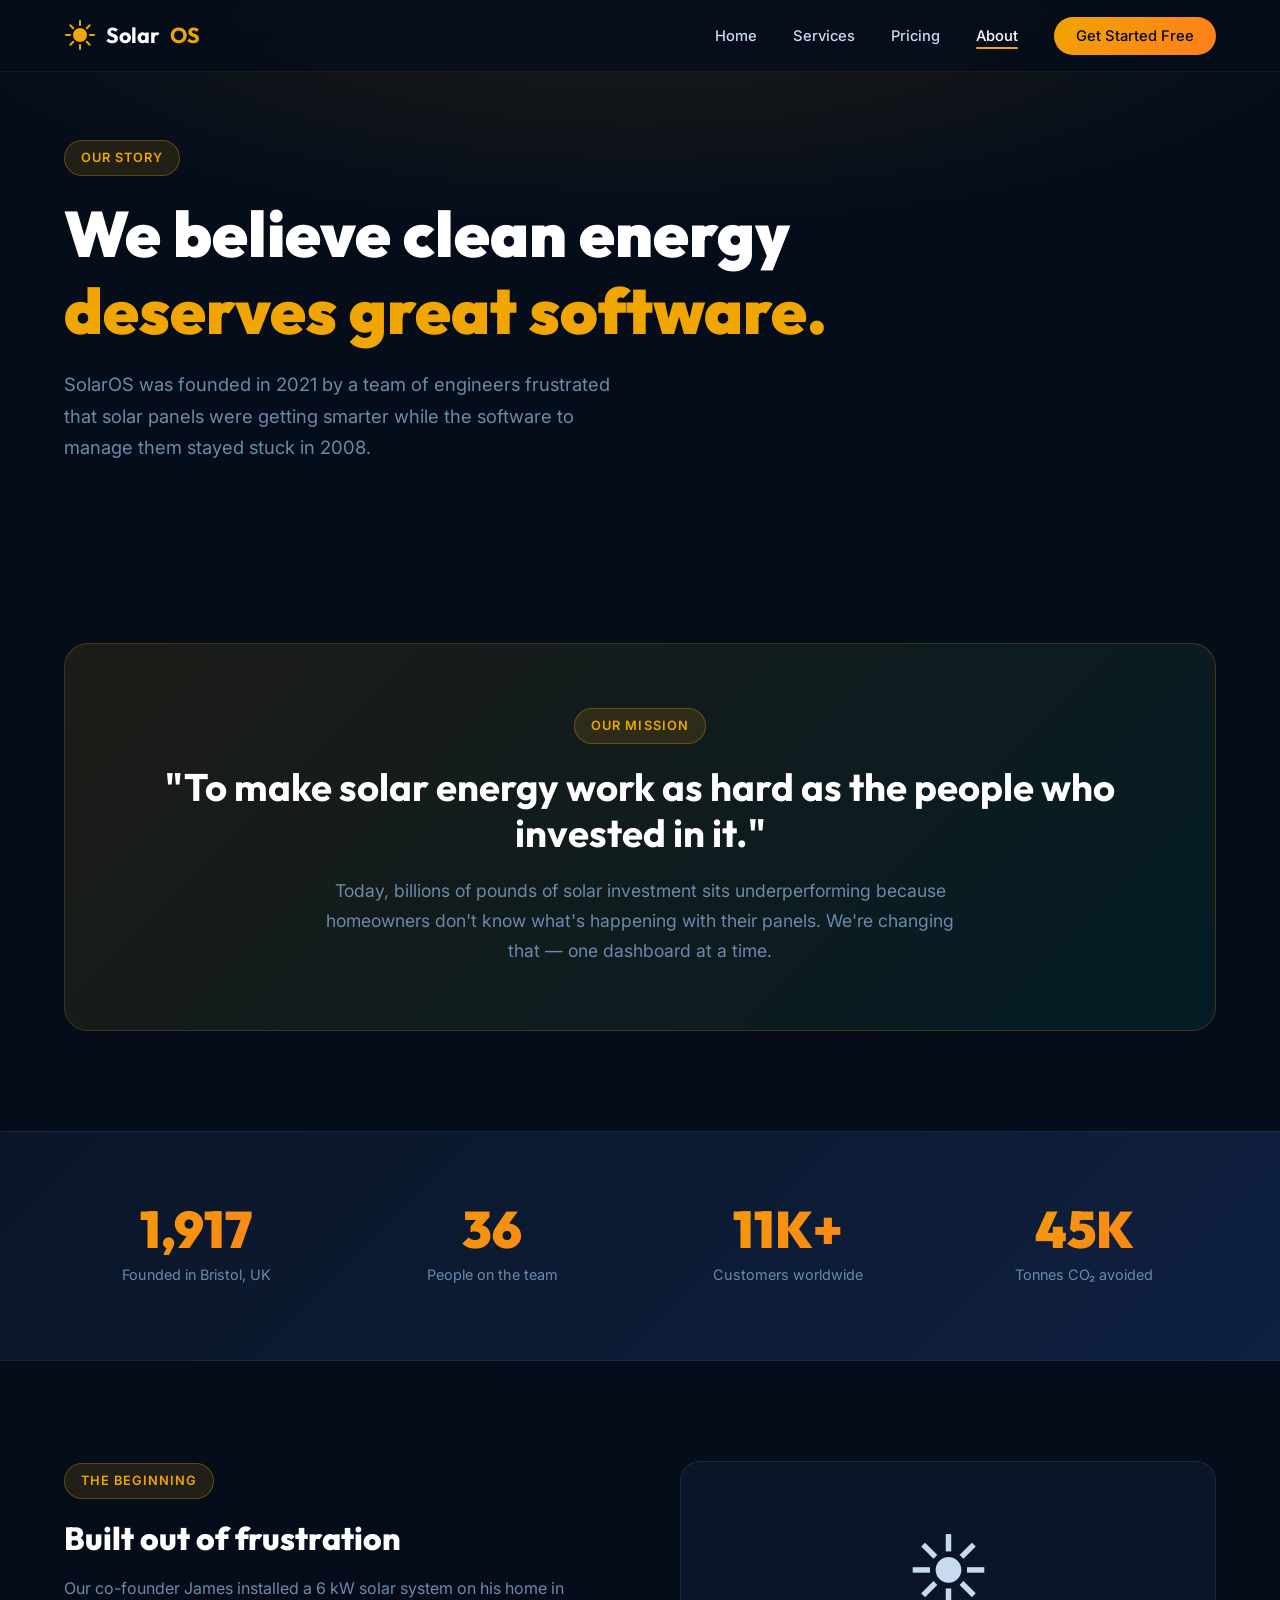
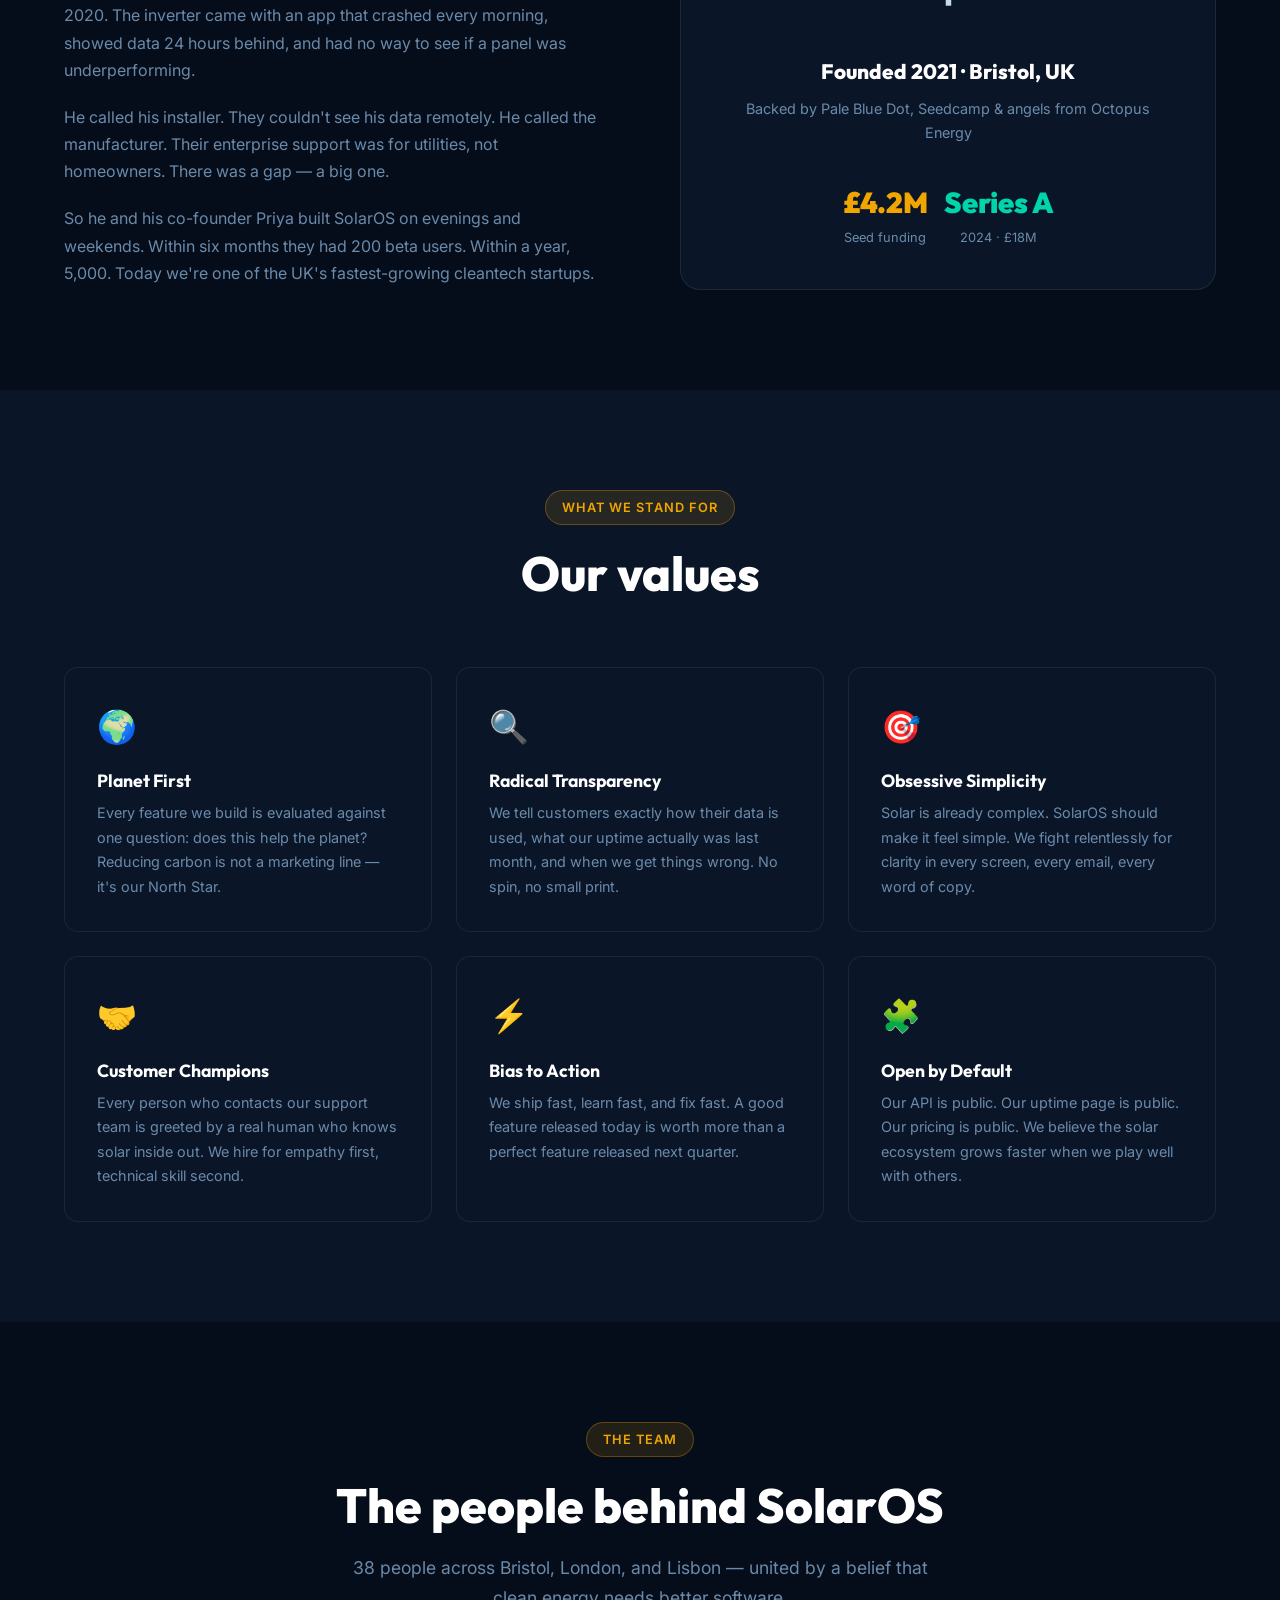
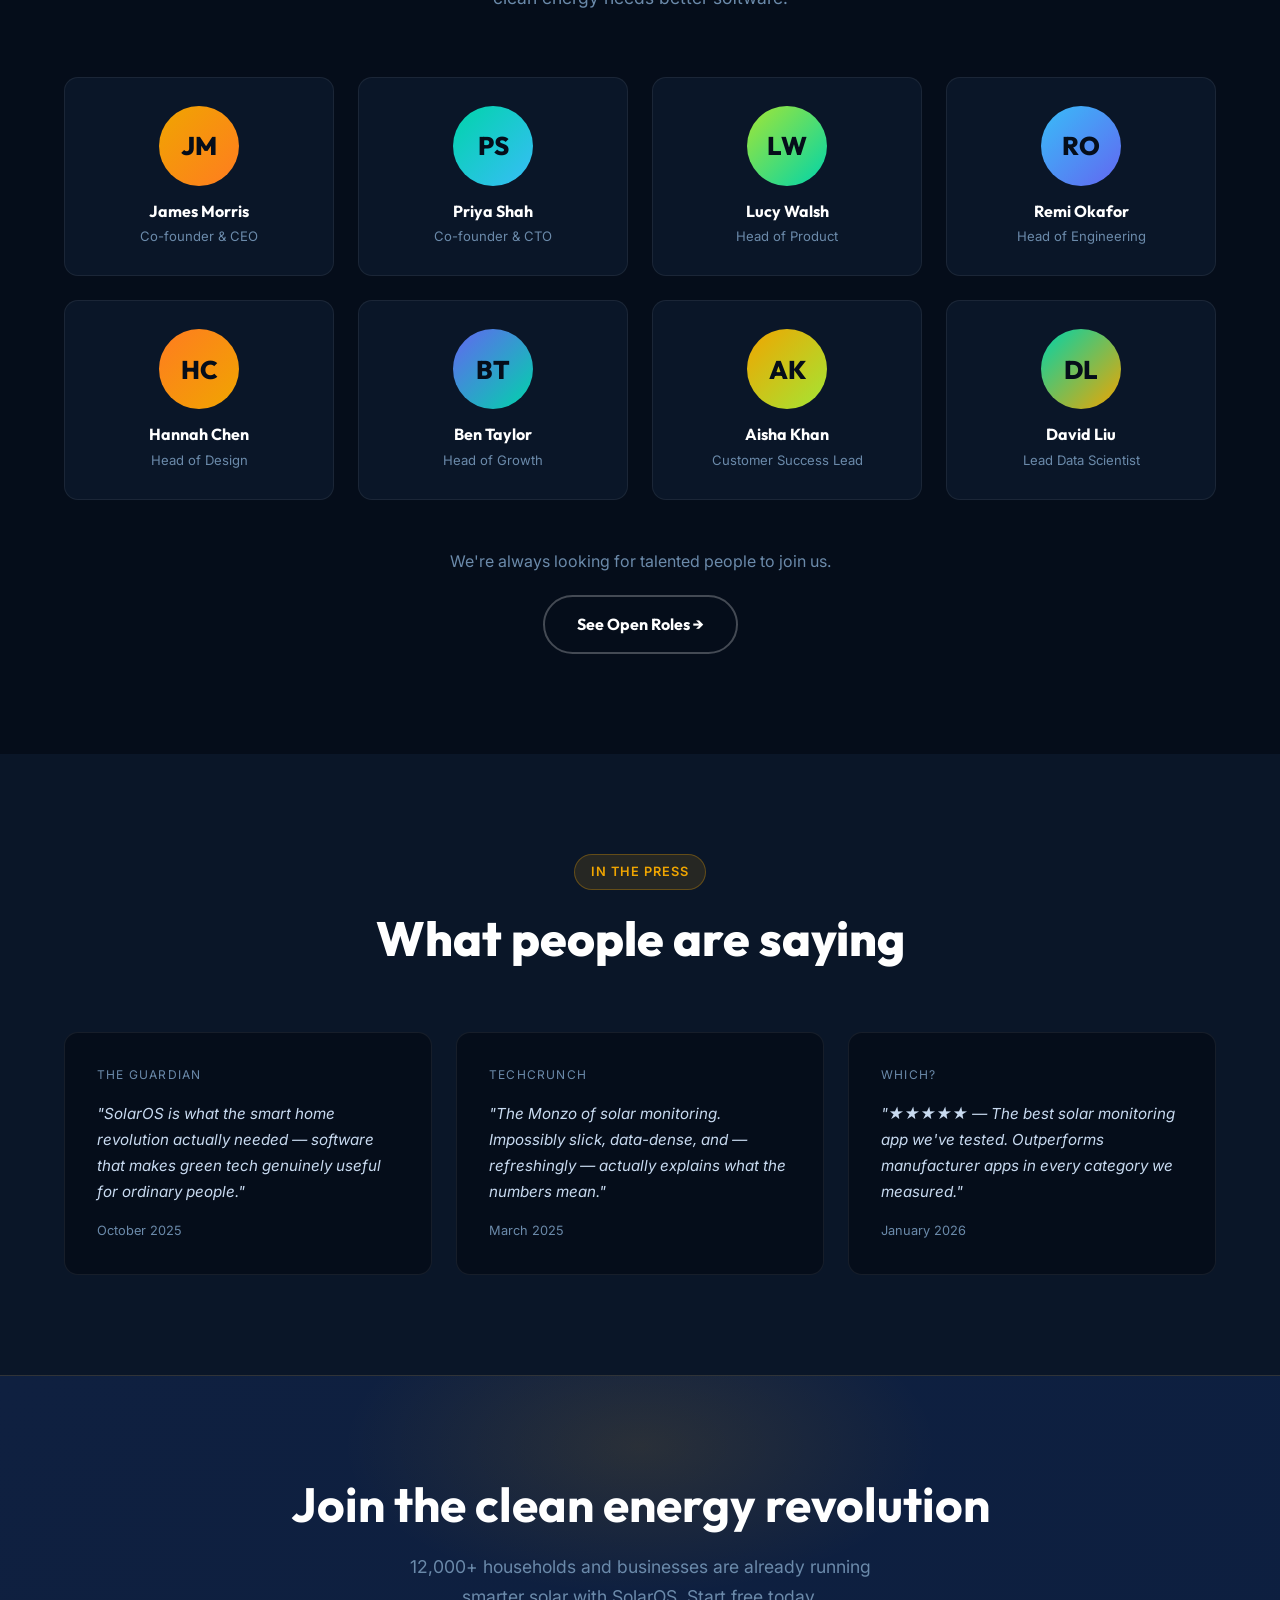
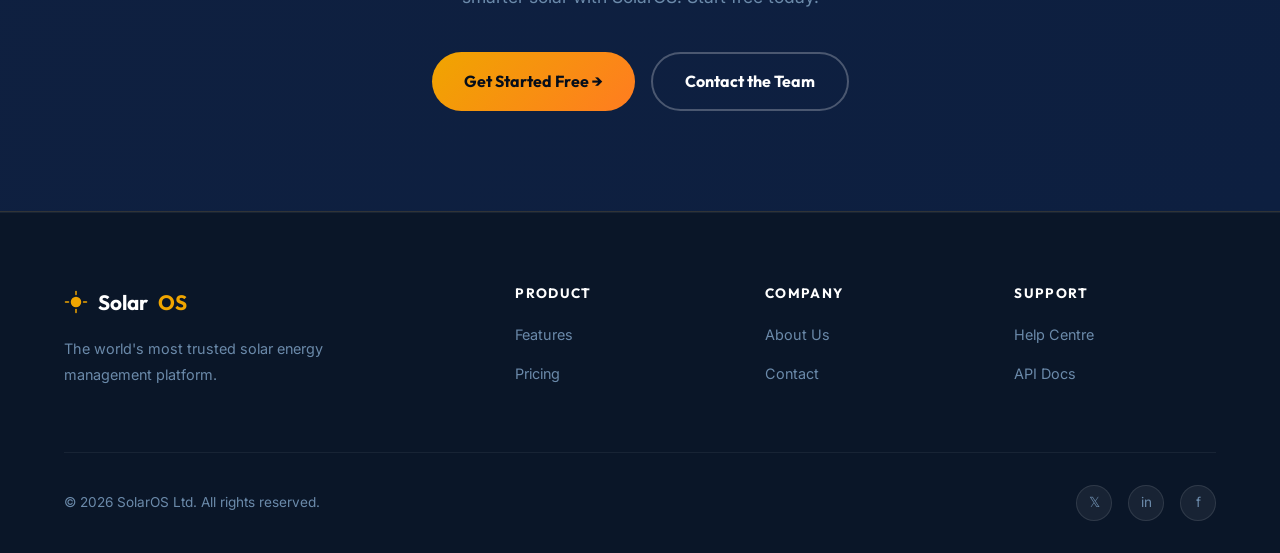
==== about.html @ 386e533a "Add files via upload" ====
<!DOCTYPE html>
<html lang="en">
<head>
  <meta charset="UTF-8">
  <meta name="viewport" content="width=device-width, initial-scale=1.0">
  <title>About Us — SolarOS</title>
  <meta name="description" content="We're on a mission to make solar energy work harder for every household and business. Meet the team behind SolarOS.">
  <link rel="stylesheet" href="css/style.css">
</head>
<body>

<!-- NAV -->
<nav class="nav">
  <a href="/" class="nav-logo">
    <svg viewBox="0 0 32 32" fill="none"><circle cx="16" cy="16" r="7" fill="#f0a500"/><g stroke="#f0a500" stroke-width="2" stroke-linecap="round"><line x1="16" y1="2" x2="16" y2="6"/><line x1="16" y1="26" x2="16" y2="30"/><line x1="2" y1="16" x2="6" y2="16"/><line x1="26" y1="16" x2="30" y2="16"/><line x1="6.3" y1="6.3" x2="9.2" y2="9.2"/><line x1="22.8" y1="22.8" x2="25.7" y2="25.7"/><line x1="25.7" y1="6.3" x2="22.8" y2="9.2"/><line x1="9.2" y1="22.8" x2="6.3" y2="25.7"/></g></svg>
    Solar<span>OS</span>
  </a>
  <ul class="nav-links">
    <li><a href="/">Home</a></li>
    <li><a href="/services">Services</a></li>
    <li><a href="/pricing">Pricing</a></li>
    <li><a href="/about">About</a></li>
    <li><a href="/contact" class="nav-cta">Get Started Free</a></li>
  </ul>
  <button class="nav-burger">☰</button>
</nav>
<nav class="nav-mobile">
  <a href="/">Home</a><a href="/services">Services</a><a href="/pricing">Pricing</a><a href="/about">About</a>
  <a href="/contact" class="nav-cta">Get Started Free</a>
</nav>

<!-- PAGE HERO -->
<div class="page-hero">
  <div class="page-hero-inner">
    <div class="section-tag reveal">Our Story</div>
    <h1 class="reveal">We believe clean energy<br><span style="color:var(--gold)">deserves great software.</span></h1>
    <p class="reveal">SolarOS was founded in 2021 by a team of engineers frustrated that solar panels were getting smarter while the software to manage them stayed stuck in 2008.</p>
  </div>
</div>

<!-- MISSION -->
<section class="section">
  <div class="container">
    <div class="mission-band reveal">
      <div class="section-tag" style="justify-content:center">Our Mission</div>
      <h2>"To make solar energy work as hard as the people who invested in it."</h2>
      <p>Today, billions of pounds of solar investment sits underperforming because homeowners don't know what's happening with their panels. We're changing that — one dashboard at a time.</p>
    </div>
  </div>
</section>

<!-- STATS -->
<div class="stats-band">
  <div class="stats-inner">
    <div class="stat-item reveal">
      <div class="stat-num" data-count="2021" data-suffix="">0</div>
      <div class="stat-lbl">Founded in Bristol, UK</div>
    </div>
    <div class="stat-item reveal">
      <div class="stat-num" data-count="38" data-suffix="">0</div>
      <div class="stat-lbl">People on the team</div>
    </div>
    <div class="stat-item reveal">
      <div class="stat-num" data-count="12" data-suffix="K+">0</div>
      <div class="stat-lbl">Customers worldwide</div>
    </div>
    <div class="stat-item reveal">
      <div class="stat-num" data-count="47" data-suffix="K">0</div>
      <div class="stat-lbl">Tonnes CO₂ avoided</div>
    </div>
  </div>
</div>

<!-- STORY -->
<section class="section">
  <div class="container">
    <div style="display:grid;grid-template-columns:1fr 1fr;gap:80px;align-items:center" class="reveal">
      <div>
        <div class="section-tag">The Beginning</div>
        <h2 class="section-title" style="font-size:2rem">Built out of frustration</h2>
        <p style="color:var(--muted);margin-bottom:20px">Our co-founder James installed a 6 kW solar system on his home in 2020. The inverter came with an app that crashed every morning, showed data 24 hours behind, and had no way to see if a panel was underperforming.</p>
        <p style="color:var(--muted);margin-bottom:20px">He called his installer. They couldn't see his data remotely. He called the manufacturer. Their enterprise support was for utilities, not homeowners. There was a gap — a big one.</p>
        <p style="color:var(--muted)">So he and his co-founder Priya built SolarOS on evenings and weekends. Within six months they had 200 beta users. Within a year, 5,000. Today we're one of the UK's fastest-growing cleantech startups.</p>
      </div>
      <div style="background:var(--navy-800);border:1px solid rgba(255,255,255,.08);border-radius:20px;padding:40px;text-align:center">
        <div style="font-size:5rem;margin-bottom:16px">☀️</div>
        <div style="font-family:'Outfit',sans-serif;font-size:1.3rem;font-weight:800;color:var(--white);margin-bottom:8px">Founded 2021 · Bristol, UK</div>
        <div style="font-size:.9rem;color:var(--muted);margin-bottom:32px">Backed by Pale Blue Dot, Seedcamp & angels from Octopus Energy</div>
        <div style="display:flex;gap:16px;justify-content:center;flex-wrap:wrap">
          <div style="text-align:center"><div style="font-family:'Outfit',sans-serif;font-size:1.8rem;font-weight:900;color:var(--gold)">£4.2M</div><div style="font-size:.8rem;color:var(--muted)">Seed funding</div></div>
          <div style="text-align:center"><div style="font-family:'Outfit',sans-serif;font-size:1.8rem;font-weight:900;color:var(--teal)">Series A</div><div style="font-size:.8rem;color:var(--muted)">2024 · £18M</div></div>
        </div>
      </div>
    </div>
  </div>
</section>

<!-- VALUES -->
<section class="section bg-alt">
  <div class="container">
    <div class="section-header center">
      <div class="section-tag reveal">What We Stand For</div>
      <h2 class="section-title reveal">Our values</h2>
    </div>
    <div class="values-grid">
      <div class="value-card reveal">
        <div class="icon">🌍</div>
        <h3>Planet First</h3>
        <p>Every feature we build is evaluated against one question: does this help the planet? Reducing carbon is not a marketing line — it's our North Star.</p>
      </div>
      <div class="value-card reveal">
        <div class="icon">🔍</div>
        <h3>Radical Transparency</h3>
        <p>We tell customers exactly how their data is used, what our uptime actually was last month, and when we get things wrong. No spin, no small print.</p>
      </div>
      <div class="value-card reveal">
        <div class="icon">🎯</div>
        <h3>Obsessive Simplicity</h3>
        <p>Solar is already complex. SolarOS should make it feel simple. We fight relentlessly for clarity in every screen, every email, every word of copy.</p>
      </div>
      <div class="value-card reveal">
        <div class="icon">🤝</div>
        <h3>Customer Champions</h3>
        <p>Every person who contacts our support team is greeted by a real human who knows solar inside out. We hire for empathy first, technical skill second.</p>
      </div>
      <div class="value-card reveal">
        <div class="icon">⚡</div>
        <h3>Bias to Action</h3>
        <p>We ship fast, learn fast, and fix fast. A good feature released today is worth more than a perfect feature released next quarter.</p>
      </div>
      <div class="value-card reveal">
        <div class="icon">🧩</div>
        <h3>Open by Default</h3>
        <p>Our API is public. Our uptime page is public. Our pricing is public. We believe the solar ecosystem grows faster when we play well with others.</p>
      </div>
    </div>
  </div>
</section>

<!-- TEAM -->
<section class="section">
  <div class="container">
    <div class="section-header center">
      <div class="section-tag reveal">The Team</div>
      <h2 class="section-title reveal">The people behind SolarOS</h2>
      <p class="section-sub reveal">38 people across Bristol, London, and Lisbon — united by a belief that clean energy needs better software.</p>
    </div>
    <div class="team-grid">
      <div class="team-card reveal">
        <div class="team-avatar" style="background:linear-gradient(135deg,#f0a500,#ff7c20)">JM</div>
        <h4>James Morris</h4>
        <div class="role">Co-founder & CEO</div>
      </div>
      <div class="team-card reveal">
        <div class="team-avatar" style="background:linear-gradient(135deg,#00d4aa,#38bdf8)">PS</div>
        <h4>Priya Shah</h4>
        <div class="role">Co-founder & CTO</div>
      </div>
      <div class="team-card reveal">
        <div class="team-avatar" style="background:linear-gradient(135deg,#a3e635,#00d4aa)">LW</div>
        <h4>Lucy Walsh</h4>
        <div class="role">Head of Product</div>
      </div>
      <div class="team-card reveal">
        <div class="team-avatar" style="background:linear-gradient(135deg,#38bdf8,#6366f1)">RO</div>
        <h4>Remi Okafor</h4>
        <div class="role">Head of Engineering</div>
      </div>
      <div class="team-card reveal">
        <div class="team-avatar" style="background:linear-gradient(135deg,#ff7c20,#f0a500)">HC</div>
        <h4>Hannah Chen</h4>
        <div class="role">Head of Design</div>
      </div>
      <div class="team-card reveal">
        <div class="team-avatar" style="background:linear-gradient(135deg,#6366f1,#00d4aa)">BT</div>
        <h4>Ben Taylor</h4>
        <div class="role">Head of Growth</div>
      </div>
      <div class="team-card reveal">
        <div class="team-avatar" style="background:linear-gradient(135deg,#f0a500,#a3e635)">AK</div>
        <h4>Aisha Khan</h4>
        <div class="role">Customer Success Lead</div>
      </div>
      <div class="team-card reveal">
        <div class="team-avatar" style="background:linear-gradient(135deg,#00d4aa,#f0a500)">DL</div>
        <h4>David Liu</h4>
        <div class="role">Lead Data Scientist</div>
      </div>
    </div>
    <div class="reveal" style="text-align:center;margin-top:48px">
      <p style="color:var(--muted);margin-bottom:20px">We're always looking for talented people to join us.</p>
      <a href="/contact" class="btn btn-outline">See Open Roles &rarr;</a>
    </div>
  </div>
</section>

<!-- PRESS -->
<section class="section bg-alt">
  <div class="container">
    <div class="section-header center">
      <div class="section-tag reveal">In the Press</div>
      <h2 class="section-title reveal">What people are saying</h2>
    </div>
    <div style="display:grid;grid-template-columns:repeat(3,1fr);gap:24px" class="reveal">
      <div style="background:var(--navy);border:1px solid rgba(255,255,255,.07);border-radius:var(--radius);padding:32px">
        <div style="font-size:.75rem;color:var(--muted);text-transform:uppercase;letter-spacing:.1em;margin-bottom:16px">The Guardian</div>
        <p style="font-size:.95rem;color:var(--light);font-style:italic;margin-bottom:16px">"SolarOS is what the smart home revolution actually needed — software that makes green tech genuinely useful for ordinary people."</p>
        <div style="font-size:.8rem;color:var(--muted)">October 2025</div>
      </div>
      <div style="background:var(--navy);border:1px solid rgba(255,255,255,.07);border-radius:var(--radius);padding:32px">
        <div style="font-size:.75rem;color:var(--muted);text-transform:uppercase;letter-spacing:.1em;margin-bottom:16px">TechCrunch</div>
        <p style="font-size:.95rem;color:var(--light);font-style:italic;margin-bottom:16px">"The Monzo of solar monitoring. Impossibly slick, data-dense, and — refreshingly — actually explains what the numbers mean."</p>
        <div style="font-size:.8rem;color:var(--muted)">March 2025</div>
      </div>
      <div style="background:var(--navy);border:1px solid rgba(255,255,255,.07);border-radius:var(--radius);padding:32px">
        <div style="font-size:.75rem;color:var(--muted);text-transform:uppercase;letter-spacing:.1em;margin-bottom:16px">Which?</div>
        <p style="font-size:.95rem;color:var(--light);font-style:italic;margin-bottom:16px">"★★★★★ — The best solar monitoring app we've tested. Outperforms manufacturer apps in every category we measured."</p>
        <div style="font-size:.8rem;color:var(--muted)">January 2026</div>
      </div>
    </div>
  </div>
</section>

<!-- CTA -->
<div class="cta-band">
  <div class="container">
    <h2>Join the clean energy revolution</h2>
    <p>12,000+ households and businesses are already running smarter solar with SolarOS. Start free today.</p>
    <div class="cta-btns">
      <a href="/contact" class="btn btn-primary">Get Started Free &rarr;</a>
      <a href="/contact" class="btn btn-outline">Contact the Team</a>
    </div>
  </div>
</div>

<!-- FOOTER -->
<footer class="footer">
  <div class="container">
    <div class="footer-top">
      <div class="footer-brand"><div class="logo"><svg width="24" height="24" viewBox="0 0 32 32" fill="none"><circle cx="16" cy="16" r="7" fill="#f0a500"/><g stroke="#f0a500" stroke-width="2" stroke-linecap="round"><line x1="16" y1="2" x2="16" y2="6"/><line x1="16" y1="26" x2="16" y2="30"/><line x1="2" y1="16" x2="6" y2="16"/><line x1="26" y1="16" x2="30" y2="16"/></g></svg>Solar<span>OS</span></div><p>The world's most trusted solar energy management platform.</p></div>
      <div class="footer-col"><h4>Product</h4><ul><li><a href="/services">Features</a></li><li><a href="/pricing">Pricing</a></li></ul></div>
      <div class="footer-col"><h4>Company</h4><ul><li><a href="/about">About Us</a></li><li><a href="/contact">Contact</a></li></ul></div>
      <div class="footer-col"><h4>Support</h4><ul><li><a href="/contact">Help Centre</a></li><li><a href="/contact">API Docs</a></li></ul></div>
    </div>
    <div class="footer-bottom"><p>© 2026 SolarOS Ltd. All rights reserved.</p><div class="footer-socials"><a href="#">𝕏</a><a href="#">in</a><a href="#">f</a></div></div>
  </div>
</footer>

<script src="js/main.js"></script>
</body>
</html>
---- css/style.css ----
/* ============================================================
   SolarOS — Public Website Design System
   ============================================================ */

@import url('https://fonts.googleapis.com/css2?family=Outfit:wght@300;400;500;600;700;800;900&family=Inter:wght@400;500;600&display=swap');

/* ---------- Tokens ---------- */
:root {
  --gold:      #f0a500;
  --amber:     #ff7c20;
  --teal:      #00d4aa;
  --blue:      #38bdf8;
  --navy:      #050d1a;
  --navy-800:  #0a1628;
  --navy-700:  #0f2040;
  --navy-600:  #1a3360;
  --mid:       #1e2d45;
  --muted:     #6b8aaa;
  --light:     #c8daf0;
  --white:     #ffffff;
  --grad-sun:  linear-gradient(135deg, #f0a500 0%, #ff7c20 100%);
  --grad-cool: linear-gradient(135deg, #38bdf8 0%, #00d4aa 100%);
  --radius:    14px;
  --shadow:    0 8px 40px rgba(0,0,0,0.35);
}

/* ---------- Reset ---------- */
*, *::before, *::after { box-sizing: border-box; margin: 0; padding: 0; }
html { scroll-behavior: smooth; font-size: 16px; }
body {
  font-family: 'Inter', sans-serif;
  background: var(--navy);
  color: var(--light);
  line-height: 1.7;
  overflow-x: hidden;
}
h1,h2,h3,h4,h5 { font-family: 'Outfit', sans-serif; line-height: 1.2; color: var(--white); }
a { color: inherit; text-decoration: none; }
img { max-width: 100%; display: block; }
ul { list-style: none; }
button { cursor: pointer; font-family: inherit; }

/* ---------- Nav ---------- */
.nav {
  position: fixed; top: 0; left: 0; right: 0; z-index: 1000;
  display: flex; align-items: center; justify-content: space-between;
  padding: 0 5%;
  height: 72px;
  background: rgba(5,13,26,0.85);
  backdrop-filter: blur(18px);
  border-bottom: 1px solid rgba(255,255,255,0.06);
  transition: background .3s;
}
.nav.scrolled { background: rgba(5,13,26,0.97); }
.nav-logo {
  display: flex; align-items: center; gap: 10px;
  font-family: 'Outfit', sans-serif; font-size: 1.35rem; font-weight: 700;
  color: var(--white);
}
.nav-logo span { color: var(--gold); }
.nav-logo svg { width: 32px; height: 32px; }
.nav-links { display: flex; align-items: center; gap: 36px; }
.nav-links a {
  font-size: .92rem; font-weight: 500; color: var(--light);
  transition: color .2s; position: relative;
}
.nav-links a::after {
  content: ''; position: absolute; bottom: -4px; left: 0; right: 0;
  height: 2px; background: var(--gold); border-radius: 2px;
  transform: scaleX(0); transition: transform .2s;
}
.nav-links a:hover, .nav-links a.active { color: var(--white); }
.nav-links a:hover::after, .nav-links a.active::after { transform: scaleX(1); }
.nav-cta {
  padding: 10px 22px; border-radius: 50px;
  background: var(--grad-sun); color: var(--navy) !important;
  font-weight: 700; font-size: .9rem; transition: opacity .2s, transform .2s;
  white-space: nowrap;
}
.nav-cta::after { display: none !important; }
.nav-cta:hover { opacity: .9; transform: translateY(-1px); }
.nav-burger { display: none; background: none; border: none; color: var(--white); font-size: 1.5rem; }
.nav-mobile {
  display: none; flex-direction: column; gap: 0;
  position: fixed; top: 72px; left: 0; right: 0; z-index: 999;
  background: var(--navy-800);
  border-bottom: 1px solid rgba(255,255,255,.08);
  padding: 16px 5%;
}
.nav-mobile.open { display: flex; }
.nav-mobile a { padding: 12px 0; border-bottom: 1px solid rgba(255,255,255,.06); font-size: 1rem; }
.nav-mobile a:last-child { border-bottom: none; margin-top: 8px; text-align: center; }

/* ---------- Buttons ---------- */
.btn {
  display: inline-flex; align-items: center; gap: 8px;
  padding: 14px 32px; border-radius: 50px;
  font-family: 'Outfit', sans-serif; font-weight: 700; font-size: 1rem;
  border: none; transition: all .2s; white-space: nowrap;
}
.btn-primary { background: var(--grad-sun); color: var(--navy); }
.btn-primary:hover { transform: translateY(-2px); box-shadow: 0 8px 30px rgba(240,165,0,.4); }
.btn-outline {
  background: transparent; color: var(--white);
  border: 2px solid rgba(255,255,255,.25);
}
.btn-outline:hover { border-color: var(--gold); color: var(--gold); transform: translateY(-2px); }
.btn-teal { background: var(--grad-cool); color: var(--navy); }
.btn-teal:hover { transform: translateY(-2px); box-shadow: 0 8px 30px rgba(0,212,170,.35); }
.btn-sm { padding: 10px 22px; font-size: .9rem; }

/* ---------- Section Layout ---------- */
.section { padding: 100px 5%; }
.section-sm { padding: 60px 5%; }
.container { max-width: 1200px; margin: 0 auto; }
.section-tag {
  display: inline-flex; align-items: center; gap: 8px;
  padding: 6px 16px; border-radius: 50px;
  background: rgba(240,165,0,.12); border: 1px solid rgba(240,165,0,.3);
  font-size: .8rem; font-weight: 600; color: var(--gold);
  letter-spacing: .08em; text-transform: uppercase; margin-bottom: 20px;
}
.section-tag svg { width: 14px; height: 14px; }
.section-title { font-size: clamp(2rem, 4vw, 3rem); font-weight: 800; margin-bottom: 18px; }
.section-sub { font-size: 1.1rem; color: var(--muted); max-width: 580px; }
.section-header { margin-bottom: 64px; }
.section-header.center { text-align: center; }
.section-header.center .section-sub { margin: 0 auto; }

/* ---------- Hero ---------- */
.hero {
  position: relative; min-height: 100vh;
  display: flex; align-items: center;
  padding: 120px 5% 80px;
  overflow: hidden;
}
.hero-canvas {
  position: absolute; inset: 0; width: 100%; height: 100%;
  opacity: .9; pointer-events: none;
}
.hero-inner {
  position: relative; z-index: 2;
  max-width: 1200px; margin: 0 auto; width: 100%;
  display: grid; grid-template-columns: 1fr 1fr; gap: 60px; align-items: center;
}
.hero-badge {
  display: inline-flex; align-items: center; gap: 8px;
  padding: 7px 16px; border-radius: 50px;
  background: rgba(240,165,0,.15); border: 1px solid rgba(240,165,0,.4);
  font-size: .8rem; font-weight: 600; color: var(--gold);
  margin-bottom: 24px;
}
.hero-badge .dot {
  width: 8px; height: 8px; border-radius: 50%;
  background: var(--gold); animation: pulse-dot 2s infinite;
}
.hero h1 {
  font-size: clamp(2.4rem, 5vw, 3.8rem);
  font-weight: 900; margin-bottom: 22px; letter-spacing: -.02em;
}
.hero h1 .highlight {
  background: var(--grad-sun); -webkit-background-clip: text;
  -webkit-text-fill-color: transparent; background-clip: text;
}
.hero-desc { font-size: 1.15rem; color: var(--light); margin-bottom: 36px; max-width: 480px; }
.hero-btns { display: flex; gap: 16px; flex-wrap: wrap; margin-bottom: 48px; }
.hero-stats { display: flex; gap: 36px; flex-wrap: wrap; }
.hero-stat { }
.hero-stat .num { font-family: 'Outfit', sans-serif; font-size: 1.8rem; font-weight: 800; color: var(--white); }
.hero-stat .lbl { font-size: .8rem; color: var(--muted); margin-top: 2px; }
.hero-visual { display: flex; justify-content: center; align-items: center; }
.hero-card {
  background: rgba(10,22,40,.75); backdrop-filter: blur(20px);
  border: 1px solid rgba(255,255,255,.1); border-radius: 24px;
  padding: 32px; width: 100%; max-width: 380px;
}
.hero-card-title { font-size: .8rem; color: var(--muted); text-transform: uppercase; letter-spacing: .1em; margin-bottom: 20px; }
.hero-card-kpi { font-family: 'Outfit', sans-serif; font-size: 3rem; font-weight: 900; color: var(--gold); margin-bottom: 4px; }
.hero-card-sub { font-size: .9rem; color: var(--muted); margin-bottom: 28px; }
.hero-bars { display: flex; flex-direction: column; gap: 12px; }
.hero-bar-row { display: flex; align-items: center; gap: 12px; font-size: .82rem; }
.hero-bar-row .bar-lbl { width: 60px; color: var(--muted); }
.hero-bar-row .bar-track {
  flex: 1; height: 6px; background: rgba(255,255,255,.08); border-radius: 4px; overflow: hidden;
}
.hero-bar-row .bar-fill { height: 100%; border-radius: 4px; transition: width 1s ease; }
.hero-bar-row .bar-val { width: 36px; text-align: right; color: var(--light); }

/* ---------- Trusted by ---------- */
.trusted { padding: 40px 5%; border-top: 1px solid rgba(255,255,255,.06); border-bottom: 1px solid rgba(255,255,255,.06); }
.trusted-inner { max-width: 1200px; margin: 0 auto; display: flex; align-items: center; gap: 48px; flex-wrap: wrap; }
.trusted-label { font-size: .8rem; color: var(--muted); text-transform: uppercase; letter-spacing: .1em; white-space: nowrap; }
.trusted-logos { display: flex; align-items: center; gap: 40px; flex-wrap: wrap; }
.trusted-logos span {
  font-family: 'Outfit', sans-serif; font-size: 1.1rem; font-weight: 700;
  color: rgba(255,255,255,.25); letter-spacing: .05em;
  transition: color .3s;
}
.trusted-logos span:hover { color: rgba(255,255,255,.6); }

/* ---------- Feature Cards ---------- */
.features-grid { display: grid; grid-template-columns: repeat(3, 1fr); gap: 24px; }
.feat-card {
  background: var(--navy-800); border: 1px solid rgba(255,255,255,.07);
  border-radius: var(--radius); padding: 36px 28px;
  transition: transform .3s, border-color .3s, box-shadow .3s;
}
.feat-card:hover { transform: translateY(-6px); border-color: rgba(240,165,0,.3); box-shadow: 0 20px 50px rgba(0,0,0,.4); }
.feat-icon {
  width: 52px; height: 52px; border-radius: 14px;
  display: flex; align-items: center; justify-content: center;
  margin-bottom: 22px; font-size: 1.4rem;
}
.feat-icon.gold { background: rgba(240,165,0,.15); }
.feat-icon.teal { background: rgba(0,212,170,.15); }
.feat-icon.blue { background: rgba(56,189,248,.15); }
.feat-icon.amber { background: rgba(255,124,32,.15); }
.feat-card h3 { font-size: 1.15rem; font-weight: 700; margin-bottom: 12px; }
.feat-card p { font-size: .92rem; color: var(--muted); line-height: 1.7; }

/* ---------- How it works ---------- */
.how-grid { display: grid; grid-template-columns: repeat(4, 1fr); gap: 24px; position: relative; }
.how-grid::before {
  content: ''; position: absolute; top: 36px; left: 10%; right: 10%;
  height: 2px; background: linear-gradient(90deg, var(--gold), var(--teal));
  opacity: .3; z-index: 0;
}
.how-step { position: relative; z-index: 1; text-align: center; padding: 0 12px; }
.how-num {
  width: 72px; height: 72px; border-radius: 50%;
  display: flex; align-items: center; justify-content: center;
  margin: 0 auto 24px;
  font-family: 'Outfit', sans-serif; font-size: 1.5rem; font-weight: 800; color: var(--navy);
  background: var(--grad-sun); box-shadow: 0 8px 30px rgba(240,165,0,.35);
}
.how-step h3 { font-size: 1.05rem; font-weight: 700; margin-bottom: 10px; }
.how-step p { font-size: .88rem; color: var(--muted); }

/* ---------- Stats Band ---------- */
.stats-band {
  background: linear-gradient(135deg, var(--navy-800) 0%, var(--navy-700) 100%);
  border-top: 1px solid rgba(255,255,255,.06);
  border-bottom: 1px solid rgba(255,255,255,.06);
  padding: 72px 5%;
}
.stats-inner { max-width: 1200px; margin: 0 auto; display: grid; grid-template-columns: repeat(4, 1fr); gap: 32px; }
.stat-item { text-align: center; }
.stat-num {
  font-family: 'Outfit', sans-serif; font-size: clamp(2.4rem, 4vw, 3.2rem);
  font-weight: 900; color: var(--white); line-height: 1;
  background: var(--grad-sun); -webkit-background-clip: text;
  -webkit-text-fill-color: transparent; background-clip: text;
}
.stat-lbl { font-size: .9rem; color: var(--muted); margin-top: 8px; }

/* ---------- Testimonials ---------- */
.testi-grid { display: grid; grid-template-columns: repeat(3, 1fr); gap: 24px; }
.testi-card {
  background: var(--navy-800); border: 1px solid rgba(255,255,255,.07);
  border-radius: var(--radius); padding: 32px;
}
.testi-stars { color: var(--gold); font-size: .9rem; margin-bottom: 16px; }
.testi-text { font-size: .95rem; color: var(--light); line-height: 1.8; margin-bottom: 24px; font-style: italic; }
.testi-author { display: flex; align-items: center; gap: 12px; }
.testi-avatar {
  width: 44px; height: 44px; border-radius: 50%;
  background: var(--grad-sun); display: flex; align-items: center; justify-content: center;
  font-family: 'Outfit', sans-serif; font-weight: 800; color: var(--navy); font-size: .95rem;
  flex-shrink: 0;
}
.testi-name { font-weight: 600; font-size: .9rem; color: var(--white); }
.testi-role { font-size: .8rem; color: var(--muted); }

/* ---------- Pricing ---------- */
.pricing-grid { display: grid; grid-template-columns: repeat(3, 1fr); gap: 24px; align-items: stretch; }
.pricing-card {
  background: var(--navy-800); border: 1px solid rgba(255,255,255,.07);
  border-radius: 20px; padding: 40px 32px; position: relative;
  display: flex; flex-direction: column;
  transition: transform .3s, box-shadow .3s;
}
.pricing-card:hover { transform: translateY(-8px); box-shadow: 0 24px 60px rgba(0,0,0,.4); }
.pricing-card.featured {
  background: linear-gradient(160deg, var(--navy-700) 0%, #0a2040 100%);
  border-color: var(--gold);
  box-shadow: 0 0 0 1px var(--gold), 0 20px 60px rgba(240,165,0,.2);
}
.pricing-badge {
  position: absolute; top: -14px; left: 50%; transform: translateX(-50%);
  padding: 5px 18px; border-radius: 50px;
  background: var(--grad-sun); color: var(--navy);
  font-family: 'Outfit', sans-serif; font-size: .78rem; font-weight: 800;
  text-transform: uppercase; letter-spacing: .08em; white-space: nowrap;
}
.pricing-name { font-size: 1rem; font-weight: 700; color: var(--muted); text-transform: uppercase; letter-spacing: .1em; margin-bottom: 20px; }
.pricing-price { display: flex; align-items: flex-end; gap: 4px; margin-bottom: 8px; }
.pricing-price .currency { font-family: 'Outfit', sans-serif; font-size: 1.5rem; font-weight: 700; color: var(--white); padding-bottom: 10px; }
.pricing-price .amount { font-family: 'Outfit', sans-serif; font-size: 3.5rem; font-weight: 900; color: var(--white); line-height: 1; }
.pricing-price .period { font-size: .9rem; color: var(--muted); padding-bottom: 8px; }
.pricing-desc { font-size: .88rem; color: var(--muted); margin-bottom: 32px; }
.pricing-features { display: flex; flex-direction: column; gap: 14px; margin-bottom: 36px; flex: 1; }
.pricing-feature { display: flex; align-items: center; gap: 10px; font-size: .9rem; }
.pricing-feature .check { color: var(--teal); font-size: .8rem; flex-shrink: 0; }
.pricing-feature .cross { color: var(--muted); font-size: .8rem; flex-shrink: 0; opacity: .5; }
.pricing-feature.dim { color: var(--muted); }

/* ---------- About page ---------- */
.about-hero {
  min-height: 60vh; display: flex; align-items: center;
  padding: 140px 5% 80px; position: relative; overflow: hidden;
}
.page-hero {
  min-height: 55vh; display: flex; align-items: center;
  padding: 140px 5% 80px; position: relative; overflow: hidden;
  background: radial-gradient(ellipse 80% 60% at 50% 0%, rgba(240,165,0,.1) 0%, transparent 70%);
}
.page-hero::after {
  content: ''; position: absolute; inset: 0;
  background: linear-gradient(to bottom, transparent 60%, var(--navy) 100%);
}
.page-hero-inner { position: relative; z-index: 2; max-width: 1200px; margin: 0 auto; width: 100%; }
.page-hero h1 { font-size: clamp(2.4rem, 5vw, 4rem); font-weight: 900; margin-bottom: 20px; }
.page-hero p { font-size: 1.15rem; color: var(--muted); max-width: 580px; }

/* Team grid */
.team-grid { display: grid; grid-template-columns: repeat(4, 1fr); gap: 24px; }
.team-card {
  background: var(--navy-800); border: 1px solid rgba(255,255,255,.07);
  border-radius: var(--radius); padding: 28px; text-align: center;
  transition: transform .3s, border-color .3s;
}
.team-card:hover { transform: translateY(-4px); border-color: rgba(240,165,0,.25); }
.team-avatar {
  width: 80px; height: 80px; border-radius: 50%; margin: 0 auto 16px;
  display: flex; align-items: center; justify-content: center;
  font-family: 'Outfit', sans-serif; font-size: 1.6rem; font-weight: 800;
  color: var(--navy);
}
.team-card h4 { font-size: 1rem; font-weight: 700; margin-bottom: 4px; }
.team-card .role { font-size: .82rem; color: var(--muted); }

/* Values grid */
.values-grid { display: grid; grid-template-columns: repeat(3, 1fr); gap: 24px; }
.value-card {
  background: var(--navy-800); border: 1px solid rgba(255,255,255,.07);
  border-radius: var(--radius); padding: 32px;
}
.value-card .icon { font-size: 2rem; margin-bottom: 16px; }
.value-card h3 { font-size: 1.1rem; font-weight: 700; margin-bottom: 10px; }
.value-card p { font-size: .9rem; color: var(--muted); }

/* Mission band */
.mission-band {
  background: linear-gradient(135deg, rgba(240,165,0,.1), rgba(0,212,170,.08));
  border: 1px solid rgba(240,165,0,.2); border-radius: 24px; padding: 64px;
  text-align: center;
}
.mission-band h2 { font-size: clamp(1.8rem, 3vw, 2.6rem); margin-bottom: 20px; }
.mission-band p { font-size: 1.1rem; color: var(--muted); max-width: 640px; margin: 0 auto; }

/* ---------- Services page ---------- */
.service-row {
  display: grid; grid-template-columns: 1fr 1fr; gap: 80px; align-items: center;
  padding: 72px 0; border-bottom: 1px solid rgba(255,255,255,.06);
}
.service-row:last-child { border-bottom: none; }
.service-row.reverse { }
.service-icon-big {
  width: 64px; height: 64px; border-radius: 18px;
  display: flex; align-items: center; justify-content: center;
  font-size: 1.8rem; margin-bottom: 24px;
  background: rgba(240,165,0,.12); border: 1px solid rgba(240,165,0,.2);
}
.service-content h2 { font-size: clamp(1.6rem, 2.5vw, 2.2rem); font-weight: 800; margin-bottom: 16px; }
.service-content p { color: var(--muted); margin-bottom: 24px; }
.service-list { display: flex; flex-direction: column; gap: 10px; }
.service-list li { display: flex; align-items: center; gap: 10px; font-size: .92rem; }
.service-list li::before { content: '✓'; color: var(--teal); font-weight: 700; flex-shrink: 0; }
.service-visual {
  background: var(--navy-800); border: 1px solid rgba(255,255,255,.08);
  border-radius: 20px; padding: 32px; aspect-ratio: 4/3;
  display: flex; align-items: center; justify-content: center;
  position: relative; overflow: hidden;
}
.service-visual::before {
  content: ''; position: absolute; inset: 0;
  background: radial-gradient(circle at 50% 50%, rgba(240,165,0,.08) 0%, transparent 70%);
}
.service-visual .big-icon { font-size: 5rem; opacity: .3; }

/* ---------- Contact page ---------- */
.contact-grid { display: grid; grid-template-columns: 1fr 1.6fr; gap: 60px; align-items: start; }
.contact-info { display: flex; flex-direction: column; gap: 32px; }
.contact-item { display: flex; gap: 18px; }
.contact-item-icon {
  width: 48px; height: 48px; border-radius: 14px; flex-shrink: 0;
  background: rgba(240,165,0,.1); border: 1px solid rgba(240,165,0,.2);
  display: flex; align-items: center; justify-content: center; font-size: 1.2rem;
}
.contact-item h4 { font-size: .85rem; color: var(--muted); margin-bottom: 4px; }
.contact-item p { font-size: .95rem; color: var(--white); }
.contact-form {
  background: var(--navy-800); border: 1px solid rgba(255,255,255,.08);
  border-radius: 20px; padding: 48px;
}
.form-row { display: grid; grid-template-columns: 1fr 1fr; gap: 20px; }
.form-group { display: flex; flex-direction: column; gap: 8px; margin-bottom: 20px; }
.form-group label { font-size: .85rem; font-weight: 600; color: var(--light); }
.form-group input, .form-group select, .form-group textarea {
  background: rgba(255,255,255,.05); border: 1px solid rgba(255,255,255,.1);
  border-radius: 10px; padding: 14px 16px; color: var(--white);
  font-family: 'Inter', sans-serif; font-size: .95rem;
  outline: none; transition: border-color .2s;
  width: 100%;
}
.form-group textarea { resize: vertical; min-height: 120px; }
.form-group input:focus, .form-group select:focus, .form-group textarea:focus {
  border-color: var(--gold);
}
.form-group input::placeholder, .form-group textarea::placeholder { color: var(--muted); }
.form-group select option { background: var(--navy-800); }
.form-submit { width: 100%; padding: 16px; font-size: 1.05rem; }

/* ---------- CTA Band ---------- */
.cta-band {
  text-align: center;
  background: linear-gradient(135deg, var(--navy-700) 0%, #0d1f40 100%);
  border-top: 1px solid rgba(240,165,0,.15);
  border-bottom: 1px solid rgba(240,165,0,.15);
  padding: 100px 5%;
  position: relative; overflow: hidden;
}
.cta-band::before {
  content: ''; position: absolute; top: -80px; left: 50%; transform: translateX(-50%);
  width: 600px; height: 300px;
  background: radial-gradient(ellipse, rgba(240,165,0,.12) 0%, transparent 70%);
  pointer-events: none;
}
.cta-band h2 { font-size: clamp(2rem, 4vw, 3rem); margin-bottom: 18px; position: relative; }
.cta-band p { font-size: 1.1rem; color: var(--muted); max-width: 520px; margin: 0 auto 40px; position: relative; }
.cta-btns { display: flex; gap: 16px; justify-content: center; flex-wrap: wrap; position: relative; }

/* ---------- Footer ---------- */
.footer {
  background: var(--navy-800);
  border-top: 1px solid rgba(255,255,255,.06);
  padding: 72px 5% 32px;
}
.footer-top { display: grid; grid-template-columns: 2fr 1fr 1fr 1fr; gap: 48px; margin-bottom: 64px; }
.footer-brand .logo { display: flex; align-items: center; gap: 10px; font-family: 'Outfit', sans-serif; font-size: 1.3rem; font-weight: 700; color: var(--white); margin-bottom: 16px; }
.footer-brand .logo span { color: var(--gold); }
.footer-brand p { font-size: .9rem; color: var(--muted); max-width: 280px; line-height: 1.8; }
.footer-col h4 { font-size: .85rem; font-weight: 700; color: var(--white); text-transform: uppercase; letter-spacing: .1em; margin-bottom: 20px; }
.footer-col ul { display: flex; flex-direction: column; gap: 12px; }
.footer-col ul li a { font-size: .9rem; color: var(--muted); transition: color .2s; }
.footer-col ul li a:hover { color: var(--gold); }
.footer-bottom { border-top: 1px solid rgba(255,255,255,.06); padding-top: 32px; display: flex; justify-content: space-between; align-items: center; flex-wrap: wrap; gap: 16px; }
.footer-bottom p { font-size: .85rem; color: var(--muted); }
.footer-socials { display: flex; gap: 16px; }
.footer-socials a {
  width: 36px; height: 36px; border-radius: 50%;
  background: rgba(255,255,255,.06); border: 1px solid rgba(255,255,255,.1);
  display: flex; align-items: center; justify-content: center;
  font-size: .85rem; color: var(--muted); transition: all .2s;
}
.footer-socials a:hover { background: rgba(240,165,0,.15); border-color: var(--gold); color: var(--gold); }

/* ---------- Utility ---------- */
.text-gold { color: var(--gold); }
.text-teal { color: var(--teal); }
.text-muted { color: var(--muted); }
.divider { border: none; border-top: 1px solid rgba(255,255,255,.06); }
.bg-alt { background: var(--navy-800); }
.reveal { opacity: 0; transform: translateY(28px); transition: opacity .7s ease, transform .7s ease; }
.reveal.visible { opacity: 1; transform: none; }

/* ---------- Animations ---------- */
@keyframes pulse-dot {
  0%, 100% { opacity: 1; transform: scale(1); }
  50% { opacity: .5; transform: scale(1.4); }
}
@keyframes float {
  0%, 100% { transform: translateY(0); }
  50% { transform: translateY(-12px); }
}
@keyframes fadeInUp {
  from { opacity: 0; transform: translateY(30px); }
  to   { opacity: 1; transform: translateY(0); }
}
.fade-in { animation: fadeInUp .8s ease both; }
.delay-1 { animation-delay: .15s; }
.delay-2 { animation-delay: .3s; }
.delay-3 { animation-delay: .45s; }

/* ---------- Responsive ---------- */
@media (max-width: 1024px) {
  .hero-inner { grid-template-columns: 1fr; }
  .hero-visual { display: none; }
  .features-grid { grid-template-columns: repeat(2, 1fr); }
  .how-grid { grid-template-columns: repeat(2, 1fr); }
  .how-grid::before { display: none; }
  .testi-grid { grid-template-columns: repeat(2, 1fr); }
  .pricing-grid { grid-template-columns: 1fr; max-width: 480px; margin: 0 auto; }
  .team-grid { grid-template-columns: repeat(2, 1fr); }
  .service-row { grid-template-columns: 1fr; gap: 40px; }
  .contact-grid { grid-template-columns: 1fr; }
  .footer-top { grid-template-columns: 1fr 1fr; }
  .stats-inner { grid-template-columns: repeat(2, 1fr); }
}
@media (max-width: 768px) {
  .nav-links { display: none; }
  .nav-burger { display: block; }
  .features-grid { grid-template-columns: 1fr; }
  .testi-grid { grid-template-columns: 1fr; }
  .values-grid { grid-template-columns: 1fr; }
  .team-grid { grid-template-columns: repeat(2, 1fr); }
  .form-row { grid-template-columns: 1fr; }
  .mission-band { padding: 40px 24px; }
  .contact-form { padding: 28px; }
  .footer-top { grid-template-columns: 1fr; }
  .hero-stats { gap: 24px; }
  .section { padding: 72px 5%; }
}
@media (max-width: 480px) {
  .team-grid { grid-template-columns: 1fr; }
  .stats-inner { grid-template-columns: 1fr 1fr; }
  .hero-btns { flex-direction: column; }
  .btn { width: 100%; justify-content: center; }
}
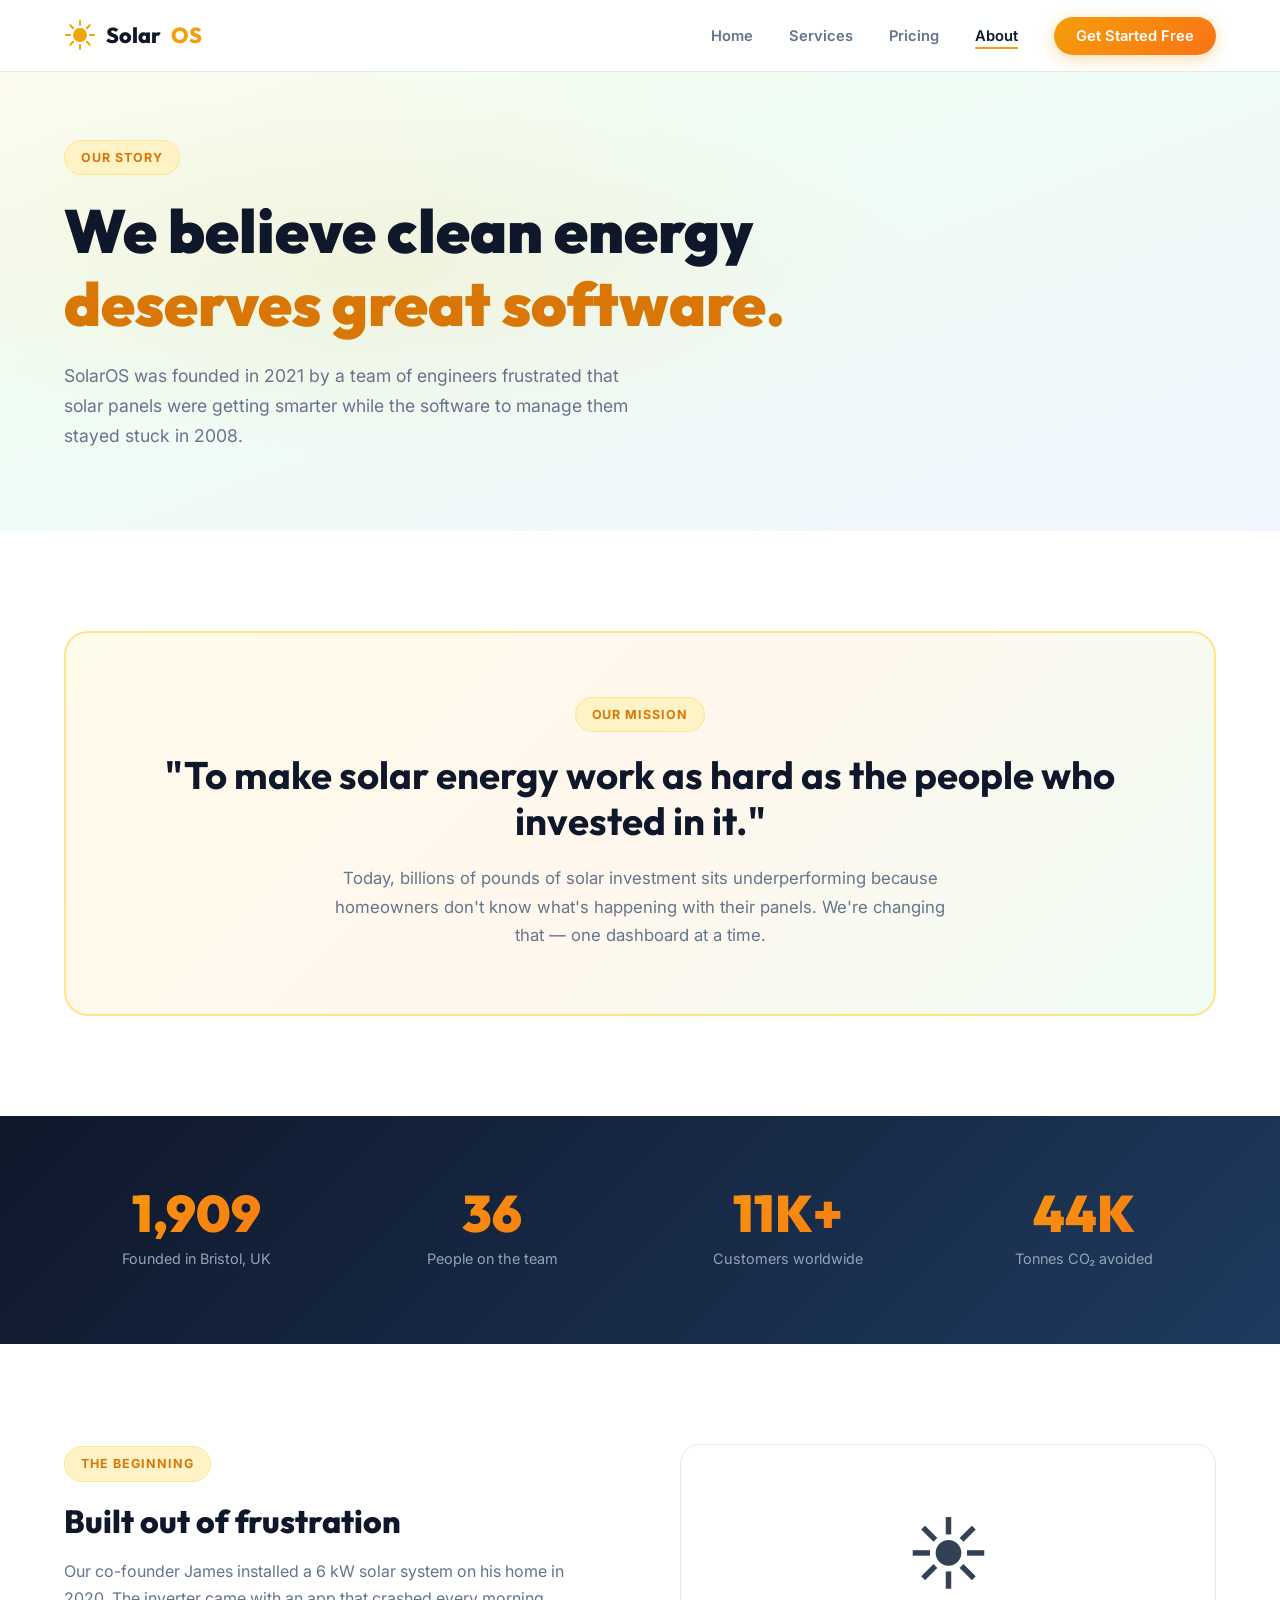
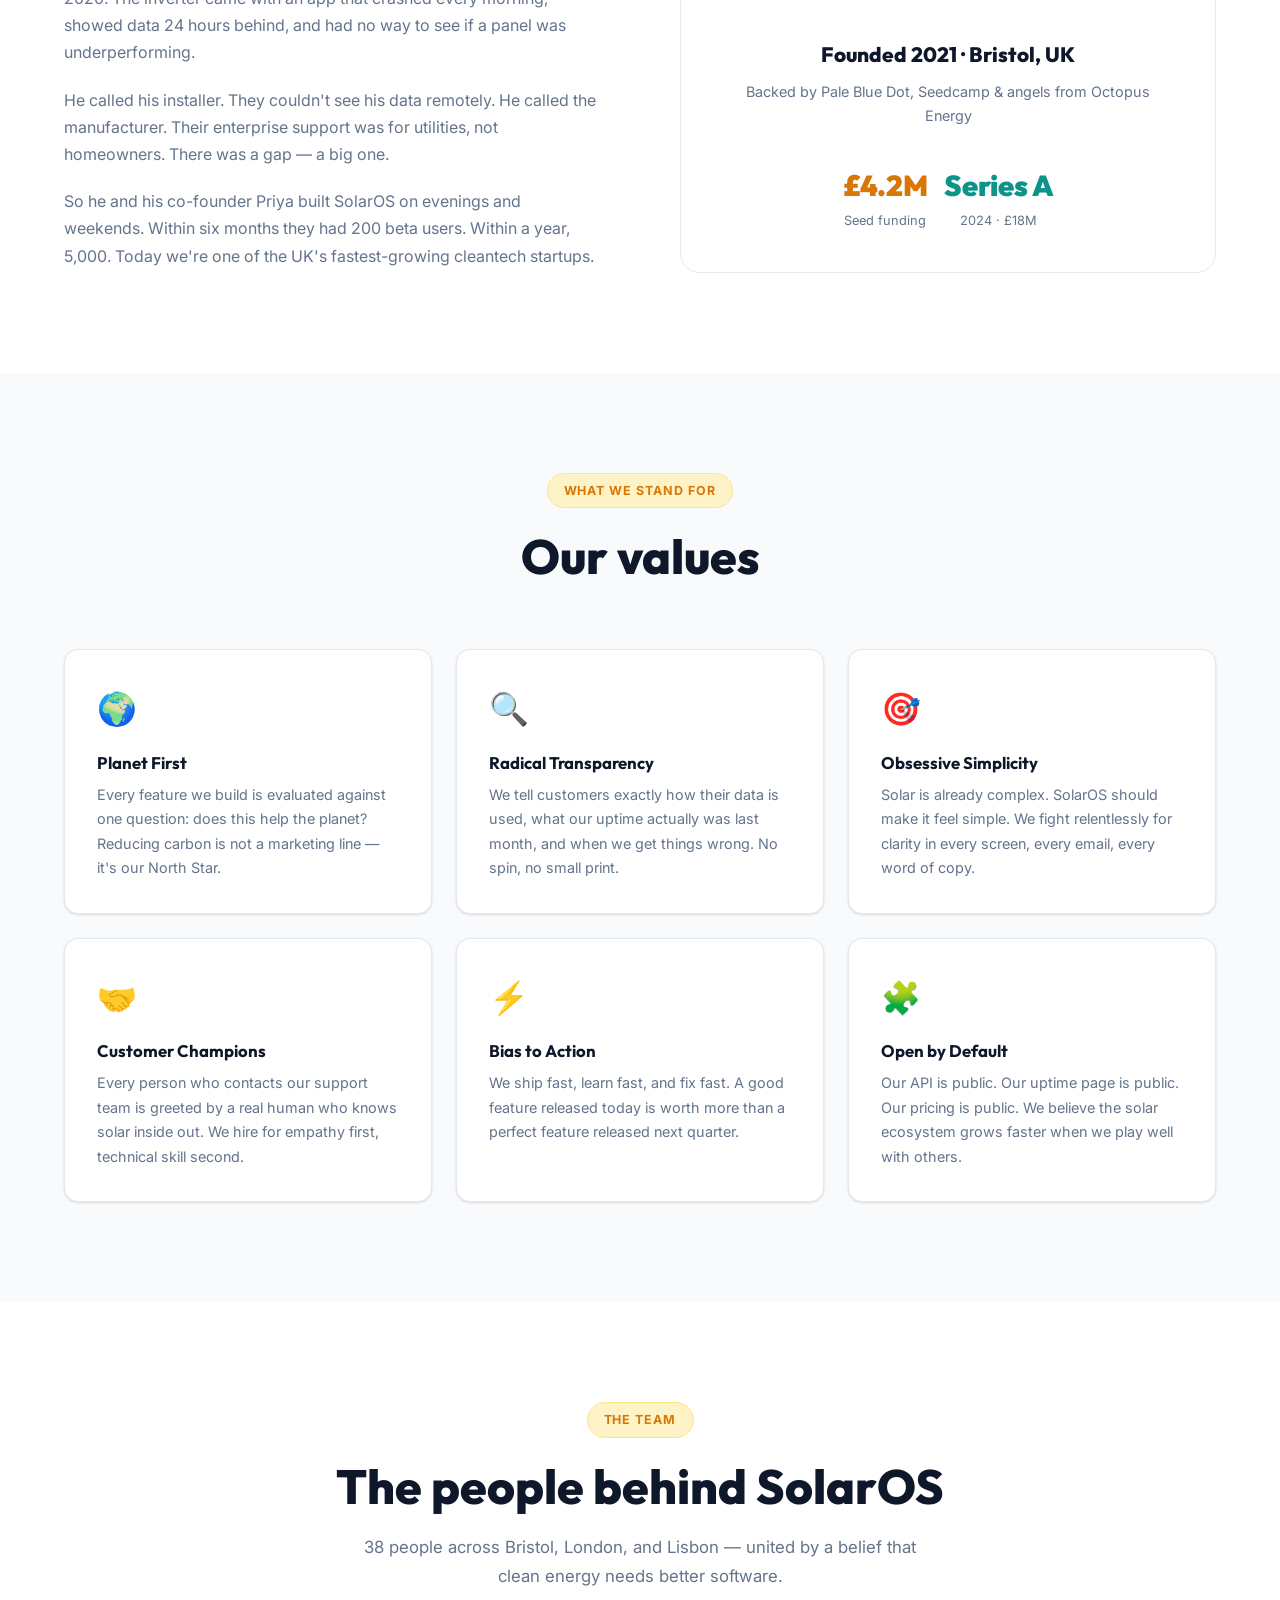
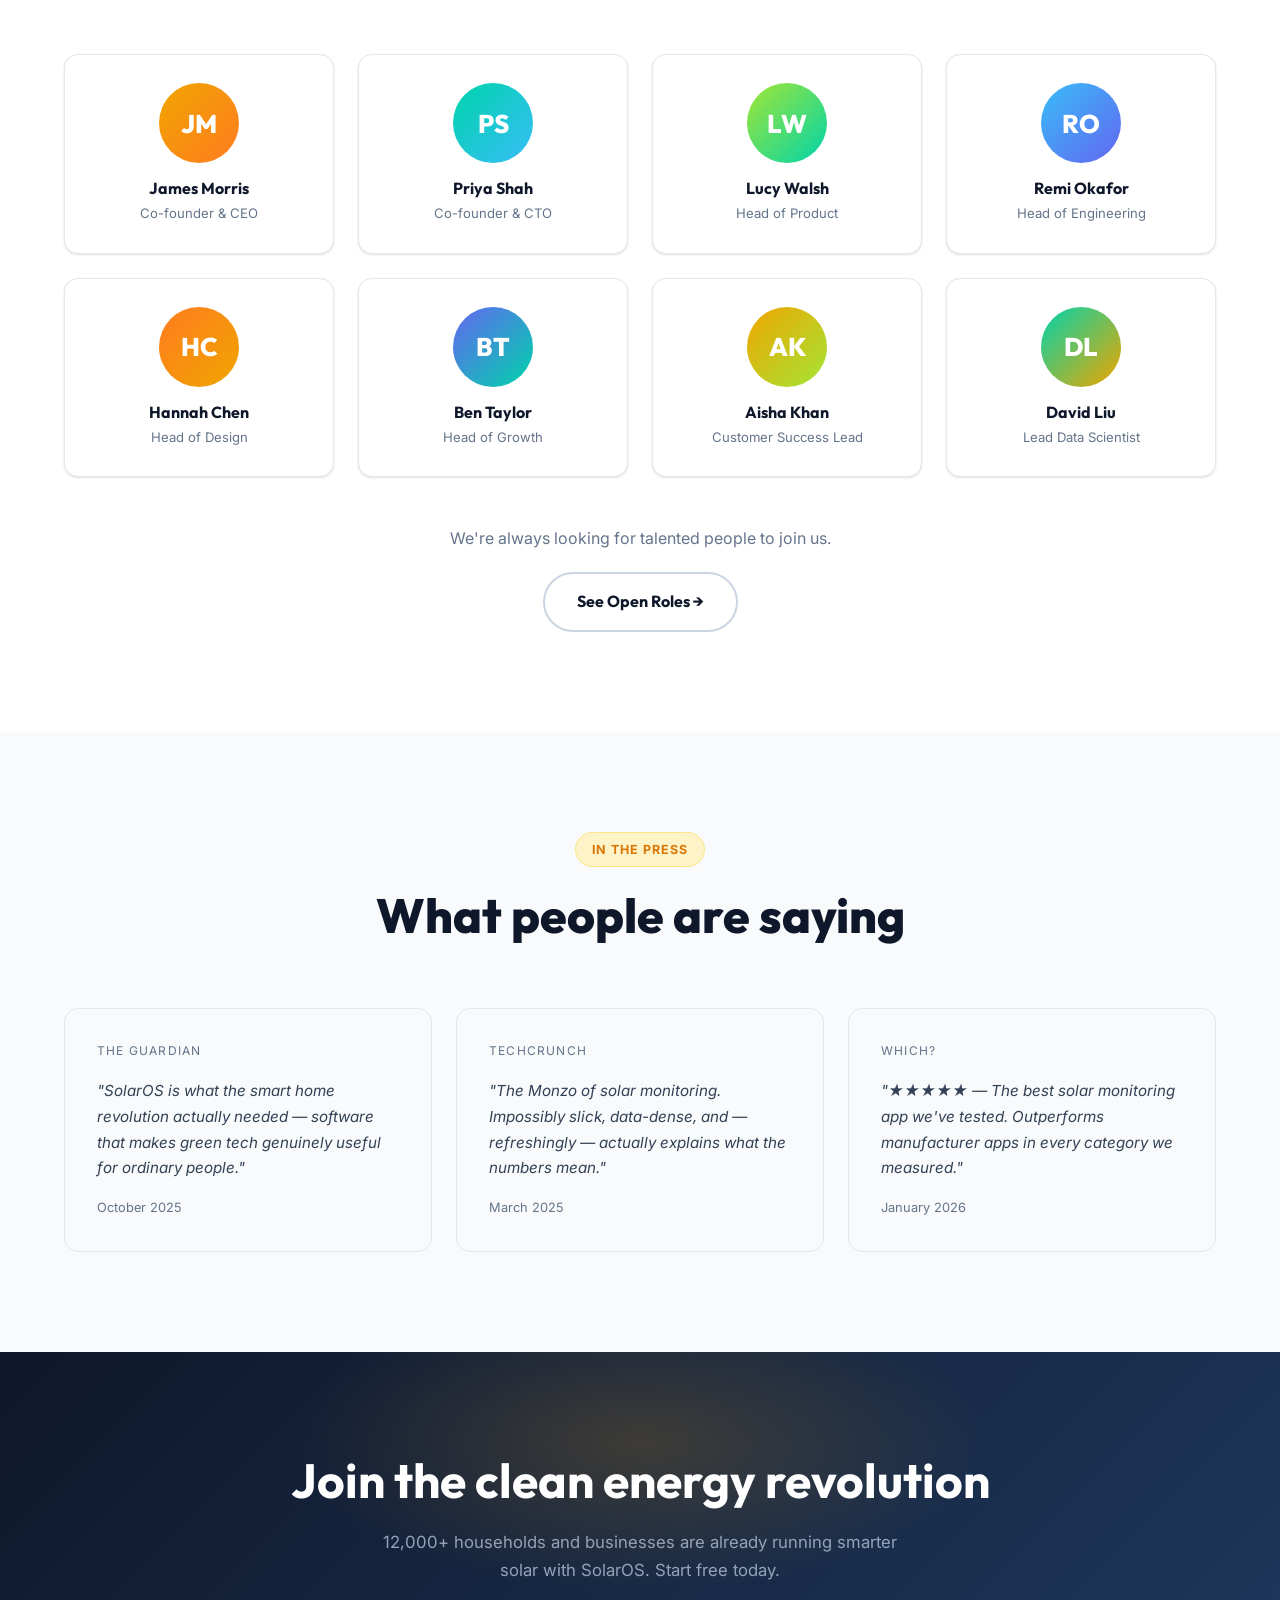
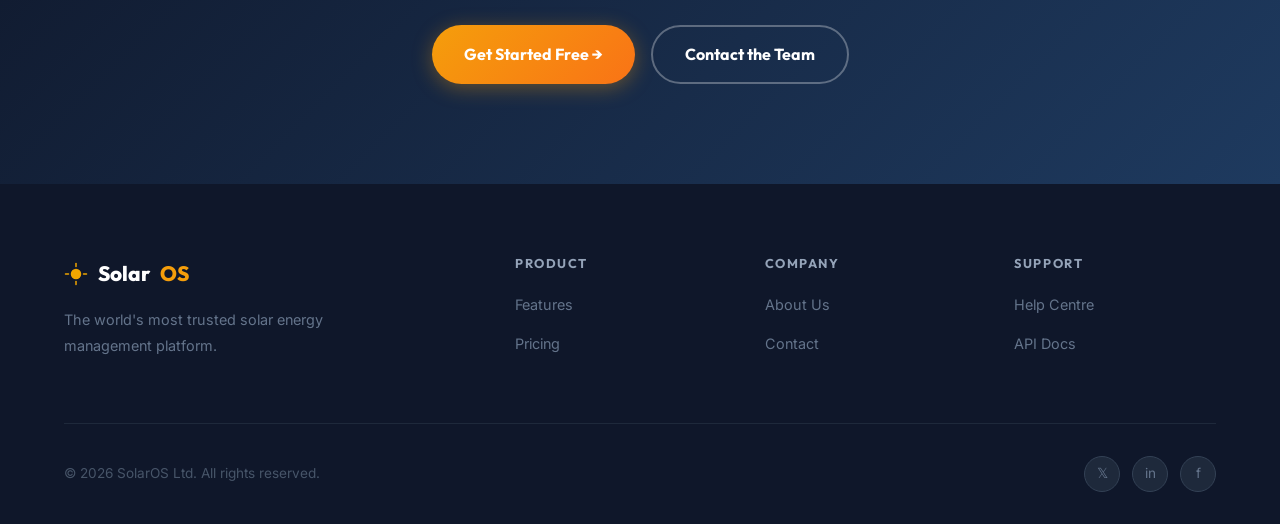
==== commit 2e11f6d5: "Add files via upload" ====
--- a/about.html
+++ b/about.html
@@ -33,7 +33,7 @@
 <div class="page-hero">
   <div class="page-hero-inner">
     <div class="section-tag reveal">Our Story</div>
-    <h1 class="reveal">We believe clean energy<br><span style="color:var(--gold)">deserves great software.</span></h1>
+    <h1 class="reveal">We believe clean energy<br><span style="color:#d97706">deserves great software.</span></h1>
     <p class="reveal">SolarOS was founded in 2021 by a team of engineers frustrated that solar panels were getting smarter while the software to manage them stayed stuck in 2008.</p>
   </div>
 </div>
@@ -78,17 +78,17 @@
       <div>
         <div class="section-tag">The Beginning</div>
         <h2 class="section-title" style="font-size:2rem">Built out of frustration</h2>
-        <p style="color:var(--muted);margin-bottom:20px">Our co-founder James installed a 6 kW solar system on his home in 2020. The inverter came with an app that crashed every morning, showed data 24 hours behind, and had no way to see if a panel was underperforming.</p>
-        <p style="color:var(--muted);margin-bottom:20px">He called his installer. They couldn't see his data remotely. He called the manufacturer. Their enterprise support was for utilities, not homeowners. There was a gap — a big one.</p>
-        <p style="color:var(--muted)">So he and his co-founder Priya built SolarOS on evenings and weekends. Within six months they had 200 beta users. Within a year, 5,000. Today we're one of the UK's fastest-growing cleantech startups.</p>
-      </div>
-      <div style="background:var(--navy-800);border:1px solid rgba(255,255,255,.08);border-radius:20px;padding:40px;text-align:center">
+        <p style="color:var(--text-muted);margin-bottom:20px">Our co-founder James installed a 6 kW solar system on his home in 2020. The inverter came with an app that crashed every morning, showed data 24 hours behind, and had no way to see if a panel was underperforming.</p>
+        <p style="color:var(--text-muted);margin-bottom:20px">He called his installer. They couldn't see his data remotely. He called the manufacturer. Their enterprise support was for utilities, not homeowners. There was a gap — a big one.</p>
+        <p style="color:var(--text-muted)">So he and his co-founder Priya built SolarOS on evenings and weekends. Within six months they had 200 beta users. Within a year, 5,000. Today we're one of the UK's fastest-growing cleantech startups.</p>
+      </div>
+      <div style="background:var(--bg-card);border:1px solid var(--border);border-radius:20px;padding:40px;text-align:center">
         <div style="font-size:5rem;margin-bottom:16px">☀️</div>
-        <div style="font-family:'Outfit',sans-serif;font-size:1.3rem;font-weight:800;color:var(--white);margin-bottom:8px">Founded 2021 · Bristol, UK</div>
-        <div style="font-size:.9rem;color:var(--muted);margin-bottom:32px">Backed by Pale Blue Dot, Seedcamp & angels from Octopus Energy</div>
+        <div style="font-family:'Outfit',sans-serif;font-size:1.3rem;font-weight:800;color:var(--text);margin-bottom:8px">Founded 2021 · Bristol, UK</div>
+        <div style="font-size:.9rem;color:var(--text-muted);margin-bottom:32px">Backed by Pale Blue Dot, Seedcamp & angels from Octopus Energy</div>
         <div style="display:flex;gap:16px;justify-content:center;flex-wrap:wrap">
-          <div style="text-align:center"><div style="font-family:'Outfit',sans-serif;font-size:1.8rem;font-weight:900;color:var(--gold)">£4.2M</div><div style="font-size:.8rem;color:var(--muted)">Seed funding</div></div>
-          <div style="text-align:center"><div style="font-family:'Outfit',sans-serif;font-size:1.8rem;font-weight:900;color:var(--teal)">Series A</div><div style="font-size:.8rem;color:var(--muted)">2024 · £18M</div></div>
+          <div style="text-align:center"><div style="font-family:'Outfit',sans-serif;font-size:1.8rem;font-weight:900;color:#d97706">£4.2M</div><div style="font-size:.8rem;color:var(--text-muted)">Seed funding</div></div>
+          <div style="text-align:center"><div style="font-family:'Outfit',sans-serif;font-size:1.8rem;font-weight:900;color:#0d9488">Series A</div><div style="font-size:.8rem;color:var(--text-muted)">2024 · £18M</div></div>
         </div>
       </div>
     </div>
@@ -188,7 +188,7 @@
       </div>
     </div>
     <div class="reveal" style="text-align:center;margin-top:48px">
-      <p style="color:var(--muted);margin-bottom:20px">We're always looking for talented people to join us.</p>
+      <p style="color:var(--text-muted);margin-bottom:20px">We're always looking for talented people to join us.</p>
       <a href="/contact" class="btn btn-outline">See Open Roles &rarr;</a>
     </div>
   </div>
@@ -202,20 +202,20 @@
       <h2 class="section-title reveal">What people are saying</h2>
     </div>
     <div style="display:grid;grid-template-columns:repeat(3,1fr);gap:24px" class="reveal">
-      <div style="background:var(--navy);border:1px solid rgba(255,255,255,.07);border-radius:var(--radius);padding:32px">
-        <div style="font-size:.75rem;color:var(--muted);text-transform:uppercase;letter-spacing:.1em;margin-bottom:16px">The Guardian</div>
-        <p style="font-size:.95rem;color:var(--light);font-style:italic;margin-bottom:16px">"SolarOS is what the smart home revolution actually needed — software that makes green tech genuinely useful for ordinary people."</p>
-        <div style="font-size:.8rem;color:var(--muted)">October 2025</div>
-      </div>
-      <div style="background:var(--navy);border:1px solid rgba(255,255,255,.07);border-radius:var(--radius);padding:32px">
-        <div style="font-size:.75rem;color:var(--muted);text-transform:uppercase;letter-spacing:.1em;margin-bottom:16px">TechCrunch</div>
-        <p style="font-size:.95rem;color:var(--light);font-style:italic;margin-bottom:16px">"The Monzo of solar monitoring. Impossibly slick, data-dense, and — refreshingly — actually explains what the numbers mean."</p>
-        <div style="font-size:.8rem;color:var(--muted)">March 2025</div>
-      </div>
-      <div style="background:var(--navy);border:1px solid rgba(255,255,255,.07);border-radius:var(--radius);padding:32px">
-        <div style="font-size:.75rem;color:var(--muted);text-transform:uppercase;letter-spacing:.1em;margin-bottom:16px">Which?</div>
-        <p style="font-size:.95rem;color:var(--light);font-style:italic;margin-bottom:16px">"★★★★★ — The best solar monitoring app we've tested. Outperforms manufacturer apps in every category we measured."</p>
-        <div style="font-size:.8rem;color:var(--muted)">January 2026</div>
+      <div style="background:var(--bg-soft);border:1px solid var(--border);border-radius:var(--radius);padding:32px">
+        <div style="font-size:.75rem;color:var(--text-muted);text-transform:uppercase;letter-spacing:.1em;margin-bottom:16px">The Guardian</div>
+        <p style="font-size:.95rem;color:var(--text-mid);font-style:italic;margin-bottom:16px">"SolarOS is what the smart home revolution actually needed — software that makes green tech genuinely useful for ordinary people."</p>
+        <div style="font-size:.8rem;color:var(--text-muted)">October 2025</div>
+      </div>
+      <div style="background:var(--bg-soft);border:1px solid var(--border);border-radius:var(--radius);padding:32px">
+        <div style="font-size:.75rem;color:var(--text-muted);text-transform:uppercase;letter-spacing:.1em;margin-bottom:16px">TechCrunch</div>
+        <p style="font-size:.95rem;color:var(--text-mid);font-style:italic;margin-bottom:16px">"The Monzo of solar monitoring. Impossibly slick, data-dense, and — refreshingly — actually explains what the numbers mean."</p>
+        <div style="font-size:.8rem;color:var(--text-muted)">March 2025</div>
+      </div>
+      <div style="background:var(--bg-soft);border:1px solid var(--border);border-radius:var(--radius);padding:32px">
+        <div style="font-size:.75rem;color:var(--text-muted);text-transform:uppercase;letter-spacing:.1em;margin-bottom:16px">Which?</div>
+        <p style="font-size:.95rem;color:var(--text-mid);font-style:italic;margin-bottom:16px">"★★★★★ — The best solar monitoring app we've tested. Outperforms manufacturer apps in every category we measured."</p>
+        <div style="font-size:.8rem;color:var(--text-muted)">January 2026</div>
       </div>
     </div>
   </div>
--- a/css/style.css
+++ b/css/style.css
@@ -1,27 +1,44 @@
 /* ============================================================
-   SolarOS — Public Website Design System
+   SolarOS — Bright Light Theme
    ============================================================ */
 
 @import url('https://fonts.googleapis.com/css2?family=Outfit:wght@300;400;500;600;700;800;900&family=Inter:wght@400;500;600&display=swap');
 
 /* ---------- Tokens ---------- */
 :root {
-  --gold:      #f0a500;
-  --amber:     #ff7c20;
-  --teal:      #00d4aa;
-  --blue:      #38bdf8;
-  --navy:      #050d1a;
-  --navy-800:  #0a1628;
-  --navy-700:  #0f2040;
-  --navy-600:  #1a3360;
-  --mid:       #1e2d45;
-  --muted:     #6b8aaa;
-  --light:     #c8daf0;
-  --white:     #ffffff;
-  --grad-sun:  linear-gradient(135deg, #f0a500 0%, #ff7c20 100%);
-  --grad-cool: linear-gradient(135deg, #38bdf8 0%, #00d4aa 100%);
-  --radius:    14px;
-  --shadow:    0 8px 40px rgba(0,0,0,0.35);
+  --gold:       #f59e0b;
+  --gold-dark:  #d97706;
+  --amber:      #f97316;
+  --teal:       #0d9488;
+  --teal-light: #14b8a6;
+  --blue:       #0ea5e9;
+  --blue-dark:  #0284c7;
+  --purple:     #8b5cf6;
+  --green:      #22c55e;
+
+  /* Light theme backgrounds */
+  --bg:         #ffffff;
+  --bg-soft:    #f8fafc;
+  --bg-card:    #ffffff;
+  --bg-alt:     #f1f5f9;
+  --border:     #e2e8f0;
+  --border-mid: #cbd5e1;
+
+  /* Text */
+  --text:       #0f172a;
+  --text-mid:   #334155;
+  --text-muted: #64748b;
+  --text-light: #94a3b8;
+
+  /* Gradients */
+  --grad-sun:   linear-gradient(135deg, #f59e0b 0%, #f97316 100%);
+  --grad-teal:  linear-gradient(135deg, #0d9488 0%, #0ea5e9 100%);
+  --grad-hero:  linear-gradient(160deg, #fffbeb 0%, #f0fdf4 40%, #eff6ff 100%);
+
+  --radius:     14px;
+  --shadow-sm:  0 1px 3px rgba(0,0,0,.08), 0 1px 2px rgba(0,0,0,.05);
+  --shadow:     0 4px 24px rgba(0,0,0,.08), 0 2px 8px rgba(0,0,0,.05);
+  --shadow-lg:  0 20px 60px rgba(0,0,0,.1), 0 8px 24px rgba(0,0,0,.06);
 }
 
 /* ---------- Reset ---------- */
@@ -29,12 +46,16 @@
 html { scroll-behavior: smooth; font-size: 16px; }
 body {
   font-family: 'Inter', sans-serif;
-  background: var(--navy);
-  color: var(--light);
+  background: var(--bg);
+  color: var(--text-mid);
   line-height: 1.7;
   overflow-x: hidden;
 }
-h1,h2,h3,h4,h5 { font-family: 'Outfit', sans-serif; line-height: 1.2; color: var(--white); }
+h1,h2,h3,h4,h5 {
+  font-family: 'Outfit', sans-serif;
+  line-height: 1.2;
+  color: var(--text);
+}
 a { color: inherit; text-decoration: none; }
 img { max-width: 100%; display: block; }
 ul { list-style: none; }
@@ -46,22 +67,22 @@
   display: flex; align-items: center; justify-content: space-between;
   padding: 0 5%;
   height: 72px;
-  background: rgba(5,13,26,0.85);
+  background: rgba(255,255,255,0.92);
   backdrop-filter: blur(18px);
-  border-bottom: 1px solid rgba(255,255,255,0.06);
-  transition: background .3s;
-}
-.nav.scrolled { background: rgba(5,13,26,0.97); }
+  border-bottom: 1px solid var(--border);
+  transition: box-shadow .3s;
+}
+.nav.scrolled { box-shadow: 0 4px 24px rgba(0,0,0,.08); }
 .nav-logo {
   display: flex; align-items: center; gap: 10px;
-  font-family: 'Outfit', sans-serif; font-size: 1.35rem; font-weight: 700;
-  color: var(--white);
+  font-family: 'Outfit', sans-serif; font-size: 1.35rem; font-weight: 800;
+  color: var(--text);
 }
 .nav-logo span { color: var(--gold); }
 .nav-logo svg { width: 32px; height: 32px; }
 .nav-links { display: flex; align-items: center; gap: 36px; }
 .nav-links a {
-  font-size: .92rem; font-weight: 500; color: var(--light);
+  font-size: .92rem; font-weight: 600; color: var(--text-muted);
   transition: color .2s; position: relative;
 }
 .nav-links a::after {
@@ -69,26 +90,29 @@
   height: 2px; background: var(--gold); border-radius: 2px;
   transform: scaleX(0); transition: transform .2s;
 }
-.nav-links a:hover, .nav-links a.active { color: var(--white); }
+.nav-links a:hover, .nav-links a.active { color: var(--text); }
 .nav-links a:hover::after, .nav-links a.active::after { transform: scaleX(1); }
 .nav-cta {
   padding: 10px 22px; border-radius: 50px;
-  background: var(--grad-sun); color: var(--navy) !important;
-  font-weight: 700; font-size: .9rem; transition: opacity .2s, transform .2s;
+  background: var(--grad-sun); color: #fff !important;
+  font-weight: 700; font-size: .9rem;
+  box-shadow: 0 4px 16px rgba(245,158,11,.35);
+  transition: transform .2s, box-shadow .2s;
   white-space: nowrap;
 }
 .nav-cta::after { display: none !important; }
-.nav-cta:hover { opacity: .9; transform: translateY(-1px); }
-.nav-burger { display: none; background: none; border: none; color: var(--white); font-size: 1.5rem; }
+.nav-cta:hover { transform: translateY(-2px); box-shadow: 0 8px 24px rgba(245,158,11,.45); }
+.nav-burger { display: none; background: none; border: 2px solid var(--border); border-radius: 8px; color: var(--text); font-size: 1.2rem; padding: 4px 10px; }
 .nav-mobile {
   display: none; flex-direction: column; gap: 0;
   position: fixed; top: 72px; left: 0; right: 0; z-index: 999;
-  background: var(--navy-800);
-  border-bottom: 1px solid rgba(255,255,255,.08);
+  background: var(--bg);
+  border-bottom: 1px solid var(--border);
+  box-shadow: 0 8px 24px rgba(0,0,0,.1);
   padding: 16px 5%;
 }
 .nav-mobile.open { display: flex; }
-.nav-mobile a { padding: 12px 0; border-bottom: 1px solid rgba(255,255,255,.06); font-size: 1rem; }
+.nav-mobile a { padding: 12px 0; border-bottom: 1px solid var(--border); font-size: 1rem; color: var(--text-mid); font-weight: 500; }
 .nav-mobile a:last-child { border-bottom: none; margin-top: 8px; text-align: center; }
 
 /* ---------- Buttons ---------- */
@@ -96,17 +120,23 @@
   display: inline-flex; align-items: center; gap: 8px;
   padding: 14px 32px; border-radius: 50px;
   font-family: 'Outfit', sans-serif; font-weight: 700; font-size: 1rem;
-  border: none; transition: all .2s; white-space: nowrap;
-}
-.btn-primary { background: var(--grad-sun); color: var(--navy); }
-.btn-primary:hover { transform: translateY(-2px); box-shadow: 0 8px 30px rgba(240,165,0,.4); }
+  border: none; transition: all .2s; white-space: nowrap; cursor: pointer;
+}
+.btn-primary {
+  background: var(--grad-sun); color: #fff;
+  box-shadow: 0 4px 20px rgba(245,158,11,.35);
+}
+.btn-primary:hover { transform: translateY(-2px); box-shadow: 0 8px 32px rgba(245,158,11,.5); }
 .btn-outline {
-  background: transparent; color: var(--white);
-  border: 2px solid rgba(255,255,255,.25);
-}
-.btn-outline:hover { border-color: var(--gold); color: var(--gold); transform: translateY(-2px); }
-.btn-teal { background: var(--grad-cool); color: var(--navy); }
-.btn-teal:hover { transform: translateY(-2px); box-shadow: 0 8px 30px rgba(0,212,170,.35); }
+  background: transparent; color: var(--text);
+  border: 2px solid var(--border-mid);
+}
+.btn-outline:hover { border-color: var(--gold); color: var(--gold-dark); transform: translateY(-2px); }
+.btn-teal {
+  background: var(--grad-teal); color: #fff;
+  box-shadow: 0 4px 20px rgba(13,148,136,.3);
+}
+.btn-teal:hover { transform: translateY(-2px); box-shadow: 0 8px 32px rgba(13,148,136,.45); }
 .btn-sm { padding: 10px 22px; font-size: .9rem; }
 
 /* ---------- Section Layout ---------- */
@@ -116,13 +146,12 @@
 .section-tag {
   display: inline-flex; align-items: center; gap: 8px;
   padding: 6px 16px; border-radius: 50px;
-  background: rgba(240,165,0,.12); border: 1px solid rgba(240,165,0,.3);
-  font-size: .8rem; font-weight: 600; color: var(--gold);
+  background: #fef3c7; border: 1px solid #fde68a;
+  font-size: .78rem; font-weight: 700; color: var(--gold-dark);
   letter-spacing: .08em; text-transform: uppercase; margin-bottom: 20px;
 }
-.section-tag svg { width: 14px; height: 14px; }
-.section-title { font-size: clamp(2rem, 4vw, 3rem); font-weight: 800; margin-bottom: 18px; }
-.section-sub { font-size: 1.1rem; color: var(--muted); max-width: 580px; }
+.section-title { font-size: clamp(2rem, 4vw, 3rem); font-weight: 800; margin-bottom: 18px; color: var(--text); }
+.section-sub { font-size: 1.05rem; color: var(--text-muted); max-width: 580px; }
 .section-header { margin-bottom: 64px; }
 .section-header.center { text-align: center; }
 .section-header.center .section-sub { margin: 0 auto; }
@@ -132,11 +161,19 @@
   position: relative; min-height: 100vh;
   display: flex; align-items: center;
   padding: 120px 5% 80px;
+  background: var(--grad-hero);
   overflow: hidden;
+}
+.hero::before {
+  content: ''; position: absolute; inset: 0;
+  background:
+    radial-gradient(ellipse 60% 50% at 70% 40%, rgba(245,158,11,.12) 0%, transparent 60%),
+    radial-gradient(ellipse 40% 40% at 20% 60%, rgba(14,165,233,.1) 0%, transparent 60%);
+  pointer-events: none;
 }
 .hero-canvas {
   position: absolute; inset: 0; width: 100%; height: 100%;
-  opacity: .9; pointer-events: none;
+  opacity: 1; pointer-events: none;
 }
 .hero-inner {
   position: relative; z-index: 2;
@@ -146,348 +183,357 @@
 .hero-badge {
   display: inline-flex; align-items: center; gap: 8px;
   padding: 7px 16px; border-radius: 50px;
-  background: rgba(240,165,0,.15); border: 1px solid rgba(240,165,0,.4);
-  font-size: .8rem; font-weight: 600; color: var(--gold);
+  background: #fef3c7; border: 1px solid #fde68a;
+  font-size: .8rem; font-weight: 700; color: var(--gold-dark);
   margin-bottom: 24px;
 }
 .hero-badge .dot {
   width: 8px; height: 8px; border-radius: 50%;
-  background: var(--gold); animation: pulse-dot 2s infinite;
+  background: var(--green); animation: pulse-dot 2s infinite;
 }
 .hero h1 {
   font-size: clamp(2.4rem, 5vw, 3.8rem);
-  font-weight: 900; margin-bottom: 22px; letter-spacing: -.02em;
+  font-weight: 900; margin-bottom: 22px; letter-spacing: -.02em; color: var(--text);
 }
 .hero h1 .highlight {
   background: var(--grad-sun); -webkit-background-clip: text;
   -webkit-text-fill-color: transparent; background-clip: text;
 }
-.hero-desc { font-size: 1.15rem; color: var(--light); margin-bottom: 36px; max-width: 480px; }
+.hero-desc { font-size: 1.1rem; color: var(--text-muted); margin-bottom: 36px; max-width: 480px; }
 .hero-btns { display: flex; gap: 16px; flex-wrap: wrap; margin-bottom: 48px; }
 .hero-stats { display: flex; gap: 36px; flex-wrap: wrap; }
-.hero-stat { }
-.hero-stat .num { font-family: 'Outfit', sans-serif; font-size: 1.8rem; font-weight: 800; color: var(--white); }
-.hero-stat .lbl { font-size: .8rem; color: var(--muted); margin-top: 2px; }
+.hero-stat .num { font-family: 'Outfit', sans-serif; font-size: 1.8rem; font-weight: 800; color: var(--text); }
+.hero-stat .lbl { font-size: .8rem; color: var(--text-muted); margin-top: 2px; }
 .hero-visual { display: flex; justify-content: center; align-items: center; }
 .hero-card {
-  background: rgba(10,22,40,.75); backdrop-filter: blur(20px);
-  border: 1px solid rgba(255,255,255,.1); border-radius: 24px;
+  background: rgba(255,255,255,.85); backdrop-filter: blur(20px);
+  border: 1px solid var(--border); border-radius: 24px;
   padding: 32px; width: 100%; max-width: 380px;
-}
-.hero-card-title { font-size: .8rem; color: var(--muted); text-transform: uppercase; letter-spacing: .1em; margin-bottom: 20px; }
-.hero-card-kpi { font-family: 'Outfit', sans-serif; font-size: 3rem; font-weight: 900; color: var(--gold); margin-bottom: 4px; }
-.hero-card-sub { font-size: .9rem; color: var(--muted); margin-bottom: 28px; }
+  box-shadow: var(--shadow-lg);
+}
+.hero-card-title { font-size: .78rem; color: var(--text-muted); text-transform: uppercase; letter-spacing: .1em; font-weight: 600; margin-bottom: 20px; }
+.hero-card-kpi { font-family: 'Outfit', sans-serif; font-size: 3rem; font-weight: 900; color: var(--gold-dark); margin-bottom: 4px; }
+.hero-card-sub { font-size: .88rem; color: var(--green); font-weight: 600; margin-bottom: 28px; }
 .hero-bars { display: flex; flex-direction: column; gap: 12px; }
 .hero-bar-row { display: flex; align-items: center; gap: 12px; font-size: .82rem; }
-.hero-bar-row .bar-lbl { width: 60px; color: var(--muted); }
+.hero-bar-row .bar-lbl { width: 60px; color: var(--text-muted); font-weight: 500; }
 .hero-bar-row .bar-track {
-  flex: 1; height: 6px; background: rgba(255,255,255,.08); border-radius: 4px; overflow: hidden;
-}
-.hero-bar-row .bar-fill { height: 100%; border-radius: 4px; transition: width 1s ease; }
-.hero-bar-row .bar-val { width: 36px; text-align: right; color: var(--light); }
+  flex: 1; height: 8px; background: var(--bg-alt); border-radius: 4px; overflow: hidden;
+}
+.hero-bar-row .bar-fill { height: 100%; border-radius: 4px; transition: width 1.2s cubic-bezier(.4,0,.2,1); }
+.hero-bar-row .bar-val { width: 36px; text-align: right; color: var(--text-mid); font-weight: 600; }
 
 /* ---------- Trusted by ---------- */
-.trusted { padding: 40px 5%; border-top: 1px solid rgba(255,255,255,.06); border-bottom: 1px solid rgba(255,255,255,.06); }
+.trusted {
+  padding: 36px 5%;
+  background: var(--bg-soft);
+  border-top: 1px solid var(--border); border-bottom: 1px solid var(--border);
+}
 .trusted-inner { max-width: 1200px; margin: 0 auto; display: flex; align-items: center; gap: 48px; flex-wrap: wrap; }
-.trusted-label { font-size: .8rem; color: var(--muted); text-transform: uppercase; letter-spacing: .1em; white-space: nowrap; }
+.trusted-label { font-size: .78rem; color: var(--text-light); text-transform: uppercase; letter-spacing: .12em; font-weight: 600; white-space: nowrap; }
 .trusted-logos { display: flex; align-items: center; gap: 40px; flex-wrap: wrap; }
 .trusted-logos span {
-  font-family: 'Outfit', sans-serif; font-size: 1.1rem; font-weight: 700;
-  color: rgba(255,255,255,.25); letter-spacing: .05em;
-  transition: color .3s;
-}
-.trusted-logos span:hover { color: rgba(255,255,255,.6); }
+  font-family: 'Outfit', sans-serif; font-size: 1.05rem; font-weight: 800;
+  color: var(--border-mid); letter-spacing: .05em; transition: color .3s;
+}
+.trusted-logos span:hover { color: var(--text-muted); }
 
 /* ---------- Feature Cards ---------- */
 .features-grid { display: grid; grid-template-columns: repeat(3, 1fr); gap: 24px; }
 .feat-card {
-  background: var(--navy-800); border: 1px solid rgba(255,255,255,.07);
+  background: var(--bg-card); border: 1px solid var(--border);
   border-radius: var(--radius); padding: 36px 28px;
-  transition: transform .3s, border-color .3s, box-shadow .3s;
-}
-.feat-card:hover { transform: translateY(-6px); border-color: rgba(240,165,0,.3); box-shadow: 0 20px 50px rgba(0,0,0,.4); }
+  transition: transform .3s, box-shadow .3s, border-color .3s;
+  box-shadow: var(--shadow-sm);
+}
+.feat-card:hover {
+  transform: translateY(-6px);
+  box-shadow: var(--shadow-lg);
+  border-color: var(--gold);
+}
 .feat-icon {
   width: 52px; height: 52px; border-radius: 14px;
   display: flex; align-items: center; justify-content: center;
   margin-bottom: 22px; font-size: 1.4rem;
 }
-.feat-icon.gold { background: rgba(240,165,0,.15); }
-.feat-icon.teal { background: rgba(0,212,170,.15); }
-.feat-icon.blue { background: rgba(56,189,248,.15); }
-.feat-icon.amber { background: rgba(255,124,32,.15); }
-.feat-card h3 { font-size: 1.15rem; font-weight: 700; margin-bottom: 12px; }
-.feat-card p { font-size: .92rem; color: var(--muted); line-height: 1.7; }
+.feat-icon.gold { background: #fef3c7; }
+.feat-icon.teal { background: #ccfbf1; }
+.feat-icon.blue { background: #e0f2fe; }
+.feat-icon.amber { background: #ffedd5; }
+.feat-icon.purple { background: #ede9fe; }
+.feat-icon.green { background: #dcfce7; }
+.feat-card h3 { font-size: 1.1rem; font-weight: 700; margin-bottom: 10px; color: var(--text); }
+.feat-card p { font-size: .9rem; color: var(--text-muted); line-height: 1.75; }
 
 /* ---------- How it works ---------- */
 .how-grid { display: grid; grid-template-columns: repeat(4, 1fr); gap: 24px; position: relative; }
 .how-grid::before {
   content: ''; position: absolute; top: 36px; left: 10%; right: 10%;
-  height: 2px; background: linear-gradient(90deg, var(--gold), var(--teal));
-  opacity: .3; z-index: 0;
+  height: 2px;
+  background: linear-gradient(90deg, var(--gold), var(--teal-light));
+  opacity: .25; z-index: 0;
 }
 .how-step { position: relative; z-index: 1; text-align: center; padding: 0 12px; }
 .how-num {
   width: 72px; height: 72px; border-radius: 50%;
   display: flex; align-items: center; justify-content: center;
   margin: 0 auto 24px;
-  font-family: 'Outfit', sans-serif; font-size: 1.5rem; font-weight: 800; color: var(--navy);
-  background: var(--grad-sun); box-shadow: 0 8px 30px rgba(240,165,0,.35);
-}
-.how-step h3 { font-size: 1.05rem; font-weight: 700; margin-bottom: 10px; }
-.how-step p { font-size: .88rem; color: var(--muted); }
+  font-family: 'Outfit', sans-serif; font-size: 1.5rem; font-weight: 800; color: #fff;
+  background: var(--grad-sun); box-shadow: 0 8px 24px rgba(245,158,11,.35);
+}
+.how-step h3 { font-size: 1rem; font-weight: 700; margin-bottom: 10px; color: var(--text); }
+.how-step p { font-size: .88rem; color: var(--text-muted); }
 
 /* ---------- Stats Band ---------- */
 .stats-band {
-  background: linear-gradient(135deg, var(--navy-800) 0%, var(--navy-700) 100%);
-  border-top: 1px solid rgba(255,255,255,.06);
-  border-bottom: 1px solid rgba(255,255,255,.06);
+  background: linear-gradient(135deg, #0f172a 0%, #1e3a5f 100%);
   padding: 72px 5%;
 }
 .stats-inner { max-width: 1200px; margin: 0 auto; display: grid; grid-template-columns: repeat(4, 1fr); gap: 32px; }
 .stat-item { text-align: center; }
 .stat-num {
   font-family: 'Outfit', sans-serif; font-size: clamp(2.4rem, 4vw, 3.2rem);
-  font-weight: 900; color: var(--white); line-height: 1;
+  font-weight: 900; line-height: 1;
   background: var(--grad-sun); -webkit-background-clip: text;
   -webkit-text-fill-color: transparent; background-clip: text;
 }
-.stat-lbl { font-size: .9rem; color: var(--muted); margin-top: 8px; }
+.stat-lbl { font-size: .9rem; color: #94a3b8; margin-top: 8px; }
 
 /* ---------- Testimonials ---------- */
 .testi-grid { display: grid; grid-template-columns: repeat(3, 1fr); gap: 24px; }
 .testi-card {
-  background: var(--navy-800); border: 1px solid rgba(255,255,255,.07);
+  background: var(--bg-card); border: 1px solid var(--border);
   border-radius: var(--radius); padding: 32px;
-}
-.testi-stars { color: var(--gold); font-size: .9rem; margin-bottom: 16px; }
-.testi-text { font-size: .95rem; color: var(--light); line-height: 1.8; margin-bottom: 24px; font-style: italic; }
+  box-shadow: var(--shadow-sm);
+  transition: box-shadow .3s, transform .3s;
+}
+.testi-card:hover { box-shadow: var(--shadow-lg); transform: translateY(-4px); }
+.testi-stars { color: var(--gold); font-size: 1rem; margin-bottom: 16px; letter-spacing: 2px; }
+.testi-text { font-size: .95rem; color: var(--text-mid); line-height: 1.8; margin-bottom: 24px; }
 .testi-author { display: flex; align-items: center; gap: 12px; }
 .testi-avatar {
   width: 44px; height: 44px; border-radius: 50%;
-  background: var(--grad-sun); display: flex; align-items: center; justify-content: center;
-  font-family: 'Outfit', sans-serif; font-weight: 800; color: var(--navy); font-size: .95rem;
+  display: flex; align-items: center; justify-content: center;
+  font-family: 'Outfit', sans-serif; font-weight: 800; color: #fff; font-size: .95rem;
   flex-shrink: 0;
 }
-.testi-name { font-weight: 600; font-size: .9rem; color: var(--white); }
-.testi-role { font-size: .8rem; color: var(--muted); }
+.testi-name { font-weight: 700; font-size: .9rem; color: var(--text); }
+.testi-role { font-size: .8rem; color: var(--text-muted); }
 
 /* ---------- Pricing ---------- */
 .pricing-grid { display: grid; grid-template-columns: repeat(3, 1fr); gap: 24px; align-items: stretch; }
 .pricing-card {
-  background: var(--navy-800); border: 1px solid rgba(255,255,255,.07);
+  background: var(--bg-card); border: 2px solid var(--border);
   border-radius: 20px; padding: 40px 32px; position: relative;
   display: flex; flex-direction: column;
+  box-shadow: var(--shadow-sm);
   transition: transform .3s, box-shadow .3s;
 }
-.pricing-card:hover { transform: translateY(-8px); box-shadow: 0 24px 60px rgba(0,0,0,.4); }
+.pricing-card:hover { transform: translateY(-8px); box-shadow: var(--shadow-lg); }
 .pricing-card.featured {
-  background: linear-gradient(160deg, var(--navy-700) 0%, #0a2040 100%);
+  background: linear-gradient(160deg, #fffbeb 0%, #fff7ed 100%);
   border-color: var(--gold);
-  box-shadow: 0 0 0 1px var(--gold), 0 20px 60px rgba(240,165,0,.2);
+  box-shadow: 0 0 0 4px rgba(245,158,11,.12), var(--shadow-lg);
 }
 .pricing-badge {
-  position: absolute; top: -14px; left: 50%; transform: translateX(-50%);
+  position: absolute; top: -15px; left: 50%; transform: translateX(-50%);
   padding: 5px 18px; border-radius: 50px;
-  background: var(--grad-sun); color: var(--navy);
+  background: var(--grad-sun); color: #fff;
   font-family: 'Outfit', sans-serif; font-size: .78rem; font-weight: 800;
   text-transform: uppercase; letter-spacing: .08em; white-space: nowrap;
-}
-.pricing-name { font-size: 1rem; font-weight: 700; color: var(--muted); text-transform: uppercase; letter-spacing: .1em; margin-bottom: 20px; }
+  box-shadow: 0 4px 12px rgba(245,158,11,.4);
+}
+.pricing-name { font-size: .8rem; font-weight: 700; color: var(--text-muted); text-transform: uppercase; letter-spacing: .12em; margin-bottom: 20px; }
 .pricing-price { display: flex; align-items: flex-end; gap: 4px; margin-bottom: 8px; }
-.pricing-price .currency { font-family: 'Outfit', sans-serif; font-size: 1.5rem; font-weight: 700; color: var(--white); padding-bottom: 10px; }
-.pricing-price .amount { font-family: 'Outfit', sans-serif; font-size: 3.5rem; font-weight: 900; color: var(--white); line-height: 1; }
-.pricing-price .period { font-size: .9rem; color: var(--muted); padding-bottom: 8px; }
-.pricing-desc { font-size: .88rem; color: var(--muted); margin-bottom: 32px; }
+.pricing-price .currency { font-family: 'Outfit', sans-serif; font-size: 1.5rem; font-weight: 700; color: var(--text); padding-bottom: 10px; }
+.pricing-price .amount { font-family: 'Outfit', sans-serif; font-size: 3.5rem; font-weight: 900; color: var(--text); line-height: 1; }
+.pricing-price .period { font-size: .9rem; color: var(--text-muted); padding-bottom: 8px; }
+.pricing-desc { font-size: .88rem; color: var(--text-muted); margin-bottom: 32px; }
 .pricing-features { display: flex; flex-direction: column; gap: 14px; margin-bottom: 36px; flex: 1; }
-.pricing-feature { display: flex; align-items: center; gap: 10px; font-size: .9rem; }
-.pricing-feature .check { color: var(--teal); font-size: .8rem; flex-shrink: 0; }
-.pricing-feature .cross { color: var(--muted); font-size: .8rem; flex-shrink: 0; opacity: .5; }
-.pricing-feature.dim { color: var(--muted); }
-
-/* ---------- About page ---------- */
-.about-hero {
-  min-height: 60vh; display: flex; align-items: center;
-  padding: 140px 5% 80px; position: relative; overflow: hidden;
-}
-.page-hero {
-  min-height: 55vh; display: flex; align-items: center;
-  padding: 140px 5% 80px; position: relative; overflow: hidden;
-  background: radial-gradient(ellipse 80% 60% at 50% 0%, rgba(240,165,0,.1) 0%, transparent 70%);
-}
-.page-hero::after {
-  content: ''; position: absolute; inset: 0;
-  background: linear-gradient(to bottom, transparent 60%, var(--navy) 100%);
-}
-.page-hero-inner { position: relative; z-index: 2; max-width: 1200px; margin: 0 auto; width: 100%; }
-.page-hero h1 { font-size: clamp(2.4rem, 5vw, 4rem); font-weight: 900; margin-bottom: 20px; }
-.page-hero p { font-size: 1.15rem; color: var(--muted); max-width: 580px; }
-
-/* Team grid */
+.pricing-feature { display: flex; align-items: center; gap: 10px; font-size: .9rem; color: var(--text-mid); }
+.pricing-feature .check { color: var(--teal); font-size: .85rem; font-weight: 700; flex-shrink: 0; }
+.pricing-feature .cross { color: var(--text-light); font-size: .85rem; flex-shrink: 0; }
+.pricing-feature.dim { color: var(--text-light); }
+
+/* ---------- Service rows ---------- */
+.service-row {
+  display: grid; grid-template-columns: 1fr 1fr; gap: 80px; align-items: center;
+  padding: 72px 0; border-bottom: 1px solid var(--border);
+}
+.service-row:last-child { border-bottom: none; }
+.service-icon-big {
+  width: 64px; height: 64px; border-radius: 18px;
+  display: flex; align-items: center; justify-content: center;
+  font-size: 1.8rem; margin-bottom: 24px;
+  background: #fef3c7; border: 1px solid #fde68a;
+}
+.service-content h2 { font-size: clamp(1.6rem, 2.5vw, 2.2rem); font-weight: 800; margin-bottom: 16px; color: var(--text); }
+.service-content p { color: var(--text-muted); margin-bottom: 24px; }
+.service-list { display: flex; flex-direction: column; gap: 10px; }
+.service-list li { display: flex; align-items: center; gap: 10px; font-size: .92rem; color: var(--text-mid); }
+.service-list li::before { content: '✓'; color: var(--teal); font-weight: 700; flex-shrink: 0; }
+.service-visual {
+  background: linear-gradient(135deg, #f8fafc 0%, #f1f5f9 100%);
+  border: 1px solid var(--border); border-radius: 20px;
+  padding: 40px; aspect-ratio: 4/3;
+  display: flex; align-items: center; justify-content: center;
+  box-shadow: var(--shadow-sm);
+}
+
+/* ---------- Team ---------- */
 .team-grid { display: grid; grid-template-columns: repeat(4, 1fr); gap: 24px; }
 .team-card {
-  background: var(--navy-800); border: 1px solid rgba(255,255,255,.07);
+  background: var(--bg-card); border: 1px solid var(--border);
   border-radius: var(--radius); padding: 28px; text-align: center;
-  transition: transform .3s, border-color .3s;
-}
-.team-card:hover { transform: translateY(-4px); border-color: rgba(240,165,0,.25); }
+  box-shadow: var(--shadow-sm);
+  transition: transform .3s, box-shadow .3s, border-color .3s;
+}
+.team-card:hover { transform: translateY(-4px); box-shadow: var(--shadow-lg); border-color: var(--gold); }
 .team-avatar {
   width: 80px; height: 80px; border-radius: 50%; margin: 0 auto 16px;
   display: flex; align-items: center; justify-content: center;
   font-family: 'Outfit', sans-serif; font-size: 1.6rem; font-weight: 800;
-  color: var(--navy);
-}
-.team-card h4 { font-size: 1rem; font-weight: 700; margin-bottom: 4px; }
-.team-card .role { font-size: .82rem; color: var(--muted); }
-
-/* Values grid */
+  color: #fff;
+}
+.team-card h4 { font-size: 1rem; font-weight: 700; margin-bottom: 4px; color: var(--text); }
+.team-card .role { font-size: .82rem; color: var(--text-muted); }
+
+/* ---------- Values ---------- */
 .values-grid { display: grid; grid-template-columns: repeat(3, 1fr); gap: 24px; }
 .value-card {
-  background: var(--navy-800); border: 1px solid rgba(255,255,255,.07);
+  background: var(--bg-card); border: 1px solid var(--border);
   border-radius: var(--radius); padding: 32px;
+  box-shadow: var(--shadow-sm);
 }
 .value-card .icon { font-size: 2rem; margin-bottom: 16px; }
-.value-card h3 { font-size: 1.1rem; font-weight: 700; margin-bottom: 10px; }
-.value-card p { font-size: .9rem; color: var(--muted); }
-
-/* Mission band */
+.value-card h3 { font-size: 1.05rem; font-weight: 700; margin-bottom: 10px; color: var(--text); }
+.value-card p { font-size: .9rem; color: var(--text-muted); }
+
+/* ---------- Mission ---------- */
 .mission-band {
-  background: linear-gradient(135deg, rgba(240,165,0,.1), rgba(0,212,170,.08));
-  border: 1px solid rgba(240,165,0,.2); border-radius: 24px; padding: 64px;
+  background: linear-gradient(135deg, #fffbeb 0%, #fff7ed 50%, #f0fdf4 100%);
+  border: 2px solid #fde68a; border-radius: 24px; padding: 64px;
   text-align: center;
 }
-.mission-band h2 { font-size: clamp(1.8rem, 3vw, 2.6rem); margin-bottom: 20px; }
-.mission-band p { font-size: 1.1rem; color: var(--muted); max-width: 640px; margin: 0 auto; }
-
-/* ---------- Services page ---------- */
-.service-row {
-  display: grid; grid-template-columns: 1fr 1fr; gap: 80px; align-items: center;
-  padding: 72px 0; border-bottom: 1px solid rgba(255,255,255,.06);
-}
-.service-row:last-child { border-bottom: none; }
-.service-row.reverse { }
-.service-icon-big {
-  width: 64px; height: 64px; border-radius: 18px;
-  display: flex; align-items: center; justify-content: center;
-  font-size: 1.8rem; margin-bottom: 24px;
-  background: rgba(240,165,0,.12); border: 1px solid rgba(240,165,0,.2);
-}
-.service-content h2 { font-size: clamp(1.6rem, 2.5vw, 2.2rem); font-weight: 800; margin-bottom: 16px; }
-.service-content p { color: var(--muted); margin-bottom: 24px; }
-.service-list { display: flex; flex-direction: column; gap: 10px; }
-.service-list li { display: flex; align-items: center; gap: 10px; font-size: .92rem; }
-.service-list li::before { content: '✓'; color: var(--teal); font-weight: 700; flex-shrink: 0; }
-.service-visual {
-  background: var(--navy-800); border: 1px solid rgba(255,255,255,.08);
-  border-radius: 20px; padding: 32px; aspect-ratio: 4/3;
-  display: flex; align-items: center; justify-content: center;
+.mission-band h2 { font-size: clamp(1.8rem, 3vw, 2.4rem); margin-bottom: 20px; color: var(--text); }
+.mission-band p { font-size: 1.05rem; color: var(--text-muted); max-width: 640px; margin: 0 auto; }
+
+/* ---------- Page hero ---------- */
+.page-hero {
+  min-height: 52vh; display: flex; align-items: center;
+  padding: 140px 5% 80px;
+  background: var(--grad-hero);
   position: relative; overflow: hidden;
 }
-.service-visual::before {
+.page-hero::before {
   content: ''; position: absolute; inset: 0;
-  background: radial-gradient(circle at 50% 50%, rgba(240,165,0,.08) 0%, transparent 70%);
-}
-.service-visual .big-icon { font-size: 5rem; opacity: .3; }
-
-/* ---------- Contact page ---------- */
+  background: radial-gradient(ellipse 70% 60% at 30% 50%, rgba(245,158,11,.1) 0%, transparent 60%);
+  pointer-events: none;
+}
+.page-hero-inner { position: relative; z-index: 2; max-width: 1200px; margin: 0 auto; width: 100%; }
+.page-hero h1 { font-size: clamp(2.4rem, 5vw, 3.8rem); font-weight: 900; margin-bottom: 20px; color: var(--text); }
+.page-hero p { font-size: 1.1rem; color: var(--text-muted); max-width: 580px; }
+
+/* ---------- Contact ---------- */
 .contact-grid { display: grid; grid-template-columns: 1fr 1.6fr; gap: 60px; align-items: start; }
-.contact-info { display: flex; flex-direction: column; gap: 32px; }
+.contact-info { display: flex; flex-direction: column; gap: 28px; }
 .contact-item { display: flex; gap: 18px; }
 .contact-item-icon {
   width: 48px; height: 48px; border-radius: 14px; flex-shrink: 0;
-  background: rgba(240,165,0,.1); border: 1px solid rgba(240,165,0,.2);
+  background: #fef3c7; border: 1px solid #fde68a;
   display: flex; align-items: center; justify-content: center; font-size: 1.2rem;
 }
-.contact-item h4 { font-size: .85rem; color: var(--muted); margin-bottom: 4px; }
-.contact-item p { font-size: .95rem; color: var(--white); }
+.contact-item h4 { font-size: .82rem; color: var(--text-muted); font-weight: 700; text-transform: uppercase; letter-spacing: .08em; margin-bottom: 4px; }
+.contact-item p { font-size: .95rem; color: var(--text); font-weight: 500; }
 .contact-form {
-  background: var(--navy-800); border: 1px solid rgba(255,255,255,.08);
+  background: var(--bg-card); border: 1px solid var(--border);
   border-radius: 20px; padding: 48px;
+  box-shadow: var(--shadow-lg);
 }
 .form-row { display: grid; grid-template-columns: 1fr 1fr; gap: 20px; }
-.form-group { display: flex; flex-direction: column; gap: 8px; margin-bottom: 20px; }
-.form-group label { font-size: .85rem; font-weight: 600; color: var(--light); }
+.form-group { display: flex; flex-direction: column; gap: 6px; margin-bottom: 20px; }
+.form-group label { font-size: .85rem; font-weight: 600; color: var(--text-mid); }
 .form-group input, .form-group select, .form-group textarea {
-  background: rgba(255,255,255,.05); border: 1px solid rgba(255,255,255,.1);
-  border-radius: 10px; padding: 14px 16px; color: var(--white);
+  background: var(--bg-soft); border: 2px solid var(--border);
+  border-radius: 10px; padding: 13px 16px; color: var(--text);
   font-family: 'Inter', sans-serif; font-size: .95rem;
-  outline: none; transition: border-color .2s;
+  outline: none; transition: border-color .2s, box-shadow .2s;
   width: 100%;
 }
 .form-group textarea { resize: vertical; min-height: 120px; }
 .form-group input:focus, .form-group select:focus, .form-group textarea:focus {
-  border-color: var(--gold);
-}
-.form-group input::placeholder, .form-group textarea::placeholder { color: var(--muted); }
-.form-group select option { background: var(--navy-800); }
+  border-color: var(--gold); box-shadow: 0 0 0 3px rgba(245,158,11,.12);
+}
+.form-group input::placeholder, .form-group textarea::placeholder { color: var(--text-light); }
+.form-group select { color: var(--text-mid); }
 .form-submit { width: 100%; padding: 16px; font-size: 1.05rem; }
 
 /* ---------- CTA Band ---------- */
 .cta-band {
   text-align: center;
-  background: linear-gradient(135deg, var(--navy-700) 0%, #0d1f40 100%);
-  border-top: 1px solid rgba(240,165,0,.15);
-  border-bottom: 1px solid rgba(240,165,0,.15);
+  background: linear-gradient(135deg, #0f172a 0%, #1e3a5f 100%);
   padding: 100px 5%;
   position: relative; overflow: hidden;
 }
 .cta-band::before {
-  content: ''; position: absolute; top: -80px; left: 50%; transform: translateX(-50%);
-  width: 600px; height: 300px;
-  background: radial-gradient(ellipse, rgba(240,165,0,.12) 0%, transparent 70%);
+  content: ''; position: absolute; top: -60px; left: 50%; transform: translateX(-50%);
+  width: 700px; height: 300px;
+  background: radial-gradient(ellipse, rgba(245,158,11,.18) 0%, transparent 70%);
   pointer-events: none;
 }
-.cta-band h2 { font-size: clamp(2rem, 4vw, 3rem); margin-bottom: 18px; position: relative; }
-.cta-band p { font-size: 1.1rem; color: var(--muted); max-width: 520px; margin: 0 auto 40px; position: relative; }
+.cta-band h2 { font-size: clamp(2rem, 4vw, 3rem); margin-bottom: 18px; position: relative; color: #fff; }
+.cta-band p { font-size: 1.05rem; color: #94a3b8; max-width: 520px; margin: 0 auto 40px; position: relative; }
 .cta-btns { display: flex; gap: 16px; justify-content: center; flex-wrap: wrap; position: relative; }
+.cta-band .btn-outline { color: #fff; border-color: rgba(255,255,255,.3); }
+.cta-band .btn-outline:hover { border-color: var(--gold); color: var(--gold); }
 
 /* ---------- Footer ---------- */
 .footer {
-  background: var(--navy-800);
-  border-top: 1px solid rgba(255,255,255,.06);
+  background: #0f172a;
   padding: 72px 5% 32px;
 }
 .footer-top { display: grid; grid-template-columns: 2fr 1fr 1fr 1fr; gap: 48px; margin-bottom: 64px; }
-.footer-brand .logo { display: flex; align-items: center; gap: 10px; font-family: 'Outfit', sans-serif; font-size: 1.3rem; font-weight: 700; color: var(--white); margin-bottom: 16px; }
+.footer-brand .logo { display: flex; align-items: center; gap: 10px; font-family: 'Outfit', sans-serif; font-size: 1.3rem; font-weight: 800; color: #fff; margin-bottom: 16px; }
 .footer-brand .logo span { color: var(--gold); }
-.footer-brand p { font-size: .9rem; color: var(--muted); max-width: 280px; line-height: 1.8; }
-.footer-col h4 { font-size: .85rem; font-weight: 700; color: var(--white); text-transform: uppercase; letter-spacing: .1em; margin-bottom: 20px; }
+.footer-brand p { font-size: .9rem; color: #64748b; max-width: 280px; line-height: 1.8; }
+.footer-col h4 { font-size: .8rem; font-weight: 700; color: #94a3b8; text-transform: uppercase; letter-spacing: .12em; margin-bottom: 20px; }
 .footer-col ul { display: flex; flex-direction: column; gap: 12px; }
-.footer-col ul li a { font-size: .9rem; color: var(--muted); transition: color .2s; }
+.footer-col ul li a { font-size: .9rem; color: #64748b; transition: color .2s; }
 .footer-col ul li a:hover { color: var(--gold); }
-.footer-bottom { border-top: 1px solid rgba(255,255,255,.06); padding-top: 32px; display: flex; justify-content: space-between; align-items: center; flex-wrap: wrap; gap: 16px; }
-.footer-bottom p { font-size: .85rem; color: var(--muted); }
-.footer-socials { display: flex; gap: 16px; }
+.footer-bottom { border-top: 1px solid #1e293b; padding-top: 32px; display: flex; justify-content: space-between; align-items: center; flex-wrap: wrap; gap: 16px; }
+.footer-bottom p { font-size: .85rem; color: #475569; }
+.footer-socials { display: flex; gap: 12px; }
 .footer-socials a {
   width: 36px; height: 36px; border-radius: 50%;
-  background: rgba(255,255,255,.06); border: 1px solid rgba(255,255,255,.1);
-  display: flex; align-items: center; justify-content: center;
-  font-size: .85rem; color: var(--muted); transition: all .2s;
-}
-.footer-socials a:hover { background: rgba(240,165,0,.15); border-color: var(--gold); color: var(--gold); }
+  background: #1e293b; border: 1px solid #334155;
+  display: flex; align-items: center; justify-content: center;
+  font-size: .85rem; color: #64748b; transition: all .2s;
+}
+.footer-socials a:hover { background: var(--gold); border-color: var(--gold); color: #fff; }
+
+/* ---------- Alt section ---------- */
+.bg-alt { background: var(--bg-soft); }
+.bg-white { background: var(--bg); }
 
 /* ---------- Utility ---------- */
-.text-gold { color: var(--gold); }
-.text-teal { color: var(--teal); }
-.text-muted { color: var(--muted); }
-.divider { border: none; border-top: 1px solid rgba(255,255,255,.06); }
-.bg-alt { background: var(--navy-800); }
-.reveal { opacity: 0; transform: translateY(28px); transition: opacity .7s ease, transform .7s ease; }
+.divider { border: none; border-top: 1px solid var(--border); }
+.reveal { opacity: 0; transform: translateY(24px); transition: opacity .6s ease, transform .6s ease; }
 .reveal.visible { opacity: 1; transform: none; }
 
 /* ---------- Animations ---------- */
 @keyframes pulse-dot {
   0%, 100% { opacity: 1; transform: scale(1); }
-  50% { opacity: .5; transform: scale(1.4); }
+  50% { opacity: .5; transform: scale(1.5); }
 }
 @keyframes float {
   0%, 100% { transform: translateY(0); }
-  50% { transform: translateY(-12px); }
+  50% { transform: translateY(-10px); }
 }
 @keyframes fadeInUp {
-  from { opacity: 0; transform: translateY(30px); }
+  from { opacity: 0; transform: translateY(24px); }
   to   { opacity: 1; transform: translateY(0); }
 }
-.fade-in { animation: fadeInUp .8s ease both; }
+.fade-in { animation: fadeInUp .7s ease both; }
 .delay-1 { animation-delay: .15s; }
 .delay-2 { animation-delay: .3s; }
 .delay-3 { animation-delay: .45s; }
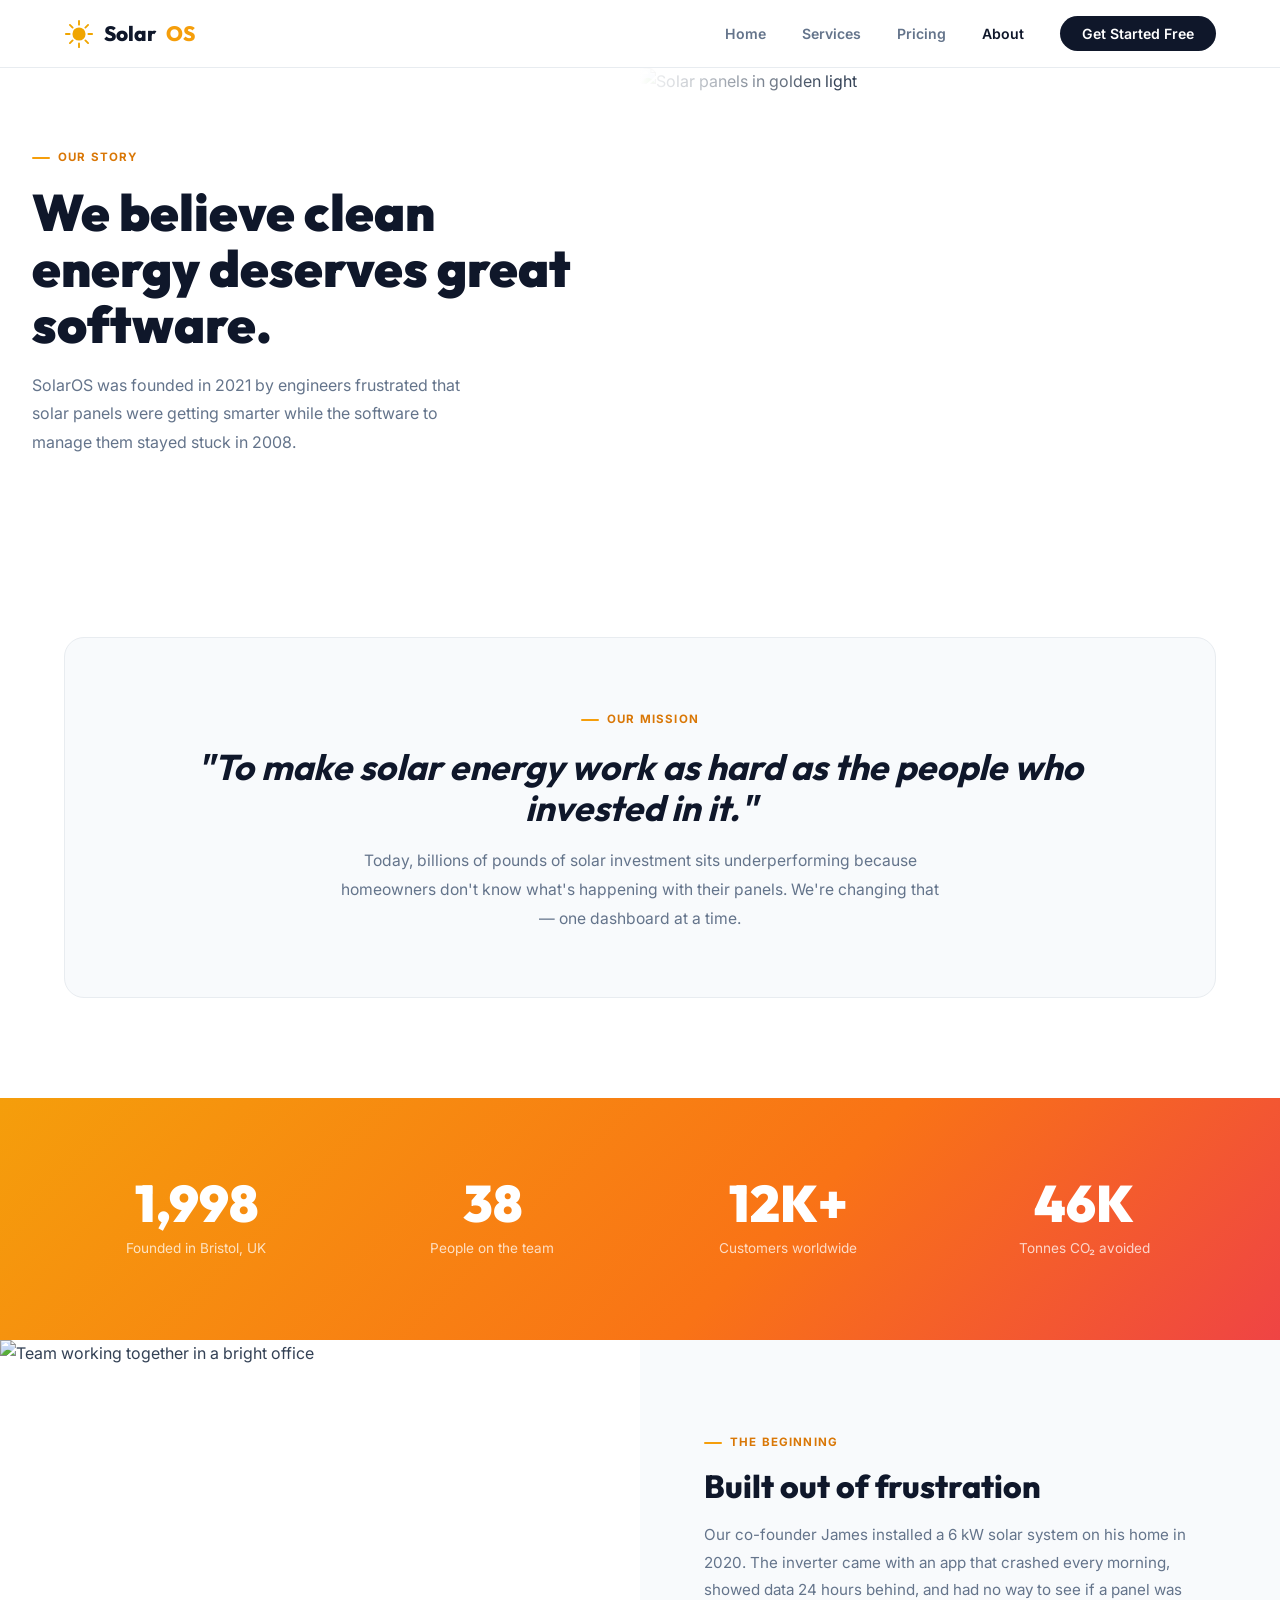
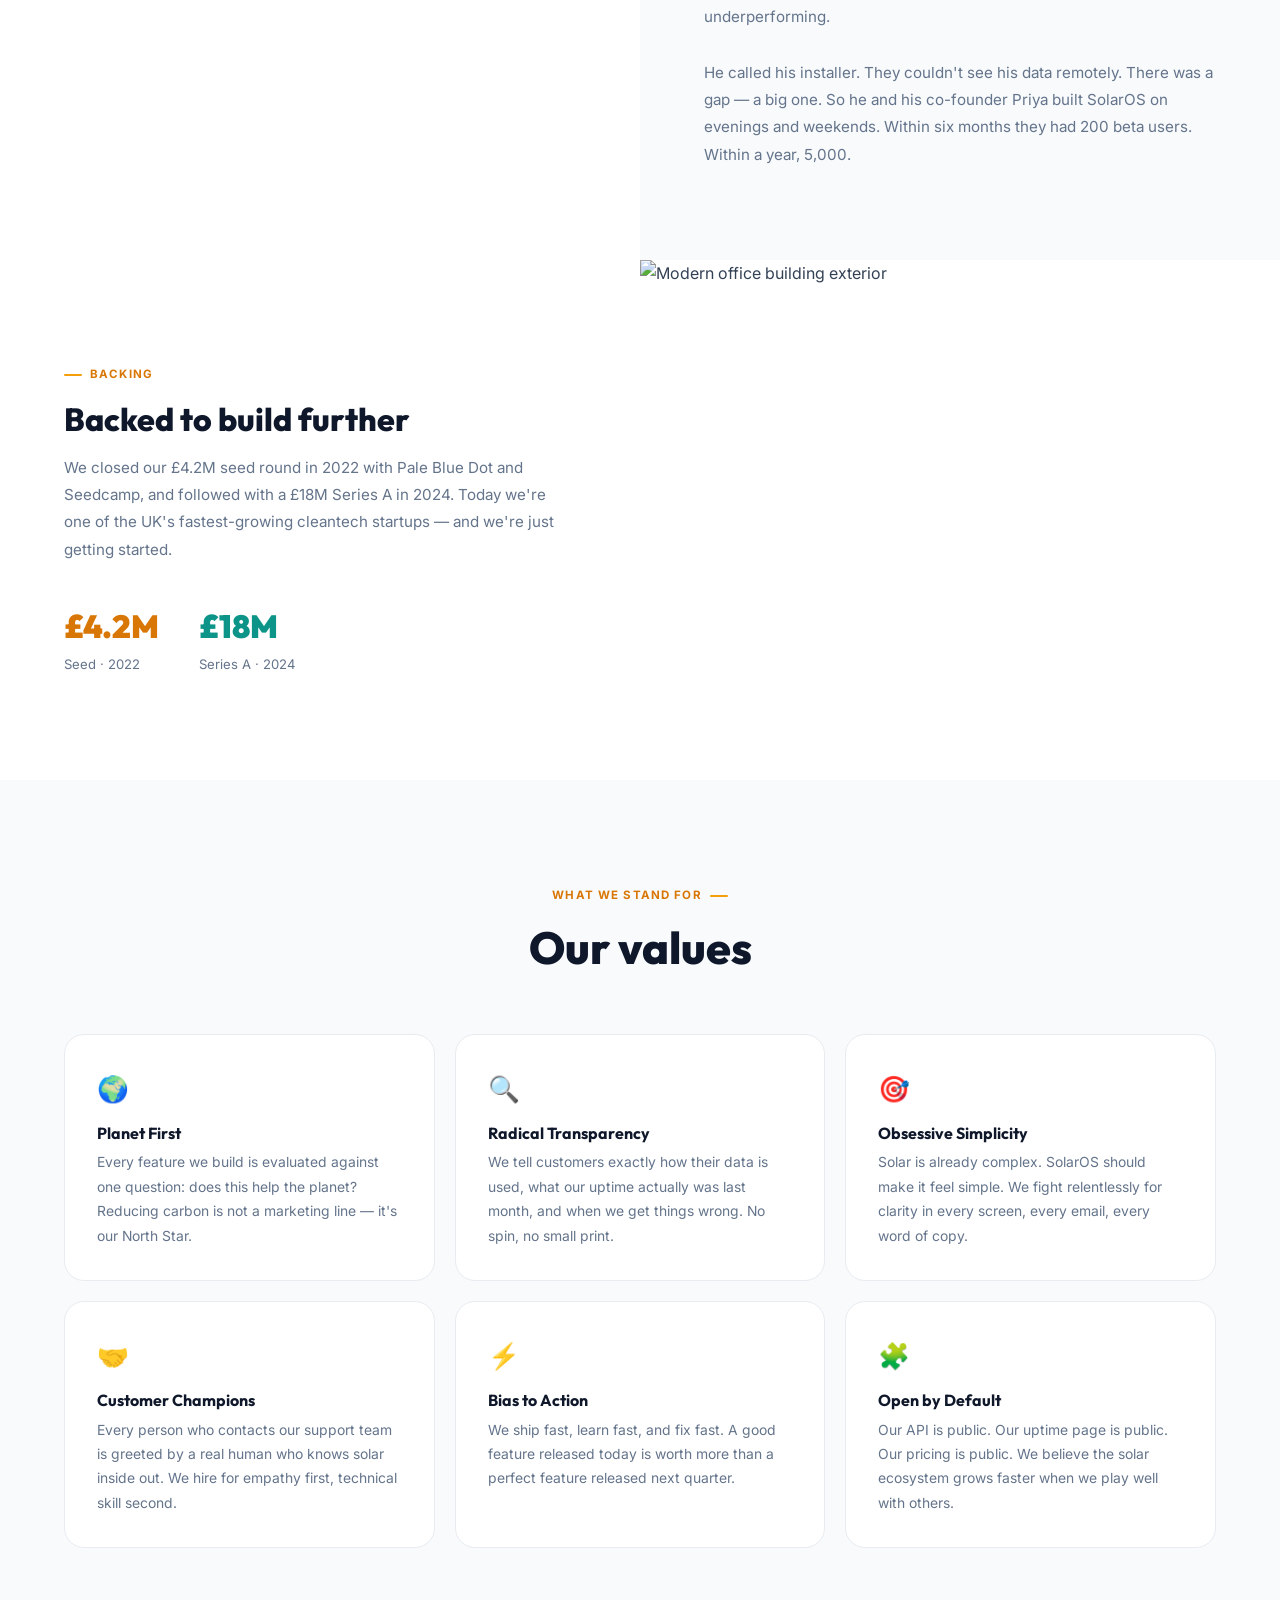
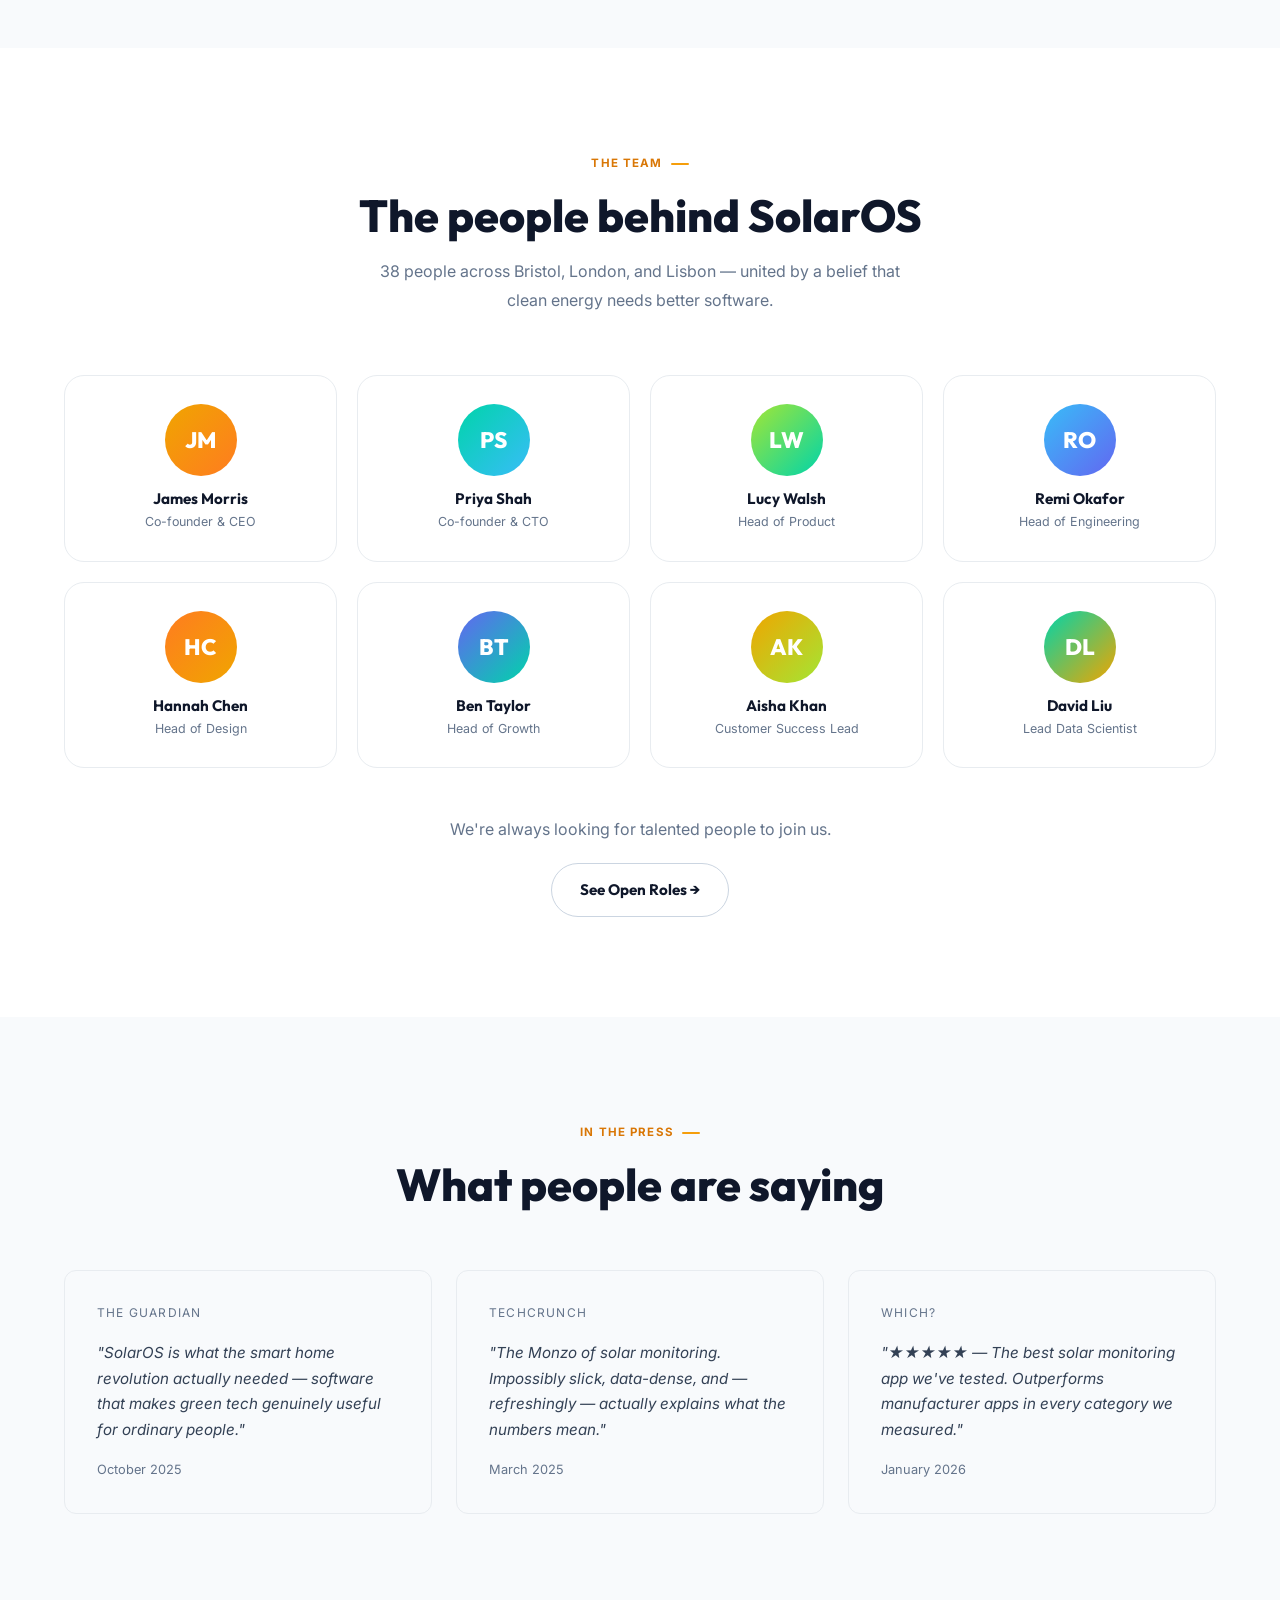
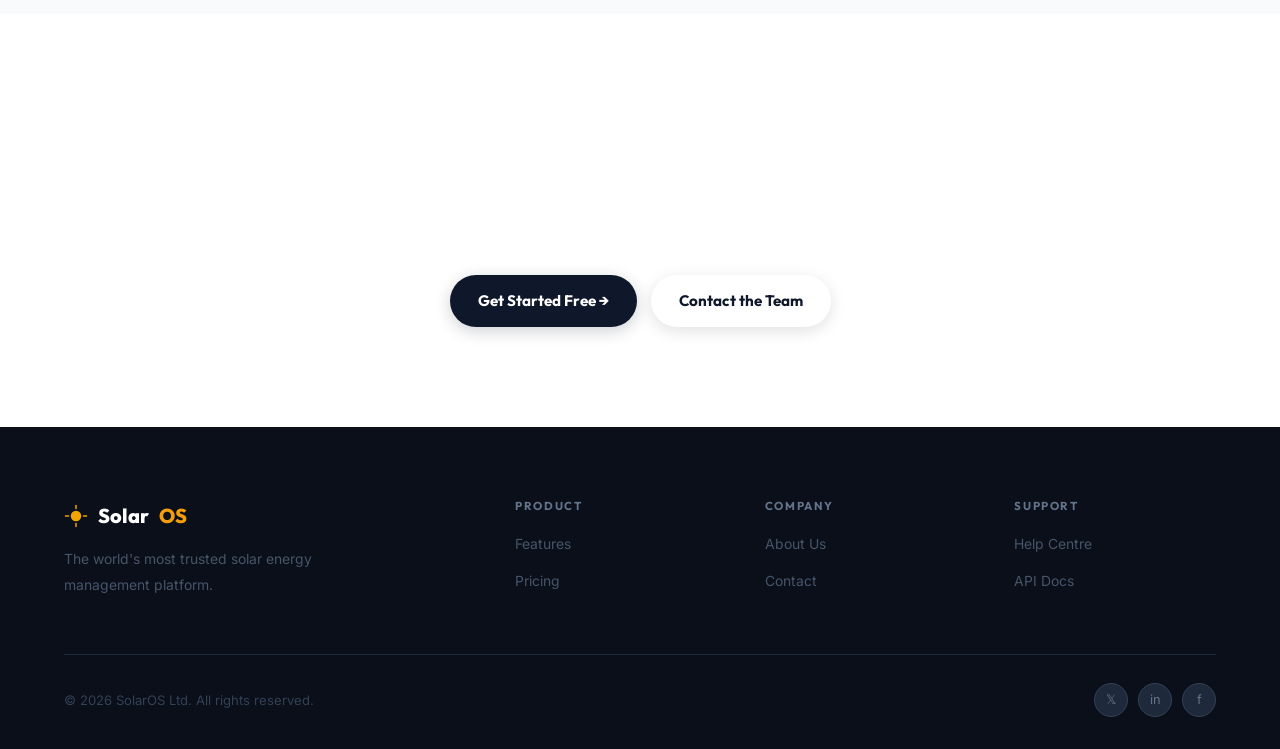
==== commit 9c6c2e43: "Add files via upload" ====
--- a/about.html
+++ b/about.html
@@ -31,10 +31,13 @@
 
 <!-- PAGE HERO -->
 <div class="page-hero">
-  <div class="page-hero-inner">
+  <div class="page-hero-content">
     <div class="section-tag reveal">Our Story</div>
-    <h1 class="reveal">We believe clean energy<br><span style="color:#d97706">deserves great software.</span></h1>
-    <p class="reveal">SolarOS was founded in 2021 by a team of engineers frustrated that solar panels were getting smarter while the software to manage them stayed stuck in 2008.</p>
+    <h1 class="reveal">We believe clean energy deserves great software.</h1>
+    <p class="reveal">SolarOS was founded in 2021 by engineers frustrated that solar panels were getting smarter while the software to manage them stayed stuck in 2008.</p>
+  </div>
+  <div class="page-hero-img">
+    <img src="https://images.unsplash.com/photo-1497440001374-f26997328c1b?w=1200&q=80&fit=crop" alt="Solar panels in golden light">
   </div>
 </div>
 
@@ -71,29 +74,40 @@
   </div>
 </div>
 
-<!-- STORY -->
-<section class="section">
-  <div class="container">
-    <div style="display:grid;grid-template-columns:1fr 1fr;gap:80px;align-items:center" class="reveal">
+<!-- STORY — image row -->
+<div class="img-row">
+  <div class="img-row-img">
+    <img src="https://images.unsplash.com/photo-1517245386807-bb43f82c33c4?w=1000&q=80&fit=crop" alt="Team working together in a bright office">
+  </div>
+  <div class="img-row-content soft reveal">
+    <div class="section-tag">The Beginning</div>
+    <h2>Built out of frustration</h2>
+    <p>Our co-founder James installed a 6 kW solar system on his home in 2020. The inverter came with an app that crashed every morning, showed data 24 hours behind, and had no way to see if a panel was underperforming.</p>
+    <p style="margin-top:0;margin-bottom:0">He called his installer. They couldn't see his data remotely. There was a gap — a big one. So he and his co-founder Priya built SolarOS on evenings and weekends. Within six months they had 200 beta users. Within a year, 5,000.</p>
+  </div>
+</div>
+
+<!-- FUNDING — image row reversed -->
+<div class="img-row reverse">
+  <div class="img-row-img">
+    <img src="https://images.unsplash.com/photo-1560179707-f14e90ef3623?w=1000&q=80&fit=crop" alt="Modern office building exterior">
+  </div>
+  <div class="img-row-content reveal">
+    <div class="section-tag">Backing</div>
+    <h2>Backed to build further</h2>
+    <p>We closed our £4.2M seed round in 2022 with Pale Blue Dot and Seedcamp, and followed with a £18M Series A in 2024. Today we're one of the UK's fastest-growing cleantech startups — and we're just getting started.</p>
+    <div style="display:flex;gap:40px;margin-top:8px">
       <div>
-        <div class="section-tag">The Beginning</div>
-        <h2 class="section-title" style="font-size:2rem">Built out of frustration</h2>
-        <p style="color:var(--text-muted);margin-bottom:20px">Our co-founder James installed a 6 kW solar system on his home in 2020. The inverter came with an app that crashed every morning, showed data 24 hours behind, and had no way to see if a panel was underperforming.</p>
-        <p style="color:var(--text-muted);margin-bottom:20px">He called his installer. They couldn't see his data remotely. He called the manufacturer. Their enterprise support was for utilities, not homeowners. There was a gap — a big one.</p>
-        <p style="color:var(--text-muted)">So he and his co-founder Priya built SolarOS on evenings and weekends. Within six months they had 200 beta users. Within a year, 5,000. Today we're one of the UK's fastest-growing cleantech startups.</p>
-      </div>
-      <div style="background:var(--bg-card);border:1px solid var(--border);border-radius:20px;padding:40px;text-align:center">
-        <div style="font-size:5rem;margin-bottom:16px">☀️</div>
-        <div style="font-family:'Outfit',sans-serif;font-size:1.3rem;font-weight:800;color:var(--text);margin-bottom:8px">Founded 2021 · Bristol, UK</div>
-        <div style="font-size:.9rem;color:var(--text-muted);margin-bottom:32px">Backed by Pale Blue Dot, Seedcamp & angels from Octopus Energy</div>
-        <div style="display:flex;gap:16px;justify-content:center;flex-wrap:wrap">
-          <div style="text-align:center"><div style="font-family:'Outfit',sans-serif;font-size:1.8rem;font-weight:900;color:#d97706">£4.2M</div><div style="font-size:.8rem;color:var(--text-muted)">Seed funding</div></div>
-          <div style="text-align:center"><div style="font-family:'Outfit',sans-serif;font-size:1.8rem;font-weight:900;color:#0d9488">Series A</div><div style="font-size:.8rem;color:var(--text-muted)">2024 · £18M</div></div>
-        </div>
-      </div>
-    </div>
-  </div>
-</section>
+        <div style="font-family:'Outfit',sans-serif;font-size:2rem;font-weight:900;color:var(--gold-dark)">£4.2M</div>
+        <div style="font-size:.82rem;color:var(--text-muted)">Seed · 2022</div>
+      </div>
+      <div>
+        <div style="font-family:'Outfit',sans-serif;font-size:2rem;font-weight:900;color:var(--teal)">£18M</div>
+        <div style="font-size:.82rem;color:var(--text-muted)">Series A · 2024</div>
+      </div>
+    </div>
+  </div>
+</div>
 
 <!-- VALUES -->
 <section class="section bg-alt">
@@ -149,12 +163,12 @@
       <div class="team-card reveal">
         <div class="team-avatar" style="background:linear-gradient(135deg,#f0a500,#ff7c20)">JM</div>
         <h4>James Morris</h4>
-        <div class="role">Co-founder & CEO</div>
+        <div class="role">Co-founder &amp; CEO</div>
       </div>
       <div class="team-card reveal">
         <div class="team-avatar" style="background:linear-gradient(135deg,#00d4aa,#38bdf8)">PS</div>
         <h4>Priya Shah</h4>
-        <div class="role">Co-founder & CTO</div>
+        <div class="role">Co-founder &amp; CTO</div>
       </div>
       <div class="team-card reveal">
         <div class="team-avatar" style="background:linear-gradient(135deg,#a3e635,#00d4aa)">LW</div>
@@ -222,13 +236,15 @@
 </section>
 
 <!-- CTA -->
-<div class="cta-band">
-  <div class="container">
-    <h2>Join the clean energy revolution</h2>
-    <p>12,000+ households and businesses are already running smarter solar with SolarOS. Start free today.</p>
+<div class="cta-band" style="position:relative;overflow:hidden">
+  <div class="cta-band-bg" style="background-image:url('https://images.unsplash.com/photo-1466611653911-95081537e5b7?w=1400&q=80&fit=crop')"></div>
+  <div class="cta-band-overlay"></div>
+  <div class="container" style="position:relative;z-index:2">
+    <h2 style="color:#fff">Join the clean energy revolution</h2>
+    <p style="color:rgba(255,255,255,.75)">12,000+ households and businesses are already running smarter solar with SolarOS. Start free today.</p>
     <div class="cta-btns">
       <a href="/contact" class="btn btn-primary">Get Started Free &rarr;</a>
-      <a href="/contact" class="btn btn-outline">Contact the Team</a>
+      <a href="/contact" class="btn btn-white">Contact the Team</a>
     </div>
   </div>
 </div>
--- a/css/style.css
+++ b/css/style.css
@@ -1,5 +1,5 @@
 /* ============================================================
-   SolarOS — Bright Light Theme
+   SolarOS — Clean Minimal Theme
    ============================================================ */
 
 @import url('https://fonts.googleapis.com/css2?family=Outfit:wght@300;400;500;600;700;800;900&family=Inter:wght@400;500;600&display=swap');
@@ -12,33 +12,28 @@
   --teal:       #0d9488;
   --teal-light: #14b8a6;
   --blue:       #0ea5e9;
-  --blue-dark:  #0284c7;
-  --purple:     #8b5cf6;
   --green:      #22c55e;
 
-  /* Light theme backgrounds */
   --bg:         #ffffff;
   --bg-soft:    #f8fafc;
   --bg-card:    #ffffff;
   --bg-alt:     #f1f5f9;
-  --border:     #e2e8f0;
+  --border:     #e8ecf0;
   --border-mid: #cbd5e1;
 
-  /* Text */
   --text:       #0f172a;
   --text-mid:   #334155;
   --text-muted: #64748b;
   --text-light: #94a3b8;
 
-  /* Gradients */
   --grad-sun:   linear-gradient(135deg, #f59e0b 0%, #f97316 100%);
   --grad-teal:  linear-gradient(135deg, #0d9488 0%, #0ea5e9 100%);
-  --grad-hero:  linear-gradient(160deg, #fffbeb 0%, #f0fdf4 40%, #eff6ff 100%);
-
-  --radius:     14px;
-  --shadow-sm:  0 1px 3px rgba(0,0,0,.08), 0 1px 2px rgba(0,0,0,.05);
-  --shadow:     0 4px 24px rgba(0,0,0,.08), 0 2px 8px rgba(0,0,0,.05);
-  --shadow-lg:  0 20px 60px rgba(0,0,0,.1), 0 8px 24px rgba(0,0,0,.06);
+
+  --radius:     12px;
+  --radius-lg:  20px;
+  --shadow-sm:  0 1px 4px rgba(0,0,0,.06);
+  --shadow:     0 4px 20px rgba(0,0,0,.07);
+  --shadow-lg:  0 16px 48px rgba(0,0,0,.1);
 }
 
 /* ---------- Reset ---------- */
@@ -53,11 +48,11 @@
 }
 h1,h2,h3,h4,h5 {
   font-family: 'Outfit', sans-serif;
-  line-height: 1.2;
+  line-height: 1.15;
   color: var(--text);
 }
 a { color: inherit; text-decoration: none; }
-img { max-width: 100%; display: block; }
+img { max-width: 100%; display: block; object-fit: cover; }
 ul { list-style: none; }
 button { cursor: pointer; font-family: inherit; }
 
@@ -66,49 +61,40 @@
   position: fixed; top: 0; left: 0; right: 0; z-index: 1000;
   display: flex; align-items: center; justify-content: space-between;
   padding: 0 5%;
-  height: 72px;
-  background: rgba(255,255,255,0.92);
-  backdrop-filter: blur(18px);
+  height: 68px;
+  background: rgba(255,255,255,0.94);
+  backdrop-filter: blur(20px);
   border-bottom: 1px solid var(--border);
   transition: box-shadow .3s;
 }
-.nav.scrolled { box-shadow: 0 4px 24px rgba(0,0,0,.08); }
+.nav.scrolled { box-shadow: 0 4px 24px rgba(0,0,0,.07); }
 .nav-logo {
   display: flex; align-items: center; gap: 10px;
-  font-family: 'Outfit', sans-serif; font-size: 1.35rem; font-weight: 800;
+  font-family: 'Outfit', sans-serif; font-size: 1.3rem; font-weight: 800;
   color: var(--text);
 }
 .nav-logo span { color: var(--gold); }
-.nav-logo svg { width: 32px; height: 32px; }
+.nav-logo svg { width: 30px; height: 30px; }
 .nav-links { display: flex; align-items: center; gap: 36px; }
 .nav-links a {
-  font-size: .92rem; font-weight: 600; color: var(--text-muted);
-  transition: color .2s; position: relative;
-}
-.nav-links a::after {
-  content: ''; position: absolute; bottom: -4px; left: 0; right: 0;
-  height: 2px; background: var(--gold); border-radius: 2px;
-  transform: scaleX(0); transition: transform .2s;
+  font-size: .88rem; font-weight: 600; color: var(--text-muted);
+  transition: color .2s;
 }
 .nav-links a:hover, .nav-links a.active { color: var(--text); }
-.nav-links a:hover::after, .nav-links a.active::after { transform: scaleX(1); }
 .nav-cta {
-  padding: 10px 22px; border-radius: 50px;
-  background: var(--grad-sun); color: #fff !important;
-  font-weight: 700; font-size: .9rem;
-  box-shadow: 0 4px 16px rgba(245,158,11,.35);
-  transition: transform .2s, box-shadow .2s;
-  white-space: nowrap;
-}
-.nav-cta::after { display: none !important; }
-.nav-cta:hover { transform: translateY(-2px); box-shadow: 0 8px 24px rgba(245,158,11,.45); }
-.nav-burger { display: none; background: none; border: 2px solid var(--border); border-radius: 8px; color: var(--text); font-size: 1.2rem; padding: 4px 10px; }
+  padding: 9px 22px; border-radius: 50px;
+  background: var(--text); color: #fff !important;
+  font-weight: 700; font-size: .88rem;
+  transition: background .2s, transform .2s;
+}
+.nav-cta:hover { background: #1e293b; transform: translateY(-1px); }
+.nav-burger { display: none; background: none; border: 1.5px solid var(--border); border-radius: 8px; color: var(--text); font-size: 1.1rem; padding: 5px 10px; }
 .nav-mobile {
   display: none; flex-direction: column; gap: 0;
-  position: fixed; top: 72px; left: 0; right: 0; z-index: 999;
+  position: fixed; top: 68px; left: 0; right: 0; z-index: 999;
   background: var(--bg);
   border-bottom: 1px solid var(--border);
-  box-shadow: 0 8px 24px rgba(0,0,0,.1);
+  box-shadow: 0 8px 24px rgba(0,0,0,.08);
   padding: 16px 5%;
 }
 .nav-mobile.open { display: flex; }
@@ -118,422 +104,450 @@
 /* ---------- Buttons ---------- */
 .btn {
   display: inline-flex; align-items: center; gap: 8px;
-  padding: 14px 32px; border-radius: 50px;
-  font-family: 'Outfit', sans-serif; font-weight: 700; font-size: 1rem;
+  padding: 13px 28px; border-radius: 50px;
+  font-family: 'Outfit', sans-serif; font-weight: 700; font-size: .95rem;
   border: none; transition: all .2s; white-space: nowrap; cursor: pointer;
 }
 .btn-primary {
+  background: var(--text); color: #fff;
+  box-shadow: 0 4px 16px rgba(15,23,42,.2);
+}
+.btn-primary:hover { background: #1e293b; transform: translateY(-2px); box-shadow: 0 8px 28px rgba(15,23,42,.28); }
+.btn-gold {
   background: var(--grad-sun); color: #fff;
-  box-shadow: 0 4px 20px rgba(245,158,11,.35);
-}
-.btn-primary:hover { transform: translateY(-2px); box-shadow: 0 8px 32px rgba(245,158,11,.5); }
+  box-shadow: 0 4px 16px rgba(245,158,11,.3);
+}
+.btn-gold:hover { transform: translateY(-2px); box-shadow: 0 8px 28px rgba(245,158,11,.45); }
 .btn-outline {
   background: transparent; color: var(--text);
-  border: 2px solid var(--border-mid);
-}
-.btn-outline:hover { border-color: var(--gold); color: var(--gold-dark); transform: translateY(-2px); }
+  border: 1.5px solid var(--border-mid);
+}
+.btn-outline:hover { border-color: var(--text); transform: translateY(-1px); }
 .btn-teal {
   background: var(--grad-teal); color: #fff;
-  box-shadow: 0 4px 20px rgba(13,148,136,.3);
-}
-.btn-teal:hover { transform: translateY(-2px); box-shadow: 0 8px 32px rgba(13,148,136,.45); }
-.btn-sm { padding: 10px 22px; font-size: .9rem; }
+  box-shadow: 0 4px 16px rgba(13,148,136,.25);
+}
+.btn-teal:hover { transform: translateY(-2px); box-shadow: 0 8px 28px rgba(13,148,136,.4); }
+.btn-white {
+  background: #fff; color: var(--text);
+  box-shadow: 0 4px 16px rgba(0,0,0,.12);
+}
+.btn-white:hover { transform: translateY(-2px); box-shadow: 0 8px 28px rgba(0,0,0,.18); }
 
 /* ---------- Section Layout ---------- */
 .section { padding: 100px 5%; }
-.section-sm { padding: 60px 5%; }
-.container { max-width: 1200px; margin: 0 auto; }
+.container { max-width: 1180px; margin: 0 auto; }
 .section-tag {
-  display: inline-flex; align-items: center; gap: 8px;
-  padding: 6px 16px; border-radius: 50px;
-  background: #fef3c7; border: 1px solid #fde68a;
-  font-size: .78rem; font-weight: 700; color: var(--gold-dark);
-  letter-spacing: .08em; text-transform: uppercase; margin-bottom: 20px;
-}
-.section-title { font-size: clamp(2rem, 4vw, 3rem); font-weight: 800; margin-bottom: 18px; color: var(--text); }
-.section-sub { font-size: 1.05rem; color: var(--text-muted); max-width: 580px; }
-.section-header { margin-bottom: 64px; }
+  display: inline-flex; align-items: center;
+  font-size: .72rem; font-weight: 700; color: var(--gold-dark);
+  letter-spacing: .1em; text-transform: uppercase; margin-bottom: 16px;
+}
+.section-tag::before { content: ''; display: block; width: 18px; height: 2px; background: var(--gold); border-radius: 2px; margin-right: 8px; }
+.section-title { font-size: clamp(2rem, 3.5vw, 2.8rem); font-weight: 800; margin-bottom: 16px; }
+.section-sub { font-size: 1rem; color: var(--text-muted); max-width: 520px; line-height: 1.8; }
+.section-header { margin-bottom: 60px; }
 .section-header.center { text-align: center; }
 .section-header.center .section-sub { margin: 0 auto; }
+.section-header.center .section-tag { justify-content: center; }
+.section-header.center .section-tag::before { display: none; }
+.section-header.center .section-tag::after { content: ''; display: block; width: 18px; height: 2px; background: var(--gold); border-radius: 2px; margin-left: 8px; }
 
 /* ---------- Hero ---------- */
 .hero {
   position: relative; min-height: 100vh;
   display: flex; align-items: center;
   padding: 120px 5% 80px;
-  background: var(--grad-hero);
   overflow: hidden;
-}
-.hero::before {
-  content: ''; position: absolute; inset: 0;
-  background:
-    radial-gradient(ellipse 60% 50% at 70% 40%, rgba(245,158,11,.12) 0%, transparent 60%),
-    radial-gradient(ellipse 40% 40% at 20% 60%, rgba(14,165,233,.1) 0%, transparent 60%);
-  pointer-events: none;
-}
-.hero-canvas {
-  position: absolute; inset: 0; width: 100%; height: 100%;
-  opacity: 1; pointer-events: none;
+  background: #0a0f1a;
+}
+.hero-bg {
+  position: absolute; inset: 0;
+  background-image: url('https://images.unsplash.com/photo-1509391366360-2e959784a276?w=1800&q=80&fit=crop');
+  background-size: cover; background-position: center 40%;
+  opacity: 0.38;
+}
+.hero-overlay {
+  position: absolute; inset: 0;
+  background: linear-gradient(135deg, rgba(10,15,26,.82) 0%, rgba(10,15,26,.55) 60%, rgba(13,148,136,.15) 100%);
 }
 .hero-inner {
   position: relative; z-index: 2;
-  max-width: 1200px; margin: 0 auto; width: 100%;
-  display: grid; grid-template-columns: 1fr 1fr; gap: 60px; align-items: center;
+  max-width: 1180px; margin: 0 auto; width: 100%;
+  display: grid; grid-template-columns: 1fr 1fr; gap: 64px; align-items: center;
 }
 .hero-badge {
   display: inline-flex; align-items: center; gap: 8px;
-  padding: 7px 16px; border-radius: 50px;
-  background: #fef3c7; border: 1px solid #fde68a;
-  font-size: .8rem; font-weight: 700; color: var(--gold-dark);
-  margin-bottom: 24px;
+  padding: 6px 14px; border-radius: 50px;
+  background: rgba(245,158,11,.15); border: 1px solid rgba(245,158,11,.3);
+  font-size: .75rem; font-weight: 700; color: #fbbf24;
+  margin-bottom: 24px; letter-spacing: .05em;
 }
 .hero-badge .dot {
-  width: 8px; height: 8px; border-radius: 50%;
+  width: 7px; height: 7px; border-radius: 50%;
   background: var(--green); animation: pulse-dot 2s infinite;
 }
 .hero h1 {
-  font-size: clamp(2.4rem, 5vw, 3.8rem);
-  font-weight: 900; margin-bottom: 22px; letter-spacing: -.02em; color: var(--text);
+  font-size: clamp(2.6rem, 5vw, 4rem);
+  font-weight: 900; margin-bottom: 22px; letter-spacing: -.02em; color: #fff;
+  line-height: 1.1;
 }
 .hero h1 .highlight {
   background: var(--grad-sun); -webkit-background-clip: text;
   -webkit-text-fill-color: transparent; background-clip: text;
 }
-.hero-desc { font-size: 1.1rem; color: var(--text-muted); margin-bottom: 36px; max-width: 480px; }
-.hero-btns { display: flex; gap: 16px; flex-wrap: wrap; margin-bottom: 48px; }
-.hero-stats { display: flex; gap: 36px; flex-wrap: wrap; }
-.hero-stat .num { font-family: 'Outfit', sans-serif; font-size: 1.8rem; font-weight: 800; color: var(--text); }
-.hero-stat .lbl { font-size: .8rem; color: var(--text-muted); margin-top: 2px; }
-.hero-visual { display: flex; justify-content: center; align-items: center; }
+.hero-desc { font-size: 1.05rem; color: rgba(255,255,255,.7); margin-bottom: 36px; max-width: 460px; line-height: 1.8; }
+.hero-btns { display: flex; gap: 14px; flex-wrap: wrap; margin-bottom: 52px; }
+.hero-stats { display: flex; gap: 40px; flex-wrap: wrap; padding-top: 28px; border-top: 1px solid rgba(255,255,255,.12); }
+.hero-stat .num { font-family: 'Outfit', sans-serif; font-size: 1.7rem; font-weight: 800; color: #fff; }
+.hero-stat .lbl { font-size: .78rem; color: rgba(255,255,255,.5); margin-top: 2px; }
+
+/* Hero right — metric card */
+.hero-visual { display: flex; flex-direction: column; gap: 16px; }
 .hero-card {
-  background: rgba(255,255,255,.85); backdrop-filter: blur(20px);
-  border: 1px solid var(--border); border-radius: 24px;
-  padding: 32px; width: 100%; max-width: 380px;
-  box-shadow: var(--shadow-lg);
-}
-.hero-card-title { font-size: .78rem; color: var(--text-muted); text-transform: uppercase; letter-spacing: .1em; font-weight: 600; margin-bottom: 20px; }
-.hero-card-kpi { font-family: 'Outfit', sans-serif; font-size: 3rem; font-weight: 900; color: var(--gold-dark); margin-bottom: 4px; }
-.hero-card-sub { font-size: .88rem; color: var(--green); font-weight: 600; margin-bottom: 28px; }
-.hero-bars { display: flex; flex-direction: column; gap: 12px; }
-.hero-bar-row { display: flex; align-items: center; gap: 12px; font-size: .82rem; }
-.hero-bar-row .bar-lbl { width: 60px; color: var(--text-muted); font-weight: 500; }
-.hero-bar-row .bar-track {
-  flex: 1; height: 8px; background: var(--bg-alt); border-radius: 4px; overflow: hidden;
-}
-.hero-bar-row .bar-fill { height: 100%; border-radius: 4px; transition: width 1.2s cubic-bezier(.4,0,.2,1); }
-.hero-bar-row .bar-val { width: 36px; text-align: right; color: var(--text-mid); font-weight: 600; }
+  background: rgba(255,255,255,.07);
+  backdrop-filter: blur(24px);
+  border: 1px solid rgba(255,255,255,.12);
+  border-radius: 20px;
+  padding: 28px 32px;
+}
+.hero-card-title { font-size: .72rem; color: rgba(255,255,255,.5); text-transform: uppercase; letter-spacing: .1em; font-weight: 600; margin-bottom: 14px; }
+.hero-card-kpi { font-family: 'Outfit', sans-serif; font-size: 2.8rem; font-weight: 900; color: #fff; margin-bottom: 4px; }
+.hero-card-sub { font-size: .82rem; color: #34d399; font-weight: 600; margin-bottom: 24px; }
+.hero-bars { display: flex; flex-direction: column; gap: 11px; }
+.hero-bar-row { display: flex; align-items: center; gap: 10px; font-size: .78rem; }
+.hero-bar-row .bar-lbl { width: 54px; color: rgba(255,255,255,.5); font-weight: 500; }
+.hero-bar-row .bar-track { flex: 1; height: 6px; background: rgba(255,255,255,.08); border-radius: 3px; overflow: hidden; }
+.hero-bar-row .bar-fill { height: 100%; border-radius: 3px; transition: width 1.2s cubic-bezier(.4,0,.2,1); }
+.hero-bar-row .bar-val { width: 34px; text-align: right; color: rgba(255,255,255,.7); font-weight: 600; }
+
+.hero-mini-cards { display: grid; grid-template-columns: 1fr 1fr; gap: 12px; }
+.hero-mini-card {
+  background: rgba(255,255,255,.06);
+  border: 1px solid rgba(255,255,255,.1);
+  border-radius: 14px; padding: 18px 20px;
+}
+.hero-mini-card .mini-val { font-family: 'Outfit', sans-serif; font-size: 1.4rem; font-weight: 800; color: #fff; margin-bottom: 2px; }
+.hero-mini-card .mini-lbl { font-size: .72rem; color: rgba(255,255,255,.45); }
 
 /* ---------- Trusted by ---------- */
 .trusted {
-  padding: 36px 5%;
-  background: var(--bg-soft);
+  padding: 32px 5%;
   border-top: 1px solid var(--border); border-bottom: 1px solid var(--border);
 }
-.trusted-inner { max-width: 1200px; margin: 0 auto; display: flex; align-items: center; gap: 48px; flex-wrap: wrap; }
-.trusted-label { font-size: .78rem; color: var(--text-light); text-transform: uppercase; letter-spacing: .12em; font-weight: 600; white-space: nowrap; }
-.trusted-logos { display: flex; align-items: center; gap: 40px; flex-wrap: wrap; }
+.trusted-inner { max-width: 1180px; margin: 0 auto; display: flex; align-items: center; gap: 48px; flex-wrap: wrap; }
+.trusted-label { font-size: .72rem; color: var(--text-light); text-transform: uppercase; letter-spacing: .14em; font-weight: 600; white-space: nowrap; }
+.trusted-logos { display: flex; align-items: center; gap: 44px; flex-wrap: wrap; }
 .trusted-logos span {
-  font-family: 'Outfit', sans-serif; font-size: 1.05rem; font-weight: 800;
-  color: var(--border-mid); letter-spacing: .05em; transition: color .3s;
-}
-.trusted-logos span:hover { color: var(--text-muted); }
-
-/* ---------- Feature Cards ---------- */
-.features-grid { display: grid; grid-template-columns: repeat(3, 1fr); gap: 24px; }
+  font-family: 'Outfit', sans-serif; font-size: .95rem; font-weight: 800;
+  color: #d1d5db; letter-spacing: .06em;
+}
+
+/* ---------- Image Feature Rows ---------- */
+.img-row {
+  display: grid; grid-template-columns: 1fr 1fr; gap: 0;
+  align-items: stretch; min-height: 520px;
+  overflow: hidden;
+}
+.img-row.reverse { direction: rtl; }
+.img-row.reverse > * { direction: ltr; }
+.img-row-img {
+  position: relative; overflow: hidden;
+  min-height: 420px;
+}
+.img-row-img img {
+  width: 100%; height: 100%; object-fit: cover;
+  transition: transform 8s ease;
+}
+.img-row:hover .img-row-img img { transform: scale(1.04); }
+.img-row-content {
+  padding: 72px 64px; display: flex; flex-direction: column; justify-content: center;
+  background: var(--bg);
+}
+.img-row-content.dark { background: #0f172a; }
+.img-row-content.dark h2 { color: #fff; }
+.img-row-content.dark p { color: rgba(255,255,255,.6); }
+.img-row-content.dark .section-tag { color: #fbbf24; }
+.img-row-content.dark .section-tag::before { background: #fbbf24; }
+.img-row-content.dark .feat-check { color: rgba(255,255,255,.5); }
+.img-row-content.soft { background: var(--bg-soft); }
+.img-row-content h2 { font-size: clamp(1.8rem, 2.5vw, 2.4rem); font-weight: 800; margin-bottom: 16px; }
+.img-row-content p { color: var(--text-muted); margin-bottom: 28px; line-height: 1.8; font-size: .95rem; }
+.feat-list { display: flex; flex-direction: column; gap: 10px; margin-bottom: 32px; }
+.feat-list li { display: flex; align-items: center; gap: 10px; font-size: .9rem; color: var(--text-mid); }
+.feat-check { color: var(--teal); font-weight: 700; font-size: .85rem; flex-shrink: 0; }
+
+/* ---------- Feature Cards Grid ---------- */
+.features-grid { display: grid; grid-template-columns: repeat(3, 1fr); gap: 1px; background: var(--border); border: 1px solid var(--border); border-radius: var(--radius-lg); overflow: hidden; }
 .feat-card {
-  background: var(--bg-card); border: 1px solid var(--border);
-  border-radius: var(--radius); padding: 36px 28px;
-  transition: transform .3s, box-shadow .3s, border-color .3s;
-  box-shadow: var(--shadow-sm);
-}
-.feat-card:hover {
-  transform: translateY(-6px);
-  box-shadow: var(--shadow-lg);
-  border-color: var(--gold);
-}
-.feat-icon {
-  width: 52px; height: 52px; border-radius: 14px;
-  display: flex; align-items: center; justify-content: center;
-  margin-bottom: 22px; font-size: 1.4rem;
-}
-.feat-icon.gold { background: #fef3c7; }
-.feat-icon.teal { background: #ccfbf1; }
-.feat-icon.blue { background: #e0f2fe; }
-.feat-icon.amber { background: #ffedd5; }
-.feat-icon.purple { background: #ede9fe; }
-.feat-icon.green { background: #dcfce7; }
-.feat-card h3 { font-size: 1.1rem; font-weight: 700; margin-bottom: 10px; color: var(--text); }
-.feat-card p { font-size: .9rem; color: var(--text-muted); line-height: 1.75; }
+  background: var(--bg-card); padding: 40px 32px;
+  transition: background .25s;
+}
+.feat-card:hover { background: #fafbfc; }
+.feat-num { font-family: 'Outfit', sans-serif; font-size: .72rem; font-weight: 800; color: var(--text-light); letter-spacing: .1em; margin-bottom: 24px; }
+.feat-card h3 { font-size: 1.05rem; font-weight: 700; margin-bottom: 10px; color: var(--text); }
+.feat-card p { font-size: .88rem; color: var(--text-muted); line-height: 1.75; }
+.feat-icon-sm { font-size: 1.5rem; margin-bottom: 16px; }
 
 /* ---------- How it works ---------- */
-.how-grid { display: grid; grid-template-columns: repeat(4, 1fr); gap: 24px; position: relative; }
-.how-grid::before {
-  content: ''; position: absolute; top: 36px; left: 10%; right: 10%;
-  height: 2px;
-  background: linear-gradient(90deg, var(--gold), var(--teal-light));
-  opacity: .25; z-index: 0;
-}
-.how-step { position: relative; z-index: 1; text-align: center; padding: 0 12px; }
-.how-num {
-  width: 72px; height: 72px; border-radius: 50%;
-  display: flex; align-items: center; justify-content: center;
-  margin: 0 auto 24px;
-  font-family: 'Outfit', sans-serif; font-size: 1.5rem; font-weight: 800; color: #fff;
-  background: var(--grad-sun); box-shadow: 0 8px 24px rgba(245,158,11,.35);
-}
-.how-step h3 { font-size: 1rem; font-weight: 700; margin-bottom: 10px; color: var(--text); }
-.how-step p { font-size: .88rem; color: var(--text-muted); }
+.steps-grid { display: grid; grid-template-columns: repeat(4, 1fr); gap: 48px; }
+.step { text-align: left; }
+.step-num {
+  font-family: 'Outfit', sans-serif; font-size: 3rem; font-weight: 900;
+  color: #f1f5f9; line-height: 1; margin-bottom: 20px;
+  -webkit-text-stroke: 2px var(--border-mid);
+}
+.step h3 { font-size: 1rem; font-weight: 700; margin-bottom: 8px; color: var(--text); }
+.step p { font-size: .88rem; color: var(--text-muted); line-height: 1.75; }
 
 /* ---------- Stats Band ---------- */
 .stats-band {
-  background: linear-gradient(135deg, #0f172a 0%, #1e3a5f 100%);
-  padding: 72px 5%;
-}
-.stats-inner { max-width: 1200px; margin: 0 auto; display: grid; grid-template-columns: repeat(4, 1fr); gap: 32px; }
+  background: linear-gradient(135deg, #f59e0b 0%, #f97316 60%, #ef4444 100%);
+  padding: 80px 5%; position: relative; overflow: hidden;
+}
+.stats-band::before {
+  content: ''; position: absolute; inset: 0;
+  background: url('https://images.unsplash.com/photo-1497440001374-f26997328c1b?w=1400&q=60&fit=crop') center/cover;
+  opacity: 0.08; pointer-events: none;
+}
+.stats-inner { max-width: 1180px; margin: 0 auto; display: grid; grid-template-columns: repeat(4, 1fr); gap: 32px; position: relative; }
 .stat-item { text-align: center; }
 .stat-num {
   font-family: 'Outfit', sans-serif; font-size: clamp(2.4rem, 4vw, 3.2rem);
-  font-weight: 900; line-height: 1;
-  background: var(--grad-sun); -webkit-background-clip: text;
-  -webkit-text-fill-color: transparent; background-clip: text;
-}
-.stat-lbl { font-size: .9rem; color: #94a3b8; margin-top: 8px; }
+  font-weight: 900; line-height: 1; color: #fff;
+}
+.stat-lbl { font-size: .85rem; color: rgba(255,255,255,.75); margin-top: 8px; }
 
 /* ---------- Testimonials ---------- */
 .testi-grid { display: grid; grid-template-columns: repeat(3, 1fr); gap: 24px; }
 .testi-card {
   background: var(--bg-card); border: 1px solid var(--border);
-  border-radius: var(--radius); padding: 32px;
-  box-shadow: var(--shadow-sm);
+  border-radius: var(--radius-lg); padding: 32px;
   transition: box-shadow .3s, transform .3s;
 }
 .testi-card:hover { box-shadow: var(--shadow-lg); transform: translateY(-4px); }
-.testi-stars { color: var(--gold); font-size: 1rem; margin-bottom: 16px; letter-spacing: 2px; }
-.testi-text { font-size: .95rem; color: var(--text-mid); line-height: 1.8; margin-bottom: 24px; }
+.testi-stars { color: var(--gold); font-size: .9rem; margin-bottom: 16px; letter-spacing: 2px; }
+.testi-text { font-size: .92rem; color: var(--text-mid); line-height: 1.85; margin-bottom: 24px; font-style: italic; }
 .testi-author { display: flex; align-items: center; gap: 12px; }
 .testi-avatar {
-  width: 44px; height: 44px; border-radius: 50%;
+  width: 42px; height: 42px; border-radius: 50%;
   display: flex; align-items: center; justify-content: center;
-  font-family: 'Outfit', sans-serif; font-weight: 800; color: #fff; font-size: .95rem;
+  font-family: 'Outfit', sans-serif; font-weight: 800; color: #fff; font-size: .88rem;
   flex-shrink: 0;
 }
-.testi-name { font-weight: 700; font-size: .9rem; color: var(--text); }
-.testi-role { font-size: .8rem; color: var(--text-muted); }
+.testi-name { font-weight: 700; font-size: .88rem; color: var(--text); }
+.testi-role { font-size: .78rem; color: var(--text-muted); }
 
 /* ---------- Pricing ---------- */
-.pricing-grid { display: grid; grid-template-columns: repeat(3, 1fr); gap: 24px; align-items: stretch; }
+.pricing-grid { display: grid; grid-template-columns: repeat(3, 1fr); gap: 24px; align-items: start; }
 .pricing-card {
-  background: var(--bg-card); border: 2px solid var(--border);
-  border-radius: 20px; padding: 40px 32px; position: relative;
+  background: var(--bg-card); border: 1.5px solid var(--border);
+  border-radius: var(--radius-lg); padding: 40px 32px; position: relative;
   display: flex; flex-direction: column;
-  box-shadow: var(--shadow-sm);
   transition: transform .3s, box-shadow .3s;
 }
-.pricing-card:hover { transform: translateY(-8px); box-shadow: var(--shadow-lg); }
+.pricing-card:hover { transform: translateY(-6px); box-shadow: var(--shadow-lg); }
 .pricing-card.featured {
-  background: linear-gradient(160deg, #fffbeb 0%, #fff7ed 100%);
-  border-color: var(--gold);
-  box-shadow: 0 0 0 4px rgba(245,158,11,.12), var(--shadow-lg);
-}
+  background: #0f172a;
+  border-color: #0f172a;
+}
+.pricing-card.featured .pricing-name { color: rgba(255,255,255,.5); }
+.pricing-card.featured .pricing-price .currency,
+.pricing-card.featured .pricing-price .amount { color: #fff; }
+.pricing-card.featured .pricing-price .period { color: rgba(255,255,255,.4); }
+.pricing-card.featured .pricing-desc { color: rgba(255,255,255,.55); }
+.pricing-card.featured .pricing-feature { color: rgba(255,255,255,.8); }
+.pricing-card.featured .check { color: var(--gold); }
+.pricing-card.featured .cross { color: rgba(255,255,255,.25); }
+.pricing-card.featured .pricing-feature.dim { color: rgba(255,255,255,.3); }
 .pricing-badge {
-  position: absolute; top: -15px; left: 50%; transform: translateX(-50%);
-  padding: 5px 18px; border-radius: 50px;
+  position: absolute; top: -14px; left: 50%; transform: translateX(-50%);
+  padding: 4px 16px; border-radius: 50px;
   background: var(--grad-sun); color: #fff;
-  font-family: 'Outfit', sans-serif; font-size: .78rem; font-weight: 800;
-  text-transform: uppercase; letter-spacing: .08em; white-space: nowrap;
-  box-shadow: 0 4px 12px rgba(245,158,11,.4);
-}
-.pricing-name { font-size: .8rem; font-weight: 700; color: var(--text-muted); text-transform: uppercase; letter-spacing: .12em; margin-bottom: 20px; }
-.pricing-price { display: flex; align-items: flex-end; gap: 4px; margin-bottom: 8px; }
-.pricing-price .currency { font-family: 'Outfit', sans-serif; font-size: 1.5rem; font-weight: 700; color: var(--text); padding-bottom: 10px; }
-.pricing-price .amount { font-family: 'Outfit', sans-serif; font-size: 3.5rem; font-weight: 900; color: var(--text); line-height: 1; }
-.pricing-price .period { font-size: .9rem; color: var(--text-muted); padding-bottom: 8px; }
-.pricing-desc { font-size: .88rem; color: var(--text-muted); margin-bottom: 32px; }
-.pricing-features { display: flex; flex-direction: column; gap: 14px; margin-bottom: 36px; flex: 1; }
-.pricing-feature { display: flex; align-items: center; gap: 10px; font-size: .9rem; color: var(--text-mid); }
-.pricing-feature .check { color: var(--teal); font-size: .85rem; font-weight: 700; flex-shrink: 0; }
-.pricing-feature .cross { color: var(--text-light); font-size: .85rem; flex-shrink: 0; }
+  font-family: 'Outfit', sans-serif; font-size: .72rem; font-weight: 800;
+  text-transform: uppercase; letter-spacing: .1em; white-space: nowrap;
+}
+.pricing-name { font-size: .72rem; font-weight: 800; color: var(--text-muted); text-transform: uppercase; letter-spacing: .14em; margin-bottom: 24px; }
+.pricing-price { display: flex; align-items: flex-end; gap: 3px; margin-bottom: 8px; }
+.pricing-price .currency { font-family: 'Outfit', sans-serif; font-size: 1.3rem; font-weight: 700; color: var(--text); padding-bottom: 8px; }
+.pricing-price .amount { font-family: 'Outfit', sans-serif; font-size: 3.2rem; font-weight: 900; color: var(--text); line-height: 1; }
+.pricing-price .period { font-size: .85rem; color: var(--text-muted); padding-bottom: 6px; }
+.pricing-desc { font-size: .85rem; color: var(--text-muted); margin-bottom: 28px; line-height: 1.7; }
+.pricing-divider { border: none; border-top: 1px solid var(--border); margin-bottom: 24px; }
+.pricing-card.featured .pricing-divider { border-color: rgba(255,255,255,.1); }
+.pricing-features { display: flex; flex-direction: column; gap: 12px; margin-bottom: 32px; flex: 1; }
+.pricing-feature { display: flex; align-items: center; gap: 10px; font-size: .87rem; color: var(--text-mid); }
+.pricing-feature .check { color: var(--teal); font-size: .82rem; font-weight: 700; flex-shrink: 0; }
+.pricing-feature .cross { color: var(--text-light); font-size: .82rem; flex-shrink: 0; }
 .pricing-feature.dim { color: var(--text-light); }
 
-/* ---------- Service rows ---------- */
+/* ---------- Image Split Hero (page hero) ---------- */
+.page-hero {
+  min-height: 56vh; display: grid; grid-template-columns: 1fr 1fr;
+  padding-top: 68px;
+}
+.page-hero-content {
+  display: flex; flex-direction: column; justify-content: center;
+  padding: 80px 8% 80px 5%;
+  max-width: 640px;
+}
+.page-hero-content h1 { font-size: clamp(2.2rem, 4vw, 3.4rem); font-weight: 900; margin-bottom: 18px; line-height: 1.1; }
+.page-hero-content p { font-size: 1rem; color: var(--text-muted); max-width: 440px; line-height: 1.8; }
+.page-hero-img {
+  position: relative; overflow: hidden;
+  min-height: 400px;
+}
+.page-hero-img img { width: 100%; height: 100%; object-fit: cover; }
+.page-hero-img::after {
+  content: ''; position: absolute; inset: 0;
+  background: linear-gradient(to right, var(--bg) 0%, transparent 30%);
+}
+
+/* ---------- Service rows (services page) ---------- */
 .service-row {
-  display: grid; grid-template-columns: 1fr 1fr; gap: 80px; align-items: center;
-  padding: 72px 0; border-bottom: 1px solid var(--border);
+  display: grid; grid-template-columns: 1fr 1fr; gap: 0;
+  align-items: stretch; overflow: hidden;
+  border-bottom: 1px solid var(--border);
 }
 .service-row:last-child { border-bottom: none; }
-.service-icon-big {
-  width: 64px; height: 64px; border-radius: 18px;
-  display: flex; align-items: center; justify-content: center;
-  font-size: 1.8rem; margin-bottom: 24px;
-  background: #fef3c7; border: 1px solid #fde68a;
-}
-.service-content h2 { font-size: clamp(1.6rem, 2.5vw, 2.2rem); font-weight: 800; margin-bottom: 16px; color: var(--text); }
-.service-content p { color: var(--text-muted); margin-bottom: 24px; }
-.service-list { display: flex; flex-direction: column; gap: 10px; }
-.service-list li { display: flex; align-items: center; gap: 10px; font-size: .92rem; color: var(--text-mid); }
+.service-img {
+  position: relative; overflow: hidden; min-height: 380px;
+}
+.service-img img { width: 100%; height: 100%; object-fit: cover; transition: transform 8s ease; }
+.service-row:hover .service-img img { transform: scale(1.04); }
+.service-content {
+  padding: 64px 56px; display: flex; flex-direction: column; justify-content: center;
+}
+.service-content h2 { font-size: clamp(1.6rem, 2.2vw, 2.1rem); font-weight: 800; margin-bottom: 14px; }
+.service-content p { color: var(--text-muted); margin-bottom: 24px; font-size: .94rem; line-height: 1.8; }
+.service-list { display: flex; flex-direction: column; gap: 9px; }
+.service-list li { display: flex; align-items: center; gap: 10px; font-size: .88rem; color: var(--text-mid); }
 .service-list li::before { content: '✓'; color: var(--teal); font-weight: 700; flex-shrink: 0; }
-.service-visual {
-  background: linear-gradient(135deg, #f8fafc 0%, #f1f5f9 100%);
-  border: 1px solid var(--border); border-radius: 20px;
-  padding: 40px; aspect-ratio: 4/3;
-  display: flex; align-items: center; justify-content: center;
-  box-shadow: var(--shadow-sm);
-}
 
 /* ---------- Team ---------- */
-.team-grid { display: grid; grid-template-columns: repeat(4, 1fr); gap: 24px; }
+.team-grid { display: grid; grid-template-columns: repeat(4, 1fr); gap: 20px; }
 .team-card {
   background: var(--bg-card); border: 1px solid var(--border);
-  border-radius: var(--radius); padding: 28px; text-align: center;
-  box-shadow: var(--shadow-sm);
-  transition: transform .3s, box-shadow .3s, border-color .3s;
-}
-.team-card:hover { transform: translateY(-4px); box-shadow: var(--shadow-lg); border-color: var(--gold); }
+  border-radius: var(--radius-lg); padding: 28px 20px; text-align: center;
+  transition: transform .3s, box-shadow .3s;
+}
+.team-card:hover { transform: translateY(-4px); box-shadow: var(--shadow); }
 .team-avatar {
-  width: 80px; height: 80px; border-radius: 50%; margin: 0 auto 16px;
+  width: 72px; height: 72px; border-radius: 50%; margin: 0 auto 14px;
   display: flex; align-items: center; justify-content: center;
-  font-family: 'Outfit', sans-serif; font-size: 1.6rem; font-weight: 800;
+  font-family: 'Outfit', sans-serif; font-size: 1.4rem; font-weight: 800;
   color: #fff;
 }
-.team-card h4 { font-size: 1rem; font-weight: 700; margin-bottom: 4px; color: var(--text); }
-.team-card .role { font-size: .82rem; color: var(--text-muted); }
+.team-card h4 { font-size: .95rem; font-weight: 700; margin-bottom: 4px; }
+.team-card .role { font-size: .78rem; color: var(--text-muted); }
 
 /* ---------- Values ---------- */
-.values-grid { display: grid; grid-template-columns: repeat(3, 1fr); gap: 24px; }
+.values-grid { display: grid; grid-template-columns: repeat(3, 1fr); gap: 20px; }
 .value-card {
   background: var(--bg-card); border: 1px solid var(--border);
-  border-radius: var(--radius); padding: 32px;
-  box-shadow: var(--shadow-sm);
-}
-.value-card .icon { font-size: 2rem; margin-bottom: 16px; }
-.value-card h3 { font-size: 1.05rem; font-weight: 700; margin-bottom: 10px; color: var(--text); }
-.value-card p { font-size: .9rem; color: var(--text-muted); }
+  border-radius: var(--radius-lg); padding: 32px;
+}
+.value-card .icon { font-size: 1.6rem; margin-bottom: 14px; }
+.value-card h3 { font-size: 1rem; font-weight: 700; margin-bottom: 8px; }
+.value-card p { font-size: .87rem; color: var(--text-muted); line-height: 1.75; }
 
 /* ---------- Mission ---------- */
 .mission-band {
-  background: linear-gradient(135deg, #fffbeb 0%, #fff7ed 50%, #f0fdf4 100%);
-  border: 2px solid #fde68a; border-radius: 24px; padding: 64px;
-  text-align: center;
-}
-.mission-band h2 { font-size: clamp(1.8rem, 3vw, 2.4rem); margin-bottom: 20px; color: var(--text); }
-.mission-band p { font-size: 1.05rem; color: var(--text-muted); max-width: 640px; margin: 0 auto; }
-
-/* ---------- Page hero ---------- */
-.page-hero {
-  min-height: 52vh; display: flex; align-items: center;
-  padding: 140px 5% 80px;
-  background: var(--grad-hero);
-  position: relative; overflow: hidden;
-}
-.page-hero::before {
-  content: ''; position: absolute; inset: 0;
-  background: radial-gradient(ellipse 70% 60% at 30% 50%, rgba(245,158,11,.1) 0%, transparent 60%);
-  pointer-events: none;
-}
-.page-hero-inner { position: relative; z-index: 2; max-width: 1200px; margin: 0 auto; width: 100%; }
-.page-hero h1 { font-size: clamp(2.4rem, 5vw, 3.8rem); font-weight: 900; margin-bottom: 20px; color: var(--text); }
-.page-hero p { font-size: 1.1rem; color: var(--text-muted); max-width: 580px; }
+  border: 1px solid var(--border); border-radius: var(--radius-lg); padding: 64px;
+  text-align: center; background: var(--bg-soft);
+}
+.mission-band h2 { font-size: clamp(1.7rem, 2.8vw, 2.3rem); margin-bottom: 18px; font-style: italic; }
+.mission-band p { font-size: .98rem; color: var(--text-muted); max-width: 600px; margin: 0 auto; line-height: 1.85; }
 
 /* ---------- Contact ---------- */
-.contact-grid { display: grid; grid-template-columns: 1fr 1.6fr; gap: 60px; align-items: start; }
-.contact-info { display: flex; flex-direction: column; gap: 28px; }
-.contact-item { display: flex; gap: 18px; }
+.contact-grid { display: grid; grid-template-columns: 1fr 1.5fr; gap: 56px; align-items: start; }
+.contact-info { display: flex; flex-direction: column; gap: 24px; }
+.contact-item { display: flex; gap: 16px; align-items: flex-start; }
 .contact-item-icon {
-  width: 48px; height: 48px; border-radius: 14px; flex-shrink: 0;
-  background: #fef3c7; border: 1px solid #fde68a;
-  display: flex; align-items: center; justify-content: center; font-size: 1.2rem;
-}
-.contact-item h4 { font-size: .82rem; color: var(--text-muted); font-weight: 700; text-transform: uppercase; letter-spacing: .08em; margin-bottom: 4px; }
-.contact-item p { font-size: .95rem; color: var(--text); font-weight: 500; }
+  width: 42px; height: 42px; border-radius: 10px; flex-shrink: 0;
+  background: var(--bg-soft); border: 1px solid var(--border);
+  display: flex; align-items: center; justify-content: center; font-size: 1.1rem;
+}
+.contact-item h4 { font-size: .75rem; color: var(--text-muted); font-weight: 700; text-transform: uppercase; letter-spacing: .08em; margin-bottom: 3px; }
+.contact-item p { font-size: .92rem; color: var(--text); font-weight: 500; }
 .contact-form {
   background: var(--bg-card); border: 1px solid var(--border);
-  border-radius: 20px; padding: 48px;
-  box-shadow: var(--shadow-lg);
-}
-.form-row { display: grid; grid-template-columns: 1fr 1fr; gap: 20px; }
-.form-group { display: flex; flex-direction: column; gap: 6px; margin-bottom: 20px; }
-.form-group label { font-size: .85rem; font-weight: 600; color: var(--text-mid); }
+  border-radius: var(--radius-lg); padding: 44px;
+}
+.form-row { display: grid; grid-template-columns: 1fr 1fr; gap: 18px; }
+.form-group { display: flex; flex-direction: column; gap: 5px; margin-bottom: 18px; }
+.form-group label { font-size: .8rem; font-weight: 600; color: var(--text-mid); }
 .form-group input, .form-group select, .form-group textarea {
-  background: var(--bg-soft); border: 2px solid var(--border);
-  border-radius: 10px; padding: 13px 16px; color: var(--text);
-  font-family: 'Inter', sans-serif; font-size: .95rem;
-  outline: none; transition: border-color .2s, box-shadow .2s;
-  width: 100%;
-}
-.form-group textarea { resize: vertical; min-height: 120px; }
+  background: var(--bg-soft); border: 1.5px solid var(--border);
+  border-radius: 9px; padding: 12px 14px; color: var(--text);
+  font-family: 'Inter', sans-serif; font-size: .9rem;
+  outline: none; transition: border-color .2s, box-shadow .2s; width: 100%;
+}
+.form-group textarea { resize: vertical; min-height: 110px; }
 .form-group input:focus, .form-group select:focus, .form-group textarea:focus {
-  border-color: var(--gold); box-shadow: 0 0 0 3px rgba(245,158,11,.12);
+  border-color: var(--text); box-shadow: 0 0 0 3px rgba(15,23,42,.06);
 }
 .form-group input::placeholder, .form-group textarea::placeholder { color: var(--text-light); }
 .form-group select { color: var(--text-mid); }
-.form-submit { width: 100%; padding: 16px; font-size: 1.05rem; }
+.form-submit { width: 100%; padding: 15px; font-size: 1rem; }
 
 /* ---------- CTA Band ---------- */
 .cta-band {
-  text-align: center;
-  background: linear-gradient(135deg, #0f172a 0%, #1e3a5f 100%);
-  padding: 100px 5%;
   position: relative; overflow: hidden;
-}
-.cta-band::before {
-  content: ''; position: absolute; top: -60px; left: 50%; transform: translateX(-50%);
-  width: 700px; height: 300px;
-  background: radial-gradient(ellipse, rgba(245,158,11,.18) 0%, transparent 70%);
-  pointer-events: none;
-}
-.cta-band h2 { font-size: clamp(2rem, 4vw, 3rem); margin-bottom: 18px; position: relative; color: #fff; }
-.cta-band p { font-size: 1.05rem; color: #94a3b8; max-width: 520px; margin: 0 auto 40px; position: relative; }
-.cta-btns { display: flex; gap: 16px; justify-content: center; flex-wrap: wrap; position: relative; }
-.cta-band .btn-outline { color: #fff; border-color: rgba(255,255,255,.3); }
-.cta-band .btn-outline:hover { border-color: var(--gold); color: var(--gold); }
+  text-align: center; padding: 100px 5%;
+}
+.cta-band-bg {
+  position: absolute; inset: 0;
+  background-image: url('https://images.unsplash.com/photo-1466611653911-95081537e5b7?w=1600&q=70&fit=crop');
+  background-size: cover; background-position: center;
+}
+.cta-band-overlay {
+  position: absolute; inset: 0;
+  background: linear-gradient(135deg, rgba(13,148,136,.93) 0%, rgba(14,165,233,.88) 50%, rgba(99,102,241,.9) 100%);
+}
+.cta-band > * { position: relative; z-index: 2; }
+.cta-band h2 { font-size: clamp(2rem, 3.5vw, 2.8rem); margin-bottom: 16px; color: #fff; }
+.cta-band p { font-size: 1rem; color: rgba(255,255,255,.8); max-width: 480px; margin: 0 auto 36px; line-height: 1.8; }
+.cta-btns { display: flex; gap: 14px; justify-content: center; flex-wrap: wrap; }
 
 /* ---------- Footer ---------- */
-.footer {
-  background: #0f172a;
-  padding: 72px 5% 32px;
-}
-.footer-top { display: grid; grid-template-columns: 2fr 1fr 1fr 1fr; gap: 48px; margin-bottom: 64px; }
-.footer-brand .logo { display: flex; align-items: center; gap: 10px; font-family: 'Outfit', sans-serif; font-size: 1.3rem; font-weight: 800; color: #fff; margin-bottom: 16px; }
+.footer { background: #0a0f1a; padding: 72px 5% 32px; }
+.footer-top { display: grid; grid-template-columns: 2fr 1fr 1fr 1fr; gap: 48px; margin-bottom: 56px; }
+.footer-brand .logo { display: flex; align-items: center; gap: 10px; font-family: 'Outfit', sans-serif; font-size: 1.25rem; font-weight: 800; color: #fff; margin-bottom: 14px; }
 .footer-brand .logo span { color: var(--gold); }
-.footer-brand p { font-size: .9rem; color: #64748b; max-width: 280px; line-height: 1.8; }
-.footer-col h4 { font-size: .8rem; font-weight: 700; color: #94a3b8; text-transform: uppercase; letter-spacing: .12em; margin-bottom: 20px; }
-.footer-col ul { display: flex; flex-direction: column; gap: 12px; }
-.footer-col ul li a { font-size: .9rem; color: #64748b; transition: color .2s; }
-.footer-col ul li a:hover { color: var(--gold); }
-.footer-bottom { border-top: 1px solid #1e293b; padding-top: 32px; display: flex; justify-content: space-between; align-items: center; flex-wrap: wrap; gap: 16px; }
-.footer-bottom p { font-size: .85rem; color: #475569; }
-.footer-socials { display: flex; gap: 12px; }
+.footer-brand p { font-size: .87rem; color: #475569; max-width: 260px; line-height: 1.85; }
+.footer-col h4 { font-size: .72rem; font-weight: 700; color: #64748b; text-transform: uppercase; letter-spacing: .14em; margin-bottom: 18px; }
+.footer-col ul { display: flex; flex-direction: column; gap: 10px; }
+.footer-col ul li a { font-size: .87rem; color: #475569; transition: color .2s; }
+.footer-col ul li a:hover { color: #fff; }
+.footer-bottom { border-top: 1px solid #1e293b; padding-top: 28px; display: flex; justify-content: space-between; align-items: center; flex-wrap: wrap; gap: 16px; }
+.footer-bottom p { font-size: .82rem; color: #334155; }
+.footer-socials { display: flex; gap: 10px; }
 .footer-socials a {
-  width: 36px; height: 36px; border-radius: 50%;
+  width: 34px; height: 34px; border-radius: 50%;
   background: #1e293b; border: 1px solid #334155;
   display: flex; align-items: center; justify-content: center;
-  font-size: .85rem; color: #64748b; transition: all .2s;
+  font-size: .8rem; color: #64748b; transition: all .2s;
 }
 .footer-socials a:hover { background: var(--gold); border-color: var(--gold); color: #fff; }
 
-/* ---------- Alt section ---------- */
+/* ---------- Alt ---------- */
 .bg-alt { background: var(--bg-soft); }
-.bg-white { background: var(--bg); }
-
-/* ---------- Utility ---------- */
-.divider { border: none; border-top: 1px solid var(--border); }
-.reveal { opacity: 0; transform: translateY(24px); transition: opacity .6s ease, transform .6s ease; }
+.bg-dark { background: #0f172a; }
+
+/* ---------- Reveal ---------- */
+.reveal { opacity: 0; transform: translateY(20px); transition: opacity .65s ease, transform .65s ease; }
 .reveal.visible { opacity: 1; transform: none; }
 
 /* ---------- Animations ---------- */
 @keyframes pulse-dot {
   0%, 100% { opacity: 1; transform: scale(1); }
-  50% { opacity: .5; transform: scale(1.5); }
-}
-@keyframes float {
-  0%, 100% { transform: translateY(0); }
-  50% { transform: translateY(-10px); }
+  50% { opacity: .4; transform: scale(1.6); }
 }
 @keyframes fadeInUp {
-  from { opacity: 0; transform: translateY(24px); }
+  from { opacity: 0; transform: translateY(20px); }
   to   { opacity: 1; transform: translateY(0); }
 }
-.fade-in { animation: fadeInUp .7s ease both; }
+.fade-in { animation: fadeInUp .75s ease both; }
 .delay-1 { animation-delay: .15s; }
 .delay-2 { animation-delay: .3s; }
 .delay-3 { animation-delay: .45s; }
@@ -543,20 +557,26 @@
   .hero-inner { grid-template-columns: 1fr; }
   .hero-visual { display: none; }
   .features-grid { grid-template-columns: repeat(2, 1fr); }
-  .how-grid { grid-template-columns: repeat(2, 1fr); }
-  .how-grid::before { display: none; }
+  .steps-grid { grid-template-columns: repeat(2, 1fr); gap: 36px; }
   .testi-grid { grid-template-columns: repeat(2, 1fr); }
-  .pricing-grid { grid-template-columns: 1fr; max-width: 480px; margin: 0 auto; }
+  .pricing-grid { grid-template-columns: 1fr; max-width: 440px; margin: 0 auto; }
   .team-grid { grid-template-columns: repeat(2, 1fr); }
-  .service-row { grid-template-columns: 1fr; gap: 40px; }
+  .service-row { grid-template-columns: 1fr; }
+  .service-img { min-height: 280px; }
+  .img-row { grid-template-columns: 1fr; }
+  .img-row-img { min-height: 300px; }
+  .img-row-content { padding: 56px 5%; }
   .contact-grid { grid-template-columns: 1fr; }
   .footer-top { grid-template-columns: 1fr 1fr; }
   .stats-inner { grid-template-columns: repeat(2, 1fr); }
+  .page-hero { grid-template-columns: 1fr; }
+  .page-hero-img { display: none; }
+  .page-hero-content { padding: 80px 5%; max-width: 100%; }
 }
 @media (max-width: 768px) {
   .nav-links { display: none; }
   .nav-burger { display: block; }
-  .features-grid { grid-template-columns: 1fr; }
+  .features-grid { grid-template-columns: 1fr; border-radius: var(--radius); }
   .testi-grid { grid-template-columns: 1fr; }
   .values-grid { grid-template-columns: 1fr; }
   .team-grid { grid-template-columns: repeat(2, 1fr); }
@@ -564,12 +584,14 @@
   .mission-band { padding: 40px 24px; }
   .contact-form { padding: 28px; }
   .footer-top { grid-template-columns: 1fr; }
-  .hero-stats { gap: 24px; }
   .section { padding: 72px 5%; }
+  .service-content { padding: 40px 5%; }
 }
 @media (max-width: 480px) {
-  .team-grid { grid-template-columns: 1fr; }
+  .team-grid { grid-template-columns: 1fr 1fr; }
   .stats-inner { grid-template-columns: 1fr 1fr; }
+  .hero-stats { gap: 20px; }
   .hero-btns { flex-direction: column; }
+  .cta-btns { flex-direction: column; align-items: center; }
   .btn { width: 100%; justify-content: center; }
 }
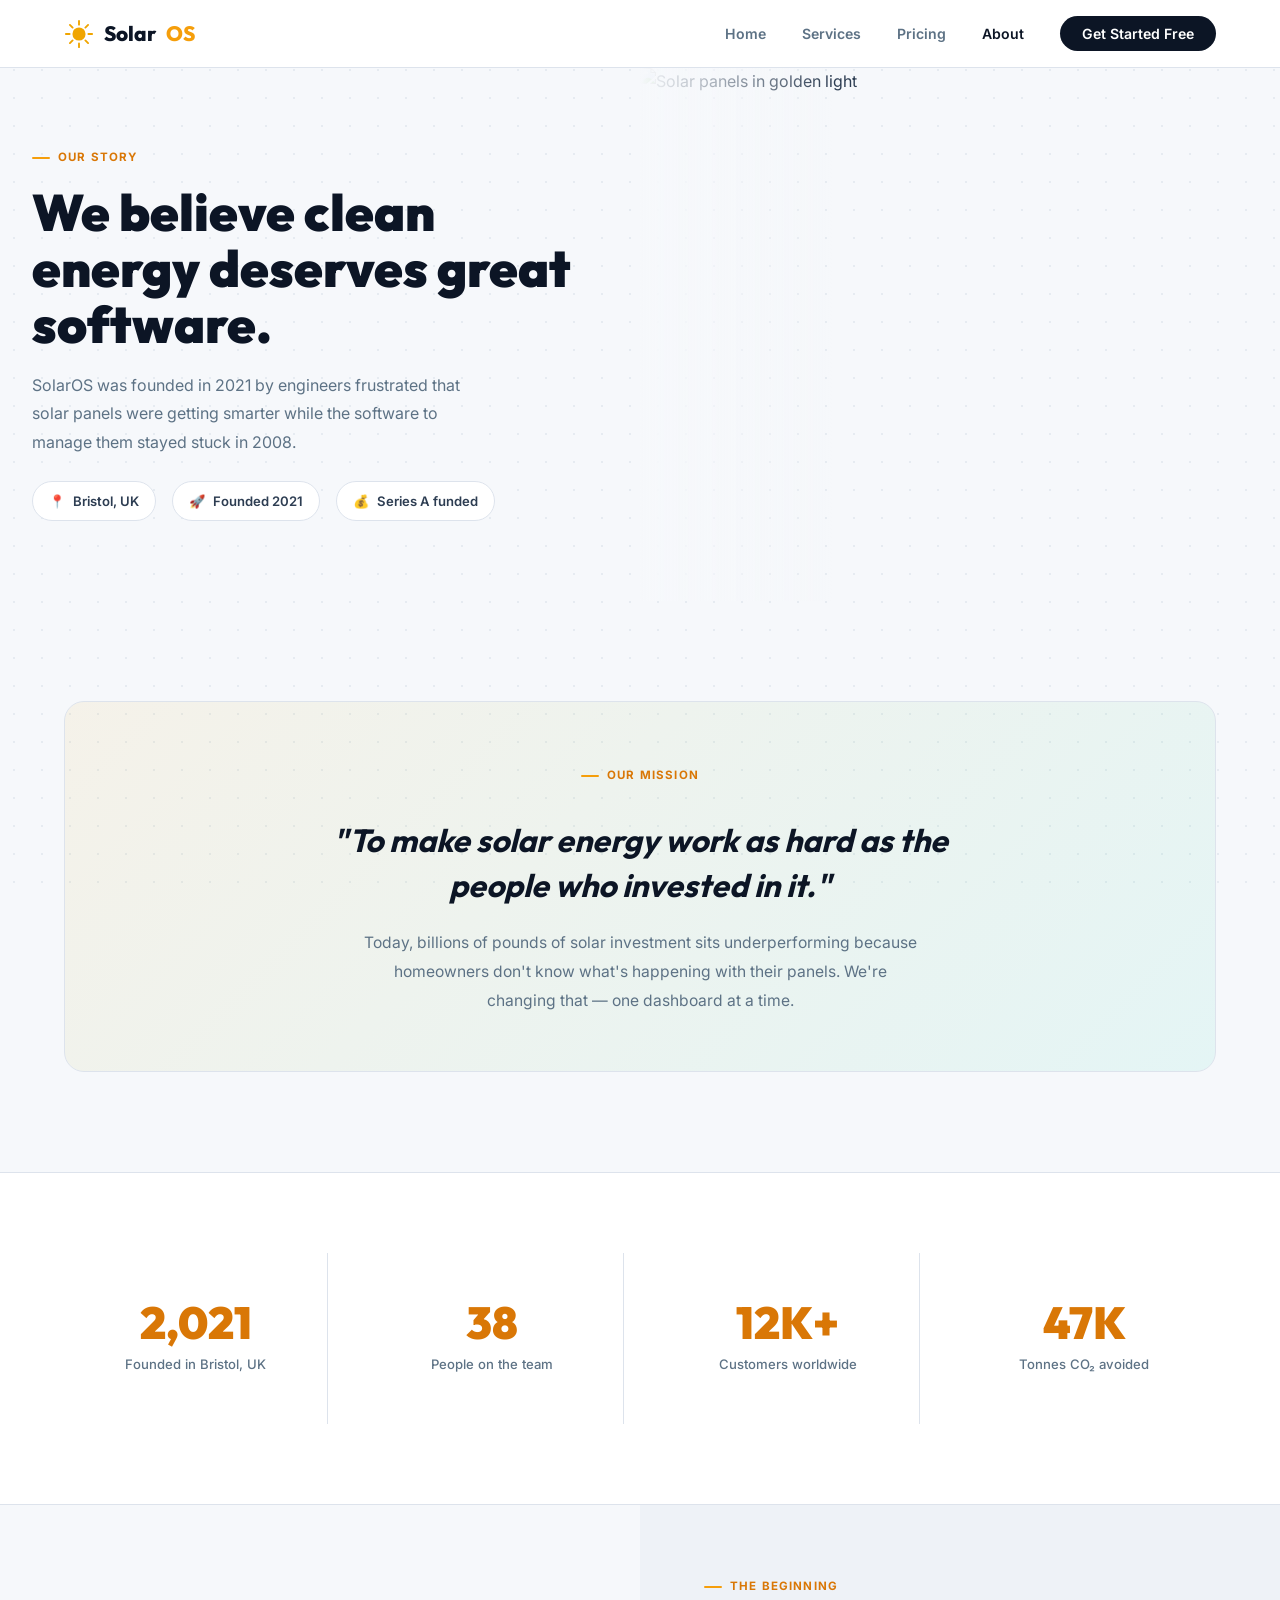
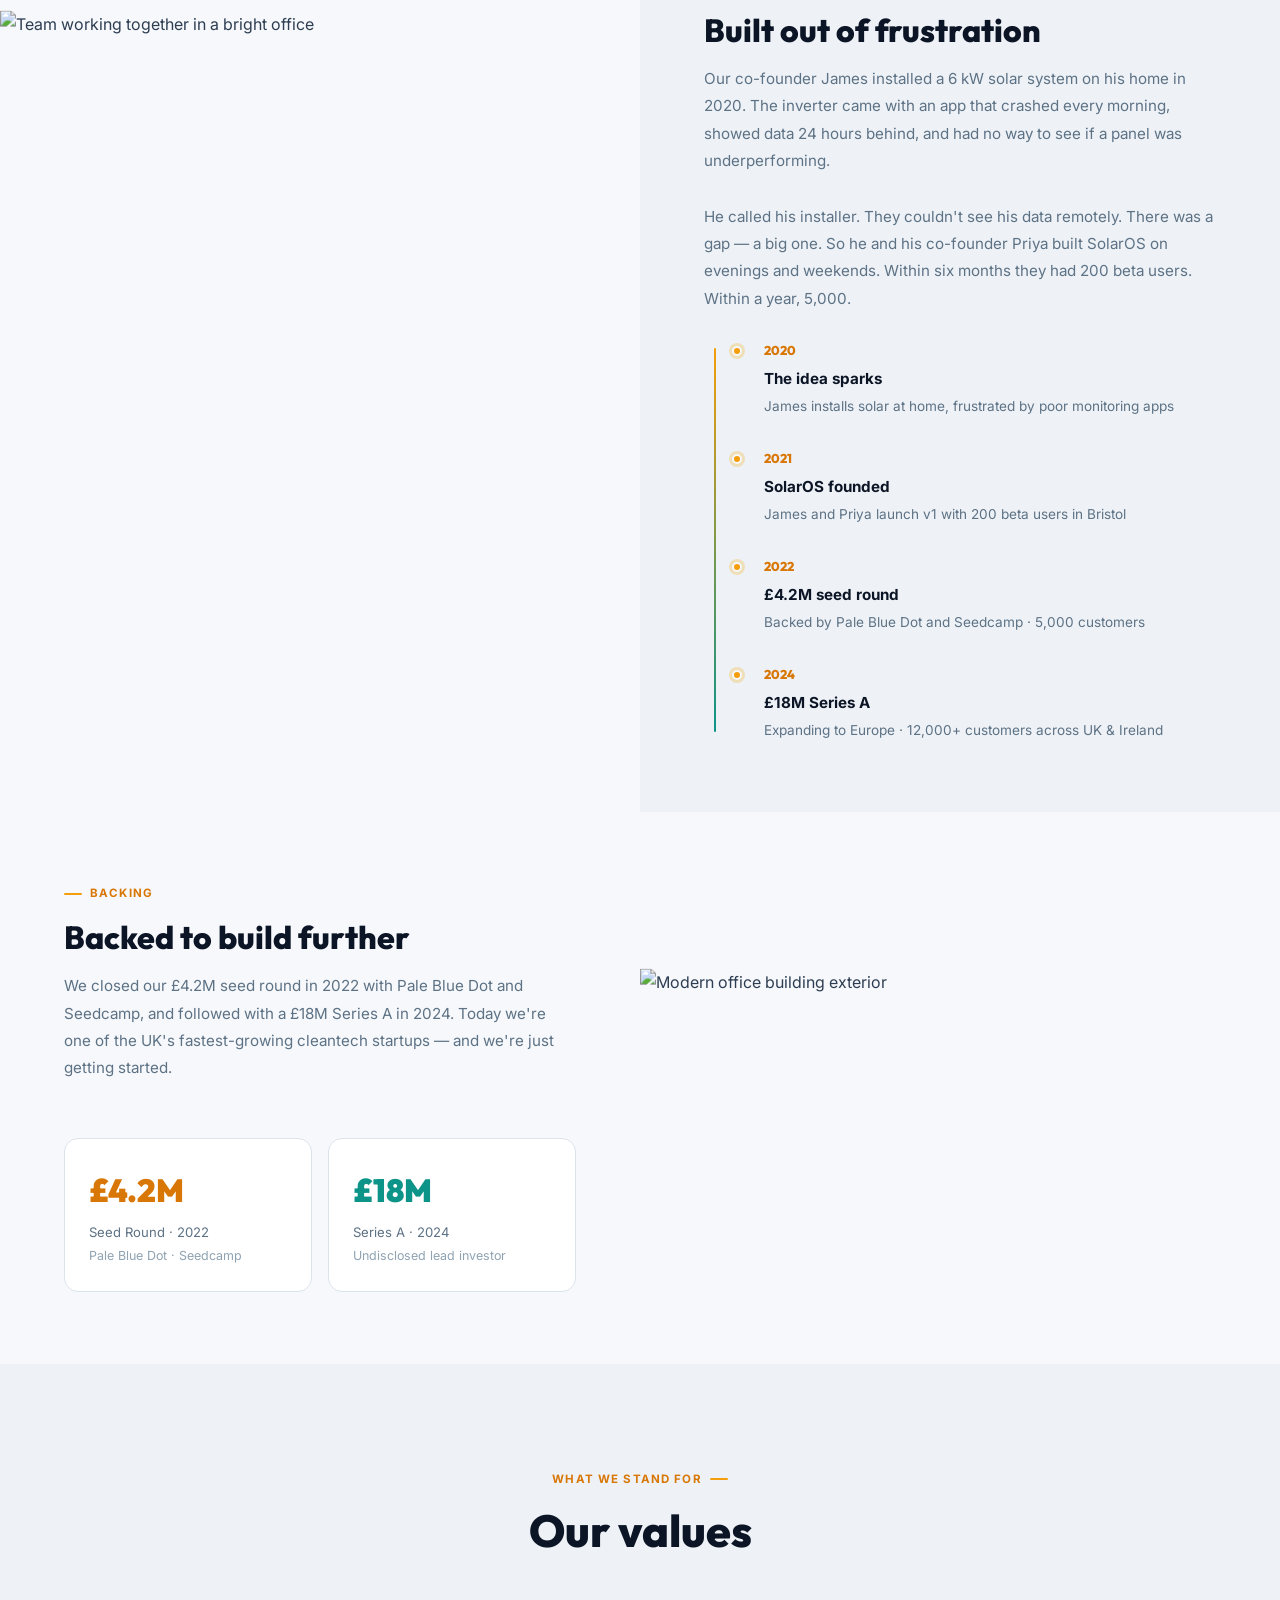
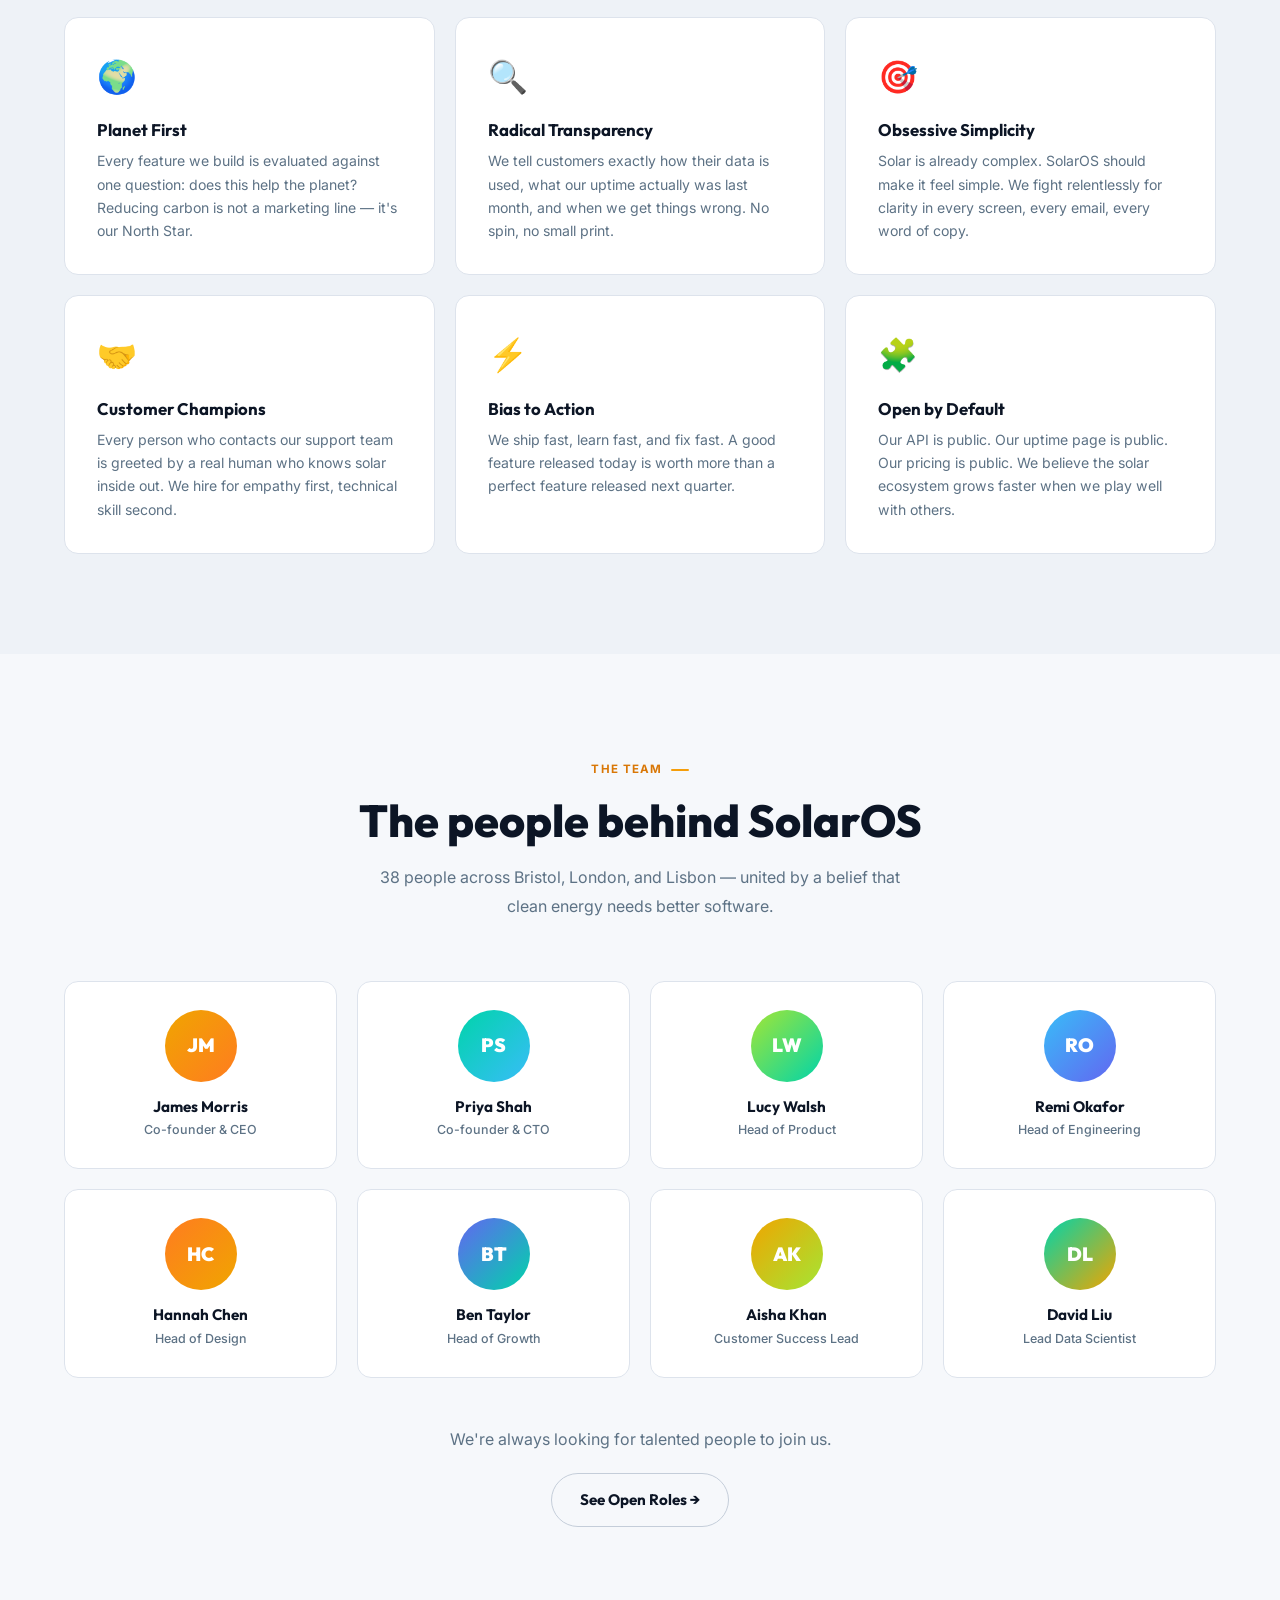
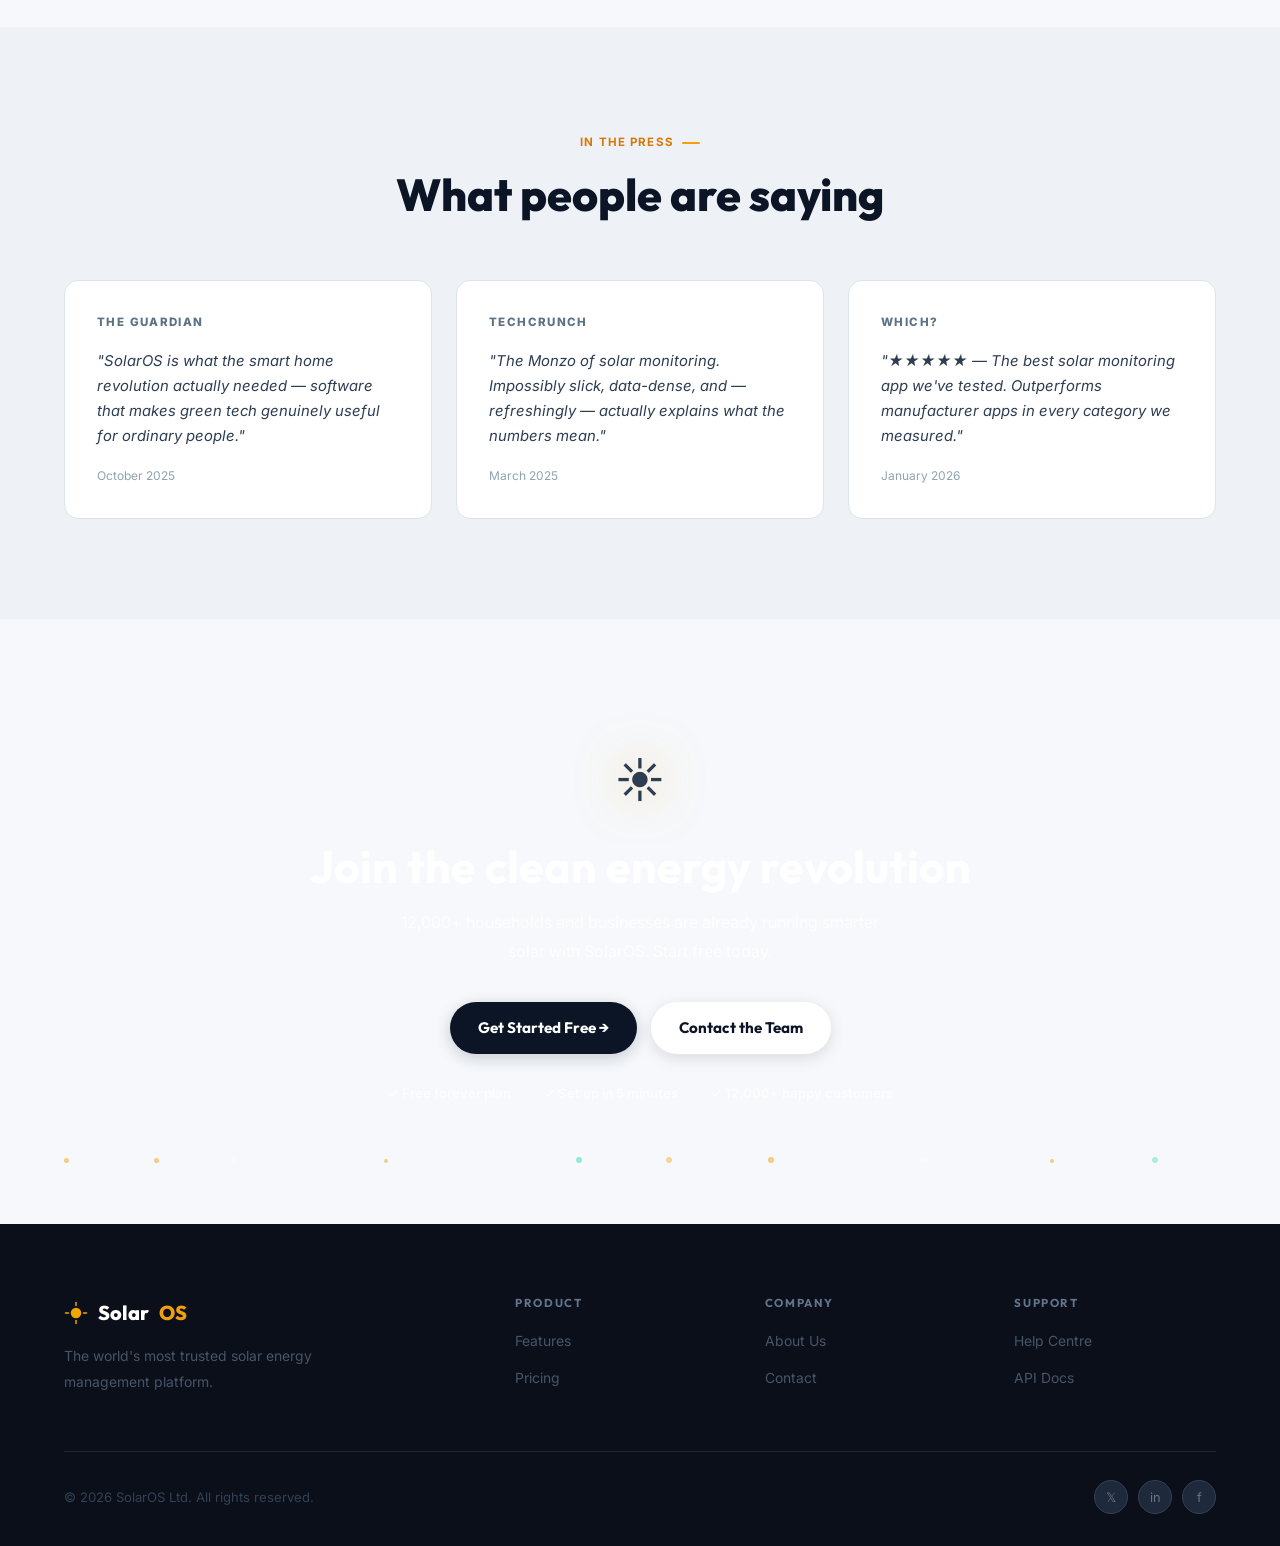
==== commit 15419418: "Add files via upload" ====
--- a/about.html
+++ b/about.html
@@ -6,6 +6,60 @@
   <title>About Us — SolarOS</title>
   <meta name="description" content="We're on a mission to make solar energy work harder for every household and business. Meet the team behind SolarOS.">
   <link rel="stylesheet" href="css/style.css">
+  <style>
+    .mission-band { text-align:center; padding:56px 48px; background:linear-gradient(135deg,rgba(240,165,0,.07) 0%,rgba(0,212,170,.07) 100%); border:1px solid var(--border); border-radius:20px; }
+    .mission-band h2 { font-size:clamp(1.4rem,3vw,2rem); color:var(--text); line-height:1.4; max-width:680px; margin:16px auto 20px; }
+    .mission-band p { color:var(--text-muted); max-width:560px; margin:0 auto; }
+
+    .stats-band { background:var(--bg-card); border-top:1px solid var(--border); border-bottom:1px solid var(--border); }
+    .stats-inner { display:grid; grid-template-columns:repeat(4,1fr); }
+    .stat-item { padding:48px 32px; text-align:center; border-right:1px solid var(--border); }
+    .stat-item:last-child { border-right:none; }
+    .stat-num { font-family:'Outfit',sans-serif; font-size:2.8rem; font-weight:900; color:var(--gold-dark); line-height:1; margin-bottom:8px; }
+    .stat-lbl { font-size:.82rem; color:var(--text-muted); font-weight:500; }
+
+    .values-grid { display:grid; grid-template-columns:repeat(3,1fr); gap:20px; margin-top:40px; }
+    .value-card { background:var(--bg-card); border:1px solid var(--border); border-radius:var(--radius); padding:32px; transition:all .3s cubic-bezier(.16,1,.3,1); }
+    .value-card:hover { transform:translateY(-4px); box-shadow:0 12px 40px rgba(0,0,0,.08); border-color:var(--gold); }
+    .value-card .icon { font-size:2rem; margin-bottom:16px; display:block; }
+    .value-card h3 { font-size:1.05rem; margin-bottom:10px; }
+    .value-card p { font-size:.88rem; color:var(--text-muted); line-height:1.65; margin:0; }
+
+    .team-grid { display:grid; grid-template-columns:repeat(4,1fr); gap:20px; margin-top:40px; }
+    .team-card { background:var(--bg-card); border:1px solid var(--border); border-radius:var(--radius); padding:28px 24px; text-align:center; transition:all .3s cubic-bezier(.16,1,.3,1); }
+    .team-card:hover { transform:translateY(-4px); box-shadow:0 12px 36px rgba(0,0,0,.08); border-color:var(--gold); }
+    .team-avatar { width:72px; height:72px; border-radius:50%; display:flex; align-items:center; justify-content:center; font-family:'Outfit',sans-serif; font-size:1.2rem; font-weight:900; color:#fff; margin:0 auto 16px; }
+    .team-card h4 { font-size:.95rem; margin-bottom:4px; }
+    .team-card .role { font-size:.78rem; color:var(--text-muted); font-weight:500; }
+
+    .press-grid { display:grid; grid-template-columns:repeat(3,1fr); gap:24px; margin-top:40px; }
+    .press-card { background:var(--bg-card); border:1px solid var(--border); border-radius:var(--radius); padding:32px; transition:all .3s; }
+    .press-card:hover { transform:translateY(-3px); box-shadow:0 8px 32px rgba(0,0,0,.07); }
+    .press-source { font-size:.72rem; font-weight:800; letter-spacing:.12em; color:var(--text-muted); margin-bottom:16px; text-transform:uppercase; }
+    .press-quote { font-size:.93rem; color:var(--text-mid); font-style:italic; line-height:1.7; margin-bottom:16px; }
+    .press-date { font-size:.75rem; color:var(--text-light); }
+
+    .timeline { display:flex; flex-direction:column; gap:0; position:relative; padding-left:32px; margin-top:32px; }
+    .timeline::before { content:''; position:absolute; left:10px; top:8px; bottom:8px; width:2px; background:linear-gradient(to bottom,var(--gold),var(--teal)); border-radius:2px; }
+    .timeline-item { position:relative; padding:0 0 32px 28px; }
+    .timeline-item::before { content:''; position:absolute; left:-4px; top:6px; width:10px; height:10px; border-radius:50%; background:var(--gold); border:2px solid var(--bg); box-shadow:0 0 0 3px rgba(240,165,0,.25); }
+    .timeline-item:last-child { padding-bottom:0; }
+    .timeline-year { font-family:'Outfit',sans-serif; font-size:.8rem; font-weight:800; color:var(--gold-dark); margin-bottom:4px; }
+    .timeline-title { font-size:.95rem; font-weight:700; color:var(--text); margin-bottom:4px; }
+    .timeline-desc { font-size:.85rem; color:var(--text-muted); line-height:1.5; }
+
+    @media(max-width:900px){
+      .stats-inner { grid-template-columns:repeat(2,1fr); }
+      .stat-item:nth-child(2) { border-right:none; }
+      .values-grid { grid-template-columns:repeat(2,1fr); }
+      .team-grid { grid-template-columns:repeat(2,1fr); }
+      .press-grid { grid-template-columns:1fr; }
+    }
+    @media(max-width:600px){
+      .values-grid { grid-template-columns:1fr; }
+      .team-grid { grid-template-columns:repeat(2,1fr); }
+    }
+  </style>
 </head>
 <body>
 
@@ -35,6 +89,17 @@
     <div class="section-tag reveal">Our Story</div>
     <h1 class="reveal">We believe clean energy deserves great software.</h1>
     <p class="reveal">SolarOS was founded in 2021 by engineers frustrated that solar panels were getting smarter while the software to manage them stayed stuck in 2008.</p>
+    <div class="reveal" style="display:flex;gap:16px;margin-top:24px;flex-wrap:wrap">
+      <div style="display:flex;align-items:center;gap:8px;background:var(--bg-card);border:1px solid var(--border);border-radius:50px;padding:8px 16px;font-size:.82rem;font-weight:600;color:var(--text-mid)">
+        <span style="color:var(--gold)">📍</span> Bristol, UK
+      </div>
+      <div style="display:flex;align-items:center;gap:8px;background:var(--bg-card);border:1px solid var(--border);border-radius:50px;padding:8px 16px;font-size:.82rem;font-weight:600;color:var(--text-mid)">
+        <span style="color:var(--teal)">🚀</span> Founded 2021
+      </div>
+      <div style="display:flex;align-items:center;gap:8px;background:var(--bg-card);border:1px solid var(--border);border-radius:50px;padding:8px 16px;font-size:.82rem;font-weight:600;color:var(--text-mid)">
+        <span style="color:var(--gold)">💰</span> Series A funded
+      </div>
+    </div>
   </div>
   <div class="page-hero-img">
     <img src="https://images.unsplash.com/photo-1497440001374-f26997328c1b?w=1200&q=80&fit=crop" alt="Solar panels in golden light">
@@ -84,6 +149,28 @@
     <h2>Built out of frustration</h2>
     <p>Our co-founder James installed a 6 kW solar system on his home in 2020. The inverter came with an app that crashed every morning, showed data 24 hours behind, and had no way to see if a panel was underperforming.</p>
     <p style="margin-top:0;margin-bottom:0">He called his installer. They couldn't see his data remotely. There was a gap — a big one. So he and his co-founder Priya built SolarOS on evenings and weekends. Within six months they had 200 beta users. Within a year, 5,000.</p>
+    <div class="timeline" style="margin-top:28px">
+      <div class="timeline-item">
+        <div class="timeline-year">2020</div>
+        <div class="timeline-title">The idea sparks</div>
+        <div class="timeline-desc">James installs solar at home, frustrated by poor monitoring apps</div>
+      </div>
+      <div class="timeline-item">
+        <div class="timeline-year">2021</div>
+        <div class="timeline-title">SolarOS founded</div>
+        <div class="timeline-desc">James and Priya launch v1 with 200 beta users in Bristol</div>
+      </div>
+      <div class="timeline-item">
+        <div class="timeline-year">2022</div>
+        <div class="timeline-title">£4.2M seed round</div>
+        <div class="timeline-desc">Backed by Pale Blue Dot and Seedcamp · 5,000 customers</div>
+      </div>
+      <div class="timeline-item">
+        <div class="timeline-year">2024</div>
+        <div class="timeline-title">£18M Series A</div>
+        <div class="timeline-desc">Expanding to Europe · 12,000+ customers across UK &amp; Ireland</div>
+      </div>
+    </div>
   </div>
 </div>
 
@@ -96,14 +183,16 @@
     <div class="section-tag">Backing</div>
     <h2>Backed to build further</h2>
     <p>We closed our £4.2M seed round in 2022 with Pale Blue Dot and Seedcamp, and followed with a £18M Series A in 2024. Today we're one of the UK's fastest-growing cleantech startups — and we're just getting started.</p>
-    <div style="display:flex;gap:40px;margin-top:8px">
-      <div>
+    <div style="display:grid;grid-template-columns:1fr 1fr;gap:16px;margin-top:28px">
+      <div style="background:var(--bg-card);border:1px solid var(--border);border-radius:var(--radius);padding:24px">
         <div style="font-family:'Outfit',sans-serif;font-size:2rem;font-weight:900;color:var(--gold-dark)">£4.2M</div>
-        <div style="font-size:.82rem;color:var(--text-muted)">Seed · 2022</div>
-      </div>
-      <div>
+        <div style="font-size:.82rem;color:var(--text-muted);margin-top:4px">Seed Round · 2022</div>
+        <div style="font-size:.78rem;color:var(--text-light);margin-top:2px">Pale Blue Dot · Seedcamp</div>
+      </div>
+      <div style="background:var(--bg-card);border:1px solid var(--border);border-radius:var(--radius);padding:24px">
         <div style="font-family:'Outfit',sans-serif;font-size:2rem;font-weight:900;color:var(--teal)">£18M</div>
-        <div style="font-size:.82rem;color:var(--text-muted)">Series A · 2024</div>
+        <div style="font-size:.82rem;color:var(--text-muted);margin-top:4px">Series A · 2024</div>
+        <div style="font-size:.78rem;color:var(--text-light);margin-top:2px">Undisclosed lead investor</div>
       </div>
     </div>
   </div>
@@ -118,32 +207,32 @@
     </div>
     <div class="values-grid">
       <div class="value-card reveal">
-        <div class="icon">🌍</div>
+        <span class="icon">🌍</span>
         <h3>Planet First</h3>
         <p>Every feature we build is evaluated against one question: does this help the planet? Reducing carbon is not a marketing line — it's our North Star.</p>
       </div>
       <div class="value-card reveal">
-        <div class="icon">🔍</div>
+        <span class="icon">🔍</span>
         <h3>Radical Transparency</h3>
         <p>We tell customers exactly how their data is used, what our uptime actually was last month, and when we get things wrong. No spin, no small print.</p>
       </div>
       <div class="value-card reveal">
-        <div class="icon">🎯</div>
+        <span class="icon">🎯</span>
         <h3>Obsessive Simplicity</h3>
         <p>Solar is already complex. SolarOS should make it feel simple. We fight relentlessly for clarity in every screen, every email, every word of copy.</p>
       </div>
       <div class="value-card reveal">
-        <div class="icon">🤝</div>
+        <span class="icon">🤝</span>
         <h3>Customer Champions</h3>
         <p>Every person who contacts our support team is greeted by a real human who knows solar inside out. We hire for empathy first, technical skill second.</p>
       </div>
       <div class="value-card reveal">
-        <div class="icon">⚡</div>
+        <span class="icon">⚡</span>
         <h3>Bias to Action</h3>
         <p>We ship fast, learn fast, and fix fast. A good feature released today is worth more than a perfect feature released next quarter.</p>
       </div>
       <div class="value-card reveal">
-        <div class="icon">🧩</div>
+        <span class="icon">🧩</span>
         <h3>Open by Default</h3>
         <p>Our API is public. Our uptime page is public. Our pricing is public. We believe the solar ecosystem grows faster when we play well with others.</p>
       </div>
@@ -215,21 +304,21 @@
       <div class="section-tag reveal">In the Press</div>
       <h2 class="section-title reveal">What people are saying</h2>
     </div>
-    <div style="display:grid;grid-template-columns:repeat(3,1fr);gap:24px" class="reveal">
-      <div style="background:var(--bg-soft);border:1px solid var(--border);border-radius:var(--radius);padding:32px">
-        <div style="font-size:.75rem;color:var(--text-muted);text-transform:uppercase;letter-spacing:.1em;margin-bottom:16px">The Guardian</div>
-        <p style="font-size:.95rem;color:var(--text-mid);font-style:italic;margin-bottom:16px">"SolarOS is what the smart home revolution actually needed — software that makes green tech genuinely useful for ordinary people."</p>
-        <div style="font-size:.8rem;color:var(--text-muted)">October 2025</div>
-      </div>
-      <div style="background:var(--bg-soft);border:1px solid var(--border);border-radius:var(--radius);padding:32px">
-        <div style="font-size:.75rem;color:var(--text-muted);text-transform:uppercase;letter-spacing:.1em;margin-bottom:16px">TechCrunch</div>
-        <p style="font-size:.95rem;color:var(--text-mid);font-style:italic;margin-bottom:16px">"The Monzo of solar monitoring. Impossibly slick, data-dense, and — refreshingly — actually explains what the numbers mean."</p>
-        <div style="font-size:.8rem;color:var(--text-muted)">March 2025</div>
-      </div>
-      <div style="background:var(--bg-soft);border:1px solid var(--border);border-radius:var(--radius);padding:32px">
-        <div style="font-size:.75rem;color:var(--text-muted);text-transform:uppercase;letter-spacing:.1em;margin-bottom:16px">Which?</div>
-        <p style="font-size:.95rem;color:var(--text-mid);font-style:italic;margin-bottom:16px">"★★★★★ — The best solar monitoring app we've tested. Outperforms manufacturer apps in every category we measured."</p>
-        <div style="font-size:.8rem;color:var(--text-muted)">January 2026</div>
+    <div class="press-grid">
+      <div class="press-card reveal">
+        <div class="press-source">The Guardian</div>
+        <p class="press-quote">"SolarOS is what the smart home revolution actually needed — software that makes green tech genuinely useful for ordinary people."</p>
+        <div class="press-date">October 2025</div>
+      </div>
+      <div class="press-card reveal">
+        <div class="press-source">TechCrunch</div>
+        <p class="press-quote">"The Monzo of solar monitoring. Impossibly slick, data-dense, and — refreshingly — actually explains what the numbers mean."</p>
+        <div class="press-date">March 2025</div>
+      </div>
+      <div class="press-card reveal">
+        <div class="press-source">Which?</div>
+        <p class="press-quote">"★★★★★ — The best solar monitoring app we've tested. Outperforms manufacturer apps in every category we measured."</p>
+        <div class="press-date">January 2026</div>
       </div>
     </div>
   </div>
@@ -237,14 +326,32 @@
 
 <!-- CTA -->
 <div class="cta-band" style="position:relative;overflow:hidden">
-  <div class="cta-band-bg" style="background-image:url('https://images.unsplash.com/photo-1466611653911-95081537e5b7?w=1400&q=80&fit=crop')"></div>
+  <div class="cta-band-bg" style="background-image:url('https://images.unsplash.com/photo-1466611653911-95081537e5b7?w=1600&q=80&fit=crop')"></div>
   <div class="cta-band-overlay"></div>
+  <div class="cta-band-icon">☀️</div>
+  <div class="cta-particles">
+    <span style="left:5%;animation-delay:0s;animation-duration:3.2s"></span>
+    <span style="left:18%;animation-delay:.5s;animation-duration:2.8s"></span>
+    <span style="left:30%;animation-delay:.2s;animation-duration:3.6s"></span>
+    <span style="left:45%;animation-delay:.8s;animation-duration:3s"></span>
+    <span style="left:60%;animation-delay:.3s;animation-duration:2.9s"></span>
+    <span style="left:72%;animation-delay:1.1s;animation-duration:3.4s"></span>
+    <span style="left:82%;animation-delay:.6s;animation-duration:3.1s"></span>
+    <span style="left:90%;animation-delay:.4s;animation-duration:2.7s"></span>
+    <span style="left:12%;animation-delay:.9s;animation-duration:3.3s"></span>
+    <span style="left:52%;animation-delay:.1s;animation-duration:3.5s"></span>
+  </div>
   <div class="container" style="position:relative;z-index:2">
-    <h2 style="color:#fff">Join the clean energy revolution</h2>
-    <p style="color:rgba(255,255,255,.75)">12,000+ households and businesses are already running smarter solar with SolarOS. Start free today.</p>
-    <div class="cta-btns">
+    <h2 style="color:#fff" class="reveal-cta">Join the clean energy revolution</h2>
+    <p style="color:rgba(255,255,255,.8)" class="reveal-cta">12,000+ households and businesses are already running smarter solar with SolarOS. Start free today.</p>
+    <div class="cta-btns reveal-cta">
       <a href="/contact" class="btn btn-primary">Get Started Free &rarr;</a>
       <a href="/contact" class="btn btn-white">Contact the Team</a>
+    </div>
+    <div class="cta-trust reveal-cta">
+      <span>✓ Free forever plan</span>
+      <span>✓ Set up in 5 minutes</span>
+      <span>✓ 12,000+ happy customers</span>
     </div>
   </div>
 </div>
--- a/css/style.css
+++ b/css/style.css
@@ -14,26 +14,36 @@
   --blue:       #0ea5e9;
   --green:      #22c55e;
 
-  --bg:         #ffffff;
-  --bg-soft:    #f8fafc;
+  /* Richer, non-white backgrounds */
+  --bg:         #f6f8fb;
+  --bg-soft:    #eef2f7;
   --bg-card:    #ffffff;
-  --bg-alt:     #f1f5f9;
-  --border:     #e8ecf0;
-  --border-mid: #cbd5e1;
-
-  --text:       #0f172a;
-  --text-mid:   #334155;
-  --text-muted: #64748b;
-  --text-light: #94a3b8;
+  --bg-alt:     #e9eef5;
+  --border:     #dde3ec;
+  --border-mid: #c4cdd9;
+
+  --text:       #0c1525;
+  --text-mid:   #2d3d52;
+  --text-muted: #5d7285;
+  --text-light: #8fa3b3;
 
   --grad-sun:   linear-gradient(135deg, #f59e0b 0%, #f97316 100%);
   --grad-teal:  linear-gradient(135deg, #0d9488 0%, #0ea5e9 100%);
 
-  --radius:     12px;
-  --radius-lg:  20px;
-  --shadow-sm:  0 1px 4px rgba(0,0,0,.06);
-  --shadow:     0 4px 20px rgba(0,0,0,.07);
-  --shadow-lg:  0 16px 48px rgba(0,0,0,.1);
+  --radius:     14px;
+  --radius-lg:  22px;
+  --shadow-sm:  0 1px 4px rgba(12,21,37,.07);
+  --shadow:     0 4px 20px rgba(12,21,37,.09);
+  --shadow-lg:  0 16px 48px rgba(12,21,37,.13);
+}
+
+/* Subtle dot-grid on body for depth */
+body::before {
+  content: '';
+  position: fixed; inset: 0; z-index: -1; pointer-events: none;
+  background-image: radial-gradient(circle, #c8d4e0 1px, transparent 1px);
+  background-size: 28px 28px;
+  opacity: .35;
 }
 
 /* ---------- Reset ---------- */
@@ -229,17 +239,74 @@
 .hero-mini-card .mini-val { font-family: 'Outfit', sans-serif; font-size: 1.4rem; font-weight: 800; color: #fff; margin-bottom: 2px; }
 .hero-mini-card .mini-lbl { font-size: .72rem; color: rgba(255,255,255,.45); }
 
-/* ---------- Trusted by ---------- */
+/* ---------- Trusted by — marquee ---------- */
 .trusted {
-  padding: 32px 5%;
+  padding: 0;
   border-top: 1px solid var(--border); border-bottom: 1px solid var(--border);
-}
-.trusted-inner { max-width: 1180px; margin: 0 auto; display: flex; align-items: center; gap: 48px; flex-wrap: wrap; }
-.trusted-label { font-size: .72rem; color: var(--text-light); text-transform: uppercase; letter-spacing: .14em; font-weight: 600; white-space: nowrap; }
-.trusted-logos { display: flex; align-items: center; gap: 44px; flex-wrap: wrap; }
-.trusted-logos span {
-  font-family: 'Outfit', sans-serif; font-size: .95rem; font-weight: 800;
-  color: #d1d5db; letter-spacing: .06em;
+  background: var(--bg-card);
+  overflow: hidden;
+}
+.trusted-inner {
+  display: flex; align-items: stretch;
+}
+.trusted-label-col {
+  flex-shrink: 0;
+  padding: 22px 28px;
+  display: flex; align-items: center;
+  border-right: 1px solid var(--border);
+  background: var(--bg-soft);
+  gap: 10px;
+}
+.trustpilot-badge {
+  display: flex; flex-direction: column; gap: 4px;
+}
+.tp-stars { display: flex; gap: 3px; }
+.tp-star {
+  width: 16px; height: 16px; border-radius: 3px; background: #00b67a;
+  display: flex; align-items: center; justify-content: center;
+}
+.tp-star svg { width: 10px; height: 10px; }
+.tp-text { font-size: .75rem; color: var(--text-muted); font-weight: 600; }
+.tp-text strong { color: #00b67a; }
+.trusted-divider { width: 1px; background: var(--border); margin: 12px 0; }
+
+/* Marquee track */
+.trusted-marquee-wrap {
+  flex: 1; overflow: hidden; position: relative;
+  mask-image: linear-gradient(to right, transparent 0%, black 8%, black 92%, transparent 100%);
+  -webkit-mask-image: linear-gradient(to right, transparent 0%, black 8%, black 92%, transparent 100%);
+}
+.trusted-marquee {
+  display: flex; align-items: center; gap: 0;
+  width: max-content;
+  animation: marquee-scroll 26s linear infinite;
+}
+.trusted-marquee:hover { animation-play-state: paused; }
+@keyframes marquee-scroll {
+  from { transform: translateX(0); }
+  to   { transform: translateX(-50%); }
+}
+.brand-tile {
+  display: flex; align-items: center; gap: 10px;
+  padding: 18px 36px;
+  border-right: 1px solid var(--border);
+  transition: background .25s;
+  cursor: default;
+  white-space: nowrap;
+}
+.brand-tile:hover { background: var(--bg-soft); }
+.brand-tile:hover .brand-logo { opacity: 1; filter: none; transform: scale(1.06); }
+.brand-tile:hover .brand-name { color: var(--text); }
+
+.brand-logo {
+  width: 28px; height: 28px; flex-shrink: 0;
+  opacity: .5; filter: grayscale(1);
+  transition: opacity .3s, filter .3s, transform .3s;
+}
+.brand-name {
+  font-family: 'Outfit', sans-serif; font-size: .9rem; font-weight: 800;
+  color: var(--text-light); letter-spacing: .02em;
+  transition: color .3s;
 }
 
 /* ---------- Image Feature Rows ---------- */
@@ -493,12 +560,12 @@
 /* ---------- CTA Band ---------- */
 .cta-band {
   position: relative; overflow: hidden;
-  text-align: center; padding: 100px 5%;
+  text-align: center; padding: 120px 5%;
 }
 .cta-band-bg {
   position: absolute; inset: 0;
-  background-image: url('https://images.unsplash.com/photo-1466611653911-95081537e5b7?w=1600&q=70&fit=crop');
   background-size: cover; background-position: center;
+  animation: hero-bg-drift 20s ease-in-out infinite;
 }
 .cta-band-overlay {
   position: absolute; inset: 0;
@@ -508,6 +575,39 @@
 .cta-band h2 { font-size: clamp(2rem, 3.5vw, 2.8rem); margin-bottom: 16px; color: #fff; }
 .cta-band p { font-size: 1rem; color: rgba(255,255,255,.8); max-width: 480px; margin: 0 auto 36px; line-height: 1.8; }
 .cta-btns { display: flex; gap: 14px; justify-content: center; flex-wrap: wrap; }
+
+/* CTA band extra elements */
+.cta-band-icon {
+  font-size: 3rem; margin-bottom: 20px; display: block;
+  animation: floatSlow 4s ease-in-out infinite;
+  filter: drop-shadow(0 0 24px rgba(245,158,11,.6));
+}
+.cta-trust {
+  display: flex; gap: 32px; justify-content: center; flex-wrap: wrap;
+  margin-top: 28px; font-size: .82rem; color: rgba(255,255,255,.65); font-weight: 600;
+}
+.cta-trust span { display: flex; align-items: center; gap: 6px; }
+
+/* Rising particle sparks */
+.cta-particles {
+  position: absolute; inset: 0; z-index: 1; pointer-events: none;
+}
+.cta-particles span {
+  position: absolute; bottom: 10%;
+  width: 6px; height: 6px; border-radius: 50%;
+  background: rgba(245,158,11,.5);
+  animation: particle-rise 4s ease-in infinite;
+}
+.cta-particles span:nth-child(1)  { left: 10%; animation-delay: 0s;   animation-duration: 4.5s; width:5px; height:5px; }
+.cta-particles span:nth-child(2)  { left: 22%; animation-delay: .7s;  animation-duration: 3.8s; background:rgba(255,255,255,.3); }
+.cta-particles span:nth-child(3)  { left: 35%; animation-delay: 1.3s; animation-duration: 5s;   width:4px; height:4px; }
+.cta-particles span:nth-child(4)  { left: 48%; animation-delay: .3s;  animation-duration: 4.2s; background:rgba(0,212,170,.4); }
+.cta-particles span:nth-child(5)  { left: 60%; animation-delay: 1.8s; animation-duration: 3.5s; }
+.cta-particles span:nth-child(6)  { left: 72%; animation-delay: .9s;  animation-duration: 4.8s; background:rgba(255,255,255,.25); }
+.cta-particles span:nth-child(7)  { left: 83%; animation-delay: 2.1s; animation-duration: 4s;   width:4px; height:4px; }
+.cta-particles span:nth-child(8)  { left: 15%; animation-delay: 2.8s; animation-duration: 5.2s; background:rgba(0,212,170,.3); }
+.cta-particles span:nth-child(9)  { left: 55%; animation-delay: 3.4s; animation-duration: 4.1s; width:5px; height:5px; }
+.cta-particles span:nth-child(10) { left: 90%; animation-delay: 1.1s; animation-duration: 3.9s; background:rgba(245,158,11,.4); }
 
 /* ---------- Footer ---------- */
 .footer { background: #0a0f1a; padding: 72px 5% 32px; }
@@ -534,9 +634,197 @@
 .bg-alt { background: var(--bg-soft); }
 .bg-dark { background: #0f172a; }
 
+/* ---------- Hero app badges + rating ---------- */
+.hero-app-badges {
+  display: flex; align-items: center; gap: 12px; flex-wrap: wrap; margin-top: 28px;
+}
+.app-badge {
+  display: inline-flex; border-radius: 8px; overflow: hidden;
+  transition: opacity .2s, transform .2s;
+}
+.app-badge:hover { opacity: .85; transform: translateY(-1px); }
+.hero-rating {
+  display: flex; flex-direction: column; gap: 3px; padding-left: 8px;
+  border-left: 1px solid rgba(255,255,255,.2);
+}
+.hero-rating-stars { color: var(--gold); font-size: .9rem; letter-spacing: 2px; }
+.hero-rating-text { font-size: .72rem; color: rgba(255,255,255,.55); font-weight: 500; }
+
+/* ---------- Hero mini cards — 4-col grid ---------- */
+.hero-mini-cards { display: grid; grid-template-columns: 1fr 1fr; gap: 12px; }
+.mini-icon { font-size: 1.2rem; margin-bottom: 8px; }
+
+/* ---------- Trustpilot badge ---------- */
+.trustpilot-badge {
+  display: flex; align-items: center; gap: 8px; flex-shrink: 0;
+}
+.tp-stars { display: flex; align-items: center; }
+.tp-text { font-size: .85rem; color: var(--text-mid); font-weight: 600; }
+.tp-text strong { color: #00B67A; }
+.trusted-divider {
+  width: 1px; height: 32px; background: var(--border); flex-shrink: 0;
+}
+
+/* ---------- Brand logos ---------- */
+.brand-logo {
+  opacity: .55; transition: opacity .2s;
+  filter: grayscale(100%) brightness(0.65);
+}
+.brand-logo:hover { opacity: 1; filter: none; }
+
+/* ---------- Press bar ---------- */
+.press-bar {
+  padding: 28px 5%; background: var(--bg-soft);
+  border-top: 1px solid var(--border); border-bottom: 1px solid var(--border);
+}
+.press-inner {
+  max-width: 1180px; margin: 0 auto;
+  display: flex; align-items: center; gap: 40px; flex-wrap: wrap;
+}
+.press-label {
+  font-size: .72rem; color: var(--text-light); text-transform: uppercase;
+  letter-spacing: .14em; font-weight: 600; white-space: nowrap; flex-shrink: 0;
+}
+.press-logos {
+  display: flex; align-items: center; gap: 40px; flex-wrap: wrap;
+}
+.press-logo {
+  opacity: .45; transition: opacity .2s;
+}
+.press-logo:hover { opacity: .75; }
+
+/* ---------- Step badge ---------- */
+.step-badge {
+  display: inline-flex;
+  font-size: .68rem; font-weight: 800; text-transform: uppercase; letter-spacing: .1em;
+  color: var(--gold-dark); background: rgba(245,158,11,.1); border: 1px solid rgba(245,158,11,.25);
+  border-radius: 50px; padding: 3px 10px; margin-bottom: 10px;
+}
+
+/* ---------- Testimonial photo + verified ---------- */
+.testi-top { display: flex; align-items: center; justify-content: space-between; margin-bottom: 14px; }
+.testi-stars { margin-bottom: 0; }
+.testi-verified {
+  font-size: .72rem; font-weight: 700; color: var(--teal); background: rgba(13,148,136,.1);
+  border: 1px solid rgba(13,148,136,.25); border-radius: 50px; padding: 2px 9px;
+}
+.testi-photo {
+  width: 42px; height: 42px; border-radius: 50%; object-fit: cover; flex-shrink: 0;
+  border: 2px solid var(--border);
+}
+
+/* ---------- Review aggregate ---------- */
+.testi-aggregate {
+  margin-top: 48px; padding: 32px 40px;
+  background: var(--bg-soft); border: 1px solid var(--border); border-radius: var(--radius-lg);
+  display: flex; align-items: center; gap: 24px; flex-wrap: wrap;
+}
+.agg-score {
+  font-family: 'Outfit', sans-serif; font-size: 3rem; font-weight: 900; color: var(--text); line-height: 1;
+}
+.agg-stars { color: var(--gold); font-size: 1.1rem; letter-spacing: 3px; }
+.agg-text { font-size: .88rem; color: var(--text-muted); flex: 1; min-width: 160px; line-height: 1.6; }
+.agg-logos { display: flex; gap: 8px; }
+.agg-store {
+  font-size: .72rem; font-weight: 700; padding: 5px 12px;
+  border: 1.5px solid var(--border-mid); border-radius: 50px; color: var(--text-muted);
+  white-space: nowrap;
+}
+.agg-store.tp { border-color: #00B67A; color: #00B67A; background: rgba(0,182,122,.06); }
+
+/* ---------- Footer app links ---------- */
+.footer-app-links { display: flex; gap: 8px; margin-top: 16px; }
+.footer-app-badge {
+  display: inline-flex; padding: 7px 14px; border-radius: 8px;
+  background: #1e293b; border: 1px solid #334155; color: #94a3b8;
+  font-size: .75rem; font-weight: 600; transition: all .2s;
+}
+.footer-app-badge:hover { background: #334155; color: #fff; border-color: #475569; }
+
+/* ---------- Stat icon ---------- */
+.stat-icon { font-size: 1.6rem; margin-bottom: 10px; opacity: .85; }
+
 /* ---------- Reveal ---------- */
-.reveal { opacity: 0; transform: translateY(20px); transition: opacity .65s ease, transform .65s ease; }
+.reveal {
+  opacity: 0; transform: translateY(28px);
+  transition: opacity .7s cubic-bezier(.16,1,.3,1), transform .7s cubic-bezier(.16,1,.3,1);
+}
 .reveal.visible { opacity: 1; transform: none; }
+
+/* Staggered children */
+.reveal-group > *:nth-child(1) { transition-delay: .05s; }
+.reveal-group > *:nth-child(2) { transition-delay: .15s; }
+.reveal-group > *:nth-child(3) { transition-delay: .25s; }
+.reveal-group > *:nth-child(4) { transition-delay: .35s; }
+
+/* CTA band reveal */
+.reveal-cta {
+  opacity: 0; transform: translateY(24px);
+  transition: opacity .8s cubic-bezier(.16,1,.3,1), transform .8s cubic-bezier(.16,1,.3,1);
+}
+.reveal-cta.visible { opacity: 1; transform: none; }
+.reveal-cta:nth-child(2) { transition-delay: .1s; }
+.reveal-cta:nth-child(3) { transition-delay: .2s; }
+.reveal-cta:nth-child(4) { transition-delay: .3s; }
+.reveal-cta:nth-child(5) { transition-delay: .4s; }
+
+/* Img-row reveal with direction */
+.img-row .img-row-content { transition: opacity .8s cubic-bezier(.16,1,.3,1), transform .8s cubic-bezier(.16,1,.3,1); }
+.img-row .img-row-img     { transition: opacity .9s cubic-bezier(.16,1,.3,1), transform .9s cubic-bezier(.16,1,.3,1); }
+
+/* Step card animated hover */
+.step {
+  transition: transform .3s ease;
+  cursor: default;
+}
+.step:hover { transform: translateY(-6px); }
+.step:hover .step-num { -webkit-text-stroke-color: var(--gold); }
+.step-num { transition: -webkit-text-stroke-color .3s; }
+
+/* Feature card hover lift */
+.feat-card { transition: background .25s, transform .3s, box-shadow .3s; }
+.feat-card:hover { transform: translateY(-5px); box-shadow: var(--shadow-lg); }
+
+/* Testi card */
+.testi-card { transition: box-shadow .35s cubic-bezier(.16,1,.3,1), transform .35s cubic-bezier(.16,1,.3,1); }
+
+/* Brand logo reveal shimmer on hover */
+.brand-logo {
+  transition: opacity .3s, filter .3s, transform .3s;
+}
+.brand-logo:hover { transform: scale(1.08); }
+
+/* Press logo */
+.press-logo { transition: opacity .3s, transform .3s; }
+.press-logo:hover { opacity: .85; transform: scale(1.06); }
+
+/* Trusted bar scroll */
+.trusted { overflow: hidden; }
+.trusted-logos { animation: trusted-scroll 22s linear infinite; white-space: nowrap; }
+@keyframes trusted-scroll {
+  0%   { transform: translateX(0); }
+  100% { transform: translateX(-50%); }
+}
+
+/* Stat band number glow on count */
+.stats-band .stat-num {
+  transition: text-shadow .3s;
+}
+.stats-band .stat-item:hover .stat-num {
+  text-shadow: 0 0 32px rgba(255,255,255,.5);
+}
+
+/* Hero bars animated */
+.bar-fill {
+  position: relative; overflow: hidden;
+}
+.bar-fill::after {
+  content: '';
+  position: absolute; inset: 0;
+  background: linear-gradient(90deg, transparent 0%, rgba(255,255,255,.25) 50%, transparent 100%);
+  background-size: 200% 100%;
+  animation: shimmer 2s linear infinite;
+}
 
 /* ---------- Animations ---------- */
 @keyframes pulse-dot {
@@ -544,13 +832,96 @@
   50% { opacity: .4; transform: scale(1.6); }
 }
 @keyframes fadeInUp {
-  from { opacity: 0; transform: translateY(20px); }
+  from { opacity: 0; transform: translateY(28px); }
   to   { opacity: 1; transform: translateY(0); }
 }
+@keyframes fadeInLeft {
+  from { opacity: 0; transform: translateX(-32px); }
+  to   { opacity: 1; transform: translateX(0); }
+}
+@keyframes fadeInRight {
+  from { opacity: 0; transform: translateX(32px); }
+  to   { opacity: 1; transform: translateX(0); }
+}
+@keyframes scaleIn {
+  from { opacity: 0; transform: scale(.88); }
+  to   { opacity: 1; transform: scale(1); }
+}
+@keyframes float {
+  0%, 100% { transform: translateY(0); }
+  50%       { transform: translateY(-10px); }
+}
+@keyframes floatSlow {
+  0%, 100% { transform: translateY(0) rotate(0deg); }
+  50%       { transform: translateY(-16px) rotate(4deg); }
+}
+@keyframes shimmer {
+  0%   { background-position: -200% 0; }
+  100% { background-position: 200% 0; }
+}
+@keyframes spin-slow {
+  from { transform: rotate(0deg); }
+  to   { transform: rotate(360deg); }
+}
+@keyframes glow-pulse {
+  0%, 100% { box-shadow: 0 0 20px rgba(245,158,11,.3); }
+  50%       { box-shadow: 0 0 48px rgba(245,158,11,.6), 0 0 80px rgba(245,158,11,.2); }
+}
+@keyframes particle-rise {
+  0%   { transform: translateY(0) scale(1); opacity: .7; }
+  100% { transform: translateY(-120px) scale(0); opacity: 0; }
+}
+@keyframes count-pop {
+  0%   { transform: scale(1); }
+  50%  { transform: scale(1.08); }
+  100% { transform: scale(1); }
+}
+@keyframes hero-bg-drift {
+  0%   { background-position: center 40%; }
+  50%  { background-position: center 44%; }
+  100% { background-position: center 40%; }
+}
+@keyframes bar-grow {
+  from { width: 0 !important; }
+}
+@keyframes wave {
+  0%, 100% { transform: scaleY(1); }
+  50%       { transform: scaleY(1.4); }
+}
+@keyframes badge-bounce {
+  0%, 100% { transform: translateY(0); }
+  40%       { transform: translateY(-6px); }
+  60%       { transform: translateY(-3px); }
+}
+@keyframes ripple {
+  from { opacity: .5; transform: scale(0); }
+  to   { opacity: 0;  transform: scale(1); }
+}
+
 .fade-in { animation: fadeInUp .75s ease both; }
+.fade-in-left  { animation: fadeInLeft .75s ease both; }
+.fade-in-right { animation: fadeInRight .75s ease both; }
+.scale-in      { animation: scaleIn .75s ease both; }
 .delay-1 { animation-delay: .15s; }
 .delay-2 { animation-delay: .3s; }
 .delay-3 { animation-delay: .45s; }
+.delay-4 { animation-delay: .6s; }
+
+/* Hero bg drift */
+.hero-bg { animation: hero-bg-drift 14s ease-in-out infinite; }
+
+/* Hero badge bounce */
+.hero-badge { animation: badge-bounce 3.5s ease-in-out infinite 2s; }
+
+/* Float on hero visual */
+.hero-card { animation: float 6s ease-in-out infinite !important; }
+.hero-mini-cards { animation: float 7s ease-in-out infinite 1s !important; }
+
+/* Glow on hero CTA */
+.btn-white:hover { animation: glow-pulse .8s ease-in-out infinite; }
+
+/* Stat numbers pop when counted */
+.stat-num.counted { animation: count-pop .35s ease; }
 
 /* ---------- Responsive ---------- */
 @media (max-width: 1024px) {
@@ -594,4 +965,12 @@
   .hero-btns { flex-direction: column; }
   .cta-btns { flex-direction: column; align-items: center; }
   .btn { width: 100%; justify-content: center; }
-}
+  .hero-app-badges { flex-direction: column; align-items: flex-start; gap: 10px; }
+  .hero-rating { border-left: none; padding-left: 0; }
+  .testi-aggregate { flex-direction: column; align-items: flex-start; gap: 12px; padding: 24px; }
+  .agg-logos { flex-wrap: wrap; }
+  .press-logos { gap: 20px; }
+  .trusted-inner { gap: 20px; }
+  .trusted-logos { gap: 20px; }
+  .steps-grid { grid-template-columns: 1fr; gap: 28px; }
+}
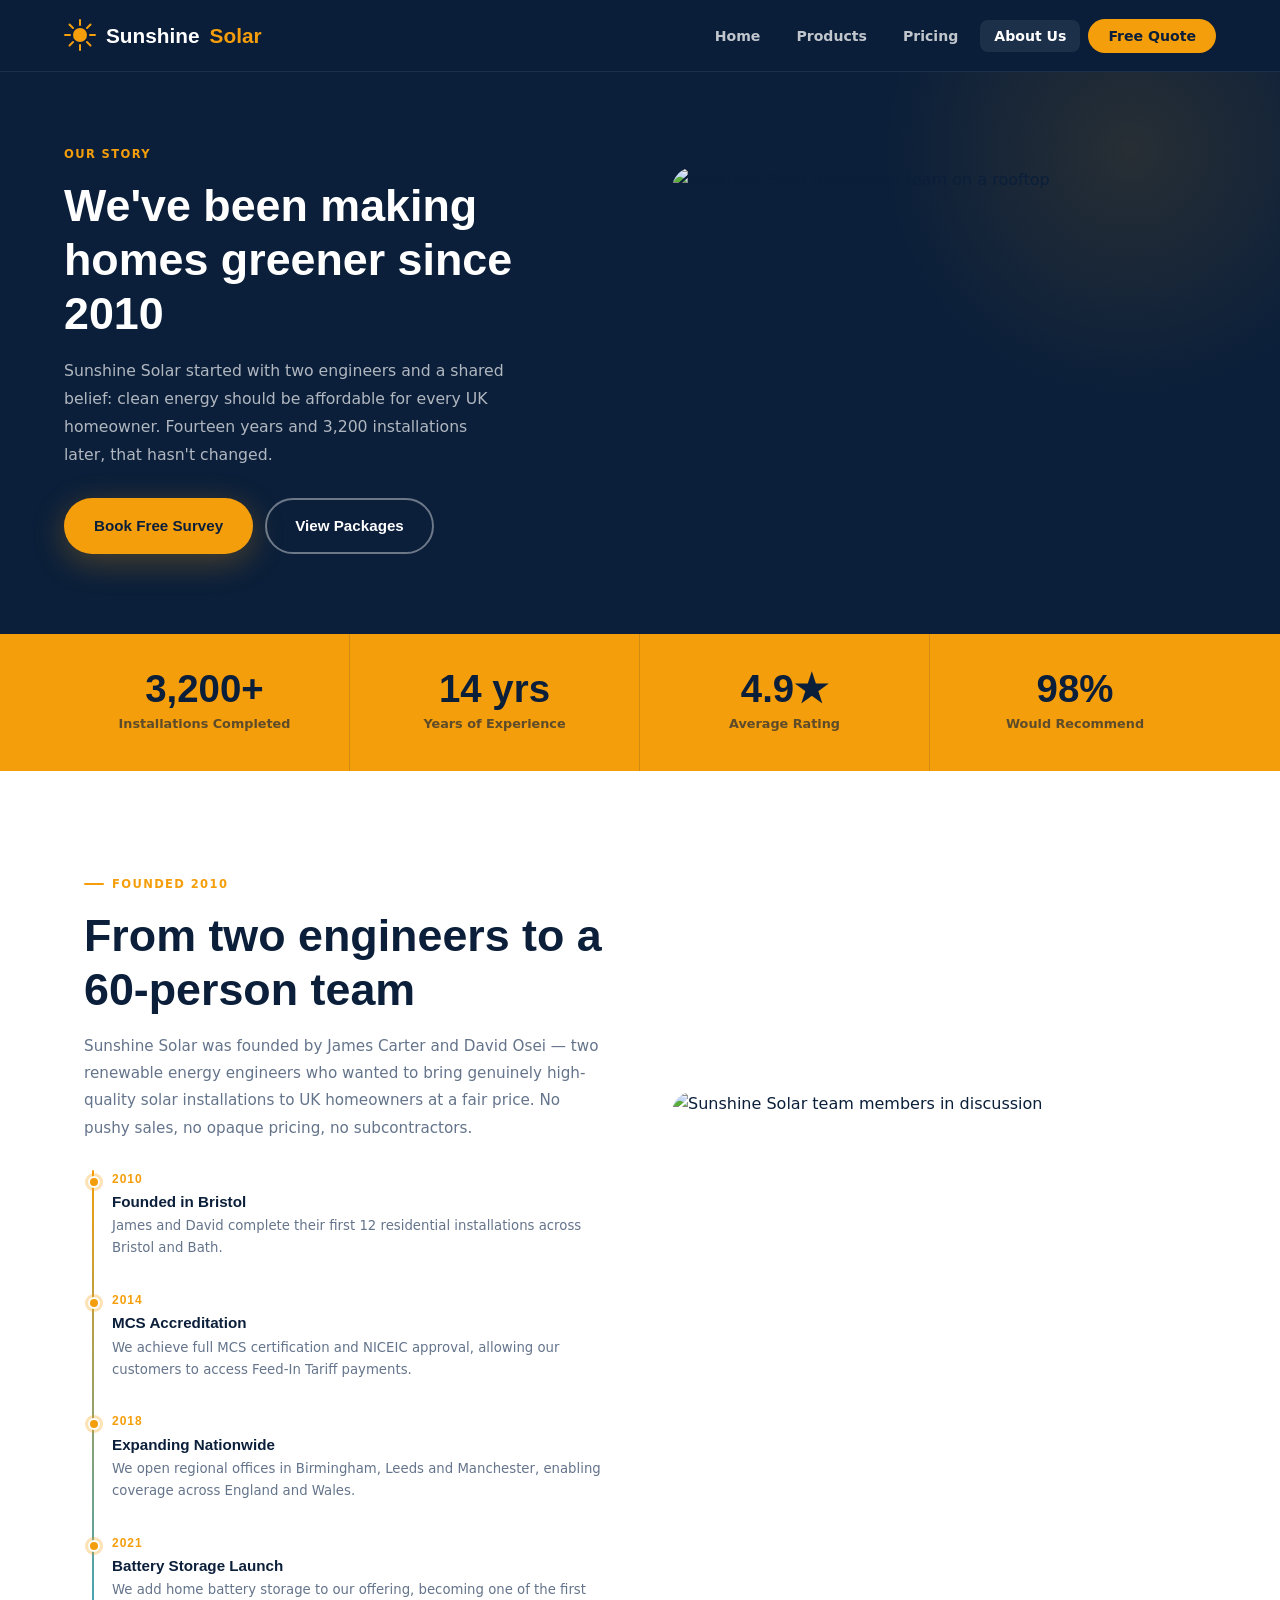
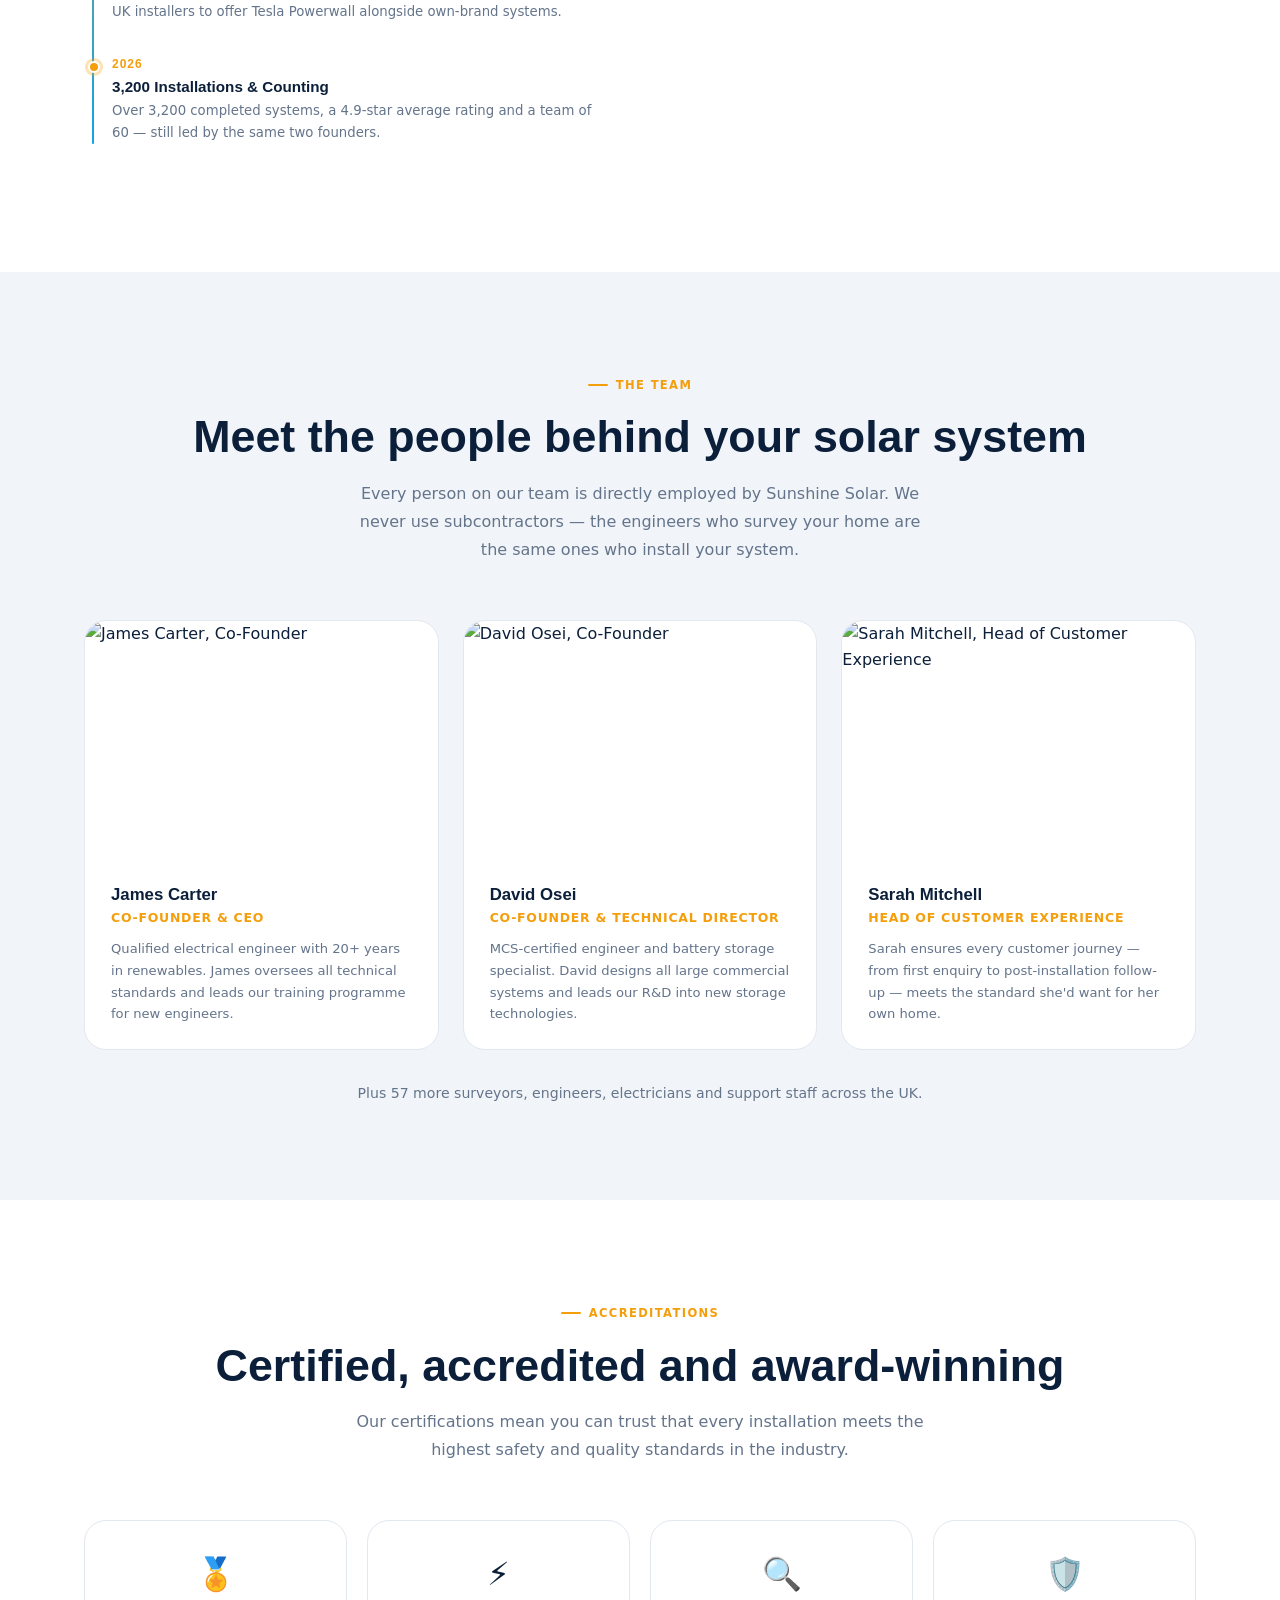
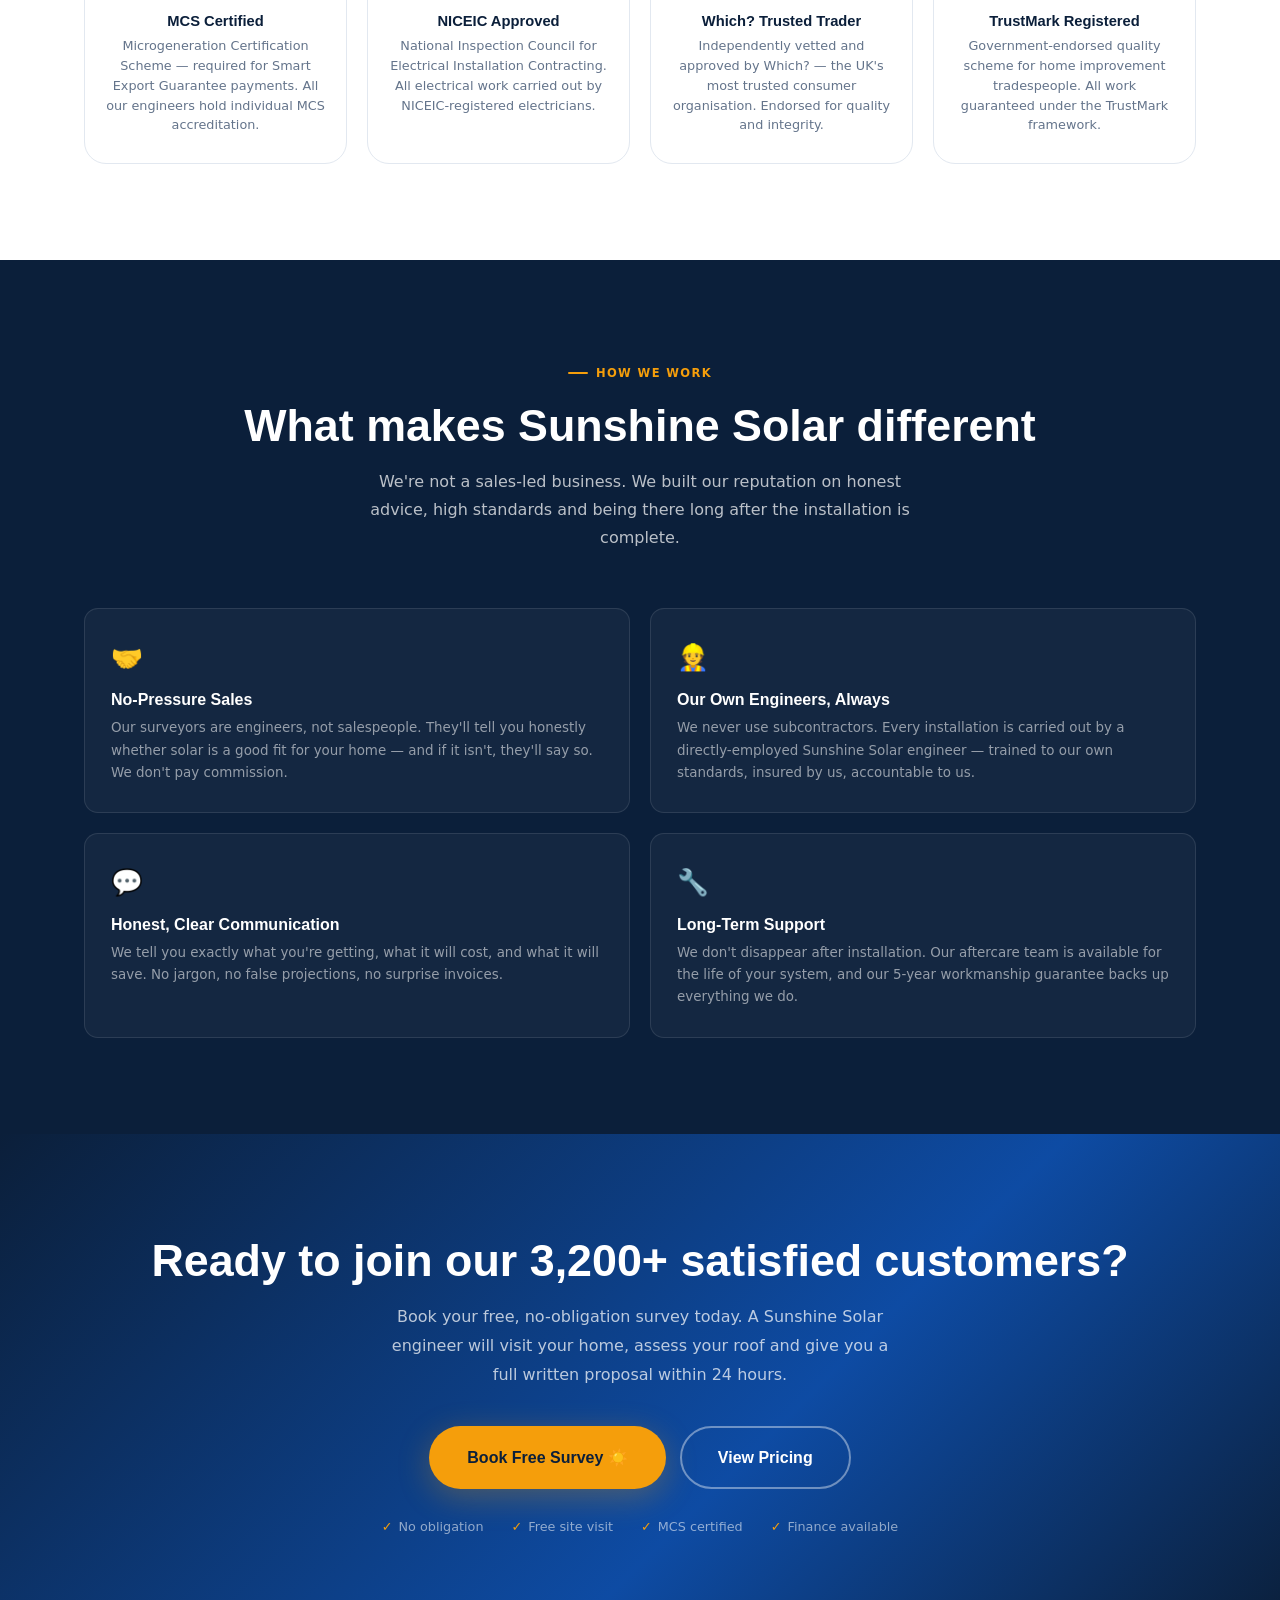
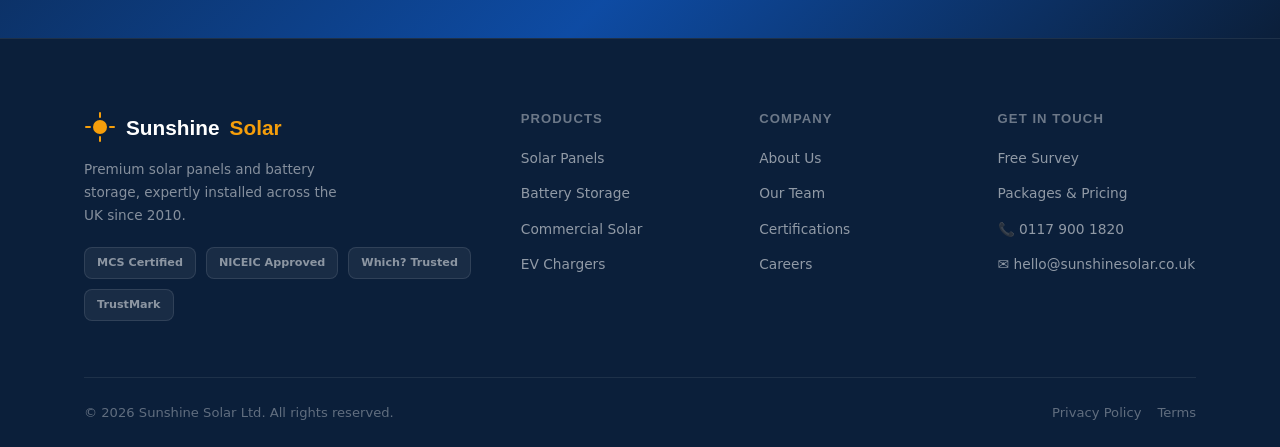
==== commit a56159e3: "Add files via upload" ====
--- a/about.html
+++ b/about.html
@@ -3,369 +3,282 @@
 <head>
   <meta charset="UTF-8">
   <meta name="viewport" content="width=device-width, initial-scale=1.0">
-  <title>About Us — SolarOS</title>
-  <meta name="description" content="We're on a mission to make solar energy work harder for every household and business. Meet the team behind SolarOS.">
+  <title>About Us — Sunshine Solar</title>
+  <meta name="description" content="Sunshine Solar — MCS certified solar panel and battery storage installers. 14 years experience, 3,200+ installations, rated 4.9 stars.">
   <link rel="stylesheet" href="css/style.css">
   <style>
-    .mission-band { text-align:center; padding:56px 48px; background:linear-gradient(135deg,rgba(240,165,0,.07) 0%,rgba(0,212,170,.07) 100%); border:1px solid var(--border); border-radius:20px; }
-    .mission-band h2 { font-size:clamp(1.4rem,3vw,2rem); color:var(--text); line-height:1.4; max-width:680px; margin:16px auto 20px; }
-    .mission-band p { color:var(--text-muted); max-width:560px; margin:0 auto; }
-
-    .stats-band { background:var(--bg-card); border-top:1px solid var(--border); border-bottom:1px solid var(--border); }
-    .stats-inner { display:grid; grid-template-columns:repeat(4,1fr); }
-    .stat-item { padding:48px 32px; text-align:center; border-right:1px solid var(--border); }
-    .stat-item:last-child { border-right:none; }
-    .stat-num { font-family:'Outfit',sans-serif; font-size:2.8rem; font-weight:900; color:var(--gold-dark); line-height:1; margin-bottom:8px; }
-    .stat-lbl { font-size:.82rem; color:var(--text-muted); font-weight:500; }
-
-    .values-grid { display:grid; grid-template-columns:repeat(3,1fr); gap:20px; margin-top:40px; }
-    .value-card { background:var(--bg-card); border:1px solid var(--border); border-radius:var(--radius); padding:32px; transition:all .3s cubic-bezier(.16,1,.3,1); }
-    .value-card:hover { transform:translateY(-4px); box-shadow:0 12px 40px rgba(0,0,0,.08); border-color:var(--gold); }
-    .value-card .icon { font-size:2rem; margin-bottom:16px; display:block; }
-    .value-card h3 { font-size:1.05rem; margin-bottom:10px; }
-    .value-card p { font-size:.88rem; color:var(--text-muted); line-height:1.65; margin:0; }
-
-    .team-grid { display:grid; grid-template-columns:repeat(4,1fr); gap:20px; margin-top:40px; }
-    .team-card { background:var(--bg-card); border:1px solid var(--border); border-radius:var(--radius); padding:28px 24px; text-align:center; transition:all .3s cubic-bezier(.16,1,.3,1); }
-    .team-card:hover { transform:translateY(-4px); box-shadow:0 12px 36px rgba(0,0,0,.08); border-color:var(--gold); }
-    .team-avatar { width:72px; height:72px; border-radius:50%; display:flex; align-items:center; justify-content:center; font-family:'Outfit',sans-serif; font-size:1.2rem; font-weight:900; color:#fff; margin:0 auto 16px; }
-    .team-card h4 { font-size:.95rem; margin-bottom:4px; }
-    .team-card .role { font-size:.78rem; color:var(--text-muted); font-weight:500; }
-
-    .press-grid { display:grid; grid-template-columns:repeat(3,1fr); gap:24px; margin-top:40px; }
-    .press-card { background:var(--bg-card); border:1px solid var(--border); border-radius:var(--radius); padding:32px; transition:all .3s; }
-    .press-card:hover { transform:translateY(-3px); box-shadow:0 8px 32px rgba(0,0,0,.07); }
-    .press-source { font-size:.72rem; font-weight:800; letter-spacing:.12em; color:var(--text-muted); margin-bottom:16px; text-transform:uppercase; }
-    .press-quote { font-size:.93rem; color:var(--text-mid); font-style:italic; line-height:1.7; margin-bottom:16px; }
-    .press-date { font-size:.75rem; color:var(--text-light); }
-
-    .timeline { display:flex; flex-direction:column; gap:0; position:relative; padding-left:32px; margin-top:32px; }
-    .timeline::before { content:''; position:absolute; left:10px; top:8px; bottom:8px; width:2px; background:linear-gradient(to bottom,var(--gold),var(--teal)); border-radius:2px; }
-    .timeline-item { position:relative; padding:0 0 32px 28px; }
-    .timeline-item::before { content:''; position:absolute; left:-4px; top:6px; width:10px; height:10px; border-radius:50%; background:var(--gold); border:2px solid var(--bg); box-shadow:0 0 0 3px rgba(240,165,0,.25); }
-    .timeline-item:last-child { padding-bottom:0; }
-    .timeline-year { font-family:'Outfit',sans-serif; font-size:.8rem; font-weight:800; color:var(--gold-dark); margin-bottom:4px; }
-    .timeline-title { font-size:.95rem; font-weight:700; color:var(--text); margin-bottom:4px; }
-    .timeline-desc { font-size:.85rem; color:var(--text-muted); line-height:1.5; }
+    .story-grid { display: grid; grid-template-columns: 1fr 1fr; gap: 64px; align-items: center; }
+    .story-img { border-radius: var(--radius-lg); overflow: hidden; height: 460px; }
+    .story-img img { width: 100%; height: 100%; object-fit: cover; }
+    .timeline { position: relative; padding-left: 28px; }
+    .timeline::before { content:''; position:absolute; left:8px; top:0; bottom:0; width:2px; background:linear-gradient(to bottom, var(--gold), var(--teal)); border-radius:2px; }
+    .timeline-item { position: relative; margin-bottom: 32px; }
+    .timeline-item::before { content:''; position:absolute; left:-24px; top:6px; width:12px; height:12px; border-radius:50%; background:var(--gold); border:2px solid var(--white); box-shadow:0 0 0 3px rgba(245,158,11,.3); }
+    .timeline-year { font-family:'Outfit',sans-serif; font-size:.75rem; font-weight:800; color:var(--gold); letter-spacing:.08em; margin-bottom:4px; }
+    .timeline-item h4 { font-size:.95rem; margin-bottom:4px; }
+    .timeline-item p { font-size:.83rem; color:var(--text-muted); line-height:1.65; }
+
+    .team-grid { display: grid; grid-template-columns: repeat(3,1fr); gap: 24px; }
+    .team-card { background: var(--white); border: 1.5px solid var(--slate-100); border-radius: var(--radius-lg); overflow: hidden; transition: all var(--transition); }
+    .team-card:hover { transform: translateY(-4px); box-shadow: var(--shadow-lg); }
+    .team-photo { height: 240px; overflow: hidden; }
+    .team-photo img { width: 100%; height: 100%; object-fit: cover; }
+    .team-info { padding: 24px 26px; }
+    .team-info h3 { font-size: 1.05rem; margin-bottom: 3px; }
+    .team-info .role { font-size: .78rem; font-weight: 700; color: var(--gold); letter-spacing: .06em; text-transform: uppercase; margin-bottom: 10px; }
+    .team-info p { font-size: .82rem; color: var(--text-muted); line-height: 1.65; }
+
+    .certs-grid { display: grid; grid-template-columns: repeat(4,1fr); gap: 20px; }
+    .cert-item { background: var(--white); border: 1.5px solid var(--slate-100); border-radius: var(--radius-lg); padding: 28px 20px; text-align: center; transition: all var(--transition); }
+    .cert-item:hover { border-color: var(--gold); transform: translateY(-3px); box-shadow: var(--shadow); }
+    .cert-icon { font-size: 2rem; margin-bottom: 12px; display: block; }
+    .cert-item h4 { font-size: .92rem; margin-bottom: 6px; }
+    .cert-item p { font-size: .8rem; color: var(--text-muted); line-height: 1.55; }
+
+    .values-grid { display: grid; grid-template-columns: repeat(2,1fr); gap: 20px; }
+    .value-item { background: rgba(255,255,255,.04); border: 1px solid rgba(255,255,255,.1); border-radius: var(--radius); padding: 28px 26px; }
+    .value-icon { font-size: 1.6rem; margin-bottom: 12px; display: block; }
+    .value-item h4 { font-size: 1rem; color: #fff; margin-bottom: 8px; }
+    .value-item p { font-size: .84rem; color: rgba(255,255,255,.55); line-height: 1.65; }
 
     @media(max-width:900px){
-      .stats-inner { grid-template-columns:repeat(2,1fr); }
-      .stat-item:nth-child(2) { border-right:none; }
-      .values-grid { grid-template-columns:repeat(2,1fr); }
-      .team-grid { grid-template-columns:repeat(2,1fr); }
-      .press-grid { grid-template-columns:1fr; }
+      .story-grid { grid-template-columns: 1fr; gap: 32px; }
+      .story-img { height: 280px; }
+      .team-grid { grid-template-columns: 1fr 1fr; }
+      .certs-grid { grid-template-columns: repeat(2,1fr); }
+      .values-grid { grid-template-columns: 1fr; }
     }
-    @media(max-width:600px){
-      .values-grid { grid-template-columns:1fr; }
-      .team-grid { grid-template-columns:repeat(2,1fr); }
-    }
+    @media(max-width:560px){ .team-grid { grid-template-columns: 1fr; } }
   </style>
 </head>
 <body>
 
-<!-- NAV -->
 <nav class="nav">
   <a href="/" class="nav-logo">
-    <svg viewBox="0 0 32 32" fill="none"><circle cx="16" cy="16" r="7" fill="#f0a500"/><g stroke="#f0a500" stroke-width="2" stroke-linecap="round"><line x1="16" y1="2" x2="16" y2="6"/><line x1="16" y1="26" x2="16" y2="30"/><line x1="2" y1="16" x2="6" y2="16"/><line x1="26" y1="16" x2="30" y2="16"/><line x1="6.3" y1="6.3" x2="9.2" y2="9.2"/><line x1="22.8" y1="22.8" x2="25.7" y2="25.7"/><line x1="25.7" y1="6.3" x2="22.8" y2="9.2"/><line x1="9.2" y1="22.8" x2="6.3" y2="25.7"/></g></svg>
-    Solar<span>OS</span>
+    <svg viewBox="0 0 32 32" fill="none" width="32" height="32"><circle cx="16" cy="16" r="7" fill="#f59e0b"/><g stroke="#f59e0b" stroke-width="2" stroke-linecap="round"><line x1="16" y1="1" x2="16" y2="6"/><line x1="16" y1="26" x2="16" y2="31"/><line x1="1" y1="16" x2="6" y2="16"/><line x1="26" y1="16" x2="31" y2="16"/><line x1="5.5" y1="5.5" x2="9" y2="9"/><line x1="23" y1="23" x2="26.5" y2="26.5"/><line x1="26.5" y1="5.5" x2="23" y2="9"/><line x1="9" y1="23" x2="5.5" y2="26.5"/></g></svg>
+    Sunshine <span>Solar</span>
   </a>
   <ul class="nav-links">
     <li><a href="/">Home</a></li>
-    <li><a href="/services">Services</a></li>
+    <li><a href="/services">Products</a></li>
     <li><a href="/pricing">Pricing</a></li>
-    <li><a href="/about">About</a></li>
-    <li><a href="/contact" class="nav-cta">Get Started Free</a></li>
+    <li><a href="/about" class="active">About Us</a></li>
+    <li><a href="/contact" class="nav-cta">Free Quote</a></li>
   </ul>
   <button class="nav-burger">☰</button>
 </nav>
 <nav class="nav-mobile">
-  <a href="/">Home</a><a href="/services">Services</a><a href="/pricing">Pricing</a><a href="/about">About</a>
-  <a href="/contact" class="nav-cta">Get Started Free</a>
+  <a href="/">Home</a><a href="/services">Products</a><a href="/pricing">Pricing</a>
+  <a href="/about" class="active">About Us</a><a href="/contact" class="nav-cta">Free Quote</a>
 </nav>
 
-<!-- PAGE HERO -->
 <div class="page-hero">
   <div class="page-hero-content">
-    <div class="section-tag reveal">Our Story</div>
-    <h1 class="reveal">We believe clean energy deserves great software.</h1>
-    <p class="reveal">SolarOS was founded in 2021 by engineers frustrated that solar panels were getting smarter while the software to manage them stayed stuck in 2008.</p>
-    <div class="reveal" style="display:flex;gap:16px;margin-top:24px;flex-wrap:wrap">
-      <div style="display:flex;align-items:center;gap:8px;background:var(--bg-card);border:1px solid var(--border);border-radius:50px;padding:8px 16px;font-size:.82rem;font-weight:600;color:var(--text-mid)">
-        <span style="color:var(--gold)">📍</span> Bristol, UK
-      </div>
-      <div style="display:flex;align-items:center;gap:8px;background:var(--bg-card);border:1px solid var(--border);border-radius:50px;padding:8px 16px;font-size:.82rem;font-weight:600;color:var(--text-mid)">
-        <span style="color:var(--teal)">🚀</span> Founded 2021
-      </div>
-      <div style="display:flex;align-items:center;gap:8px;background:var(--bg-card);border:1px solid var(--border);border-radius:50px;padding:8px 16px;font-size:.82rem;font-weight:600;color:var(--text-mid)">
-        <span style="color:var(--gold)">💰</span> Series A funded
-      </div>
-    </div>
-  </div>
-  <div class="page-hero-img">
-    <img src="https://images.unsplash.com/photo-1497440001374-f26997328c1b?w=1200&q=80&fit=crop" alt="Solar panels in golden light">
+    <div class="page-eyebrow fade-in">Our Story</div>
+    <h1 class="fade-in delay-1">We've been making homes greener since 2010</h1>
+    <p class="fade-in delay-2">Sunshine Solar started with two engineers and a shared belief: clean energy should be affordable for every UK homeowner. Fourteen years and 3,200 installations later, that hasn't changed.</p>
+    <div style="display:flex;gap:12px;margin-top:28px;flex-wrap:wrap" class="fade-in delay-3">
+      <a href="/contact" class="btn btn-gold">Book Free Survey</a>
+      <a href="/pricing" class="btn btn-outline-white">View Packages</a>
+    </div>
+  </div>
+  <div class="page-hero-img fade-in delay-2">
+    <img src="https://images.unsplash.com/photo-1600880292203-757bb62b4baf?w=900&q=80&fit=crop" alt="Sunshine Solar installation team on a rooftop">
   </div>
 </div>
 
-<!-- MISSION -->
+<div class="stats-strip">
+  <div class="stats-strip-inner">
+    <div class="stat-block"><div class="stat-num" data-count="3200" data-suffix="+">0</div><div class="stat-lbl">Installations Completed</div></div>
+    <div class="stat-block"><div class="stat-num" data-count="14" data-suffix=" yrs">0</div><div class="stat-lbl">Years of Experience</div></div>
+    <div class="stat-block"><div class="stat-num" data-count="4.9" data-suffix="★">0</div><div class="stat-lbl">Average Rating</div></div>
+    <div class="stat-block"><div class="stat-num" data-count="98" data-suffix="%">0</div><div class="stat-lbl">Would Recommend</div></div>
+  </div>
+</div>
+
+<!-- OUR STORY -->
 <section class="section">
   <div class="container">
-    <div class="mission-band reveal">
-      <div class="section-tag" style="justify-content:center">Our Mission</div>
-      <h2>"To make solar energy work as hard as the people who invested in it."</h2>
-      <p>Today, billions of pounds of solar investment sits underperforming because homeowners don't know what's happening with their panels. We're changing that — one dashboard at a time.</p>
-    </div>
-  </div>
-</section>
-
-<!-- STATS -->
-<div class="stats-band">
-  <div class="stats-inner">
-    <div class="stat-item reveal">
-      <div class="stat-num" data-count="2021" data-suffix="">0</div>
-      <div class="stat-lbl">Founded in Bristol, UK</div>
-    </div>
-    <div class="stat-item reveal">
-      <div class="stat-num" data-count="38" data-suffix="">0</div>
-      <div class="stat-lbl">People on the team</div>
-    </div>
-    <div class="stat-item reveal">
-      <div class="stat-num" data-count="12" data-suffix="K+">0</div>
-      <div class="stat-lbl">Customers worldwide</div>
-    </div>
-    <div class="stat-item reveal">
-      <div class="stat-num" data-count="47" data-suffix="K">0</div>
-      <div class="stat-lbl">Tonnes CO₂ avoided</div>
-    </div>
-  </div>
-</div>
-
-<!-- STORY — image row -->
-<div class="img-row">
-  <div class="img-row-img">
-    <img src="https://images.unsplash.com/photo-1517245386807-bb43f82c33c4?w=1000&q=80&fit=crop" alt="Team working together in a bright office">
-  </div>
-  <div class="img-row-content soft reveal">
-    <div class="section-tag">The Beginning</div>
-    <h2>Built out of frustration</h2>
-    <p>Our co-founder James installed a 6 kW solar system on his home in 2020. The inverter came with an app that crashed every morning, showed data 24 hours behind, and had no way to see if a panel was underperforming.</p>
-    <p style="margin-top:0;margin-bottom:0">He called his installer. They couldn't see his data remotely. There was a gap — a big one. So he and his co-founder Priya built SolarOS on evenings and weekends. Within six months they had 200 beta users. Within a year, 5,000.</p>
-    <div class="timeline" style="margin-top:28px">
-      <div class="timeline-item">
-        <div class="timeline-year">2020</div>
-        <div class="timeline-title">The idea sparks</div>
-        <div class="timeline-desc">James installs solar at home, frustrated by poor monitoring apps</div>
-      </div>
-      <div class="timeline-item">
-        <div class="timeline-year">2021</div>
-        <div class="timeline-title">SolarOS founded</div>
-        <div class="timeline-desc">James and Priya launch v1 with 200 beta users in Bristol</div>
-      </div>
-      <div class="timeline-item">
-        <div class="timeline-year">2022</div>
-        <div class="timeline-title">£4.2M seed round</div>
-        <div class="timeline-desc">Backed by Pale Blue Dot and Seedcamp · 5,000 customers</div>
-      </div>
-      <div class="timeline-item">
-        <div class="timeline-year">2024</div>
-        <div class="timeline-title">£18M Series A</div>
-        <div class="timeline-desc">Expanding to Europe · 12,000+ customers across UK &amp; Ireland</div>
-      </div>
-    </div>
-  </div>
-</div>
-
-<!-- FUNDING — image row reversed -->
-<div class="img-row reverse">
-  <div class="img-row-img">
-    <img src="https://images.unsplash.com/photo-1560179707-f14e90ef3623?w=1000&q=80&fit=crop" alt="Modern office building exterior">
-  </div>
-  <div class="img-row-content reveal">
-    <div class="section-tag">Backing</div>
-    <h2>Backed to build further</h2>
-    <p>We closed our £4.2M seed round in 2022 with Pale Blue Dot and Seedcamp, and followed with a £18M Series A in 2024. Today we're one of the UK's fastest-growing cleantech startups — and we're just getting started.</p>
-    <div style="display:grid;grid-template-columns:1fr 1fr;gap:16px;margin-top:28px">
-      <div style="background:var(--bg-card);border:1px solid var(--border);border-radius:var(--radius);padding:24px">
-        <div style="font-family:'Outfit',sans-serif;font-size:2rem;font-weight:900;color:var(--gold-dark)">£4.2M</div>
-        <div style="font-size:.82rem;color:var(--text-muted);margin-top:4px">Seed Round · 2022</div>
-        <div style="font-size:.78rem;color:var(--text-light);margin-top:2px">Pale Blue Dot · Seedcamp</div>
-      </div>
-      <div style="background:var(--bg-card);border:1px solid var(--border);border-radius:var(--radius);padding:24px">
-        <div style="font-family:'Outfit',sans-serif;font-size:2rem;font-weight:900;color:var(--teal)">£18M</div>
-        <div style="font-size:.82rem;color:var(--text-muted);margin-top:4px">Series A · 2024</div>
-        <div style="font-size:.78rem;color:var(--text-light);margin-top:2px">Undisclosed lead investor</div>
-      </div>
-    </div>
-  </div>
-</div>
-
-<!-- VALUES -->
-<section class="section bg-alt">
+    <div class="story-grid">
+      <div>
+        <div class="section-eyebrow reveal">Founded 2010</div>
+        <h2 class="section-title reveal">From two engineers to a 60-person team</h2>
+        <p style="color:var(--text-muted);font-size:.95rem;line-height:1.8;margin-bottom:28px" class="reveal">Sunshine Solar was founded by James Carter and David Osei — two renewable energy engineers who wanted to bring genuinely high-quality solar installations to UK homeowners at a fair price. No pushy sales, no opaque pricing, no subcontractors.</p>
+        <div class="timeline reveal">
+          <div class="timeline-item">
+            <div class="timeline-year">2010</div>
+            <h4>Founded in Bristol</h4>
+            <p>James and David complete their first 12 residential installations across Bristol and Bath.</p>
+          </div>
+          <div class="timeline-item">
+            <div class="timeline-year">2014</div>
+            <h4>MCS Accreditation</h4>
+            <p>We achieve full MCS certification and NICEIC approval, allowing our customers to access Feed-In Tariff payments.</p>
+          </div>
+          <div class="timeline-item">
+            <div class="timeline-year">2018</div>
+            <h4>Expanding Nationwide</h4>
+            <p>We open regional offices in Birmingham, Leeds and Manchester, enabling coverage across England and Wales.</p>
+          </div>
+          <div class="timeline-item">
+            <div class="timeline-year">2021</div>
+            <h4>Battery Storage Launch</h4>
+            <p>We add home battery storage to our offering, becoming one of the first UK installers to offer Tesla Powerwall alongside own-brand systems.</p>
+          </div>
+          <div class="timeline-item">
+            <div class="timeline-year">2026</div>
+            <h4>3,200 Installations & Counting</h4>
+            <p>Over 3,200 completed systems, a 4.9-star average rating and a team of 60 — still led by the same two founders.</p>
+          </div>
+        </div>
+      </div>
+      <div class="story-img reveal">
+        <img src="https://images.unsplash.com/photo-1521737604893-d14cc237f11d?w=900&q=80&fit=crop" alt="Sunshine Solar team members in discussion">
+      </div>
+    </div>
+  </div>
+</section>
+
+<!-- TEAM -->
+<section class="section bg-slate">
   <div class="container">
     <div class="section-header center">
-      <div class="section-tag reveal">What We Stand For</div>
-      <h2 class="section-title reveal">Our values</h2>
-    </div>
-    <div class="values-grid">
-      <div class="value-card reveal">
-        <span class="icon">🌍</span>
-        <h3>Planet First</h3>
-        <p>Every feature we build is evaluated against one question: does this help the planet? Reducing carbon is not a marketing line — it's our North Star.</p>
-      </div>
-      <div class="value-card reveal">
-        <span class="icon">🔍</span>
-        <h3>Radical Transparency</h3>
-        <p>We tell customers exactly how their data is used, what our uptime actually was last month, and when we get things wrong. No spin, no small print.</p>
-      </div>
-      <div class="value-card reveal">
-        <span class="icon">🎯</span>
-        <h3>Obsessive Simplicity</h3>
-        <p>Solar is already complex. SolarOS should make it feel simple. We fight relentlessly for clarity in every screen, every email, every word of copy.</p>
-      </div>
-      <div class="value-card reveal">
-        <span class="icon">🤝</span>
-        <h3>Customer Champions</h3>
-        <p>Every person who contacts our support team is greeted by a real human who knows solar inside out. We hire for empathy first, technical skill second.</p>
-      </div>
-      <div class="value-card reveal">
-        <span class="icon">⚡</span>
-        <h3>Bias to Action</h3>
-        <p>We ship fast, learn fast, and fix fast. A good feature released today is worth more than a perfect feature released next quarter.</p>
-      </div>
-      <div class="value-card reveal">
-        <span class="icon">🧩</span>
-        <h3>Open by Default</h3>
-        <p>Our API is public. Our uptime page is public. Our pricing is public. We believe the solar ecosystem grows faster when we play well with others.</p>
-      </div>
-    </div>
-  </div>
-</section>
-
-<!-- TEAM -->
-<section class="section">
-  <div class="container">
-    <div class="section-header center">
-      <div class="section-tag reveal">The Team</div>
-      <h2 class="section-title reveal">The people behind SolarOS</h2>
-      <p class="section-sub reveal">38 people across Bristol, London, and Lisbon — united by a belief that clean energy needs better software.</p>
+      <div class="section-eyebrow reveal">The Team</div>
+      <h2 class="section-title reveal">Meet the people behind your solar system</h2>
+      <p class="section-sub reveal">Every person on our team is directly employed by Sunshine Solar. We never use subcontractors — the engineers who survey your home are the same ones who install your system.</p>
     </div>
     <div class="team-grid">
       <div class="team-card reveal">
-        <div class="team-avatar" style="background:linear-gradient(135deg,#f0a500,#ff7c20)">JM</div>
-        <h4>James Morris</h4>
-        <div class="role">Co-founder &amp; CEO</div>
+        <div class="team-photo">
+          <img src="https://images.unsplash.com/photo-1560250097-0b93528c311a?w=600&q=80&fit=crop&crop=face" alt="James Carter, Co-Founder">
+        </div>
+        <div class="team-info">
+          <h3>James Carter</h3>
+          <div class="role">Co-Founder & CEO</div>
+          <p>Qualified electrical engineer with 20+ years in renewables. James oversees all technical standards and leads our training programme for new engineers.</p>
+        </div>
       </div>
       <div class="team-card reveal">
-        <div class="team-avatar" style="background:linear-gradient(135deg,#00d4aa,#38bdf8)">PS</div>
-        <h4>Priya Shah</h4>
-        <div class="role">Co-founder &amp; CTO</div>
+        <div class="team-photo">
+          <img src="https://images.unsplash.com/photo-1519085360753-af0119f7cbe7?w=600&q=80&fit=crop&crop=face" alt="David Osei, Co-Founder">
+        </div>
+        <div class="team-info">
+          <h3>David Osei</h3>
+          <div class="role">Co-Founder & Technical Director</div>
+          <p>MCS-certified engineer and battery storage specialist. David designs all large commercial systems and leads our R&D into new storage technologies.</p>
+        </div>
       </div>
       <div class="team-card reveal">
-        <div class="team-avatar" style="background:linear-gradient(135deg,#a3e635,#00d4aa)">LW</div>
-        <h4>Lucy Walsh</h4>
-        <div class="role">Head of Product</div>
-      </div>
-      <div class="team-card reveal">
-        <div class="team-avatar" style="background:linear-gradient(135deg,#38bdf8,#6366f1)">RO</div>
-        <h4>Remi Okafor</h4>
-        <div class="role">Head of Engineering</div>
-      </div>
-      <div class="team-card reveal">
-        <div class="team-avatar" style="background:linear-gradient(135deg,#ff7c20,#f0a500)">HC</div>
-        <h4>Hannah Chen</h4>
-        <div class="role">Head of Design</div>
-      </div>
-      <div class="team-card reveal">
-        <div class="team-avatar" style="background:linear-gradient(135deg,#6366f1,#00d4aa)">BT</div>
-        <h4>Ben Taylor</h4>
-        <div class="role">Head of Growth</div>
-      </div>
-      <div class="team-card reveal">
-        <div class="team-avatar" style="background:linear-gradient(135deg,#f0a500,#a3e635)">AK</div>
-        <h4>Aisha Khan</h4>
-        <div class="role">Customer Success Lead</div>
-      </div>
-      <div class="team-card reveal">
-        <div class="team-avatar" style="background:linear-gradient(135deg,#00d4aa,#f0a500)">DL</div>
-        <h4>David Liu</h4>
-        <div class="role">Lead Data Scientist</div>
-      </div>
-    </div>
-    <div class="reveal" style="text-align:center;margin-top:48px">
-      <p style="color:var(--text-muted);margin-bottom:20px">We're always looking for talented people to join us.</p>
-      <a href="/contact" class="btn btn-outline">See Open Roles &rarr;</a>
-    </div>
-  </div>
-</section>
-
-<!-- PRESS -->
-<section class="section bg-alt">
+        <div class="team-photo">
+          <img src="https://images.unsplash.com/photo-1573496359142-b8d87734a5a2?w=600&q=80&fit=crop&crop=face" alt="Sarah Mitchell, Head of Customer Experience">
+        </div>
+        <div class="team-info">
+          <h3>Sarah Mitchell</h3>
+          <div class="role">Head of Customer Experience</div>
+          <p>Sarah ensures every customer journey — from first enquiry to post-installation follow-up — meets the standard she'd want for her own home.</p>
+        </div>
+      </div>
+    </div>
+    <p style="text-align:center;margin-top:32px;font-size:.88rem;color:var(--text-muted)" class="reveal">Plus 57 more surveyors, engineers, electricians and support staff across the UK.</p>
+  </div>
+</section>
+
+<!-- CERTIFICATIONS -->
+<section class="section">
   <div class="container">
     <div class="section-header center">
-      <div class="section-tag reveal">In the Press</div>
-      <h2 class="section-title reveal">What people are saying</h2>
-    </div>
-    <div class="press-grid">
-      <div class="press-card reveal">
-        <div class="press-source">The Guardian</div>
-        <p class="press-quote">"SolarOS is what the smart home revolution actually needed — software that makes green tech genuinely useful for ordinary people."</p>
-        <div class="press-date">October 2025</div>
-      </div>
-      <div class="press-card reveal">
-        <div class="press-source">TechCrunch</div>
-        <p class="press-quote">"The Monzo of solar monitoring. Impossibly slick, data-dense, and — refreshingly — actually explains what the numbers mean."</p>
-        <div class="press-date">March 2025</div>
-      </div>
-      <div class="press-card reveal">
-        <div class="press-source">Which?</div>
-        <p class="press-quote">"★★★★★ — The best solar monitoring app we've tested. Outperforms manufacturer apps in every category we measured."</p>
-        <div class="press-date">January 2026</div>
-      </div>
-    </div>
-  </div>
-</section>
-
-<!-- CTA -->
-<div class="cta-band" style="position:relative;overflow:hidden">
-  <div class="cta-band-bg" style="background-image:url('https://images.unsplash.com/photo-1466611653911-95081537e5b7?w=1600&q=80&fit=crop')"></div>
+      <div class="section-eyebrow reveal">Accreditations</div>
+      <h2 class="section-title reveal">Certified, accredited and award-winning</h2>
+      <p class="section-sub reveal">Our certifications mean you can trust that every installation meets the highest safety and quality standards in the industry.</p>
+    </div>
+    <div class="certs-grid">
+      <div class="cert-item reveal">
+        <span class="cert-icon">🏅</span>
+        <h4>MCS Certified</h4>
+        <p>Microgeneration Certification Scheme — required for Smart Export Guarantee payments. All our engineers hold individual MCS accreditation.</p>
+      </div>
+      <div class="cert-item reveal">
+        <span class="cert-icon">⚡</span>
+        <h4>NICEIC Approved</h4>
+        <p>National Inspection Council for Electrical Installation Contracting. All electrical work carried out by NICEIC-registered electricians.</p>
+      </div>
+      <div class="cert-item reveal">
+        <span class="cert-icon">🔍</span>
+        <h4>Which? Trusted Trader</h4>
+        <p>Independently vetted and approved by Which? — the UK's most trusted consumer organisation. Endorsed for quality and integrity.</p>
+      </div>
+      <div class="cert-item reveal">
+        <span class="cert-icon">🛡️</span>
+        <h4>TrustMark Registered</h4>
+        <p>Government-endorsed quality scheme for home improvement tradespeople. All work guaranteed under the TrustMark framework.</p>
+      </div>
+    </div>
+  </div>
+</section>
+
+<!-- VALUES -->
+<section class="section bg-navy">
+  <div class="container">
+    <div class="section-header center">
+      <div class="section-eyebrow reveal">How We Work</div>
+      <h2 class="section-title white reveal">What makes Sunshine Solar different</h2>
+      <p class="section-sub white reveal">We're not a sales-led business. We built our reputation on honest advice, high standards and being there long after the installation is complete.</p>
+    </div>
+    <div class="values-grid">
+      <div class="value-item reveal">
+        <span class="value-icon">🤝</span>
+        <h4>No-Pressure Sales</h4>
+        <p>Our surveyors are engineers, not salespeople. They'll tell you honestly whether solar is a good fit for your home — and if it isn't, they'll say so. We don't pay commission.</p>
+      </div>
+      <div class="value-item reveal">
+        <span class="value-icon">👷</span>
+        <h4>Our Own Engineers, Always</h4>
+        <p>We never use subcontractors. Every installation is carried out by a directly-employed Sunshine Solar engineer — trained to our own standards, insured by us, accountable to us.</p>
+      </div>
+      <div class="value-item reveal">
+        <span class="value-icon">💬</span>
+        <h4>Honest, Clear Communication</h4>
+        <p>We tell you exactly what you're getting, what it will cost, and what it will save. No jargon, no false projections, no surprise invoices.</p>
+      </div>
+      <div class="value-item reveal">
+        <span class="value-icon">🔧</span>
+        <h4>Long-Term Support</h4>
+        <p>We don't disappear after installation. Our aftercare team is available for the life of your system, and our 5-year workmanship guarantee backs up everything we do.</p>
+      </div>
+    </div>
+  </div>
+</section>
+
+<section class="cta-band">
+  <div class="cta-band-bg" style="background-image:url('https://images.unsplash.com/photo-1509391366360-2e959784a276?w=1600&q=80&fit=crop')"></div>
   <div class="cta-band-overlay"></div>
-  <div class="cta-band-icon">☀️</div>
-  <div class="cta-particles">
-    <span style="left:5%;animation-delay:0s;animation-duration:3.2s"></span>
-    <span style="left:18%;animation-delay:.5s;animation-duration:2.8s"></span>
-    <span style="left:30%;animation-delay:.2s;animation-duration:3.6s"></span>
-    <span style="left:45%;animation-delay:.8s;animation-duration:3s"></span>
-    <span style="left:60%;animation-delay:.3s;animation-duration:2.9s"></span>
-    <span style="left:72%;animation-delay:1.1s;animation-duration:3.4s"></span>
-    <span style="left:82%;animation-delay:.6s;animation-duration:3.1s"></span>
-    <span style="left:90%;animation-delay:.4s;animation-duration:2.7s"></span>
-    <span style="left:12%;animation-delay:.9s;animation-duration:3.3s"></span>
-    <span style="left:52%;animation-delay:.1s;animation-duration:3.5s"></span>
-  </div>
-  <div class="container" style="position:relative;z-index:2">
-    <h2 style="color:#fff" class="reveal-cta">Join the clean energy revolution</h2>
-    <p style="color:rgba(255,255,255,.8)" class="reveal-cta">12,000+ households and businesses are already running smarter solar with SolarOS. Start free today.</p>
-    <div class="cta-btns reveal-cta">
-      <a href="/contact" class="btn btn-primary">Get Started Free &rarr;</a>
-      <a href="/contact" class="btn btn-white">Contact the Team</a>
-    </div>
-    <div class="cta-trust reveal-cta">
-      <span>✓ Free forever plan</span>
-      <span>✓ Set up in 5 minutes</span>
-      <span>✓ 12,000+ happy customers</span>
-    </div>
-  </div>
-</div>
-
-<!-- FOOTER -->
+  <div class="container">
+    <h2 class="reveal">Ready to join our 3,200+ satisfied customers?</h2>
+    <p class="reveal">Book your free, no-obligation survey today. A Sunshine Solar engineer will visit your home, assess your roof and give you a full written proposal within 24 hours.</p>
+    <div class="cta-btns reveal">
+      <a href="/contact" class="btn btn-gold btn-lg">Book Free Survey ☀️</a>
+      <a href="/pricing" class="btn btn-outline-white btn-lg">View Pricing</a>
+    </div>
+    <div class="cta-trust reveal"><span>No obligation</span><span>Free site visit</span><span>MCS certified</span><span>Finance available</span></div>
+  </div>
+</section>
+
 <footer class="footer">
   <div class="container">
     <div class="footer-top">
-      <div class="footer-brand"><div class="logo"><svg width="24" height="24" viewBox="0 0 32 32" fill="none"><circle cx="16" cy="16" r="7" fill="#f0a500"/><g stroke="#f0a500" stroke-width="2" stroke-linecap="round"><line x1="16" y1="2" x2="16" y2="6"/><line x1="16" y1="26" x2="16" y2="30"/><line x1="2" y1="16" x2="6" y2="16"/><line x1="26" y1="16" x2="30" y2="16"/></g></svg>Solar<span>OS</span></div><p>The world's most trusted solar energy management platform.</p></div>
-      <div class="footer-col"><h4>Product</h4><ul><li><a href="/services">Features</a></li><li><a href="/pricing">Pricing</a></li></ul></div>
-      <div class="footer-col"><h4>Company</h4><ul><li><a href="/about">About Us</a></li><li><a href="/contact">Contact</a></li></ul></div>
-      <div class="footer-col"><h4>Support</h4><ul><li><a href="/contact">Help Centre</a></li><li><a href="/contact">API Docs</a></li></ul></div>
-    </div>
-    <div class="footer-bottom"><p>© 2026 SolarOS Ltd. All rights reserved.</p><div class="footer-socials"><a href="#">𝕏</a><a href="#">in</a><a href="#">f</a></div></div>
+      <div class="footer-brand">
+        <div class="nav-logo" style="color:#fff"><svg viewBox="0 0 32 32" fill="none" width="28" height="28"><circle cx="16" cy="16" r="7" fill="#f59e0b"/><g stroke="#f59e0b" stroke-width="2" stroke-linecap="round"><line x1="16" y1="2" x2="16" y2="6"/><line x1="16" y1="26" x2="16" y2="30"/><line x1="2" y1="16" x2="6" y2="16"/><line x1="26" y1="16" x2="30" y2="16"/></g></svg>Sunshine <span style="color:var(--gold)">Solar</span></div>
+        <p>Premium solar panels and battery storage, expertly installed across the UK since 2010.</p>
+        <div class="footer-cert"><span class="cert-badge">MCS Certified</span><span class="cert-badge">NICEIC Approved</span><span class="cert-badge">Which? Trusted</span><span class="cert-badge">TrustMark</span></div>
+      </div>
+      <div class="footer-col"><h4>Products</h4><ul><li><a href="/services">Solar Panels</a></li><li><a href="/services">Battery Storage</a></li><li><a href="/services">Commercial Solar</a></li><li><a href="/services">EV Chargers</a></li></ul></div>
+      <div class="footer-col"><h4>Company</h4><ul><li><a href="/about">About Us</a></li><li><a href="/about">Our Team</a></li><li><a href="/about">Certifications</a></li><li><a href="/contact">Careers</a></li></ul></div>
+      <div class="footer-col"><h4>Get In Touch</h4><ul><li><a href="/contact">Free Survey</a></li><li><a href="/pricing">Packages & Pricing</a></li><li><a href="tel:+441179001820">📞 0117 900 1820</a></li><li><a href="mailto:hello@sunshinesolar.co.uk">✉️ hello@sunshinesolar.co.uk</a></li></ul></div>
+    </div>
+    <div style="display:flex;justify-content:space-between;align-items:center;padding:24px 0;font-size:.82rem;color:rgba(255,255,255,.35);flex-wrap:wrap;gap:12px">
+      <p>© 2026 Sunshine Solar Ltd. All rights reserved.</p>
+      <div style="display:flex;gap:16px"><a href="#" style="color:rgba(255,255,255,.35)">Privacy Policy</a><a href="#" style="color:rgba(255,255,255,.35)">Terms</a></div>
+    </div>
   </div>
 </footer>
 
--- a/css/style.css
+++ b/css/style.css
@@ -1,976 +1,458 @@
 /* ============================================================
-   SolarOS — Clean Minimal Theme
+   SUNSHINE SOLAR — Solar Panels & Battery Storage
    ============================================================ */
 
-@import url('https://fonts.googleapis.com/css2?family=Outfit:wght@300;400;500;600;700;800;900&family=Inter:wght@400;500;600&display=swap');
-
-/* ---------- Tokens ---------- */
+/* ── Tokens ── */
 :root {
+  --navy:       #0b1f3a;
+  --navy-mid:   #132d52;
+  --navy-light: #1e4080;
   --gold:       #f59e0b;
-  --gold-dark:  #d97706;
-  --amber:      #f97316;
-  --teal:       #0d9488;
-  --teal-light: #14b8a6;
-  --blue:       #0ea5e9;
+  --gold-light: #fbbf24;
+  --gold-pale:  #fef3c7;
+  --teal:       #0ea5e9;
   --green:      #22c55e;
-
-  /* Richer, non-white backgrounds */
-  --bg:         #f6f8fb;
-  --bg-soft:    #eef2f7;
-  --bg-card:    #ffffff;
-  --bg-alt:     #e9eef5;
-  --border:     #dde3ec;
-  --border-mid: #c4cdd9;
-
-  --text:       #0c1525;
-  --text-mid:   #2d3d52;
-  --text-muted: #5d7285;
-  --text-light: #8fa3b3;
-
-  --grad-sun:   linear-gradient(135deg, #f59e0b 0%, #f97316 100%);
-  --grad-teal:  linear-gradient(135deg, #0d9488 0%, #0ea5e9 100%);
-
+  --white:      #ffffff;
+  --off-white:  #f8fafc;
+  --slate-50:   #f1f5f9;
+  --slate-100:  #e2e8f0;
+  --slate-200:  #cbd5e1;
+  --slate-400:  #94a3b8;
+  --slate-600:  #475569;
+  --slate-800:  #1e293b;
+  --text:       #0b1f3a;
+  --text-mid:   #334155;
+  --text-muted: #64748b;
+
+  --radius-sm:  8px;
   --radius:     14px;
   --radius-lg:  22px;
-  --shadow-sm:  0 1px 4px rgba(12,21,37,.07);
-  --shadow:     0 4px 20px rgba(12,21,37,.09);
-  --shadow-lg:  0 16px 48px rgba(12,21,37,.13);
-}
-
-/* Subtle dot-grid on body for depth */
-body::before {
-  content: '';
-  position: fixed; inset: 0; z-index: -1; pointer-events: none;
-  background-image: radial-gradient(circle, #c8d4e0 1px, transparent 1px);
-  background-size: 28px 28px;
-  opacity: .35;
-}
-
-/* ---------- Reset ---------- */
+  --radius-xl:  32px;
+
+  --shadow-sm:  0 1px 3px rgba(11,31,58,.08), 0 1px 2px rgba(11,31,58,.06);
+  --shadow:     0 4px 16px rgba(11,31,58,.1), 0 2px 6px rgba(11,31,58,.07);
+  --shadow-lg:  0 20px 60px rgba(11,31,58,.14), 0 8px 24px rgba(11,31,58,.08);
+  --shadow-gold:0 8px 32px rgba(245,158,11,.28);
+
+  --transition: .25s cubic-bezier(.16,1,.3,1);
+}
+
+/* ── Reset ── */
 *, *::before, *::after { box-sizing: border-box; margin: 0; padding: 0; }
-html { scroll-behavior: smooth; font-size: 16px; }
+html { scroll-behavior: smooth; }
 body {
-  font-family: 'Inter', sans-serif;
-  background: var(--bg);
-  color: var(--text-mid);
-  line-height: 1.7;
-  overflow-x: hidden;
-}
-h1,h2,h3,h4,h5 {
-  font-family: 'Outfit', sans-serif;
-  line-height: 1.15;
+  font-family: 'Inter', system-ui, sans-serif;
+  background: var(--white);
   color: var(--text);
-}
-a { color: inherit; text-decoration: none; }
-img { max-width: 100%; display: block; object-fit: cover; }
+  line-height: 1.6;
+  -webkit-font-smoothing: antialiased;
+}
+img { max-width: 100%; display: block; }
+a { text-decoration: none; color: inherit; }
 ul { list-style: none; }
-button { cursor: pointer; font-family: inherit; }
-
-/* ---------- Nav ---------- */
+h1,h2,h3,h4,h5 { font-family: 'Outfit', sans-serif; line-height: 1.2; font-weight: 800; }
+
+/* Google Fonts */
+@import url('https://fonts.googleapis.com/css2?family=Outfit:wght@400;500;600;700;800;900&family=Inter:wght@400;500;600;700&display=swap');
+
+/* ── Container ── */
+.container { max-width: 1160px; margin: 0 auto; padding: 0 24px; }
+.section { padding: 96px 0; }
+.section.bg-navy { background: var(--navy); }
+.section.bg-slate { background: var(--slate-50); }
+.section.bg-gold { background: var(--gold-pale); }
+
+/* ── Section header ── */
+.section-eyebrow {
+  display: inline-flex; align-items: center; gap: 8px;
+  font-size: .72rem; font-weight: 800; letter-spacing: .12em; text-transform: uppercase;
+  color: var(--gold); margin-bottom: 16px;
+}
+.section-eyebrow::before {
+  content: ''; width: 20px; height: 2px; background: var(--gold); border-radius: 2px;
+}
+.section-title { font-size: clamp(1.8rem, 3.5vw, 2.8rem); color: var(--text); margin-bottom: 16px; }
+.section-title.white { color: #fff; }
+.section-sub { font-size: 1rem; color: var(--text-muted); max-width: 580px; line-height: 1.75; }
+.section-sub.white { color: rgba(255,255,255,.72); }
+.section-header { margin-bottom: 56px; }
+.section-header.center { text-align: center; }
+.section-header.center .section-sub { margin: 0 auto; }
+
+/* ── Buttons ── */
+.btn {
+  display: inline-flex; align-items: center; gap: 8px;
+  padding: 14px 28px; border-radius: 50px; font-family: 'Outfit',sans-serif;
+  font-size: .95rem; font-weight: 700; cursor: pointer; border: 2px solid transparent;
+  transition: all var(--transition); white-space: nowrap; position: relative; overflow: hidden;
+}
+.btn-gold {
+  background: var(--gold); color: var(--navy);
+  box-shadow: var(--shadow-gold);
+}
+.btn-gold:hover { background: var(--gold-light); transform: translateY(-2px); box-shadow: 0 12px 40px rgba(245,158,11,.4); }
+.btn-navy {
+  background: var(--navy); color: #fff;
+  box-shadow: var(--shadow);
+}
+.btn-navy:hover { background: var(--navy-mid); transform: translateY(-2px); }
+.btn-outline-white {
+  background: transparent; color: #fff; border-color: rgba(255,255,255,.4);
+}
+.btn-outline-white:hover { background: rgba(255,255,255,.1); border-color: rgba(255,255,255,.7); }
+.btn-outline-navy {
+  background: transparent; color: var(--navy); border-color: var(--navy);
+}
+.btn-outline-navy:hover { background: var(--navy); color: #fff; }
+.btn-lg { padding: 17px 36px; font-size: 1rem; }
+
+/* ── NAV ── */
 .nav {
-  position: fixed; top: 0; left: 0; right: 0; z-index: 1000;
+  position: fixed; top: 0; left: 0; right: 0; z-index: 100;
   display: flex; align-items: center; justify-content: space-between;
-  padding: 0 5%;
-  height: 68px;
-  background: rgba(255,255,255,0.94);
-  backdrop-filter: blur(20px);
-  border-bottom: 1px solid var(--border);
-  transition: box-shadow .3s;
-}
-.nav.scrolled { box-shadow: 0 4px 24px rgba(0,0,0,.07); }
+  padding: 0 5%; height: 72px;
+  background: rgba(11,31,58,.96);
+  backdrop-filter: blur(16px);
+  border-bottom: 1px solid rgba(255,255,255,.08);
+  transition: background var(--transition);
+}
+.nav.scrolled { background: rgba(11,31,58,.99); box-shadow: 0 4px 24px rgba(0,0,0,.3); }
 .nav-logo {
   display: flex; align-items: center; gap: 10px;
-  font-family: 'Outfit', sans-serif; font-size: 1.3rem; font-weight: 800;
-  color: var(--text);
+  font-family: 'Outfit',sans-serif; font-size: 1.3rem; font-weight: 900; color: #fff;
 }
 .nav-logo span { color: var(--gold); }
-.nav-logo svg { width: 30px; height: 30px; }
-.nav-links { display: flex; align-items: center; gap: 36px; }
+.nav-logo svg { width: 32px; height: 32px; }
+.nav-links { display: flex; align-items: center; gap: 8px; }
 .nav-links a {
-  font-size: .88rem; font-weight: 600; color: var(--text-muted);
-  transition: color .2s;
-}
-.nav-links a:hover, .nav-links a.active { color: var(--text); }
+  font-size: .88rem; font-weight: 600; color: rgba(255,255,255,.75);
+  padding: 8px 14px; border-radius: 8px;
+  transition: color .2s, background .2s;
+}
+.nav-links a:hover, .nav-links a.active { color: #fff; background: rgba(255,255,255,.08); }
 .nav-cta {
-  padding: 9px 22px; border-radius: 50px;
-  background: var(--text); color: #fff !important;
-  font-weight: 700; font-size: .88rem;
-  transition: background .2s, transform .2s;
-}
-.nav-cta:hover { background: #1e293b; transform: translateY(-1px); }
-.nav-burger { display: none; background: none; border: 1.5px solid var(--border); border-radius: 8px; color: var(--text); font-size: 1.1rem; padding: 5px 10px; }
-.nav-mobile {
-  display: none; flex-direction: column; gap: 0;
-  position: fixed; top: 68px; left: 0; right: 0; z-index: 999;
-  background: var(--bg);
-  border-bottom: 1px solid var(--border);
-  box-shadow: 0 8px 24px rgba(0,0,0,.08);
-  padding: 16px 5%;
-}
-.nav-mobile.open { display: flex; }
-.nav-mobile a { padding: 12px 0; border-bottom: 1px solid var(--border); font-size: 1rem; color: var(--text-mid); font-weight: 500; }
-.nav-mobile a:last-child { border-bottom: none; margin-top: 8px; text-align: center; }
-
-/* ---------- Buttons ---------- */
-.btn {
-  display: inline-flex; align-items: center; gap: 8px;
-  padding: 13px 28px; border-radius: 50px;
-  font-family: 'Outfit', sans-serif; font-weight: 700; font-size: .95rem;
-  border: none; transition: all .2s; white-space: nowrap; cursor: pointer;
-}
-.btn-primary {
-  background: var(--text); color: #fff;
-  box-shadow: 0 4px 16px rgba(15,23,42,.2);
-}
-.btn-primary:hover { background: #1e293b; transform: translateY(-2px); box-shadow: 0 8px 28px rgba(15,23,42,.28); }
-.btn-gold {
-  background: var(--grad-sun); color: #fff;
-  box-shadow: 0 4px 16px rgba(245,158,11,.3);
-}
-.btn-gold:hover { transform: translateY(-2px); box-shadow: 0 8px 28px rgba(245,158,11,.45); }
-.btn-outline {
-  background: transparent; color: var(--text);
-  border: 1.5px solid var(--border-mid);
-}
-.btn-outline:hover { border-color: var(--text); transform: translateY(-1px); }
-.btn-teal {
-  background: var(--grad-teal); color: #fff;
-  box-shadow: 0 4px 16px rgba(13,148,136,.25);
-}
-.btn-teal:hover { transform: translateY(-2px); box-shadow: 0 8px 28px rgba(13,148,136,.4); }
-.btn-white {
-  background: #fff; color: var(--text);
-  box-shadow: 0 4px 16px rgba(0,0,0,.12);
-}
-.btn-white:hover { transform: translateY(-2px); box-shadow: 0 8px 28px rgba(0,0,0,.18); }
-
-/* ---------- Section Layout ---------- */
-.section { padding: 100px 5%; }
-.container { max-width: 1180px; margin: 0 auto; }
-.section-tag {
-  display: inline-flex; align-items: center;
-  font-size: .72rem; font-weight: 700; color: var(--gold-dark);
-  letter-spacing: .1em; text-transform: uppercase; margin-bottom: 16px;
-}
-.section-tag::before { content: ''; display: block; width: 18px; height: 2px; background: var(--gold); border-radius: 2px; margin-right: 8px; }
-.section-title { font-size: clamp(2rem, 3.5vw, 2.8rem); font-weight: 800; margin-bottom: 16px; }
-.section-sub { font-size: 1rem; color: var(--text-muted); max-width: 520px; line-height: 1.8; }
-.section-header { margin-bottom: 60px; }
-.section-header.center { text-align: center; }
-.section-header.center .section-sub { margin: 0 auto; }
-.section-header.center .section-tag { justify-content: center; }
-.section-header.center .section-tag::before { display: none; }
-.section-header.center .section-tag::after { content: ''; display: block; width: 18px; height: 2px; background: var(--gold); border-radius: 2px; margin-left: 8px; }
-
-/* ---------- Hero ---------- */
+  background: var(--gold) !important; color: var(--navy) !important;
+  border-radius: 50px !important; padding: 9px 20px !important;
+  font-weight: 800 !important;
+}
+.nav-cta:hover { background: var(--gold-light) !important; }
+.nav-burger { display: none; background: none; border: none; color: #fff; font-size: 1.4rem; cursor: pointer; padding: 8px; }
+.nav-mobile { display: none; }
+
+/* ── HERO ── */
 .hero {
-  position: relative; min-height: 100vh;
+  min-height: 100vh; position: relative; overflow: hidden;
   display: flex; align-items: center;
-  padding: 120px 5% 80px;
-  overflow: hidden;
-  background: #0a0f1a;
-}
-.hero-bg {
+  background: var(--navy);
+}
+.hero-bg-img {
   position: absolute; inset: 0;
-  background-image: url('https://images.unsplash.com/photo-1509391366360-2e959784a276?w=1800&q=80&fit=crop');
-  background-size: cover; background-position: center 40%;
-  opacity: 0.38;
+  background-image: url('https://images.unsplash.com/photo-1509391366360-2e959784a276?w=1800&q=85&fit=crop');
+  background-size: cover; background-position: center 30%;
+  opacity: .22;
 }
 .hero-overlay {
   position: absolute; inset: 0;
-  background: linear-gradient(135deg, rgba(10,15,26,.82) 0%, rgba(10,15,26,.55) 60%, rgba(13,148,136,.15) 100%);
+  background: linear-gradient(110deg, rgba(11,31,58,.98) 0%, rgba(11,31,58,.75) 55%, rgba(11,31,58,.3) 100%);
 }
 .hero-inner {
   position: relative; z-index: 2;
-  max-width: 1180px; margin: 0 auto; width: 100%;
-  display: grid; grid-template-columns: 1fr 1fr; gap: 64px; align-items: center;
-}
-.hero-badge {
-  display: inline-flex; align-items: center; gap: 8px;
-  padding: 6px 14px; border-radius: 50px;
-  background: rgba(245,158,11,.15); border: 1px solid rgba(245,158,11,.3);
-  font-size: .75rem; font-weight: 700; color: #fbbf24;
-  margin-bottom: 24px; letter-spacing: .05em;
-}
-.hero-badge .dot {
-  width: 7px; height: 7px; border-radius: 50%;
-  background: var(--green); animation: pulse-dot 2s infinite;
-}
+  display: grid; grid-template-columns: 1fr 1fr; gap: 64px;
+  align-items: center; max-width: 1200px; margin: 0 auto; padding: 140px 5% 100px;
+  width: 100%;
+}
+.hero-eyebrow {
+  display: inline-flex; align-items: center; gap: 10px; margin-bottom: 24px;
+  background: rgba(245,158,11,.12); border: 1px solid rgba(245,158,11,.3);
+  border-radius: 50px; padding: 8px 18px;
+  font-size: .78rem; font-weight: 700; color: var(--gold); letter-spacing: .06em; text-transform: uppercase;
+}
+.hero-eyebrow .dot { width: 6px; height: 6px; border-radius: 50%; background: var(--gold); animation: pulse 2s ease-in-out infinite; }
 .hero h1 {
-  font-size: clamp(2.6rem, 5vw, 4rem);
-  font-weight: 900; margin-bottom: 22px; letter-spacing: -.02em; color: #fff;
-  line-height: 1.1;
-}
-.hero h1 .highlight {
-  background: var(--grad-sun); -webkit-background-clip: text;
-  -webkit-text-fill-color: transparent; background-clip: text;
-}
-.hero-desc { font-size: 1.05rem; color: rgba(255,255,255,.7); margin-bottom: 36px; max-width: 460px; line-height: 1.8; }
-.hero-btns { display: flex; gap: 14px; flex-wrap: wrap; margin-bottom: 52px; }
-.hero-stats { display: flex; gap: 40px; flex-wrap: wrap; padding-top: 28px; border-top: 1px solid rgba(255,255,255,.12); }
-.hero-stat .num { font-family: 'Outfit', sans-serif; font-size: 1.7rem; font-weight: 800; color: #fff; }
-.hero-stat .lbl { font-size: .78rem; color: rgba(255,255,255,.5); margin-top: 2px; }
-
-/* Hero right — metric card */
-.hero-visual { display: flex; flex-direction: column; gap: 16px; }
+  font-size: clamp(2.4rem, 4.5vw, 3.8rem); color: #fff; line-height: 1.1;
+  margin-bottom: 24px;
+}
+.hero h1 em { color: var(--gold); font-style: normal; }
+.hero-desc { font-size: 1.05rem; color: rgba(255,255,255,.72); line-height: 1.8; margin-bottom: 36px; max-width: 480px; }
+.hero-btns { display: flex; gap: 14px; flex-wrap: wrap; margin-bottom: 48px; }
+.hero-trust { display: flex; flex-direction: column; gap: 10px; }
+.hero-trust-item {
+  display: flex; align-items: center; gap: 10px;
+  font-size: .82rem; color: rgba(255,255,255,.65); font-weight: 500;
+}
+.hero-trust-item .icon { font-size: 1rem; }
+
+/* Hero right — quote card */
 .hero-card {
-  background: rgba(255,255,255,.07);
-  backdrop-filter: blur(24px);
-  border: 1px solid rgba(255,255,255,.12);
-  border-radius: 20px;
-  padding: 28px 32px;
-}
-.hero-card-title { font-size: .72rem; color: rgba(255,255,255,.5); text-transform: uppercase; letter-spacing: .1em; font-weight: 600; margin-bottom: 14px; }
-.hero-card-kpi { font-family: 'Outfit', sans-serif; font-size: 2.8rem; font-weight: 900; color: #fff; margin-bottom: 4px; }
-.hero-card-sub { font-size: .82rem; color: #34d399; font-weight: 600; margin-bottom: 24px; }
-.hero-bars { display: flex; flex-direction: column; gap: 11px; }
-.hero-bar-row { display: flex; align-items: center; gap: 10px; font-size: .78rem; }
-.hero-bar-row .bar-lbl { width: 54px; color: rgba(255,255,255,.5); font-weight: 500; }
-.hero-bar-row .bar-track { flex: 1; height: 6px; background: rgba(255,255,255,.08); border-radius: 3px; overflow: hidden; }
-.hero-bar-row .bar-fill { height: 100%; border-radius: 3px; transition: width 1.2s cubic-bezier(.4,0,.2,1); }
-.hero-bar-row .bar-val { width: 34px; text-align: right; color: rgba(255,255,255,.7); font-weight: 600; }
-
-.hero-mini-cards { display: grid; grid-template-columns: 1fr 1fr; gap: 12px; }
-.hero-mini-card {
-  background: rgba(255,255,255,.06);
-  border: 1px solid rgba(255,255,255,.1);
-  border-radius: 14px; padding: 18px 20px;
-}
-.hero-mini-card .mini-val { font-family: 'Outfit', sans-serif; font-size: 1.4rem; font-weight: 800; color: #fff; margin-bottom: 2px; }
-.hero-mini-card .mini-lbl { font-size: .72rem; color: rgba(255,255,255,.45); }
-
-/* ---------- Trusted by — marquee ---------- */
-.trusted {
-  padding: 0;
-  border-top: 1px solid var(--border); border-bottom: 1px solid var(--border);
-  background: var(--bg-card);
-  overflow: hidden;
-}
-.trusted-inner {
-  display: flex; align-items: stretch;
-}
-.trusted-label-col {
-  flex-shrink: 0;
-  padding: 22px 28px;
-  display: flex; align-items: center;
-  border-right: 1px solid var(--border);
-  background: var(--bg-soft);
-  gap: 10px;
-}
-.trustpilot-badge {
-  display: flex; flex-direction: column; gap: 4px;
-}
-.tp-stars { display: flex; gap: 3px; }
-.tp-star {
-  width: 16px; height: 16px; border-radius: 3px; background: #00b67a;
+  background: rgba(255,255,255,.06); backdrop-filter: blur(16px);
+  border: 1px solid rgba(255,255,255,.12); border-radius: var(--radius-lg);
+  padding: 36px; animation: fadeInRight .8s .3s both;
+}
+.hero-card-title { font-size: .8rem; font-weight: 700; color: rgba(255,255,255,.5); letter-spacing: .08em; text-transform: uppercase; margin-bottom: 20px; }
+.saving-row { display: flex; justify-content: space-between; align-items: center; padding: 14px 0; border-bottom: 1px solid rgba(255,255,255,.08); }
+.saving-row:last-of-type { border-bottom: none; }
+.saving-label { font-size: .85rem; color: rgba(255,255,255,.65); }
+.saving-val { font-family: 'Outfit',sans-serif; font-weight: 800; font-size: 1.05rem; }
+.saving-val.gold { color: var(--gold); }
+.saving-val.green { color: #4ade80; }
+.saving-val.white { color: #fff; }
+.hero-card-cta { margin-top: 24px; width: 100%; justify-content: center; }
+.hero-card-note { text-align: center; font-size: .72rem; color: rgba(255,255,255,.4); margin-top: 12px; }
+
+/* ── STATS STRIP ── */
+.stats-strip {
+  background: var(--gold); padding: 0;
+}
+.stats-strip-inner {
+  display: grid; grid-template-columns: repeat(4,1fr);
+  max-width: 1160px; margin: 0 auto;
+}
+.stat-block {
+  padding: 36px 28px; text-align: center; border-right: 1px solid rgba(11,31,58,.15);
+}
+.stat-block:last-child { border-right: none; }
+.stat-num {
+  font-family: 'Outfit',sans-serif; font-size: 2.4rem; font-weight: 900;
+  color: var(--navy); line-height: 1; margin-bottom: 6px;
+}
+.stat-lbl { font-size: .8rem; font-weight: 700; color: rgba(11,31,58,.65); }
+
+/* ── WHY SOLAR ── */
+.why-grid { display: grid; grid-template-columns: repeat(3,1fr); gap: 24px; }
+.why-card {
+  background: var(--white); border: 1.5px solid var(--slate-100); border-radius: var(--radius-lg);
+  padding: 36px 32px; transition: all var(--transition);
+}
+.why-card:hover { transform: translateY(-6px); box-shadow: var(--shadow-lg); border-color: var(--gold); }
+.why-icon {
+  width: 56px; height: 56px; border-radius: var(--radius); margin-bottom: 20px;
+  display: flex; align-items: center; justify-content: center; font-size: 1.5rem;
+  background: var(--gold-pale); border: 1.5px solid rgba(245,158,11,.25);
+}
+.why-card h3 { font-size: 1.1rem; margin-bottom: 10px; }
+.why-card p { font-size: .88rem; color: var(--text-muted); line-height: 1.7; }
+
+/* ── PRODUCTS ── */
+.products-grid { display: grid; grid-template-columns: repeat(3,1fr); gap: 24px; }
+.product-card {
+  background: var(--white); border: 1.5px solid var(--slate-100); border-radius: var(--radius-lg);
+  overflow: hidden; transition: all var(--transition); display: flex; flex-direction: column;
+}
+.product-card:hover { transform: translateY(-6px); box-shadow: var(--shadow-lg); }
+.product-card.featured { border-color: var(--gold); box-shadow: var(--shadow-gold); }
+.product-img { position: relative; height: 220px; overflow: hidden; }
+.product-img img { width: 100%; height: 100%; object-fit: cover; transition: transform .5s ease; }
+.product-card:hover .product-img img { transform: scale(1.05); }
+.product-badge {
+  position: absolute; top: 14px; right: 14px;
+  background: var(--gold); color: var(--navy); font-family: 'Outfit',sans-serif;
+  font-size: .7rem; font-weight: 800; padding: 5px 12px; border-radius: 50px;
+}
+.product-body { padding: 28px; flex: 1; display: flex; flex-direction: column; }
+.product-category { font-size: .7rem; font-weight: 800; color: var(--gold); letter-spacing: .1em; text-transform: uppercase; margin-bottom: 8px; }
+.product-body h3 { font-size: 1.2rem; margin-bottom: 10px; }
+.product-body p { font-size: .85rem; color: var(--text-muted); line-height: 1.7; margin-bottom: 20px; flex: 1; }
+.product-specs { display: flex; flex-wrap: wrap; gap: 8px; margin-bottom: 24px; }
+.spec-chip {
+  font-size: .72rem; font-weight: 600; padding: 4px 12px;
+  background: var(--slate-50); border: 1px solid var(--slate-100); border-radius: 50px; color: var(--text-mid);
+}
+.product-price { font-family: 'Outfit',sans-serif; font-size: 1.5rem; font-weight: 900; color: var(--navy); margin-bottom: 16px; }
+.product-price span { font-size: .82rem; font-weight: 500; color: var(--text-muted); }
+
+/* ── HOW IT WORKS ── */
+.steps-grid { display: grid; grid-template-columns: repeat(4,1fr); gap: 0; position: relative; }
+.steps-grid::before {
+  content: ''; position: absolute; top: 40px; left: calc(12.5% + 20px); right: calc(12.5% + 20px);
+  height: 2px; background: linear-gradient(to right, var(--gold), var(--teal));
+  border-radius: 2px;
+}
+.step-item { text-align: center; padding: 0 16px; position: relative; }
+.step-num {
+  width: 80px; height: 80px; border-radius: 50%; margin: 0 auto 24px;
   display: flex; align-items: center; justify-content: center;
-}
-.tp-star svg { width: 10px; height: 10px; }
-.tp-text { font-size: .75rem; color: var(--text-muted); font-weight: 600; }
-.tp-text strong { color: #00b67a; }
-.trusted-divider { width: 1px; background: var(--border); margin: 12px 0; }
-
-/* Marquee track */
-.trusted-marquee-wrap {
-  flex: 1; overflow: hidden; position: relative;
-  mask-image: linear-gradient(to right, transparent 0%, black 8%, black 92%, transparent 100%);
-  -webkit-mask-image: linear-gradient(to right, transparent 0%, black 8%, black 92%, transparent 100%);
-}
-.trusted-marquee {
-  display: flex; align-items: center; gap: 0;
-  width: max-content;
-  animation: marquee-scroll 26s linear infinite;
-}
-.trusted-marquee:hover { animation-play-state: paused; }
-@keyframes marquee-scroll {
-  from { transform: translateX(0); }
-  to   { transform: translateX(-50%); }
-}
-.brand-tile {
-  display: flex; align-items: center; gap: 10px;
-  padding: 18px 36px;
-  border-right: 1px solid var(--border);
-  transition: background .25s;
-  cursor: default;
-  white-space: nowrap;
-}
-.brand-tile:hover { background: var(--bg-soft); }
-.brand-tile:hover .brand-logo { opacity: 1; filter: none; transform: scale(1.06); }
-.brand-tile:hover .brand-name { color: var(--text); }
-
-.brand-logo {
-  width: 28px; height: 28px; flex-shrink: 0;
-  opacity: .5; filter: grayscale(1);
-  transition: opacity .3s, filter .3s, transform .3s;
-}
-.brand-name {
-  font-family: 'Outfit', sans-serif; font-size: .9rem; font-weight: 800;
-  color: var(--text-light); letter-spacing: .02em;
-  transition: color .3s;
-}
-
-/* ---------- Image Feature Rows ---------- */
-.img-row {
-  display: grid; grid-template-columns: 1fr 1fr; gap: 0;
-  align-items: stretch; min-height: 520px;
-  overflow: hidden;
-}
-.img-row.reverse { direction: rtl; }
-.img-row.reverse > * { direction: ltr; }
-.img-row-img {
-  position: relative; overflow: hidden;
-  min-height: 420px;
-}
-.img-row-img img {
-  width: 100%; height: 100%; object-fit: cover;
-  transition: transform 8s ease;
-}
-.img-row:hover .img-row-img img { transform: scale(1.04); }
-.img-row-content {
-  padding: 72px 64px; display: flex; flex-direction: column; justify-content: center;
-  background: var(--bg);
-}
-.img-row-content.dark { background: #0f172a; }
-.img-row-content.dark h2 { color: #fff; }
-.img-row-content.dark p { color: rgba(255,255,255,.6); }
-.img-row-content.dark .section-tag { color: #fbbf24; }
-.img-row-content.dark .section-tag::before { background: #fbbf24; }
-.img-row-content.dark .feat-check { color: rgba(255,255,255,.5); }
-.img-row-content.soft { background: var(--bg-soft); }
-.img-row-content h2 { font-size: clamp(1.8rem, 2.5vw, 2.4rem); font-weight: 800; margin-bottom: 16px; }
-.img-row-content p { color: var(--text-muted); margin-bottom: 28px; line-height: 1.8; font-size: .95rem; }
-.feat-list { display: flex; flex-direction: column; gap: 10px; margin-bottom: 32px; }
-.feat-list li { display: flex; align-items: center; gap: 10px; font-size: .9rem; color: var(--text-mid); }
-.feat-check { color: var(--teal); font-weight: 700; font-size: .85rem; flex-shrink: 0; }
-
-/* ---------- Feature Cards Grid ---------- */
-.features-grid { display: grid; grid-template-columns: repeat(3, 1fr); gap: 1px; background: var(--border); border: 1px solid var(--border); border-radius: var(--radius-lg); overflow: hidden; }
-.feat-card {
-  background: var(--bg-card); padding: 40px 32px;
-  transition: background .25s;
-}
-.feat-card:hover { background: #fafbfc; }
-.feat-num { font-family: 'Outfit', sans-serif; font-size: .72rem; font-weight: 800; color: var(--text-light); letter-spacing: .1em; margin-bottom: 24px; }
-.feat-card h3 { font-size: 1.05rem; font-weight: 700; margin-bottom: 10px; color: var(--text); }
-.feat-card p { font-size: .88rem; color: var(--text-muted); line-height: 1.75; }
-.feat-icon-sm { font-size: 1.5rem; margin-bottom: 16px; }
-
-/* ---------- How it works ---------- */
-.steps-grid { display: grid; grid-template-columns: repeat(4, 1fr); gap: 48px; }
-.step { text-align: left; }
-.step-num {
-  font-family: 'Outfit', sans-serif; font-size: 3rem; font-weight: 900;
-  color: #f1f5f9; line-height: 1; margin-bottom: 20px;
-  -webkit-text-stroke: 2px var(--border-mid);
-}
-.step h3 { font-size: 1rem; font-weight: 700; margin-bottom: 8px; color: var(--text); }
-.step p { font-size: .88rem; color: var(--text-muted); line-height: 1.75; }
-
-/* ---------- Stats Band ---------- */
-.stats-band {
-  background: linear-gradient(135deg, #f59e0b 0%, #f97316 60%, #ef4444 100%);
-  padding: 80px 5%; position: relative; overflow: hidden;
-}
-.stats-band::before {
-  content: ''; position: absolute; inset: 0;
-  background: url('https://images.unsplash.com/photo-1497440001374-f26997328c1b?w=1400&q=60&fit=crop') center/cover;
-  opacity: 0.08; pointer-events: none;
-}
-.stats-inner { max-width: 1180px; margin: 0 auto; display: grid; grid-template-columns: repeat(4, 1fr); gap: 32px; position: relative; }
-.stat-item { text-align: center; }
-.stat-num {
-  font-family: 'Outfit', sans-serif; font-size: clamp(2.4rem, 4vw, 3.2rem);
-  font-weight: 900; line-height: 1; color: #fff;
-}
-.stat-lbl { font-size: .85rem; color: rgba(255,255,255,.75); margin-top: 8px; }
-
-/* ---------- Testimonials ---------- */
-.testi-grid { display: grid; grid-template-columns: repeat(3, 1fr); gap: 24px; }
-.testi-card {
-  background: var(--bg-card); border: 1px solid var(--border);
-  border-radius: var(--radius-lg); padding: 32px;
-  transition: box-shadow .3s, transform .3s;
-}
-.testi-card:hover { box-shadow: var(--shadow-lg); transform: translateY(-4px); }
-.testi-stars { color: var(--gold); font-size: .9rem; margin-bottom: 16px; letter-spacing: 2px; }
-.testi-text { font-size: .92rem; color: var(--text-mid); line-height: 1.85; margin-bottom: 24px; font-style: italic; }
-.testi-author { display: flex; align-items: center; gap: 12px; }
-.testi-avatar {
-  width: 42px; height: 42px; border-radius: 50%;
-  display: flex; align-items: center; justify-content: center;
-  font-family: 'Outfit', sans-serif; font-weight: 800; color: #fff; font-size: .88rem;
-  flex-shrink: 0;
-}
-.testi-name { font-weight: 700; font-size: .88rem; color: var(--text); }
-.testi-role { font-size: .78rem; color: var(--text-muted); }
-
-/* ---------- Pricing ---------- */
-.pricing-grid { display: grid; grid-template-columns: repeat(3, 1fr); gap: 24px; align-items: start; }
-.pricing-card {
-  background: var(--bg-card); border: 1.5px solid var(--border);
-  border-radius: var(--radius-lg); padding: 40px 32px; position: relative;
-  display: flex; flex-direction: column;
-  transition: transform .3s, box-shadow .3s;
-}
-.pricing-card:hover { transform: translateY(-6px); box-shadow: var(--shadow-lg); }
-.pricing-card.featured {
-  background: #0f172a;
-  border-color: #0f172a;
-}
-.pricing-card.featured .pricing-name { color: rgba(255,255,255,.5); }
-.pricing-card.featured .pricing-price .currency,
-.pricing-card.featured .pricing-price .amount { color: #fff; }
-.pricing-card.featured .pricing-price .period { color: rgba(255,255,255,.4); }
-.pricing-card.featured .pricing-desc { color: rgba(255,255,255,.55); }
-.pricing-card.featured .pricing-feature { color: rgba(255,255,255,.8); }
-.pricing-card.featured .check { color: var(--gold); }
-.pricing-card.featured .cross { color: rgba(255,255,255,.25); }
-.pricing-card.featured .pricing-feature.dim { color: rgba(255,255,255,.3); }
-.pricing-badge {
-  position: absolute; top: -14px; left: 50%; transform: translateX(-50%);
-  padding: 4px 16px; border-radius: 50px;
-  background: var(--grad-sun); color: #fff;
-  font-family: 'Outfit', sans-serif; font-size: .72rem; font-weight: 800;
-  text-transform: uppercase; letter-spacing: .1em; white-space: nowrap;
-}
-.pricing-name { font-size: .72rem; font-weight: 800; color: var(--text-muted); text-transform: uppercase; letter-spacing: .14em; margin-bottom: 24px; }
-.pricing-price { display: flex; align-items: flex-end; gap: 3px; margin-bottom: 8px; }
-.pricing-price .currency { font-family: 'Outfit', sans-serif; font-size: 1.3rem; font-weight: 700; color: var(--text); padding-bottom: 8px; }
-.pricing-price .amount { font-family: 'Outfit', sans-serif; font-size: 3.2rem; font-weight: 900; color: var(--text); line-height: 1; }
-.pricing-price .period { font-size: .85rem; color: var(--text-muted); padding-bottom: 6px; }
-.pricing-desc { font-size: .85rem; color: var(--text-muted); margin-bottom: 28px; line-height: 1.7; }
-.pricing-divider { border: none; border-top: 1px solid var(--border); margin-bottom: 24px; }
-.pricing-card.featured .pricing-divider { border-color: rgba(255,255,255,.1); }
-.pricing-features { display: flex; flex-direction: column; gap: 12px; margin-bottom: 32px; flex: 1; }
-.pricing-feature { display: flex; align-items: center; gap: 10px; font-size: .87rem; color: var(--text-mid); }
-.pricing-feature .check { color: var(--teal); font-size: .82rem; font-weight: 700; flex-shrink: 0; }
-.pricing-feature .cross { color: var(--text-light); font-size: .82rem; flex-shrink: 0; }
-.pricing-feature.dim { color: var(--text-light); }
-
-/* ---------- Image Split Hero (page hero) ---------- */
-.page-hero {
-  min-height: 56vh; display: grid; grid-template-columns: 1fr 1fr;
-  padding-top: 68px;
-}
-.page-hero-content {
-  display: flex; flex-direction: column; justify-content: center;
-  padding: 80px 8% 80px 5%;
-  max-width: 640px;
-}
-.page-hero-content h1 { font-size: clamp(2.2rem, 4vw, 3.4rem); font-weight: 900; margin-bottom: 18px; line-height: 1.1; }
-.page-hero-content p { font-size: 1rem; color: var(--text-muted); max-width: 440px; line-height: 1.8; }
-.page-hero-img {
-  position: relative; overflow: hidden;
-  min-height: 400px;
-}
-.page-hero-img img { width: 100%; height: 100%; object-fit: cover; }
-.page-hero-img::after {
-  content: ''; position: absolute; inset: 0;
-  background: linear-gradient(to right, var(--bg) 0%, transparent 30%);
-}
-
-/* ---------- Service rows (services page) ---------- */
-.service-row {
-  display: grid; grid-template-columns: 1fr 1fr; gap: 0;
-  align-items: stretch; overflow: hidden;
-  border-bottom: 1px solid var(--border);
-}
-.service-row:last-child { border-bottom: none; }
-.service-img {
-  position: relative; overflow: hidden; min-height: 380px;
-}
-.service-img img { width: 100%; height: 100%; object-fit: cover; transition: transform 8s ease; }
-.service-row:hover .service-img img { transform: scale(1.04); }
-.service-content {
-  padding: 64px 56px; display: flex; flex-direction: column; justify-content: center;
-}
-.service-content h2 { font-size: clamp(1.6rem, 2.2vw, 2.1rem); font-weight: 800; margin-bottom: 14px; }
-.service-content p { color: var(--text-muted); margin-bottom: 24px; font-size: .94rem; line-height: 1.8; }
-.service-list { display: flex; flex-direction: column; gap: 9px; }
-.service-list li { display: flex; align-items: center; gap: 10px; font-size: .88rem; color: var(--text-mid); }
-.service-list li::before { content: '✓'; color: var(--teal); font-weight: 700; flex-shrink: 0; }
-
-/* ---------- Team ---------- */
-.team-grid { display: grid; grid-template-columns: repeat(4, 1fr); gap: 20px; }
-.team-card {
-  background: var(--bg-card); border: 1px solid var(--border);
-  border-radius: var(--radius-lg); padding: 28px 20px; text-align: center;
-  transition: transform .3s, box-shadow .3s;
-}
-.team-card:hover { transform: translateY(-4px); box-shadow: var(--shadow); }
-.team-avatar {
-  width: 72px; height: 72px; border-radius: 50%; margin: 0 auto 14px;
-  display: flex; align-items: center; justify-content: center;
-  font-family: 'Outfit', sans-serif; font-size: 1.4rem; font-weight: 800;
-  color: #fff;
-}
-.team-card h4 { font-size: .95rem; font-weight: 700; margin-bottom: 4px; }
-.team-card .role { font-size: .78rem; color: var(--text-muted); }
-
-/* ---------- Values ---------- */
-.values-grid { display: grid; grid-template-columns: repeat(3, 1fr); gap: 20px; }
-.value-card {
-  background: var(--bg-card); border: 1px solid var(--border);
-  border-radius: var(--radius-lg); padding: 32px;
-}
-.value-card .icon { font-size: 1.6rem; margin-bottom: 14px; }
-.value-card h3 { font-size: 1rem; font-weight: 700; margin-bottom: 8px; }
-.value-card p { font-size: .87rem; color: var(--text-muted); line-height: 1.75; }
-
-/* ---------- Mission ---------- */
-.mission-band {
-  border: 1px solid var(--border); border-radius: var(--radius-lg); padding: 64px;
-  text-align: center; background: var(--bg-soft);
-}
-.mission-band h2 { font-size: clamp(1.7rem, 2.8vw, 2.3rem); margin-bottom: 18px; font-style: italic; }
-.mission-band p { font-size: .98rem; color: var(--text-muted); max-width: 600px; margin: 0 auto; line-height: 1.85; }
-
-/* ---------- Contact ---------- */
-.contact-grid { display: grid; grid-template-columns: 1fr 1.5fr; gap: 56px; align-items: start; }
-.contact-info { display: flex; flex-direction: column; gap: 24px; }
-.contact-item { display: flex; gap: 16px; align-items: flex-start; }
-.contact-item-icon {
-  width: 42px; height: 42px; border-radius: 10px; flex-shrink: 0;
-  background: var(--bg-soft); border: 1px solid var(--border);
-  display: flex; align-items: center; justify-content: center; font-size: 1.1rem;
-}
-.contact-item h4 { font-size: .75rem; color: var(--text-muted); font-weight: 700; text-transform: uppercase; letter-spacing: .08em; margin-bottom: 3px; }
-.contact-item p { font-size: .92rem; color: var(--text); font-weight: 500; }
-.contact-form {
-  background: var(--bg-card); border: 1px solid var(--border);
-  border-radius: var(--radius-lg); padding: 44px;
-}
-.form-row { display: grid; grid-template-columns: 1fr 1fr; gap: 18px; }
-.form-group { display: flex; flex-direction: column; gap: 5px; margin-bottom: 18px; }
-.form-group label { font-size: .8rem; font-weight: 600; color: var(--text-mid); }
-.form-group input, .form-group select, .form-group textarea {
-  background: var(--bg-soft); border: 1.5px solid var(--border);
-  border-radius: 9px; padding: 12px 14px; color: var(--text);
-  font-family: 'Inter', sans-serif; font-size: .9rem;
-  outline: none; transition: border-color .2s, box-shadow .2s; width: 100%;
-}
-.form-group textarea { resize: vertical; min-height: 110px; }
-.form-group input:focus, .form-group select:focus, .form-group textarea:focus {
-  border-color: var(--text); box-shadow: 0 0 0 3px rgba(15,23,42,.06);
-}
-.form-group input::placeholder, .form-group textarea::placeholder { color: var(--text-light); }
-.form-group select { color: var(--text-mid); }
-.form-submit { width: 100%; padding: 15px; font-size: 1rem; }
-
-/* ---------- CTA Band ---------- */
+  font-family: 'Outfit',sans-serif; font-size: 1.5rem; font-weight: 900;
+  background: var(--navy); color: var(--gold); border: 3px solid var(--gold);
+  position: relative; z-index: 1;
+  box-shadow: 0 0 0 6px var(--slate-50);
+  transition: all var(--transition);
+}
+.step-item:hover .step-num { background: var(--gold); color: var(--navy); transform: scale(1.1); }
+.step-item h3 { font-size: 1rem; margin-bottom: 10px; }
+.step-item p { font-size: .84rem; color: var(--text-muted); line-height: 1.65; }
+
+/* ── TESTIMONIALS ── */
+.reviews-grid { display: grid; grid-template-columns: repeat(3,1fr); gap: 24px; }
+.review-card {
+  background: var(--white); border: 1.5px solid var(--slate-100); border-radius: var(--radius-lg);
+  padding: 32px; transition: all var(--transition);
+}
+.review-card:hover { box-shadow: var(--shadow); border-color: var(--slate-200); }
+.review-stars { display: flex; gap: 3px; margin-bottom: 16px; }
+.star { color: var(--gold); font-size: 1rem; }
+.review-text { font-size: .9rem; color: var(--text-mid); line-height: 1.75; margin-bottom: 24px; font-style: italic; }
+.reviewer { display: flex; align-items: center; gap: 12px; }
+.reviewer-avatar {
+  width: 44px; height: 44px; border-radius: 50%; overflow: hidden; flex-shrink: 0;
+  background: var(--gold-pale); display: flex; align-items: center; justify-content: center;
+  font-family: 'Outfit',sans-serif; font-weight: 800; font-size: .9rem; color: var(--navy);
+}
+.reviewer-name { font-size: .88rem; font-weight: 700; color: var(--text); }
+.reviewer-location { font-size: .75rem; color: var(--text-muted); margin-top: 2px; }
+.review-saving {
+  display: inline-block; background: rgba(34,197,94,.1); border: 1px solid rgba(34,197,94,.25);
+  color: #15803d; font-size: .7rem; font-weight: 700; padding: 3px 10px; border-radius: 50px;
+  margin-top: 8px;
+}
+
+/* ── BRANDS ── */
+.brands-strip {
+  background: var(--slate-50); border-top: 1px solid var(--slate-100); border-bottom: 1px solid var(--slate-100);
+  padding: 40px 0; overflow: hidden;
+}
+.brands-label { text-align: center; font-size: .75rem; font-weight: 700; color: var(--text-muted); letter-spacing: .1em; text-transform: uppercase; margin-bottom: 28px; }
+.brands-row { display: flex; justify-content: center; gap: 40px; flex-wrap: wrap; }
+.brand-item {
+  font-family: 'Outfit',sans-serif; font-size: .95rem; font-weight: 800;
+  color: var(--slate-400); transition: color var(--transition); cursor: default;
+  display: flex; align-items: center; gap: 6px;
+}
+.brand-item:hover { color: var(--navy); }
+
+/* ── GUARANTEE ── */
+.guarantee-grid { display: grid; grid-template-columns: repeat(4,1fr); gap: 20px; }
+.guarantee-item {
+  text-align: center; padding: 32px 20px;
+  background: rgba(255,255,255,.05); border: 1px solid rgba(255,255,255,.1);
+  border-radius: var(--radius-lg); transition: all var(--transition);
+}
+.guarantee-item:hover { background: rgba(255,255,255,.08); border-color: rgba(245,158,11,.3); }
+.guarantee-icon { font-size: 2.2rem; margin-bottom: 16px; display: block; }
+.guarantee-item h4 { font-size: 1rem; color: #fff; margin-bottom: 8px; }
+.guarantee-item p { font-size: .82rem; color: rgba(255,255,255,.55); line-height: 1.6; }
+
+/* ── CTA BAND ── */
 .cta-band {
   position: relative; overflow: hidden;
-  text-align: center; padding: 120px 5%;
+  background: var(--navy); text-align: center; padding: 100px 5%;
 }
 .cta-band-bg {
   position: absolute; inset: 0;
   background-size: cover; background-position: center;
-  animation: hero-bg-drift 20s ease-in-out infinite;
+  opacity: .18;
 }
 .cta-band-overlay {
   position: absolute; inset: 0;
-  background: linear-gradient(135deg, rgba(13,148,136,.93) 0%, rgba(14,165,233,.88) 50%, rgba(99,102,241,.9) 100%);
-}
-.cta-band > * { position: relative; z-index: 2; }
-.cta-band h2 { font-size: clamp(2rem, 3.5vw, 2.8rem); margin-bottom: 16px; color: #fff; }
-.cta-band p { font-size: 1rem; color: rgba(255,255,255,.8); max-width: 480px; margin: 0 auto 36px; line-height: 1.8; }
+  background: linear-gradient(135deg, rgba(11,31,58,.97) 0%, rgba(14,80,175,.9) 60%, rgba(11,31,58,.97) 100%);
+}
+.cta-band .container { position: relative; z-index: 2; }
+.cta-band h2 { font-size: clamp(2rem,3.5vw,2.8rem); color: #fff; margin-bottom: 16px; }
+.cta-band p { font-size: 1rem; color: rgba(255,255,255,.72); max-width: 520px; margin: 0 auto 36px; line-height: 1.8; }
 .cta-btns { display: flex; gap: 14px; justify-content: center; flex-wrap: wrap; }
-
-/* CTA band extra elements */
-.cta-band-icon {
-  font-size: 3rem; margin-bottom: 20px; display: block;
-  animation: floatSlow 4s ease-in-out infinite;
-  filter: drop-shadow(0 0 24px rgba(245,158,11,.6));
-}
-.cta-trust {
-  display: flex; gap: 32px; justify-content: center; flex-wrap: wrap;
-  margin-top: 28px; font-size: .82rem; color: rgba(255,255,255,.65); font-weight: 600;
-}
-.cta-trust span { display: flex; align-items: center; gap: 6px; }
-
-/* Rising particle sparks */
-.cta-particles {
-  position: absolute; inset: 0; z-index: 1; pointer-events: none;
-}
-.cta-particles span {
-  position: absolute; bottom: 10%;
-  width: 6px; height: 6px; border-radius: 50%;
-  background: rgba(245,158,11,.5);
-  animation: particle-rise 4s ease-in infinite;
-}
-.cta-particles span:nth-child(1)  { left: 10%; animation-delay: 0s;   animation-duration: 4.5s; width:5px; height:5px; }
-.cta-particles span:nth-child(2)  { left: 22%; animation-delay: .7s;  animation-duration: 3.8s; background:rgba(255,255,255,.3); }
-.cta-particles span:nth-child(3)  { left: 35%; animation-delay: 1.3s; animation-duration: 5s;   width:4px; height:4px; }
-.cta-particles span:nth-child(4)  { left: 48%; animation-delay: .3s;  animation-duration: 4.2s; background:rgba(0,212,170,.4); }
-.cta-particles span:nth-child(5)  { left: 60%; animation-delay: 1.8s; animation-duration: 3.5s; }
-.cta-particles span:nth-child(6)  { left: 72%; animation-delay: .9s;  animation-duration: 4.8s; background:rgba(255,255,255,.25); }
-.cta-particles span:nth-child(7)  { left: 83%; animation-delay: 2.1s; animation-duration: 4s;   width:4px; height:4px; }
-.cta-particles span:nth-child(8)  { left: 15%; animation-delay: 2.8s; animation-duration: 5.2s; background:rgba(0,212,170,.3); }
-.cta-particles span:nth-child(9)  { left: 55%; animation-delay: 3.4s; animation-duration: 4.1s; width:5px; height:5px; }
-.cta-particles span:nth-child(10) { left: 90%; animation-delay: 1.1s; animation-duration: 3.9s; background:rgba(245,158,11,.4); }
-
-/* ---------- Footer ---------- */
-.footer { background: #0a0f1a; padding: 72px 5% 32px; }
-.footer-top { display: grid; grid-template-columns: 2fr 1fr 1fr 1fr; gap: 48px; margin-bottom: 56px; }
-.footer-brand .logo { display: flex; align-items: center; gap: 10px; font-family: 'Outfit', sans-serif; font-size: 1.25rem; font-weight: 800; color: #fff; margin-bottom: 14px; }
-.footer-brand .logo span { color: var(--gold); }
-.footer-brand p { font-size: .87rem; color: #475569; max-width: 260px; line-height: 1.85; }
-.footer-col h4 { font-size: .72rem; font-weight: 700; color: #64748b; text-transform: uppercase; letter-spacing: .14em; margin-bottom: 18px; }
+.cta-trust { display: flex; justify-content: center; gap: 28px; flex-wrap: wrap; margin-top: 28px; }
+.cta-trust span { font-size: .8rem; color: rgba(255,255,255,.55); display: flex; align-items: center; gap: 6px; font-weight: 500; }
+.cta-trust span::before { content: '✓'; color: var(--gold); font-weight: 800; }
+
+/* ── PAGE HERO ── */
+.page-hero {
+  background: var(--navy); padding: 140px 5% 80px;
+  display: grid; grid-template-columns: 1fr 1fr; gap: 64px; align-items: center;
+  position: relative; overflow: hidden;
+}
+.page-hero::before {
+  content: ''; position: absolute; top: -100px; right: -100px;
+  width: 500px; height: 500px; border-radius: 50%;
+  background: radial-gradient(circle, rgba(245,158,11,.12) 0%, transparent 70%);
+  pointer-events: none;
+}
+.page-hero-content { position: relative; z-index: 1; }
+.page-hero h1 { font-size: clamp(2rem,3.5vw,3rem); color: #fff; margin-bottom: 16px; }
+.page-hero p { font-size: .98rem; color: rgba(255,255,255,.68); line-height: 1.8; max-width: 440px; }
+.page-hero-img { border-radius: var(--radius-lg); overflow: hidden; height: 360px; position: relative; z-index: 1; }
+.page-hero-img img { width: 100%; height: 100%; object-fit: cover; }
+.page-eyebrow {
+  display: inline-flex; align-items: center; gap: 8px; margin-bottom: 16px;
+  font-size: .72rem; font-weight: 800; letter-spacing: .12em; text-transform: uppercase;
+  color: var(--gold);
+}
+
+/* ── REVEAL ANIMATIONS ── */
+.reveal { opacity: 0; transform: translateY(28px); transition: opacity .6s cubic-bezier(.16,1,.3,1), transform .6s cubic-bezier(.16,1,.3,1); }
+.reveal.visible { opacity: 1; transform: none; }
+.fade-in { animation: fadeInUp .7s both; }
+.fade-in.delay-1 { animation-delay: .15s; }
+.fade-in.delay-2 { animation-delay: .3s; }
+.fade-in.delay-3 { animation-delay: .45s; }
+@keyframes fadeInUp { from { opacity:0; transform:translateY(24px); } to { opacity:1; transform:none; } }
+@keyframes fadeInRight { from { opacity:0; transform:translateX(32px); } to { opacity:1; transform:none; } }
+@keyframes pulse { 0%,100% { opacity:1; } 50% { opacity:.4; } }
+@keyframes float { 0%,100% { transform:translateY(0); } 50% { transform:translateY(-10px); } }
+
+/* ── FOOTER ── */
+.footer { background: var(--navy); border-top: 1px solid rgba(255,255,255,.08); padding-top: 72px; }
+.footer-top { display: grid; grid-template-columns: 2fr 1fr 1fr 1fr; gap: 40px; padding-bottom: 56px; border-bottom: 1px solid rgba(255,255,255,.08); }
+.footer-brand p { font-size: .85rem; color: rgba(255,255,255,.5); line-height: 1.7; margin-top: 14px; max-width: 260px; }
+.footer-cert { display: flex; gap: 10px; flex-wrap: wrap; margin-top: 20px; }
+.cert-badge { background: rgba(255,255,255,.06); border: 1px solid rgba(255,255,255,.1); border-radius: 8px; padding: 6px 12px; font-size: .7rem; font-weight: 700; color: rgba(255,255,255,.5); }
+.footer-col h4 { font-family: 'Outfit',sans-serif; font-size: .82rem; font-weight: 800; color: rgba(255,255,255,.4); letter-spacing: .08em; text-transform: uppercase; margin-bottom: 18px; }
 .footer-col ul { display: flex; flex-direction: column; gap: 10px; }
-.footer-col ul li a { font-size: .87rem; color: #475569; transition: color .2s; }
-.footer-col ul li a:hover { color: #fff; }
-.footer-bottom { border-top: 1px solid #1e293b; padding-top: 28px; display: flex; justify-content: space-between; align-items: center; flex-wrap: wrap; gap: 16px; }
-.footer-bottom p { font-size: .82rem; color: #334155; }
-.footer-socials { display: flex; gap: 10px; }
-.footer-socials a {
-  width: 34px; height: 34px; border-radius: 50%;
-  background: #1e293b; border: 1px solid #334155;
-  display: flex; align-items: center; justify-content: center;
-  font-size: .8rem; color: #64748b; transition: all .2s;
-}
-.footer-socials a:hover { background: var(--gold); border-color: var(--gold); color: #fff; }
-
-/* ---------- Alt ---------- */
-.bg-alt { background: var(--bg-soft); }
-.bg-dark { background: #0f172a; }
-
-/* ---------- Hero app badges + rating ---------- */
-.hero-app-badges {
-  display: flex; align-items: center; gap: 12px; flex-wrap: wrap; margin-top: 28px;
-}
-.app-badge {
-  display: inline-flex; border-radius: 8px; overflow: hidden;
-  transition: opacity .2s, transform .2s;
-}
-.app-badge:hover { opacity: .85; transform: translateY(-1px); }
-.hero-rating {
-  display: flex; flex-direction: column; gap: 3px; padding-left: 8px;
-  border-left: 1px solid rgba(255,255,255,.2);
-}
-.hero-rating-stars { color: var(--gold); font-size: .9rem; letter-spacing: 2px; }
-.hero-rating-text { font-size: .72rem; color: rgba(255,255,255,.55); font-weight: 500; }
-
-/* ---------- Hero mini cards — 4-col grid ---------- */
-.hero-mini-cards { display: grid; grid-template-columns: 1fr 1fr; gap: 12px; }
-.mini-icon { font-size: 1.2rem; margin-bottom: 8px; }
-
-/* ---------- Trustpilot badge ---------- */
-.trustpilot-badge {
-  display: flex; align-items: center; gap: 8px; flex-shrink: 0;
-}
-.tp-stars { display: flex; align-items: center; }
-.tp-text { font-size: .85rem; color: var(--text-mid); font-weight: 600; }
-.tp-text strong { color: #00B67A; }
-.trusted-divider {
-  width: 1px; height: 32px; background: var(--border); flex-shrink: 0;
-}
-
-/* ---------- Brand logos ---------- */
-.brand-logo {
-  opacity: .55; transition: opacity .2s;
-  filter: grayscale(100%) brightness(0.65);
-}
-.brand-logo:hover { opacity: 1; filter: none; }
-
-/* ---------- Press bar ---------- */
-.press-bar {
-  padding: 28px 5%; background: var(--bg-soft);
-  border-top: 1px solid var(--border); border-bottom: 1px solid var(--border);
-}
-.press-inner {
-  max-width: 1180px; margin: 0 auto;
-  display: flex; align-items: center; gap: 40px; flex-wrap: wrap;
-}
-.press-label {
-  font-size: .72rem; color: var(--text-light); text-transform: uppercase;
-  letter-spacing: .14em; font-weight: 600; white-space: nowrap; flex-shrink: 0;
-}
-.press-logos {
-  display: flex; align-items: center; gap: 40px; flex-wrap: wrap;
-}
-.press-logo {
-  opacity: .45; transition: opacity .2s;
-}
-.press-logo:hover { opacity: .75; }
-
-/* ---------- Step badge ---------- */
-.step-badge {
-  display: inline-flex;
-  font-size: .68rem; font-weight: 800; text-transform: uppercase; letter-spacing: .1em;
-  color: var(--gold-dark); background: rgba(245,158,11,.1); border: 1px solid rgba(245,158,11,.25);
-  border-radius: 50px; padding: 3px 10px; margin-bottom: 10px;
-}
-
-/* ---------- Testimonial photo + verified ---------- */
-.testi-top { display: flex; align-items: center; justify-content: space-between; margin-bottom: 14px; }
-.testi-stars { margin-bottom: 0; }
-.testi-verified {
-  font-size: .72rem; font-weight: 700; color: var(--teal); background: rgba(13,148,136,.1);
-  border: 1px solid rgba(13,148,136,.25); border-radius: 50px; padding: 2px 9px;
-}
-.testi-photo {
-  width: 42px; height: 42px; border-radius: 50%; object-fit: cover; flex-shrink: 0;
-  border: 2px solid var(--border);
-}
-
-/* ---------- Review aggregate ---------- */
-.testi-aggregate {
-  margin-top: 48px; padding: 32px 40px;
-  background: var(--bg-soft); border: 1px solid var(--border); border-radius: var(--radius-lg);
-  display: flex; align-items: center; gap: 24px; flex-wrap: wrap;
-}
-.agg-score {
-  font-family: 'Outfit', sans-serif; font-size: 3rem; font-weight: 900; color: var(--text); line-height: 1;
-}
-.agg-stars { color: var(--gold); font-size: 1.1rem; letter-spacing: 3px; }
-.agg-text { font-size: .88rem; color: var(--text-muted); flex: 1; min-width: 160px; line-height: 1.6; }
-.agg-logos { display: flex; gap: 8px; }
-.agg-store {
-  font-size: .72rem; font-weight: 700; padding: 5px 12px;
-  border: 1.5px solid var(--border-mid); border-radius: 50px; color: var(--text-muted);
-  white-space: nowrap;
-}
-.agg-store.tp { border-color: #00B67A; color: #00B67A; background: rgba(0,182,122,.06); }
-
-/* ---------- Footer app links ---------- */
-.footer-app-links { display: flex; gap: 8px; margin-top: 16px; }
-.footer-app-badge {
-  display: inline-flex; padding: 7px 14px; border-radius: 8px;
-  background: #1e293b; border: 1px solid #334155; color: #94a3b8;
-  font-size: .75rem; font-weight: 600; transition: all .2s;
-}
-.footer-app-badge:hover { background: #334155; color: #fff; border-color: #475569; }
-
-/* ---------- Stat icon ---------- */
-.stat-icon { font-size: 1.6rem; margin-bottom: 10px; opacity: .85; }
-
-/* ---------- Reveal ---------- */
-.reveal {
-  opacity: 0; transform: translateY(28px);
-  transition: opacity .7s cubic-bezier(.16,1,.3,1), transform .7s cubic-bezier(.16,1,.3,1);
-}
-.reveal.visible { opacity: 1; transform: none; }
-
-/* Staggered children */
-.reveal-group > *:nth-child(1) { transition-delay: .05s; }
-.reveal-group > *:nth-child(2) { transition-delay: .15s; }
-.reveal-group > *:nth-child(3) { transition-delay: .25s; }
-.reveal-group > *:nth-child(4) { transition-delay: .35s; }
-
-/* CTA band reveal */
-.reveal-cta {
-  opacity: 0; transform: translateY(24px);
-  transition: opacity .8s cubic-bezier(.16,1,.3,1), transform .8s cubic-bezier(.16,1,.3,1);
-}
-.reveal-cta.visible { opacity: 1; transform: none; }
-.reveal-cta:nth-child(2) { transition-delay: .1s; }
-.reveal-cta:nth-child(3) { transition-delay: .2s; }
-.reveal-cta:nth-child(4) { transition-delay: .3s; }
-.reveal-cta:nth-child(5) { transition-delay: .4s; }
-
-/* Img-row reveal with direction */
-.img-row .img-row-content { transition: opacity .8s cubic-bezier(.16,1,.3,1), transform .8s cubic-bezier(.16,1,.3,1); }
-.img-row .img-row-img     { transition: opacity .9s cubic-bezier(.16,1,.3,1), transform .9s cubic-bezier(.16,1,.3,1); }
-
-/* Step card animated hover */
-.step {
-  transition: transform .3s ease;
-  cursor: default;
-}
-.step:hover { transform: translateY(-6px); }
-.step:hover .step-num { -webkit-text-stroke-color: var(--gold); }
-.step-num { transition: -webkit-text-stroke-color .3s; }
-
-/* Feature card hover lift */
-.feat-card { transition: background .25s, transform .3s, box-shadow .3s; }
-.feat-card:hover { transform: translateY(-5px); box-shadow: var(--shadow-lg); }
-
-/* Testi card */
-.testi-card { transition: box-shadow .35s cubic-bezier(.16,1,.3,1), transform .35s cubic-bezier(.16,1,.3,1); }
-
-/* Brand logo reveal shimmer on hover */
-.brand-logo {
-  transition: opacity .3s, filter .3s, transform .3s;
-}
-.brand-logo:hover { transform: scale(1.08); }
-
-/* Press logo */
-.press-logo { transition: opacity .3s, transform .3s; }
-.press-logo:hover { opacity: .85; transform: scale(1.06); }
-
-/* Trusted bar scroll */
-.trusted { overflow: hidden; }
-.trusted-logos { animation: trusted-scroll 22s linear infinite; white-space: nowrap; }
-@keyframes trusted-scroll {
-  0%   { transform: translateX(0); }
-  100% { transform: translateX(-50%); }
-}
-
-/* Stat band number glow on count */
-.stats-band .stat-num {
-  transition: text-shadow .3s;
-}
-.stats-band .stat-item:hover .stat-num {
-  text-shadow: 0 0 32px rgba(255,255,255,.5);
-}
-
-/* Hero bars animated */
-.bar-fill {
-  position: relative; overflow: hidden;
-}
-.bar-fill::after {
-  content: '';
-  position: absolute; inset: 0;
-  background: linear-gradient(90deg, transparent 0%, rgba(255,255,255,.25) 50%, transparent 100%);
-  background-size: 200% 100%;
-  animation: shimmer 2s linear infinite;
-}
-
-/* ---------- Animations ---------- */
-@keyframes pulse-dot {
-  0%, 100% { opacity: 1; transform: scale(1); }
-  50% { opacity: .4; transform: scale(1.6); }
-}
-@keyframes fadeInUp {
-  from { opacity: 0; transform: translateY(28px); }
-  to   { opacity: 1; transform: translateY(0); }
-}
-@keyframes fadeInLeft {
-  from { opacity: 0; transform: translateX(-32px); }
-  to   { opacity: 1; transform: translateX(0); }
-}
-@keyframes fadeInRight {
-  from { opacity: 0; transform: translateX(32px); }
-  to   { opacity: 1; transform: translateX(0); }
-}
-@keyframes scaleIn {
-  from { opacity: 0; transform: scale(.88); }
-  to   { opacity: 1; transform: scale(1); }
-}
-@keyframes float {
-  0%, 100% { transform: translateY(0); }
-  50%       { transform: translateY(-10px); }
-}
-@keyframes floatSlow {
-  0%, 100% { transform: translateY(0) rotate(0deg); }
-  50%       { transform: translateY(-16px) rotate(4deg); }
-}
-@keyframes shimmer {
-  0%   { background-position: -200% 0; }
-  100% { background-position: 200% 0; }
-}
-@keyframes spin-slow {
-  from { transform: rotate(0deg); }
-  to   { transform: rotate(360deg); }
-}
-@keyframes glow-pulse {
-  0%, 100% { box-shadow: 0 0 20px rgba(245,158,11,.3); }
-  50%       { box-shadow: 0 0 48px rgba(245,158,11,.6), 0 0 80px rgba(245,158,11,.2); }
-}
-@keyframes particle-rise {
-  0%   { transform: translateY(0) scale(1); opacity: .7; }
-  100% { transform: translateY(-120px) scale(0); opacity: 0; }
-}
-@keyframes count-pop {
-  0%   { transform: scale(1); }
-  50%  { transform: scale(1.08); }
-  100% { transform: scale(1); }
-}
-@keyframes hero-bg-drift {
-  0%   { background-position: center 40%; }
-  50%  { background-position: center 44%; }
-  100% { background-position: center 40%; }
-}
-@keyframes bar-grow {
-  from { width: 0 !important; }
-}
-@keyframes wave {
-  0%, 100% { transform: scaleY(1); }
-  50%       { transform: scaleY(1.4); }
-}
-@keyframes badge-bounce {
-  0%, 100% { transform: translateY(0); }
-  40%       { transform: translateY(-6px); }
-  60%       { transform: translateY(-3px); }
-}
-@keyframes ripple {
-  from { opacity: .5; transform: scale(0); }
-  to   { opacity: 0;  transform: scale(1); }
-}
-
-.fade-in { animation: fadeInUp .75s ease both; }
-.fade-in-left  { animation: fadeInLeft .75s ease both; }
-.fade-in-right { animation: fadeInRight .75s ease both; }
-.scale-in      { animation: scaleIn .75s ease both; }
-.delay-1 { animation-delay: .15s; }
-.delay-2 { animation-delay: .3s; }
-.delay-3 { animation-delay: .45s; }
-.delay-4 { animation-delay: .6s; }
-
-/* Hero bg drift */
-.hero-bg { animation: hero-bg-drift 14s ease-in-out infinite; }
-
-/* Hero badge bounce */
-.hero-badge { animation: badge-bounce 3.5s ease-in-out infinite 2s; }
-
-/* Float on hero visual */
-.hero-card { animation: float 6s ease-in-out infinite !important; }
-.hero-mini-cards { animation: float 7s ease-in-out infinite 1s !important; }
-
-/* Glow on hero CTA */
-.btn-white:hover { animation: glow-pulse .8s ease-in-out infinite; }
-
-/* Stat numbers pop when counted */
-.stat-num.counted { animation: count-pop .35s ease; }
-
-/* ---------- Responsive ---------- */
-@media (max-width: 1024px) {
-  .hero-inner { grid-template-columns: 1fr; }
-  .hero-visual { display: none; }
-  .features-grid { grid-template-columns: repeat(2, 1fr); }
-  .steps-grid { grid-template-columns: repeat(2, 1fr); gap: 36px; }
-  .testi-grid { grid-template-columns: repeat(2, 1fr); }
-  .pricing-grid { grid-template-columns: 1fr; max-width: 440px; margin: 0 auto; }
-  .team-grid { grid-template-columns: repeat(2, 1fr); }
-  .service-row { grid-template-columns: 1fr; }
-  .service-img { min-height: 280px; }
-  .img-row { grid-template-columns: 1fr; }
-  .img-row-img { min-height: 300px; }
-  .img-row-content { padding: 56px 5%; }
-  .contact-grid { grid-template-columns: 1fr; }
-  .footer-top { grid-template-columns: 1fr 1fr; }
-  .stats-inner { grid-template-columns: repeat(2, 1fr); }
-  .page-hero { grid-template-columns: 1fr; }
-  .page-hero-img { display: none; }
-  .page-hero-content { padding: 80px 5%; max-width: 100%; }
-}
-@media (max-width: 768px) {
+.footer-col a { font-size: .86rem; color: rgba(255,255,255,.55); transition: color .2s; }
+.footer-col a:hover { color: var(--gold); }
+.footer-bottom { display: flex; justify-content: space-between; align-items: center; padding: 24px 0; }
+.footer-bottom p { font-size: .8rem; color: rgba(255,255,255,.35); }
+.footer-socials { display: flex; gap: 12px; }
+.footer-socials a { width: 34px; height: 34px; border-radius: 8px; background: rgba(255,255,255,.07); display: flex; align-items: center; justify-content: center; font-size: .85rem; color: rgba(255,255,255,.5); transition: all .2s; }
+.footer-socials a:hover { background: var(--gold); color: var(--navy); }
+
+/* ── CONTACT FORM ── */
+.form-group { display: flex; flex-direction: column; gap: 6px; margin-bottom: 18px; }
+.form-group label { font-size: .8rem; font-weight: 600; color: var(--text-mid); }
+.form-group input, .form-group select, .form-group textarea {
+  background: var(--slate-50); border: 1.5px solid var(--slate-200);
+  border-radius: var(--radius-sm); padding: 13px 16px;
+  font-family: 'Inter',sans-serif; font-size: .9rem; color: var(--text);
+  transition: border-color .2s, box-shadow .2s; outline: none; width: 100%;
+}
+.form-group input:focus, .form-group select:focus, .form-group textarea:focus {
+  border-color: var(--gold); box-shadow: 0 0 0 3px rgba(245,158,11,.12);
+}
+.form-group textarea { min-height: 120px; resize: vertical; }
+.form-row { display: grid; grid-template-columns: 1fr 1fr; gap: 16px; }
+
+/* ── MOBILE NAV ── */
+@media (max-width: 900px) {
   .nav-links { display: none; }
   .nav-burger { display: block; }
-  .features-grid { grid-template-columns: 1fr; border-radius: var(--radius); }
-  .testi-grid { grid-template-columns: 1fr; }
-  .values-grid { grid-template-columns: 1fr; }
-  .team-grid { grid-template-columns: repeat(2, 1fr); }
+  .nav-mobile {
+    display: none; position: fixed; inset: 0; top: 72px; background: var(--navy);
+    flex-direction: column; align-items: center; justify-content: center; gap: 8px; z-index: 99;
+  }
+  .nav-mobile.open { display: flex; }
+  .nav-mobile a { font-size: 1.2rem; font-weight: 700; color: rgba(255,255,255,.8); padding: 14px 28px; border-radius: var(--radius); width: 80%; text-align: center; }
+  .nav-mobile a:hover { background: rgba(255,255,255,.06); color: #fff; }
+  .nav-mobile .nav-cta { background: var(--gold); color: var(--navy) !important; margin-top: 8px; }
+
+  .hero-inner { grid-template-columns: 1fr; padding: 120px 5% 60px; gap: 40px; }
+  .hero-card { display: none; }
+  .page-hero { grid-template-columns: 1fr; padding: 120px 5% 60px; gap: 32px; }
+  .page-hero-img { height: 240px; }
+  .stats-strip-inner { grid-template-columns: repeat(2,1fr); }
+  .stat-block:nth-child(2) { border-right: none; }
+  .why-grid, .products-grid { grid-template-columns: 1fr; }
+  .steps-grid { grid-template-columns: 1fr 1fr; gap: 32px; }
+  .steps-grid::before { display: none; }
+  .reviews-grid { grid-template-columns: 1fr; }
+  .guarantee-grid { grid-template-columns: 1fr 1fr; }
+  .footer-top { grid-template-columns: 1fr 1fr; }
   .form-row { grid-template-columns: 1fr; }
-  .mission-band { padding: 40px 24px; }
-  .contact-form { padding: 28px; }
+}
+@media (max-width: 600px) {
+  .section { padding: 64px 0; }
+  .stats-strip-inner { grid-template-columns: 1fr 1fr; }
+  .steps-grid { grid-template-columns: 1fr; }
+  .guarantee-grid { grid-template-columns: 1fr 1fr; }
   .footer-top { grid-template-columns: 1fr; }
-  .section { padding: 72px 5%; }
-  .service-content { padding: 40px 5%; }
-}
-@media (max-width: 480px) {
-  .team-grid { grid-template-columns: 1fr 1fr; }
-  .stats-inner { grid-template-columns: 1fr 1fr; }
-  .hero-stats { gap: 20px; }
-  .hero-btns { flex-direction: column; }
-  .cta-btns { flex-direction: column; align-items: center; }
-  .btn { width: 100%; justify-content: center; }
-  .hero-app-badges { flex-direction: column; align-items: flex-start; gap: 10px; }
-  .hero-rating { border-left: none; padding-left: 0; }
-  .testi-aggregate { flex-direction: column; align-items: flex-start; gap: 12px; padding: 24px; }
-  .agg-logos { flex-wrap: wrap; }
-  .press-logos { gap: 20px; }
-  .trusted-inner { gap: 20px; }
-  .trusted-logos { gap: 20px; }
-  .steps-grid { grid-template-columns: 1fr; gap: 28px; }
-}
+}
+
+/* ── Ripple keyframe ── */
+@keyframes ripple { to { transform: scale(1); opacity: 0; } }
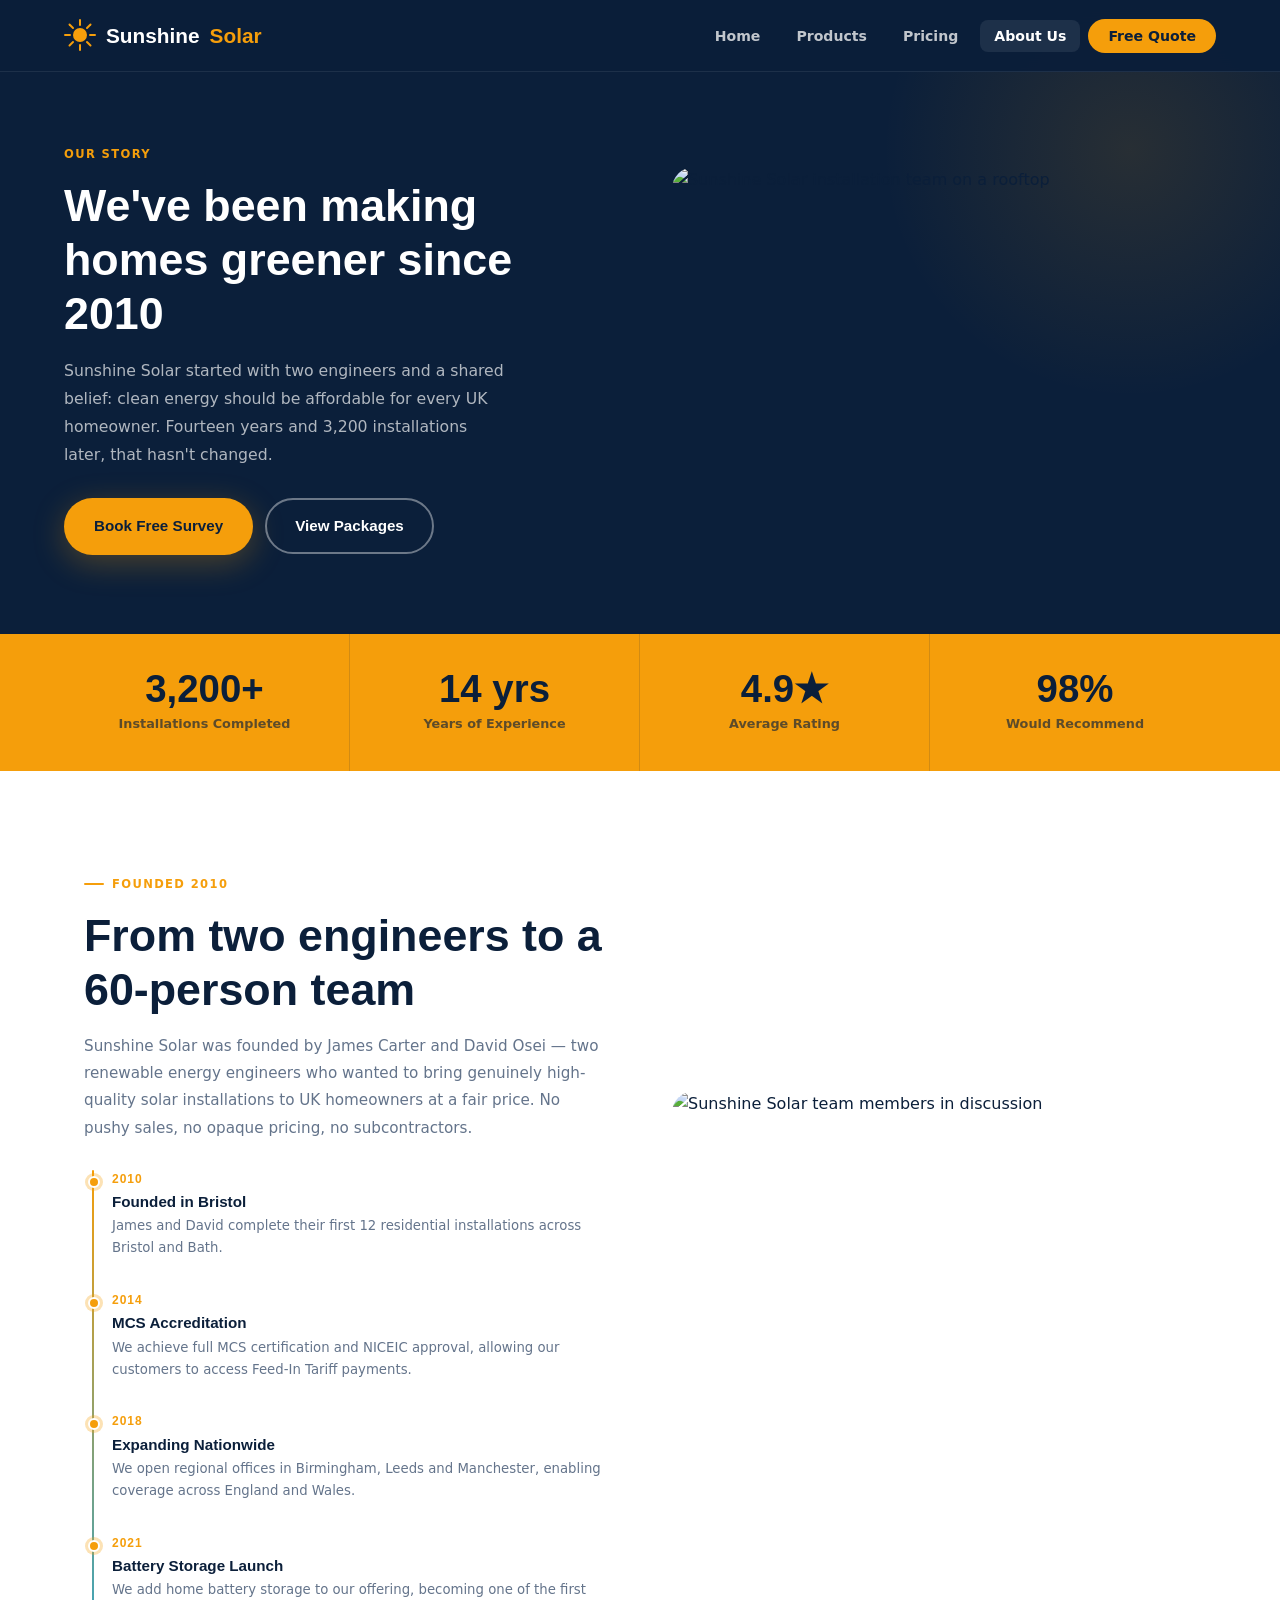
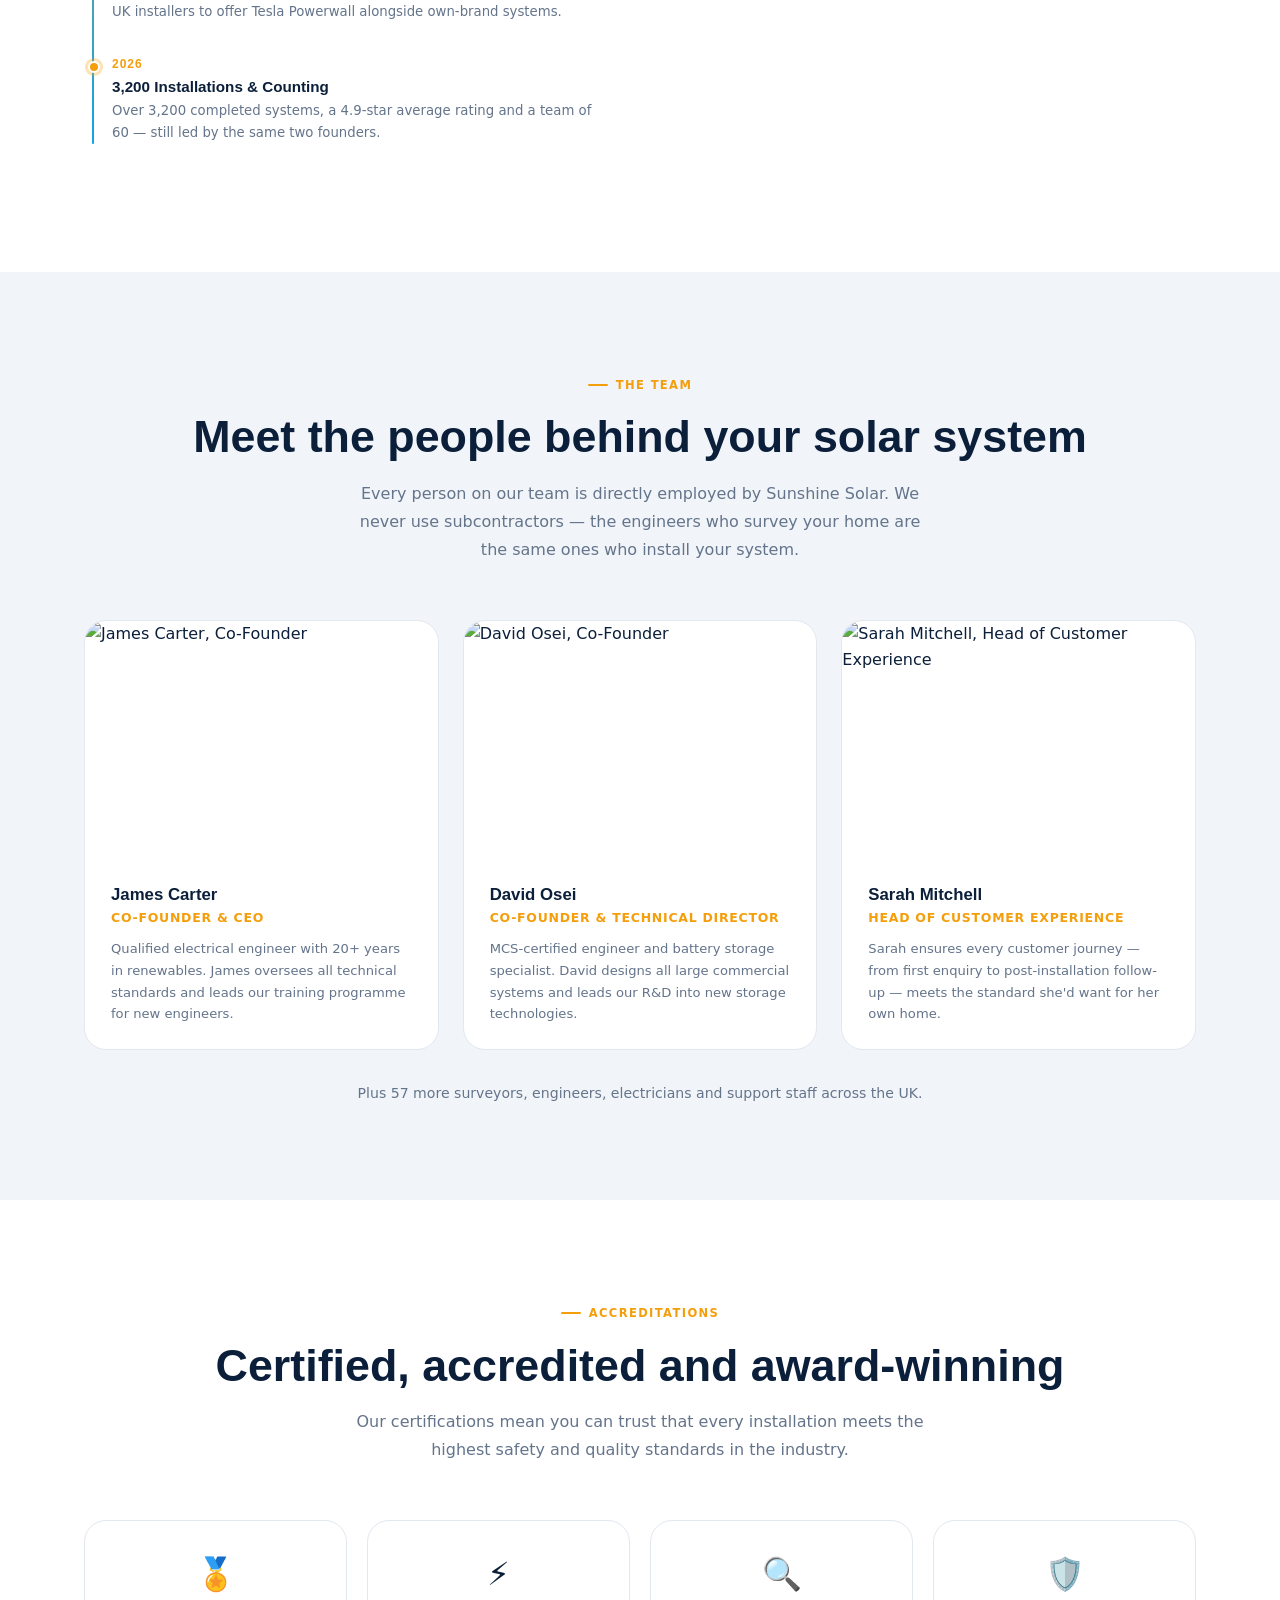
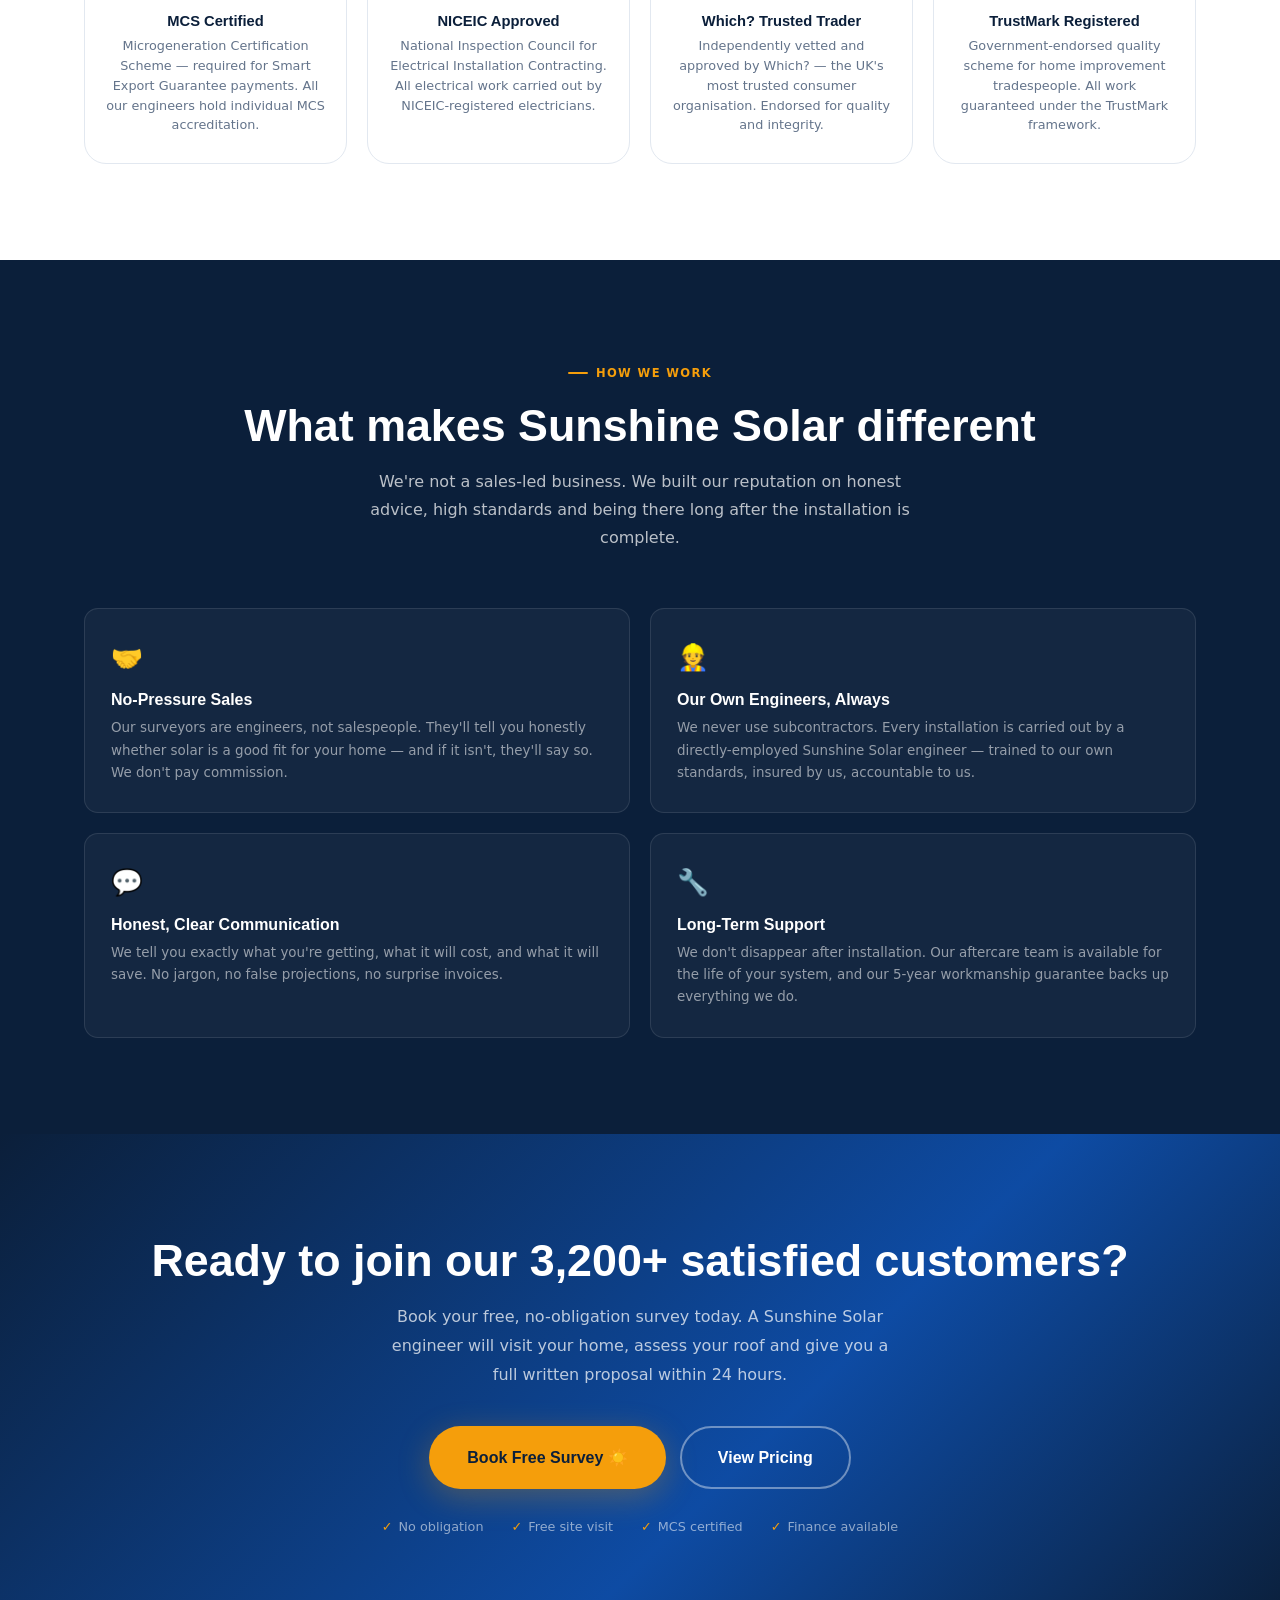
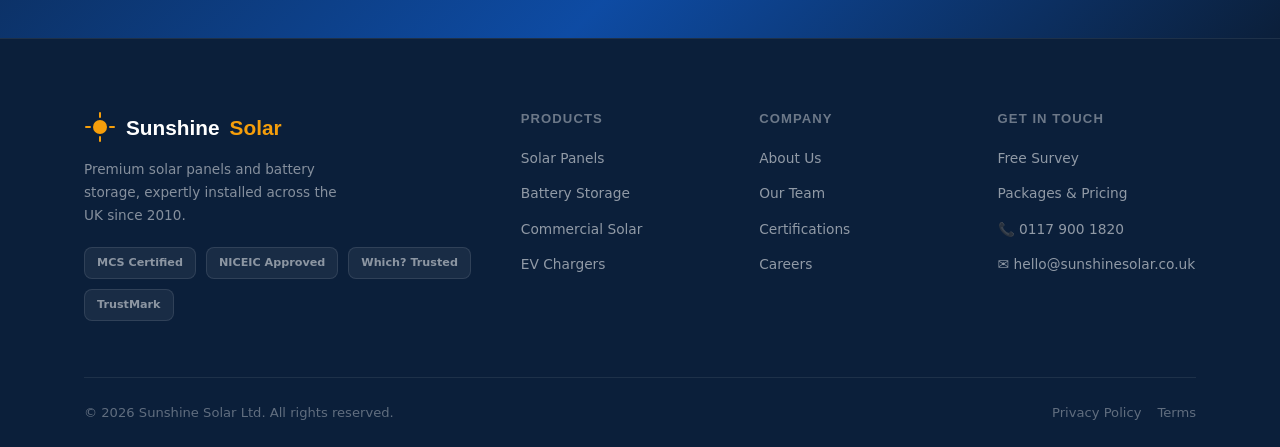
==== commit 5b2ef7cf: "Add files via upload" ====
--- a/about.html
+++ b/about.html
@@ -83,7 +83,7 @@
     </div>
   </div>
   <div class="page-hero-img fade-in delay-2">
-    <img src="https://images.unsplash.com/photo-1600880292203-757bb62b4baf?w=900&q=80&fit=crop" alt="Sunshine Solar installation team on a rooftop">
+    <img src="https://images.unsplash.com/photo-1600880292203-757bb62b4baf?w=900&q=80&fit=crop&auto=format" alt="Sunshine Solar installation team on a rooftop">
   </div>
 </div>
 
@@ -133,7 +133,7 @@
         </div>
       </div>
       <div class="story-img reveal">
-        <img src="https://images.unsplash.com/photo-1521737604893-d14cc237f11d?w=900&q=80&fit=crop" alt="Sunshine Solar team members in discussion">
+        <img src="https://images.unsplash.com/photo-1521737604893-d14cc237f11d?w=900&q=80&fit=crop&auto=format" alt="Sunshine Solar team members in discussion">
       </div>
     </div>
   </div>
@@ -150,7 +150,7 @@
     <div class="team-grid">
       <div class="team-card reveal">
         <div class="team-photo">
-          <img src="https://images.unsplash.com/photo-1560250097-0b93528c311a?w=600&q=80&fit=crop&crop=face" alt="James Carter, Co-Founder">
+          <img src="https://images.unsplash.com/photo-1560250097-0b93528c311a?w=600&q=80&fit=crop&crop=face&auto=format" alt="James Carter, Co-Founder">
         </div>
         <div class="team-info">
           <h3>James Carter</h3>
@@ -160,7 +160,7 @@
       </div>
       <div class="team-card reveal">
         <div class="team-photo">
-          <img src="https://images.unsplash.com/photo-1519085360753-af0119f7cbe7?w=600&q=80&fit=crop&crop=face" alt="David Osei, Co-Founder">
+          <img src="https://images.unsplash.com/photo-1519085360753-af0119f7cbe7?w=600&q=80&fit=crop&crop=face&auto=format" alt="David Osei, Co-Founder">
         </div>
         <div class="team-info">
           <h3>David Osei</h3>
@@ -170,7 +170,7 @@
       </div>
       <div class="team-card reveal">
         <div class="team-photo">
-          <img src="https://images.unsplash.com/photo-1573496359142-b8d87734a5a2?w=600&q=80&fit=crop&crop=face" alt="Sarah Mitchell, Head of Customer Experience">
+          <img src="https://images.unsplash.com/photo-1573496359142-b8d87734a5a2?w=600&q=80&fit=crop&crop=face&auto=format" alt="Sarah Mitchell, Head of Customer Experience">
         </div>
         <div class="team-info">
           <h3>Sarah Mitchell</h3>
@@ -250,7 +250,7 @@
 </section>
 
 <section class="cta-band">
-  <div class="cta-band-bg" style="background-image:url('https://images.unsplash.com/photo-1509391366360-2e959784a276?w=1600&q=80&fit=crop')"></div>
+  <div class="cta-band-bg" style="background-image:url('https://images.unsplash.com/photo-1509391366360-2e959784a276?w=1600&q=80&fit=crop&auto=format')"></div>
   <div class="cta-band-overlay"></div>
   <div class="container">
     <h2 class="reveal">Ready to join our 3,200+ satisfied customers?</h2>
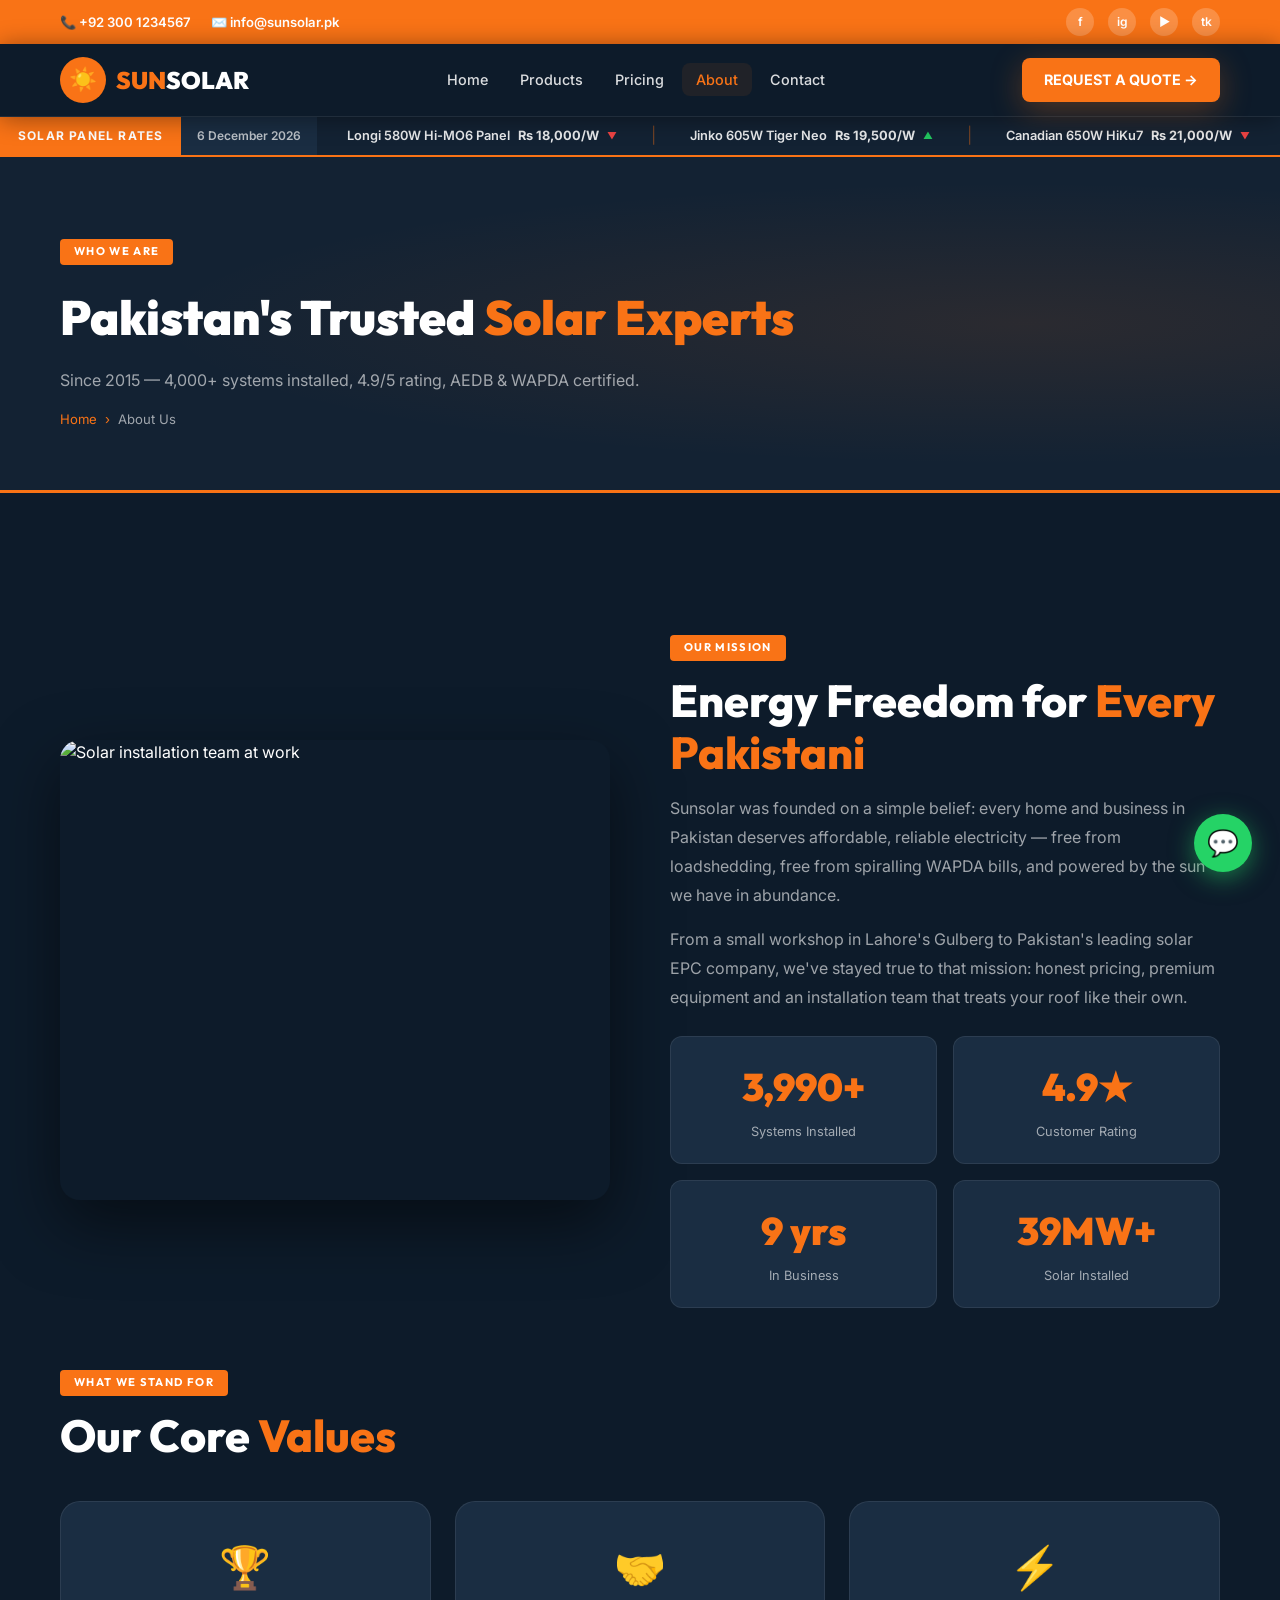
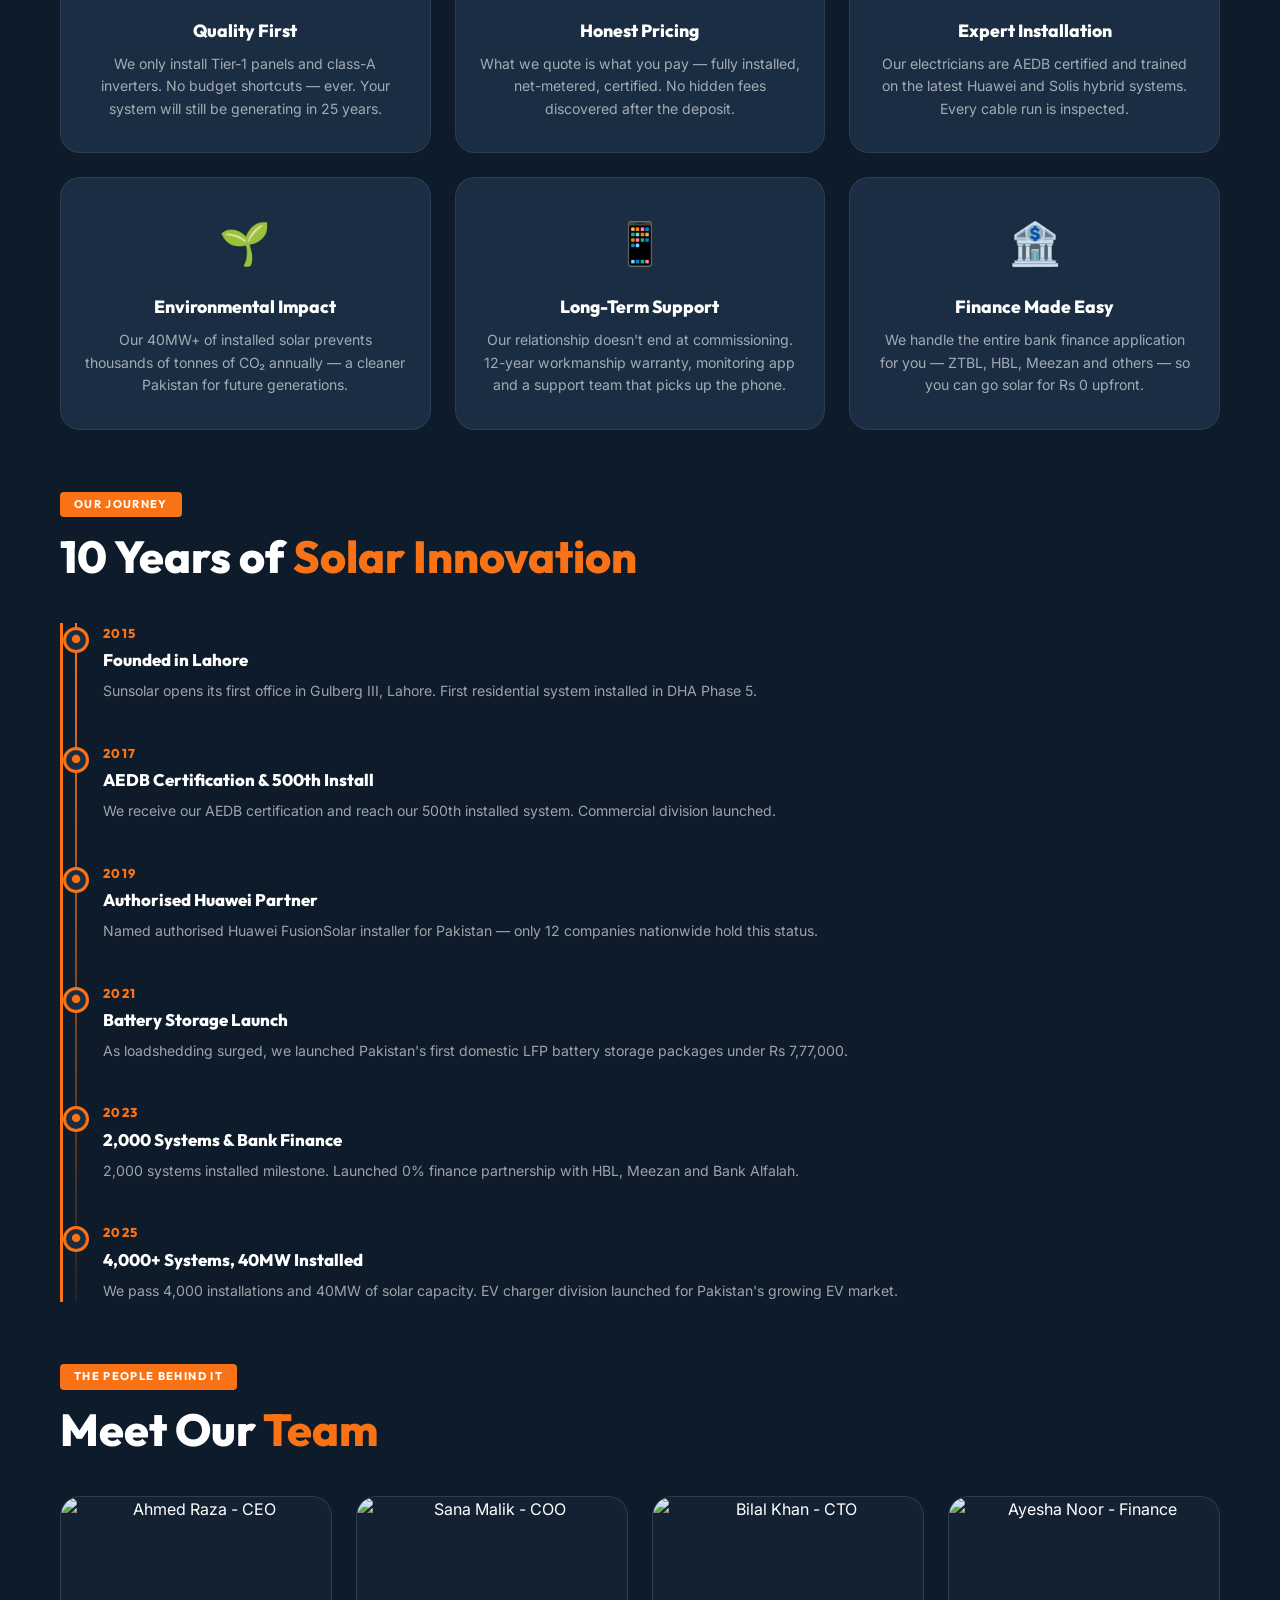
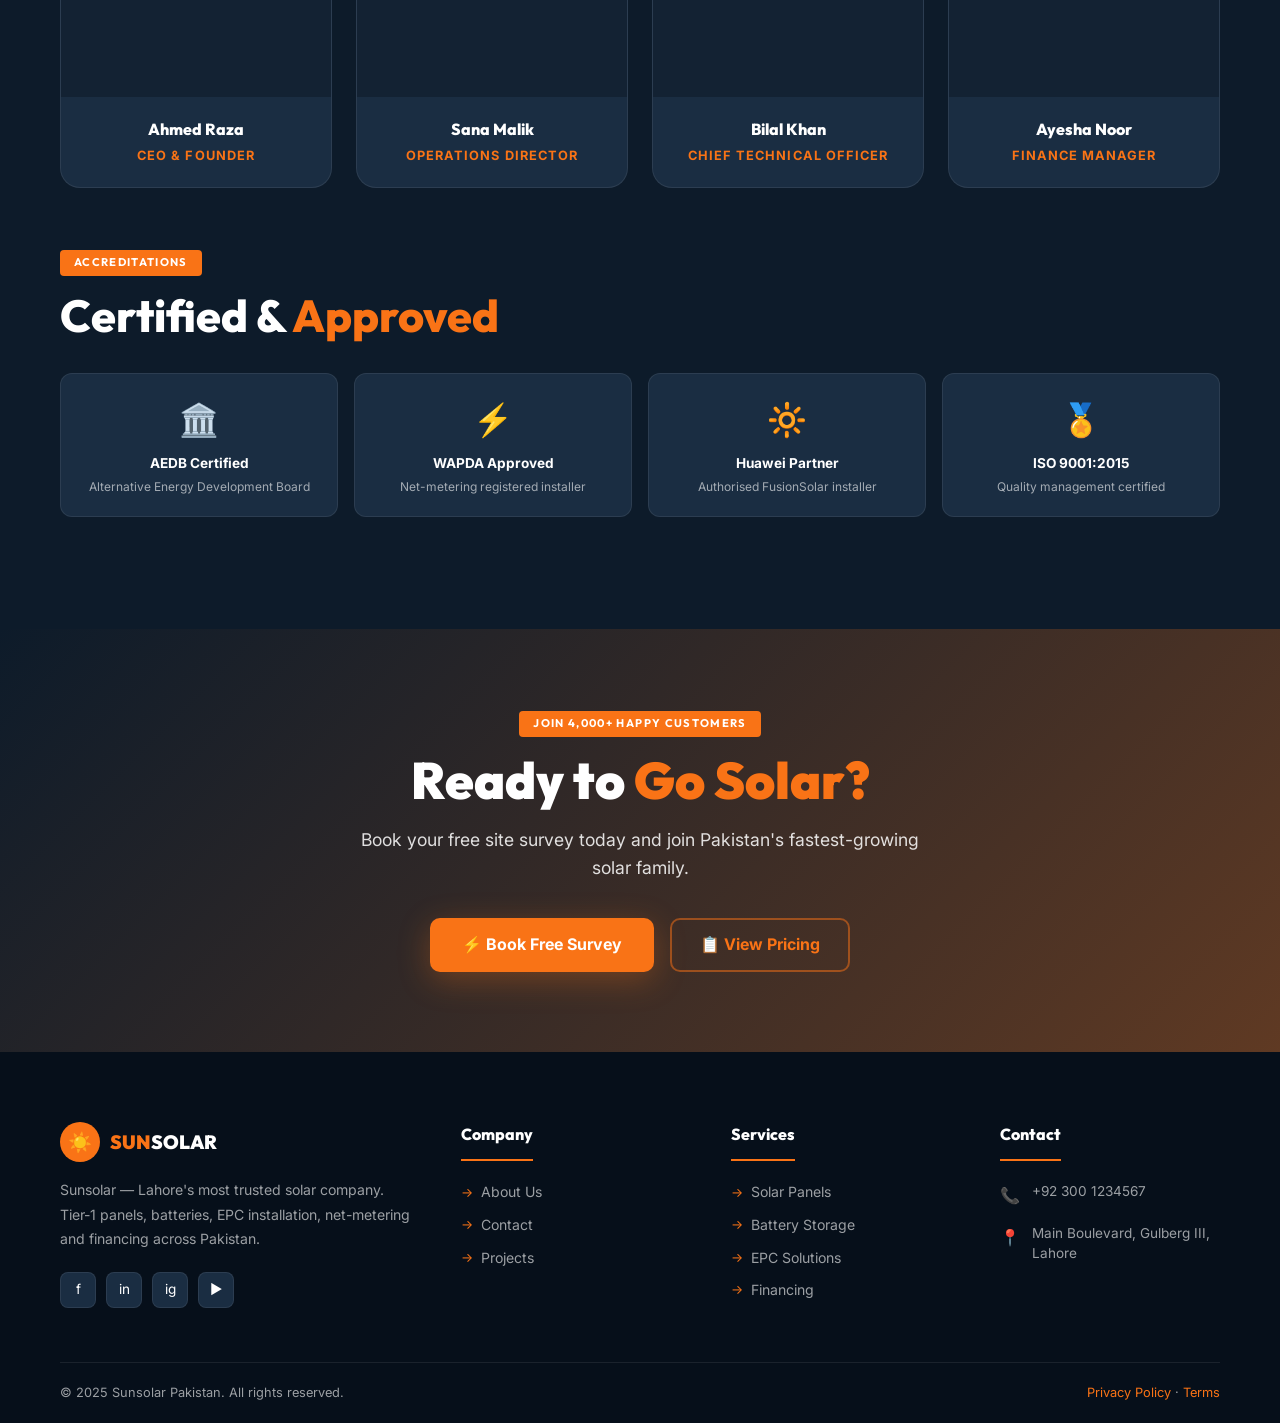
==== commit c6223527: "Add files via upload" ====
--- a/about.html
+++ b/about.html
@@ -1,287 +1,389 @@
 <!DOCTYPE html>
 <html lang="en">
 <head>
-  <meta charset="UTF-8">
-  <meta name="viewport" content="width=device-width, initial-scale=1.0">
-  <title>About Us — Sunshine Solar</title>
-  <meta name="description" content="Sunshine Solar — MCS certified solar panel and battery storage installers. 14 years experience, 3,200+ installations, rated 4.9 stars.">
-  <link rel="stylesheet" href="css/style.css">
-  <style>
-    .story-grid { display: grid; grid-template-columns: 1fr 1fr; gap: 64px; align-items: center; }
-    .story-img { border-radius: var(--radius-lg); overflow: hidden; height: 460px; }
-    .story-img img { width: 100%; height: 100%; object-fit: cover; }
-    .timeline { position: relative; padding-left: 28px; }
-    .timeline::before { content:''; position:absolute; left:8px; top:0; bottom:0; width:2px; background:linear-gradient(to bottom, var(--gold), var(--teal)); border-radius:2px; }
-    .timeline-item { position: relative; margin-bottom: 32px; }
-    .timeline-item::before { content:''; position:absolute; left:-24px; top:6px; width:12px; height:12px; border-radius:50%; background:var(--gold); border:2px solid var(--white); box-shadow:0 0 0 3px rgba(245,158,11,.3); }
-    .timeline-year { font-family:'Outfit',sans-serif; font-size:.75rem; font-weight:800; color:var(--gold); letter-spacing:.08em; margin-bottom:4px; }
-    .timeline-item h4 { font-size:.95rem; margin-bottom:4px; }
-    .timeline-item p { font-size:.83rem; color:var(--text-muted); line-height:1.65; }
-
-    .team-grid { display: grid; grid-template-columns: repeat(3,1fr); gap: 24px; }
-    .team-card { background: var(--white); border: 1.5px solid var(--slate-100); border-radius: var(--radius-lg); overflow: hidden; transition: all var(--transition); }
-    .team-card:hover { transform: translateY(-4px); box-shadow: var(--shadow-lg); }
-    .team-photo { height: 240px; overflow: hidden; }
-    .team-photo img { width: 100%; height: 100%; object-fit: cover; }
-    .team-info { padding: 24px 26px; }
-    .team-info h3 { font-size: 1.05rem; margin-bottom: 3px; }
-    .team-info .role { font-size: .78rem; font-weight: 700; color: var(--gold); letter-spacing: .06em; text-transform: uppercase; margin-bottom: 10px; }
-    .team-info p { font-size: .82rem; color: var(--text-muted); line-height: 1.65; }
-
-    .certs-grid { display: grid; grid-template-columns: repeat(4,1fr); gap: 20px; }
-    .cert-item { background: var(--white); border: 1.5px solid var(--slate-100); border-radius: var(--radius-lg); padding: 28px 20px; text-align: center; transition: all var(--transition); }
-    .cert-item:hover { border-color: var(--gold); transform: translateY(-3px); box-shadow: var(--shadow); }
-    .cert-icon { font-size: 2rem; margin-bottom: 12px; display: block; }
-    .cert-item h4 { font-size: .92rem; margin-bottom: 6px; }
-    .cert-item p { font-size: .8rem; color: var(--text-muted); line-height: 1.55; }
-
-    .values-grid { display: grid; grid-template-columns: repeat(2,1fr); gap: 20px; }
-    .value-item { background: rgba(255,255,255,.04); border: 1px solid rgba(255,255,255,.1); border-radius: var(--radius); padding: 28px 26px; }
-    .value-icon { font-size: 1.6rem; margin-bottom: 12px; display: block; }
-    .value-item h4 { font-size: 1rem; color: #fff; margin-bottom: 8px; }
-    .value-item p { font-size: .84rem; color: rgba(255,255,255,.55); line-height: 1.65; }
-
-    @media(max-width:900px){
-      .story-grid { grid-template-columns: 1fr; gap: 32px; }
-      .story-img { height: 280px; }
-      .team-grid { grid-template-columns: 1fr 1fr; }
-      .certs-grid { grid-template-columns: repeat(2,1fr); }
-      .values-grid { grid-template-columns: 1fr; }
-    }
-    @media(max-width:560px){ .team-grid { grid-template-columns: 1fr; } }
-  </style>
+<meta charset="UTF-8">
+<meta name="viewport" content="width=device-width,initial-scale=1">
+<title>About Us — Sunsolar Pakistan</title>
+<meta name="description" content="Sunsolar — Pakistan's trusted solar installation company since 2015. AEDB certified, WAPDA approved, 4,000+ systems installed across Lahore and Punjab.">
+<link rel="stylesheet" href="css/style.css">
+<style>
+.mission-grid{display:grid;grid-template-columns:1fr 1fr;gap:60px;align-items:center;margin:60px 0}
+.mission-img{border-radius:20px;overflow:hidden;box-shadow:0 24px 64px rgba(0,0,0,.5)}
+.mission-img img{width:100%;height:460px;object-fit:cover;display:block}
+.values-grid{display:grid;grid-template-columns:repeat(3,1fr);gap:24px;margin:40px 0}
+.value-card{
+  background:var(--navy-card);border:1px solid var(--navy-border);
+  border-radius:var(--radius-lg);padding:32px 24px;text-align:center;
+  transition:all var(--transition);
+}
+.value-card:hover{border-color:rgba(249,115,22,.4);transform:translateY(-4px)}
+.value-icon{font-size:2.6rem;margin-bottom:16px;display:block}
+.value-title{font-family:'Outfit',sans-serif;font-weight:800;font-size:1.1rem;margin-bottom:8px}
+.value-desc{color:var(--text-muted);font-size:.88rem;line-height:1.6}
+.timeline{position:relative;padding-left:40px;margin:40px 0}
+.timeline::before{content:'';position:absolute;left:12px;top:0;bottom:0;width:2px;background:linear-gradient(to bottom,var(--orange),rgba(249,115,22,.1))}
+.tl-item{position:relative;margin-bottom:40px}
+.tl-dot{
+  position:absolute;left:-40px;top:4px;
+  width:26px;height:26px;border-radius:50%;
+  background:var(--navy-card);border:3px solid var(--orange);
+  display:flex;align-items:center;justify-content:center;
+  font-size:.7rem;font-weight:900;color:var(--orange);
+}
+.tl-year{font-family:'Outfit',sans-serif;font-size:.8rem;font-weight:800;color:var(--orange);text-transform:uppercase;letter-spacing:.1em;margin-bottom:4px}
+.tl-heading{font-family:'Outfit',sans-serif;font-weight:800;font-size:1.05rem;margin-bottom:6px}
+.tl-text{color:var(--text-muted);font-size:.88rem;line-height:1.6}
+.team-grid{display:grid;grid-template-columns:repeat(4,1fr);gap:24px;margin:40px 0}
+.team-card{
+  background:var(--navy-card);border:1px solid var(--navy-border);
+  border-radius:var(--radius-lg);overflow:hidden;text-align:center;
+  transition:all var(--transition);
+}
+.team-card:hover{border-color:rgba(249,115,22,.4);transform:translateY(-4px)}
+.team-photo{width:100%;height:200px;object-fit:cover;object-position:top}
+.team-info{padding:20px 16px}
+.team-name{font-family:'Outfit',sans-serif;font-weight:800;font-size:1rem;margin-bottom:4px}
+.team-role{color:var(--orange);font-size:.8rem;font-weight:700}
+.cert-grid{display:grid;grid-template-columns:repeat(4,1fr);gap:16px;margin:32px 0}
+.cert-item{
+  background:var(--navy-card);border:1px solid var(--navy-border);
+  border-radius:var(--radius);padding:20px;text-align:center;
+  transition:all var(--transition);
+}
+.cert-item:hover{border-color:rgba(249,115,22,.4)}
+.cert-logo{font-size:2rem;margin-bottom:8px;display:block}
+.cert-name{font-size:.85rem;font-weight:700}
+.cert-sub{font-size:.75rem;color:var(--text-muted);margin-top:2px}
+@media(max-width:1024px){.team-grid{grid-template-columns:repeat(2,1fr)}.cert-grid{grid-template-columns:repeat(2,1fr)}}
+@media(max-width:768px){.mission-grid{grid-template-columns:1fr}.values-grid{grid-template-columns:1fr}.team-grid{grid-template-columns:1fr 1fr}.cert-grid{grid-template-columns:1fr 1fr}}
+@media(max-width:480px){.team-grid{grid-template-columns:1fr}.cert-grid{grid-template-columns:1fr}}
+</style>
 </head>
 <body>
 
-<nav class="nav">
-  <a href="/" class="nav-logo">
-    <svg viewBox="0 0 32 32" fill="none" width="32" height="32"><circle cx="16" cy="16" r="7" fill="#f59e0b"/><g stroke="#f59e0b" stroke-width="2" stroke-linecap="round"><line x1="16" y1="1" x2="16" y2="6"/><line x1="16" y1="26" x2="16" y2="31"/><line x1="1" y1="16" x2="6" y2="16"/><line x1="26" y1="16" x2="31" y2="16"/><line x1="5.5" y1="5.5" x2="9" y2="9"/><line x1="23" y1="23" x2="26.5" y2="26.5"/><line x1="26.5" y1="5.5" x2="23" y2="9"/><line x1="9" y1="23" x2="5.5" y2="26.5"/></g></svg>
-    Sunshine <span>Solar</span>
-  </a>
-  <ul class="nav-links">
-    <li><a href="/">Home</a></li>
-    <li><a href="/services">Products</a></li>
-    <li><a href="/pricing">Pricing</a></li>
-    <li><a href="/about" class="active">About Us</a></li>
-    <li><a href="/contact" class="nav-cta">Free Quote</a></li>
-  </ul>
-  <button class="nav-burger">☰</button>
+<!-- TOP BAR -->
+<div class="top-bar">
+  <div class="container">
+    <div class="top-bar-inner">
+      <div class="top-bar-contact">
+        <a href="tel:+923001234567">📞 +92 300 1234567</a>
+        <a href="mailto:info@sunsolar.pk">✉️ info@sunsolar.pk</a>
+      </div>
+      <div class="top-bar-social">
+        <a href="#">f</a><a href="#">ig</a><a href="#">▶</a><a href="#">tk</a>
+      </div>
+    </div>
+  </div>
+</div>
+
+<!-- NAVBAR -->
+<nav class="navbar">
+  <div class="container">
+    <div class="nav-inner">
+      <a href="/" class="logo">
+        <div class="logo-sun">☀️</div>
+        <div class="logo-text"><span>SUN</span>SOLAR</div>
+      </a>
+      <div class="nav-toggle" onclick="document.getElementById('navLinks').classList.toggle('open')">
+        <span></span><span></span><span></span>
+      </div>
+      <ul class="nav-links" id="navLinks">
+        <li><a href="/">Home</a></li>
+        <li><a href="/services">Products</a></li>
+        <li><a href="/pricing">Pricing</a></li>
+        <li><a href="/about" class="active">About</a></li>
+        <li><a href="/contact">Contact</a></li>
+      </ul>
+      <a href="/contact" class="nav-cta">REQUEST A QUOTE →</a>
+    </div>
+  </div>
 </nav>
-<nav class="nav-mobile">
-  <a href="/">Home</a><a href="/services">Products</a><a href="/pricing">Pricing</a>
-  <a href="/about" class="active">About Us</a><a href="/contact" class="nav-cta">Free Quote</a>
-</nav>
-
-<div class="page-hero">
-  <div class="page-hero-content">
-    <div class="page-eyebrow fade-in">Our Story</div>
-    <h1 class="fade-in delay-1">We've been making homes greener since 2010</h1>
-    <p class="fade-in delay-2">Sunshine Solar started with two engineers and a shared belief: clean energy should be affordable for every UK homeowner. Fourteen years and 3,200 installations later, that hasn't changed.</p>
-    <div style="display:flex;gap:12px;margin-top:28px;flex-wrap:wrap" class="fade-in delay-3">
-      <a href="/contact" class="btn btn-gold">Book Free Survey</a>
-      <a href="/pricing" class="btn btn-outline-white">View Packages</a>
-    </div>
-  </div>
-  <div class="page-hero-img fade-in delay-2">
-    <img src="https://images.unsplash.com/photo-1600880292203-757bb62b4baf?w=900&q=80&fit=crop&auto=format" alt="Sunshine Solar installation team on a rooftop">
+
+<!-- TICKER -->
+<div class="ticker-bar">
+  <div class="ticker-label">Solar Panel Rates</div>
+  <div class="ticker-date" id="tickerDate"></div>
+  <div class="ticker-wrap">
+    <div class="ticker-track">
+      <span class="ticker-item">Longi 580W Hi-MO6 Panel <strong>Rs 18,000/W</strong> <span class="arrow-down">▼</span></span>
+      <span class="ticker-sep">|</span>
+      <span class="ticker-item">Jinko 605W Tiger Neo <strong>Rs 19,500/W</strong> <span class="arrow-up">▲</span></span>
+      <span class="ticker-sep">|</span>
+      <span class="ticker-item">Canadian 650W HiKu7 <strong>Rs 21,000/W</strong> <span class="arrow-down">▼</span></span>
+      <span class="ticker-sep">|</span>
+      <span class="ticker-item">Huawei SUN2000 5kW <strong>Rs 2,20,000</strong> <span class="arrow-up">▲</span></span>
+      <span class="ticker-sep">|</span>
+      <span class="ticker-item">Longi 580W Hi-MO6 Panel <strong>Rs 18,000/W</strong> <span class="arrow-down">▼</span></span>
+      <span class="ticker-sep">|</span>
+      <span class="ticker-item">Jinko 605W Tiger Neo <strong>Rs 19,500/W</strong> <span class="arrow-up">▲</span></span>
+      <span class="ticker-sep">|</span>
+    </div>
   </div>
 </div>
 
-<div class="stats-strip">
-  <div class="stats-strip-inner">
-    <div class="stat-block"><div class="stat-num" data-count="3200" data-suffix="+">0</div><div class="stat-lbl">Installations Completed</div></div>
-    <div class="stat-block"><div class="stat-num" data-count="14" data-suffix=" yrs">0</div><div class="stat-lbl">Years of Experience</div></div>
-    <div class="stat-block"><div class="stat-num" data-count="4.9" data-suffix="★">0</div><div class="stat-lbl">Average Rating</div></div>
-    <div class="stat-block"><div class="stat-num" data-count="98" data-suffix="%">0</div><div class="stat-lbl">Would Recommend</div></div>
-  </div>
-</div>
-
-<!-- OUR STORY -->
+<!-- PAGE HERO -->
+<section class="page-hero">
+  <div class="container page-hero-inner">
+    <div class="eyebrow">Who We Are</div>
+    <h1>Pakistan's Trusted <span class="text-orange">Solar Experts</span></h1>
+    <p class="page-hero-sub">Since 2015 — 4,000+ systems installed, 4.9/5 rating, AEDB & WAPDA certified.</p>
+    <div class="breadcrumb">
+      <a href="/">Home</a>
+      <span class="breadcrumb-sep">›</span>
+      <span>About Us</span>
+    </div>
+  </div>
+</section>
+
+<!-- MISSION -->
 <section class="section">
   <div class="container">
-    <div class="story-grid">
+    <div class="mission-grid reveal">
+      <div class="mission-img">
+        <img src="https://images.unsplash.com/photo-1509391366360-2e959784a276?w=900&q=80&fit=crop&auto=format" alt="Solar installation team at work">
+      </div>
       <div>
-        <div class="section-eyebrow reveal">Founded 2010</div>
-        <h2 class="section-title reveal">From two engineers to a 60-person team</h2>
-        <p style="color:var(--text-muted);font-size:.95rem;line-height:1.8;margin-bottom:28px" class="reveal">Sunshine Solar was founded by James Carter and David Osei — two renewable energy engineers who wanted to bring genuinely high-quality solar installations to UK homeowners at a fair price. No pushy sales, no opaque pricing, no subcontractors.</p>
-        <div class="timeline reveal">
-          <div class="timeline-item">
-            <div class="timeline-year">2010</div>
-            <h4>Founded in Bristol</h4>
-            <p>James and David complete their first 12 residential installations across Bristol and Bath.</p>
+        <div class="eyebrow">Our Mission</div>
+        <h2 class="section-title">Energy Freedom for <span class="text-orange">Every Pakistani</span></h2>
+        <p style="color:var(--text-muted);line-height:1.8;margin-bottom:16px">Sunsolar was founded on a simple belief: every home and business in Pakistan deserves affordable, reliable electricity — free from loadshedding, free from spiralling WAPDA bills, and powered by the sun we have in abundance.</p>
+        <p style="color:var(--text-muted);line-height:1.8;margin-bottom:24px">From a small workshop in Lahore's Gulberg to Pakistan's leading solar EPC company, we've stayed true to that mission: honest pricing, premium equipment and an installation team that treats your roof like their own.</p>
+        <div style="display:grid;grid-template-columns:1fr 1fr;gap:16px">
+          <div style="text-align:center;background:var(--navy-card);border:1px solid var(--navy-border);border-radius:var(--radius);padding:20px">
+            <div style="font-family:'Outfit',sans-serif;font-size:2.4rem;font-weight:900;color:var(--orange)" data-count="4000" data-suffix="+">4000+</div>
+            <div style="font-size:.8rem;color:var(--text-muted);margin-top:4px">Systems Installed</div>
           </div>
-          <div class="timeline-item">
-            <div class="timeline-year">2014</div>
-            <h4>MCS Accreditation</h4>
-            <p>We achieve full MCS certification and NICEIC approval, allowing our customers to access Feed-In Tariff payments.</p>
+          <div style="text-align:center;background:var(--navy-card);border:1px solid var(--navy-border);border-radius:var(--radius);padding:20px">
+            <div style="font-family:'Outfit',sans-serif;font-size:2.4rem;font-weight:900;color:var(--orange)">4.9★</div>
+            <div style="font-size:.8rem;color:var(--text-muted);margin-top:4px">Customer Rating</div>
           </div>
-          <div class="timeline-item">
-            <div class="timeline-year">2018</div>
-            <h4>Expanding Nationwide</h4>
-            <p>We open regional offices in Birmingham, Leeds and Manchester, enabling coverage across England and Wales.</p>
+          <div style="text-align:center;background:var(--navy-card);border:1px solid var(--navy-border);border-radius:var(--radius);padding:20px">
+            <div style="font-family:'Outfit',sans-serif;font-size:2.4rem;font-weight:900;color:var(--orange)" data-count="10" data-suffix=" yrs">10 yrs</div>
+            <div style="font-size:.8rem;color:var(--text-muted);margin-top:4px">In Business</div>
           </div>
-          <div class="timeline-item">
-            <div class="timeline-year">2021</div>
-            <h4>Battery Storage Launch</h4>
-            <p>We add home battery storage to our offering, becoming one of the first UK installers to offer Tesla Powerwall alongside own-brand systems.</p>
+          <div style="text-align:center;background:var(--navy-card);border:1px solid var(--navy-border);border-radius:var(--radius);padding:20px">
+            <div style="font-family:'Outfit',sans-serif;font-size:2.4rem;font-weight:900;color:var(--orange)" data-count="40" data-suffix="MW+">40MW+</div>
+            <div style="font-size:.8rem;color:var(--text-muted);margin-top:4px">Solar Installed</div>
           </div>
-          <div class="timeline-item">
-            <div class="timeline-year">2026</div>
-            <h4>3,200 Installations & Counting</h4>
-            <p>Over 3,200 completed systems, a 4.9-star average rating and a team of 60 — still led by the same two founders.</p>
-          </div>
-        </div>
-      </div>
-      <div class="story-img reveal">
-        <img src="https://images.unsplash.com/photo-1521737604893-d14cc237f11d?w=900&q=80&fit=crop&auto=format" alt="Sunshine Solar team members in discussion">
-      </div>
-    </div>
-  </div>
-</section>
-
-<!-- TEAM -->
-<section class="section bg-slate">
-  <div class="container">
-    <div class="section-header center">
-      <div class="section-eyebrow reveal">The Team</div>
-      <h2 class="section-title reveal">Meet the people behind your solar system</h2>
-      <p class="section-sub reveal">Every person on our team is directly employed by Sunshine Solar. We never use subcontractors — the engineers who survey your home are the same ones who install your system.</p>
+        </div>
+      </div>
+    </div>
+
+    <!-- VALUES -->
+    <div class="section-header reveal" style="margin-top:60px">
+      <div class="eyebrow">What We Stand For</div>
+      <h2 class="section-title">Our Core <span class="text-orange">Values</span></h2>
+    </div>
+    <div class="values-grid">
+      <div class="value-card reveal">
+        <span class="value-icon">🏆</span>
+        <div class="value-title">Quality First</div>
+        <div class="value-desc">We only install Tier-1 panels and class-A inverters. No budget shortcuts — ever. Your system will still be generating in 25 years.</div>
+      </div>
+      <div class="value-card reveal">
+        <span class="value-icon">🤝</span>
+        <div class="value-title">Honest Pricing</div>
+        <div class="value-desc">What we quote is what you pay — fully installed, net-metered, certified. No hidden fees discovered after the deposit.</div>
+      </div>
+      <div class="value-card reveal">
+        <span class="value-icon">⚡</span>
+        <div class="value-title">Expert Installation</div>
+        <div class="value-desc">Our electricians are AEDB certified and trained on the latest Huawei and Solis hybrid systems. Every cable run is inspected.</div>
+      </div>
+      <div class="value-card reveal">
+        <span class="value-icon">🌱</span>
+        <div class="value-title">Environmental Impact</div>
+        <div class="value-desc">Our 40MW+ of installed solar prevents thousands of tonnes of CO₂ annually — a cleaner Pakistan for future generations.</div>
+      </div>
+      <div class="value-card reveal">
+        <span class="value-icon">📱</span>
+        <div class="value-title">Long-Term Support</div>
+        <div class="value-desc">Our relationship doesn't end at commissioning. 12-year workmanship warranty, monitoring app and a support team that picks up the phone.</div>
+      </div>
+      <div class="value-card reveal">
+        <span class="value-icon">🏦</span>
+        <div class="value-title">Finance Made Easy</div>
+        <div class="value-desc">We handle the entire bank finance application for you — ZTBL, HBL, Meezan and others — so you can go solar for Rs 0 upfront.</div>
+      </div>
+    </div>
+
+    <!-- TIMELINE -->
+    <div class="section-header reveal" style="margin-top:60px">
+      <div class="eyebrow">Our Journey</div>
+      <h2 class="section-title">10 Years of <span class="text-orange">Solar Innovation</span></h2>
+    </div>
+    <div class="timeline reveal">
+      <div class="tl-item">
+        <div class="tl-dot">●</div>
+        <div class="tl-year">2015</div>
+        <div class="tl-heading">Founded in Lahore</div>
+        <div class="tl-text">Sunsolar opens its first office in Gulberg III, Lahore. First residential system installed in DHA Phase 5.</div>
+      </div>
+      <div class="tl-item">
+        <div class="tl-dot">●</div>
+        <div class="tl-year">2017</div>
+        <div class="tl-heading">AEDB Certification & 500th Install</div>
+        <div class="tl-text">We receive our AEDB certification and reach our 500th installed system. Commercial division launched.</div>
+      </div>
+      <div class="tl-item">
+        <div class="tl-dot">●</div>
+        <div class="tl-year">2019</div>
+        <div class="tl-heading">Authorised Huawei Partner</div>
+        <div class="tl-text">Named authorised Huawei FusionSolar installer for Pakistan — only 12 companies nationwide hold this status.</div>
+      </div>
+      <div class="tl-item">
+        <div class="tl-dot">●</div>
+        <div class="tl-year">2021</div>
+        <div class="tl-heading">Battery Storage Launch</div>
+        <div class="tl-text">As loadshedding surged, we launched Pakistan's first domestic LFP battery storage packages under Rs 7,77,000.</div>
+      </div>
+      <div class="tl-item">
+        <div class="tl-dot">●</div>
+        <div class="tl-year">2023</div>
+        <div class="tl-heading">2,000 Systems & Bank Finance</div>
+        <div class="tl-text">2,000 systems installed milestone. Launched 0% finance partnership with HBL, Meezan and Bank Alfalah.</div>
+      </div>
+      <div class="tl-item">
+        <div class="tl-dot">●</div>
+        <div class="tl-year">2025</div>
+        <div class="tl-heading">4,000+ Systems, 40MW Installed</div>
+        <div class="tl-text">We pass 4,000 installations and 40MW of solar capacity. EV charger division launched for Pakistan's growing EV market.</div>
+      </div>
+    </div>
+
+    <!-- TEAM -->
+    <div class="section-header reveal" style="margin-top:60px">
+      <div class="eyebrow">The People Behind It</div>
+      <h2 class="section-title">Meet Our <span class="text-orange">Team</span></h2>
     </div>
     <div class="team-grid">
       <div class="team-card reveal">
-        <div class="team-photo">
-          <img src="https://images.unsplash.com/photo-1560250097-0b93528c311a?w=600&q=80&fit=crop&crop=face&auto=format" alt="James Carter, Co-Founder">
-        </div>
+        <img src="https://images.unsplash.com/photo-1507003211169-0a1dd7228f2d?w=400&h=300&q=80&fit=crop&auto=format" alt="Ahmed Raza - CEO" class="team-photo">
         <div class="team-info">
-          <h3>James Carter</h3>
-          <div class="role">Co-Founder & CEO</div>
-          <p>Qualified electrical engineer with 20+ years in renewables. James oversees all technical standards and leads our training programme for new engineers.</p>
+          <div class="team-name">Ahmed Raza</div>
+          <div class="team-role">CEO & Founder</div>
         </div>
       </div>
       <div class="team-card reveal">
-        <div class="team-photo">
-          <img src="https://images.unsplash.com/photo-1519085360753-af0119f7cbe7?w=600&q=80&fit=crop&crop=face&auto=format" alt="David Osei, Co-Founder">
-        </div>
+        <img src="https://images.unsplash.com/photo-1573496359142-b8d87734a5a2?w=400&h=300&q=80&fit=crop&auto=format" alt="Sana Malik - COO" class="team-photo">
         <div class="team-info">
-          <h3>David Osei</h3>
-          <div class="role">Co-Founder & Technical Director</div>
-          <p>MCS-certified engineer and battery storage specialist. David designs all large commercial systems and leads our R&D into new storage technologies.</p>
+          <div class="team-name">Sana Malik</div>
+          <div class="team-role">Operations Director</div>
         </div>
       </div>
       <div class="team-card reveal">
-        <div class="team-photo">
-          <img src="https://images.unsplash.com/photo-1573496359142-b8d87734a5a2?w=600&q=80&fit=crop&crop=face&auto=format" alt="Sarah Mitchell, Head of Customer Experience">
-        </div>
+        <img src="https://images.unsplash.com/photo-1560250097-0b93528c311a?w=400&h=300&q=80&fit=crop&auto=format" alt="Bilal Khan - CTO" class="team-photo">
         <div class="team-info">
-          <h3>Sarah Mitchell</h3>
-          <div class="role">Head of Customer Experience</div>
-          <p>Sarah ensures every customer journey — from first enquiry to post-installation follow-up — meets the standard she'd want for her own home.</p>
-        </div>
-      </div>
-    </div>
-    <p style="text-align:center;margin-top:32px;font-size:.88rem;color:var(--text-muted)" class="reveal">Plus 57 more surveyors, engineers, electricians and support staff across the UK.</p>
+          <div class="team-name">Bilal Khan</div>
+          <div class="team-role">Chief Technical Officer</div>
+        </div>
+      </div>
+      <div class="team-card reveal">
+        <img src="https://images.unsplash.com/photo-1580489944761-15a19d654956?w=400&h=300&q=80&fit=crop&auto=format" alt="Ayesha Noor - Finance" class="team-photo">
+        <div class="team-info">
+          <div class="team-name">Ayesha Noor</div>
+          <div class="team-role">Finance Manager</div>
+        </div>
+      </div>
+    </div>
+
+    <!-- CERTIFICATIONS -->
+    <div class="section-header reveal" style="margin-top:60px">
+      <div class="eyebrow">Accreditations</div>
+      <h2 class="section-title">Certified & <span class="text-orange">Approved</span></h2>
+    </div>
+    <div class="cert-grid reveal">
+      <div class="cert-item">
+        <span class="cert-logo">🏛️</span>
+        <div class="cert-name">AEDB Certified</div>
+        <div class="cert-sub">Alternative Energy Development Board</div>
+      </div>
+      <div class="cert-item">
+        <span class="cert-logo">⚡</span>
+        <div class="cert-name">WAPDA Approved</div>
+        <div class="cert-sub">Net-metering registered installer</div>
+      </div>
+      <div class="cert-item">
+        <span class="cert-logo">🔆</span>
+        <div class="cert-name">Huawei Partner</div>
+        <div class="cert-sub">Authorised FusionSolar installer</div>
+      </div>
+      <div class="cert-item">
+        <span class="cert-logo">🏅</span>
+        <div class="cert-name">ISO 9001:2015</div>
+        <div class="cert-sub">Quality management certified</div>
+      </div>
+    </div>
   </div>
 </section>
 
-<!-- CERTIFICATIONS -->
-<section class="section">
-  <div class="container">
-    <div class="section-header center">
-      <div class="section-eyebrow reveal">Accreditations</div>
-      <h2 class="section-title reveal">Certified, accredited and award-winning</h2>
-      <p class="section-sub reveal">Our certifications mean you can trust that every installation meets the highest safety and quality standards in the industry.</p>
-    </div>
-    <div class="certs-grid">
-      <div class="cert-item reveal">
-        <span class="cert-icon">🏅</span>
-        <h4>MCS Certified</h4>
-        <p>Microgeneration Certification Scheme — required for Smart Export Guarantee payments. All our engineers hold individual MCS accreditation.</p>
-      </div>
-      <div class="cert-item reveal">
-        <span class="cert-icon">⚡</span>
-        <h4>NICEIC Approved</h4>
-        <p>National Inspection Council for Electrical Installation Contracting. All electrical work carried out by NICEIC-registered electricians.</p>
-      </div>
-      <div class="cert-item reveal">
-        <span class="cert-icon">🔍</span>
-        <h4>Which? Trusted Trader</h4>
-        <p>Independently vetted and approved by Which? — the UK's most trusted consumer organisation. Endorsed for quality and integrity.</p>
-      </div>
-      <div class="cert-item reveal">
-        <span class="cert-icon">🛡️</span>
-        <h4>TrustMark Registered</h4>
-        <p>Government-endorsed quality scheme for home improvement tradespeople. All work guaranteed under the TrustMark framework.</p>
+<!-- CTA -->
+<section class="cta-band">
+  <div class="cta-band-bg"></div>
+  <div class="cta-band-overlay"></div>
+  <div class="container cta-band-inner">
+    <div class="reveal">
+      <div class="eyebrow">Join 4,000+ Happy Customers</div>
+      <h2>Ready to <span class="text-orange">Go Solar?</span></h2>
+      <p>Book your free site survey today and join Pakistan's fastest-growing solar family.</p>
+      <div class="cta-band-actions">
+        <a href="/contact" class="btn-primary">⚡ Book Free Survey</a>
+        <a href="/pricing" class="btn-outline">📋 View Pricing</a>
       </div>
     </div>
   </div>
 </section>
 
-<!-- VALUES -->
-<section class="section bg-navy">
-  <div class="container">
-    <div class="section-header center">
-      <div class="section-eyebrow reveal">How We Work</div>
-      <h2 class="section-title white reveal">What makes Sunshine Solar different</h2>
-      <p class="section-sub white reveal">We're not a sales-led business. We built our reputation on honest advice, high standards and being there long after the installation is complete.</p>
-    </div>
-    <div class="values-grid">
-      <div class="value-item reveal">
-        <span class="value-icon">🤝</span>
-        <h4>No-Pressure Sales</h4>
-        <p>Our surveyors are engineers, not salespeople. They'll tell you honestly whether solar is a good fit for your home — and if it isn't, they'll say so. We don't pay commission.</p>
-      </div>
-      <div class="value-item reveal">
-        <span class="value-icon">👷</span>
-        <h4>Our Own Engineers, Always</h4>
-        <p>We never use subcontractors. Every installation is carried out by a directly-employed Sunshine Solar engineer — trained to our own standards, insured by us, accountable to us.</p>
-      </div>
-      <div class="value-item reveal">
-        <span class="value-icon">💬</span>
-        <h4>Honest, Clear Communication</h4>
-        <p>We tell you exactly what you're getting, what it will cost, and what it will save. No jargon, no false projections, no surprise invoices.</p>
-      </div>
-      <div class="value-item reveal">
-        <span class="value-icon">🔧</span>
-        <h4>Long-Term Support</h4>
-        <p>We don't disappear after installation. Our aftercare team is available for the life of your system, and our 5-year workmanship guarantee backs up everything we do.</p>
-      </div>
-    </div>
-  </div>
-</section>
-
-<section class="cta-band">
-  <div class="cta-band-bg" style="background-image:url('https://images.unsplash.com/photo-1509391366360-2e959784a276?w=1600&q=80&fit=crop&auto=format')"></div>
-  <div class="cta-band-overlay"></div>
-  <div class="container">
-    <h2 class="reveal">Ready to join our 3,200+ satisfied customers?</h2>
-    <p class="reveal">Book your free, no-obligation survey today. A Sunshine Solar engineer will visit your home, assess your roof and give you a full written proposal within 24 hours.</p>
-    <div class="cta-btns reveal">
-      <a href="/contact" class="btn btn-gold btn-lg">Book Free Survey ☀️</a>
-      <a href="/pricing" class="btn btn-outline-white btn-lg">View Pricing</a>
-    </div>
-    <div class="cta-trust reveal"><span>No obligation</span><span>Free site visit</span><span>MCS certified</span><span>Finance available</span></div>
-  </div>
-</section>
-
+<!-- FOOTER -->
 <footer class="footer">
   <div class="container">
-    <div class="footer-top">
-      <div class="footer-brand">
-        <div class="nav-logo" style="color:#fff"><svg viewBox="0 0 32 32" fill="none" width="28" height="28"><circle cx="16" cy="16" r="7" fill="#f59e0b"/><g stroke="#f59e0b" stroke-width="2" stroke-linecap="round"><line x1="16" y1="2" x2="16" y2="6"/><line x1="16" y1="26" x2="16" y2="30"/><line x1="2" y1="16" x2="6" y2="16"/><line x1="26" y1="16" x2="30" y2="16"/></g></svg>Sunshine <span style="color:var(--gold)">Solar</span></div>
-        <p>Premium solar panels and battery storage, expertly installed across the UK since 2010.</p>
-        <div class="footer-cert"><span class="cert-badge">MCS Certified</span><span class="cert-badge">NICEIC Approved</span><span class="cert-badge">Which? Trusted</span><span class="cert-badge">TrustMark</span></div>
-      </div>
-      <div class="footer-col"><h4>Products</h4><ul><li><a href="/services">Solar Panels</a></li><li><a href="/services">Battery Storage</a></li><li><a href="/services">Commercial Solar</a></li><li><a href="/services">EV Chargers</a></li></ul></div>
-      <div class="footer-col"><h4>Company</h4><ul><li><a href="/about">About Us</a></li><li><a href="/about">Our Team</a></li><li><a href="/about">Certifications</a></li><li><a href="/contact">Careers</a></li></ul></div>
-      <div class="footer-col"><h4>Get In Touch</h4><ul><li><a href="/contact">Free Survey</a></li><li><a href="/pricing">Packages & Pricing</a></li><li><a href="tel:+441179001820">📞 0117 900 1820</a></li><li><a href="mailto:hello@sunshinesolar.co.uk">✉️ hello@sunshinesolar.co.uk</a></li></ul></div>
-    </div>
-    <div style="display:flex;justify-content:space-between;align-items:center;padding:24px 0;font-size:.82rem;color:rgba(255,255,255,.35);flex-wrap:wrap;gap:12px">
-      <p>© 2026 Sunshine Solar Ltd. All rights reserved.</p>
-      <div style="display:flex;gap:16px"><a href="#" style="color:rgba(255,255,255,.35)">Privacy Policy</a><a href="#" style="color:rgba(255,255,255,.35)">Terms</a></div>
+    <div class="footer-grid">
+      <div class="footer-about">
+        <a href="/" class="logo">
+          <div class="logo-sun" style="width:40px;height:40px;font-size:1.2rem">☀️</div>
+          <div class="logo-text" style="font-size:1.2rem"><span>SUN</span>SOLAR</div>
+        </a>
+        <p>Sunsolar — Lahore's most trusted solar company. Tier-1 panels, batteries, EPC installation, net-metering and financing across Pakistan.</p>
+        <div class="footer-social">
+          <a href="#">f</a><a href="#">in</a><a href="#">ig</a><a href="#">▶</a>
+        </div>
+      </div>
+      <div class="footer-col">
+        <h4>Company</h4>
+        <ul class="footer-links">
+          <li><a href="/about">About Us</a></li>
+          <li><a href="/contact">Contact</a></li>
+          <li><a href="/services">Projects</a></li>
+        </ul>
+      </div>
+      <div class="footer-col">
+        <h4>Services</h4>
+        <ul class="footer-links">
+          <li><a href="/services">Solar Panels</a></li>
+          <li><a href="/services">Battery Storage</a></li>
+          <li><a href="/services">EPC Solutions</a></li>
+          <li><a href="/pricing">Financing</a></li>
+        </ul>
+      </div>
+      <div class="footer-col">
+        <h4>Contact</h4>
+        <div class="footer-contact-item">
+          <span class="footer-contact-icon">📞</span>
+          <div class="footer-contact-text"><a href="tel:+923001234567">+92 300 1234567</a></div>
+        </div>
+        <div class="footer-contact-item">
+          <span class="footer-contact-icon">📍</span>
+          <div class="footer-contact-text">Main Boulevard, Gulberg III, Lahore</div>
+        </div>
+      </div>
+    </div>
+    <div class="footer-bottom">
+      <div>© 2025 Sunsolar Pakistan. All rights reserved.</div>
+      <div><a href="#">Privacy Policy</a> · <a href="#">Terms</a></div>
     </div>
   </div>
 </footer>
-
+<a href="https://wa.me/923001234567" class="whatsapp-float" target="_blank">💬</a>
 <script src="js/main.js"></script>
+<script>document.getElementById('tickerDate').textContent=new Date().toLocaleDateString('en-PK',{day:'numeric',month:'long',year:'numeric'})</script>
 </body>
 </html>
--- a/css/style.css
+++ b/css/style.css
@@ -1,458 +1,970 @@
 /* ============================================================
-   SUNSHINE SOLAR — Solar Panels & Battery Storage
+   SUNSHINE SOLAR — Pakistani Solar Co. Style
+   Orange + Dark theme, heavy animations
    ============================================================ */
+
+@import url('https://fonts.googleapis.com/css2?family=Outfit:wght@300;400;500;600;700;800;900&family=Inter:wght@400;500;600&display=swap');
 
 /* ── Tokens ── */
 :root {
-  --navy:       #0b1f3a;
-  --navy-mid:   #132d52;
-  --navy-light: #1e4080;
-  --gold:       #f59e0b;
-  --gold-light: #fbbf24;
-  --gold-pale:  #fef3c7;
-  --teal:       #0ea5e9;
-  --green:      #22c55e;
-  --white:      #ffffff;
-  --off-white:  #f8fafc;
-  --slate-50:   #f1f5f9;
-  --slate-100:  #e2e8f0;
-  --slate-200:  #cbd5e1;
-  --slate-400:  #94a3b8;
-  --slate-600:  #475569;
-  --slate-800:  #1e293b;
-  --text:       #0b1f3a;
-  --text-mid:   #334155;
-  --text-muted: #64748b;
-
-  --radius-sm:  8px;
-  --radius:     14px;
-  --radius-lg:  22px;
-  --radius-xl:  32px;
-
-  --shadow-sm:  0 1px 3px rgba(11,31,58,.08), 0 1px 2px rgba(11,31,58,.06);
-  --shadow:     0 4px 16px rgba(11,31,58,.1), 0 2px 6px rgba(11,31,58,.07);
-  --shadow-lg:  0 20px 60px rgba(11,31,58,.14), 0 8px 24px rgba(11,31,58,.08);
-  --shadow-gold:0 8px 32px rgba(245,158,11,.28);
-
-  --transition: .25s cubic-bezier(.16,1,.3,1);
+  --orange:       #f97316;
+  --orange-dark:  #ea6a0a;
+  --orange-glow:  rgba(249,115,22,.35);
+  --orange-pale:  rgba(249,115,22,.08);
+  --navy:         #0d1b2a;
+  --navy-mid:     #132233;
+  --navy-card:    #1a2d42;
+  --navy-border:  rgba(255,255,255,.08);
+  --white:        #ffffff;
+  --offwhite:     #f5f7fa;
+  --text-muted:   rgba(255,255,255,.6);
+  --radius:       12px;
+  --radius-lg:    20px;
+  --transition:   .28s cubic-bezier(.16,1,.3,1);
+  --shadow-orange:0 8px 32px rgba(249,115,22,.3);
 }
 
 /* ── Reset ── */
-*, *::before, *::after { box-sizing: border-box; margin: 0; padding: 0; }
-html { scroll-behavior: smooth; }
-body {
-  font-family: 'Inter', system-ui, sans-serif;
-  background: var(--white);
-  color: var(--text);
-  line-height: 1.6;
-  -webkit-font-smoothing: antialiased;
-}
-img { max-width: 100%; display: block; }
-a { text-decoration: none; color: inherit; }
-ul { list-style: none; }
-h1,h2,h3,h4,h5 { font-family: 'Outfit', sans-serif; line-height: 1.2; font-weight: 800; }
-
-/* Google Fonts */
-@import url('https://fonts.googleapis.com/css2?family=Outfit:wght@400;500;600;700;800;900&family=Inter:wght@400;500;600;700&display=swap');
-
-/* ── Container ── */
-.container { max-width: 1160px; margin: 0 auto; padding: 0 24px; }
-.section { padding: 96px 0; }
-.section.bg-navy { background: var(--navy); }
-.section.bg-slate { background: var(--slate-50); }
-.section.bg-gold { background: var(--gold-pale); }
-
-/* ── Section header ── */
-.section-eyebrow {
-  display: inline-flex; align-items: center; gap: 8px;
-  font-size: .72rem; font-weight: 800; letter-spacing: .12em; text-transform: uppercase;
-  color: var(--gold); margin-bottom: 16px;
-}
-.section-eyebrow::before {
-  content: ''; width: 20px; height: 2px; background: var(--gold); border-radius: 2px;
-}
-.section-title { font-size: clamp(1.8rem, 3.5vw, 2.8rem); color: var(--text); margin-bottom: 16px; }
-.section-title.white { color: #fff; }
-.section-sub { font-size: 1rem; color: var(--text-muted); max-width: 580px; line-height: 1.75; }
-.section-sub.white { color: rgba(255,255,255,.72); }
-.section-header { margin-bottom: 56px; }
-.section-header.center { text-align: center; }
-.section-header.center .section-sub { margin: 0 auto; }
-
-/* ── Buttons ── */
-.btn {
-  display: inline-flex; align-items: center; gap: 8px;
-  padding: 14px 28px; border-radius: 50px; font-family: 'Outfit',sans-serif;
-  font-size: .95rem; font-weight: 700; cursor: pointer; border: 2px solid transparent;
-  transition: all var(--transition); white-space: nowrap; position: relative; overflow: hidden;
-}
-.btn-gold {
-  background: var(--gold); color: var(--navy);
-  box-shadow: var(--shadow-gold);
-}
-.btn-gold:hover { background: var(--gold-light); transform: translateY(-2px); box-shadow: 0 12px 40px rgba(245,158,11,.4); }
-.btn-navy {
-  background: var(--navy); color: #fff;
-  box-shadow: var(--shadow);
-}
-.btn-navy:hover { background: var(--navy-mid); transform: translateY(-2px); }
-.btn-outline-white {
-  background: transparent; color: #fff; border-color: rgba(255,255,255,.4);
-}
-.btn-outline-white:hover { background: rgba(255,255,255,.1); border-color: rgba(255,255,255,.7); }
-.btn-outline-navy {
-  background: transparent; color: var(--navy); border-color: var(--navy);
-}
-.btn-outline-navy:hover { background: var(--navy); color: #fff; }
-.btn-lg { padding: 17px 36px; font-size: 1rem; }
-
-/* ── NAV ── */
-.nav {
-  position: fixed; top: 0; left: 0; right: 0; z-index: 100;
-  display: flex; align-items: center; justify-content: space-between;
-  padding: 0 5%; height: 72px;
-  background: rgba(11,31,58,.96);
-  backdrop-filter: blur(16px);
-  border-bottom: 1px solid rgba(255,255,255,.08);
-  transition: background var(--transition);
-}
-.nav.scrolled { background: rgba(11,31,58,.99); box-shadow: 0 4px 24px rgba(0,0,0,.3); }
-.nav-logo {
-  display: flex; align-items: center; gap: 10px;
-  font-family: 'Outfit',sans-serif; font-size: 1.3rem; font-weight: 900; color: #fff;
-}
-.nav-logo span { color: var(--gold); }
-.nav-logo svg { width: 32px; height: 32px; }
-.nav-links { display: flex; align-items: center; gap: 8px; }
-.nav-links a {
-  font-size: .88rem; font-weight: 600; color: rgba(255,255,255,.75);
-  padding: 8px 14px; border-radius: 8px;
-  transition: color .2s, background .2s;
-}
-.nav-links a:hover, .nav-links a.active { color: #fff; background: rgba(255,255,255,.08); }
-.nav-cta {
-  background: var(--gold) !important; color: var(--navy) !important;
-  border-radius: 50px !important; padding: 9px 20px !important;
-  font-weight: 800 !important;
-}
-.nav-cta:hover { background: var(--gold-light) !important; }
-.nav-burger { display: none; background: none; border: none; color: #fff; font-size: 1.4rem; cursor: pointer; padding: 8px; }
-.nav-mobile { display: none; }
-
-/* ── HERO ── */
-.hero {
-  min-height: 100vh; position: relative; overflow: hidden;
-  display: flex; align-items: center;
-  background: var(--navy);
-}
-.hero-bg-img {
-  position: absolute; inset: 0;
-  background-image: url('https://images.unsplash.com/photo-1509391366360-2e959784a276?w=1800&q=85&fit=crop');
-  background-size: cover; background-position: center 30%;
-  opacity: .22;
-}
-.hero-overlay {
-  position: absolute; inset: 0;
-  background: linear-gradient(110deg, rgba(11,31,58,.98) 0%, rgba(11,31,58,.75) 55%, rgba(11,31,58,.3) 100%);
-}
-.hero-inner {
-  position: relative; z-index: 2;
-  display: grid; grid-template-columns: 1fr 1fr; gap: 64px;
-  align-items: center; max-width: 1200px; margin: 0 auto; padding: 140px 5% 100px;
-  width: 100%;
-}
-.hero-eyebrow {
-  display: inline-flex; align-items: center; gap: 10px; margin-bottom: 24px;
-  background: rgba(245,158,11,.12); border: 1px solid rgba(245,158,11,.3);
-  border-radius: 50px; padding: 8px 18px;
-  font-size: .78rem; font-weight: 700; color: var(--gold); letter-spacing: .06em; text-transform: uppercase;
-}
-.hero-eyebrow .dot { width: 6px; height: 6px; border-radius: 50%; background: var(--gold); animation: pulse 2s ease-in-out infinite; }
-.hero h1 {
-  font-size: clamp(2.4rem, 4.5vw, 3.8rem); color: #fff; line-height: 1.1;
-  margin-bottom: 24px;
-}
-.hero h1 em { color: var(--gold); font-style: normal; }
-.hero-desc { font-size: 1.05rem; color: rgba(255,255,255,.72); line-height: 1.8; margin-bottom: 36px; max-width: 480px; }
-.hero-btns { display: flex; gap: 14px; flex-wrap: wrap; margin-bottom: 48px; }
-.hero-trust { display: flex; flex-direction: column; gap: 10px; }
-.hero-trust-item {
-  display: flex; align-items: center; gap: 10px;
-  font-size: .82rem; color: rgba(255,255,255,.65); font-weight: 500;
-}
-.hero-trust-item .icon { font-size: 1rem; }
-
-/* Hero right — quote card */
-.hero-card {
-  background: rgba(255,255,255,.06); backdrop-filter: blur(16px);
-  border: 1px solid rgba(255,255,255,.12); border-radius: var(--radius-lg);
-  padding: 36px; animation: fadeInRight .8s .3s both;
-}
-.hero-card-title { font-size: .8rem; font-weight: 700; color: rgba(255,255,255,.5); letter-spacing: .08em; text-transform: uppercase; margin-bottom: 20px; }
-.saving-row { display: flex; justify-content: space-between; align-items: center; padding: 14px 0; border-bottom: 1px solid rgba(255,255,255,.08); }
-.saving-row:last-of-type { border-bottom: none; }
-.saving-label { font-size: .85rem; color: rgba(255,255,255,.65); }
-.saving-val { font-family: 'Outfit',sans-serif; font-weight: 800; font-size: 1.05rem; }
-.saving-val.gold { color: var(--gold); }
-.saving-val.green { color: #4ade80; }
-.saving-val.white { color: #fff; }
-.hero-card-cta { margin-top: 24px; width: 100%; justify-content: center; }
-.hero-card-note { text-align: center; font-size: .72rem; color: rgba(255,255,255,.4); margin-top: 12px; }
-
-/* ── STATS STRIP ── */
-.stats-strip {
-  background: var(--gold); padding: 0;
-}
-.stats-strip-inner {
-  display: grid; grid-template-columns: repeat(4,1fr);
-  max-width: 1160px; margin: 0 auto;
-}
-.stat-block {
-  padding: 36px 28px; text-align: center; border-right: 1px solid rgba(11,31,58,.15);
-}
-.stat-block:last-child { border-right: none; }
-.stat-num {
-  font-family: 'Outfit',sans-serif; font-size: 2.4rem; font-weight: 900;
-  color: var(--navy); line-height: 1; margin-bottom: 6px;
-}
-.stat-lbl { font-size: .8rem; font-weight: 700; color: rgba(11,31,58,.65); }
-
-/* ── WHY SOLAR ── */
-.why-grid { display: grid; grid-template-columns: repeat(3,1fr); gap: 24px; }
-.why-card {
-  background: var(--white); border: 1.5px solid var(--slate-100); border-radius: var(--radius-lg);
-  padding: 36px 32px; transition: all var(--transition);
-}
-.why-card:hover { transform: translateY(-6px); box-shadow: var(--shadow-lg); border-color: var(--gold); }
-.why-icon {
-  width: 56px; height: 56px; border-radius: var(--radius); margin-bottom: 20px;
-  display: flex; align-items: center; justify-content: center; font-size: 1.5rem;
-  background: var(--gold-pale); border: 1.5px solid rgba(245,158,11,.25);
-}
-.why-card h3 { font-size: 1.1rem; margin-bottom: 10px; }
-.why-card p { font-size: .88rem; color: var(--text-muted); line-height: 1.7; }
-
-/* ── PRODUCTS ── */
-.products-grid { display: grid; grid-template-columns: repeat(3,1fr); gap: 24px; }
-.product-card {
-  background: var(--white); border: 1.5px solid var(--slate-100); border-radius: var(--radius-lg);
-  overflow: hidden; transition: all var(--transition); display: flex; flex-direction: column;
-}
-.product-card:hover { transform: translateY(-6px); box-shadow: var(--shadow-lg); }
-.product-card.featured { border-color: var(--gold); box-shadow: var(--shadow-gold); }
-.product-img { position: relative; height: 220px; overflow: hidden; }
-.product-img img { width: 100%; height: 100%; object-fit: cover; transition: transform .5s ease; }
-.product-card:hover .product-img img { transform: scale(1.05); }
-.product-badge {
-  position: absolute; top: 14px; right: 14px;
-  background: var(--gold); color: var(--navy); font-family: 'Outfit',sans-serif;
-  font-size: .7rem; font-weight: 800; padding: 5px 12px; border-radius: 50px;
-}
-.product-body { padding: 28px; flex: 1; display: flex; flex-direction: column; }
-.product-category { font-size: .7rem; font-weight: 800; color: var(--gold); letter-spacing: .1em; text-transform: uppercase; margin-bottom: 8px; }
-.product-body h3 { font-size: 1.2rem; margin-bottom: 10px; }
-.product-body p { font-size: .85rem; color: var(--text-muted); line-height: 1.7; margin-bottom: 20px; flex: 1; }
-.product-specs { display: flex; flex-wrap: wrap; gap: 8px; margin-bottom: 24px; }
-.spec-chip {
-  font-size: .72rem; font-weight: 600; padding: 4px 12px;
-  background: var(--slate-50); border: 1px solid var(--slate-100); border-radius: 50px; color: var(--text-mid);
-}
-.product-price { font-family: 'Outfit',sans-serif; font-size: 1.5rem; font-weight: 900; color: var(--navy); margin-bottom: 16px; }
-.product-price span { font-size: .82rem; font-weight: 500; color: var(--text-muted); }
-
-/* ── HOW IT WORKS ── */
-.steps-grid { display: grid; grid-template-columns: repeat(4,1fr); gap: 0; position: relative; }
-.steps-grid::before {
-  content: ''; position: absolute; top: 40px; left: calc(12.5% + 20px); right: calc(12.5% + 20px);
-  height: 2px; background: linear-gradient(to right, var(--gold), var(--teal));
-  border-radius: 2px;
-}
-.step-item { text-align: center; padding: 0 16px; position: relative; }
-.step-num {
-  width: 80px; height: 80px; border-radius: 50%; margin: 0 auto 24px;
-  display: flex; align-items: center; justify-content: center;
-  font-family: 'Outfit',sans-serif; font-size: 1.5rem; font-weight: 900;
-  background: var(--navy); color: var(--gold); border: 3px solid var(--gold);
-  position: relative; z-index: 1;
-  box-shadow: 0 0 0 6px var(--slate-50);
-  transition: all var(--transition);
-}
-.step-item:hover .step-num { background: var(--gold); color: var(--navy); transform: scale(1.1); }
-.step-item h3 { font-size: 1rem; margin-bottom: 10px; }
-.step-item p { font-size: .84rem; color: var(--text-muted); line-height: 1.65; }
-
-/* ── TESTIMONIALS ── */
-.reviews-grid { display: grid; grid-template-columns: repeat(3,1fr); gap: 24px; }
-.review-card {
-  background: var(--white); border: 1.5px solid var(--slate-100); border-radius: var(--radius-lg);
-  padding: 32px; transition: all var(--transition);
-}
-.review-card:hover { box-shadow: var(--shadow); border-color: var(--slate-200); }
-.review-stars { display: flex; gap: 3px; margin-bottom: 16px; }
-.star { color: var(--gold); font-size: 1rem; }
-.review-text { font-size: .9rem; color: var(--text-mid); line-height: 1.75; margin-bottom: 24px; font-style: italic; }
-.reviewer { display: flex; align-items: center; gap: 12px; }
-.reviewer-avatar {
-  width: 44px; height: 44px; border-radius: 50%; overflow: hidden; flex-shrink: 0;
-  background: var(--gold-pale); display: flex; align-items: center; justify-content: center;
-  font-family: 'Outfit',sans-serif; font-weight: 800; font-size: .9rem; color: var(--navy);
-}
-.reviewer-name { font-size: .88rem; font-weight: 700; color: var(--text); }
-.reviewer-location { font-size: .75rem; color: var(--text-muted); margin-top: 2px; }
-.review-saving {
-  display: inline-block; background: rgba(34,197,94,.1); border: 1px solid rgba(34,197,94,.25);
-  color: #15803d; font-size: .7rem; font-weight: 700; padding: 3px 10px; border-radius: 50px;
-  margin-top: 8px;
-}
-
-/* ── BRANDS ── */
-.brands-strip {
-  background: var(--slate-50); border-top: 1px solid var(--slate-100); border-bottom: 1px solid var(--slate-100);
-  padding: 40px 0; overflow: hidden;
-}
-.brands-label { text-align: center; font-size: .75rem; font-weight: 700; color: var(--text-muted); letter-spacing: .1em; text-transform: uppercase; margin-bottom: 28px; }
-.brands-row { display: flex; justify-content: center; gap: 40px; flex-wrap: wrap; }
-.brand-item {
-  font-family: 'Outfit',sans-serif; font-size: .95rem; font-weight: 800;
-  color: var(--slate-400); transition: color var(--transition); cursor: default;
-  display: flex; align-items: center; gap: 6px;
-}
-.brand-item:hover { color: var(--navy); }
-
-/* ── GUARANTEE ── */
-.guarantee-grid { display: grid; grid-template-columns: repeat(4,1fr); gap: 20px; }
-.guarantee-item {
-  text-align: center; padding: 32px 20px;
-  background: rgba(255,255,255,.05); border: 1px solid rgba(255,255,255,.1);
-  border-radius: var(--radius-lg); transition: all var(--transition);
-}
-.guarantee-item:hover { background: rgba(255,255,255,.08); border-color: rgba(245,158,11,.3); }
-.guarantee-icon { font-size: 2.2rem; margin-bottom: 16px; display: block; }
-.guarantee-item h4 { font-size: 1rem; color: #fff; margin-bottom: 8px; }
-.guarantee-item p { font-size: .82rem; color: rgba(255,255,255,.55); line-height: 1.6; }
-
-/* ── CTA BAND ── */
-.cta-band {
-  position: relative; overflow: hidden;
-  background: var(--navy); text-align: center; padding: 100px 5%;
-}
-.cta-band-bg {
-  position: absolute; inset: 0;
-  background-size: cover; background-position: center;
-  opacity: .18;
-}
-.cta-band-overlay {
-  position: absolute; inset: 0;
-  background: linear-gradient(135deg, rgba(11,31,58,.97) 0%, rgba(14,80,175,.9) 60%, rgba(11,31,58,.97) 100%);
-}
-.cta-band .container { position: relative; z-index: 2; }
-.cta-band h2 { font-size: clamp(2rem,3.5vw,2.8rem); color: #fff; margin-bottom: 16px; }
-.cta-band p { font-size: 1rem; color: rgba(255,255,255,.72); max-width: 520px; margin: 0 auto 36px; line-height: 1.8; }
-.cta-btns { display: flex; gap: 14px; justify-content: center; flex-wrap: wrap; }
-.cta-trust { display: flex; justify-content: center; gap: 28px; flex-wrap: wrap; margin-top: 28px; }
-.cta-trust span { font-size: .8rem; color: rgba(255,255,255,.55); display: flex; align-items: center; gap: 6px; font-weight: 500; }
-.cta-trust span::before { content: '✓'; color: var(--gold); font-weight: 800; }
-
-/* ── PAGE HERO ── */
-.page-hero {
-  background: var(--navy); padding: 140px 5% 80px;
-  display: grid; grid-template-columns: 1fr 1fr; gap: 64px; align-items: center;
-  position: relative; overflow: hidden;
-}
-.page-hero::before {
-  content: ''; position: absolute; top: -100px; right: -100px;
-  width: 500px; height: 500px; border-radius: 50%;
-  background: radial-gradient(circle, rgba(245,158,11,.12) 0%, transparent 70%);
-  pointer-events: none;
-}
-.page-hero-content { position: relative; z-index: 1; }
-.page-hero h1 { font-size: clamp(2rem,3.5vw,3rem); color: #fff; margin-bottom: 16px; }
-.page-hero p { font-size: .98rem; color: rgba(255,255,255,.68); line-height: 1.8; max-width: 440px; }
-.page-hero-img { border-radius: var(--radius-lg); overflow: hidden; height: 360px; position: relative; z-index: 1; }
-.page-hero-img img { width: 100%; height: 100%; object-fit: cover; }
-.page-eyebrow {
-  display: inline-flex; align-items: center; gap: 8px; margin-bottom: 16px;
-  font-size: .72rem; font-weight: 800; letter-spacing: .12em; text-transform: uppercase;
-  color: var(--gold);
-}
-
-/* ── REVEAL ANIMATIONS ── */
-.reveal { opacity: 0; transform: translateY(28px); transition: opacity .6s cubic-bezier(.16,1,.3,1), transform .6s cubic-bezier(.16,1,.3,1); }
-.reveal.visible { opacity: 1; transform: none; }
-.fade-in { animation: fadeInUp .7s both; }
-.fade-in.delay-1 { animation-delay: .15s; }
-.fade-in.delay-2 { animation-delay: .3s; }
-.fade-in.delay-3 { animation-delay: .45s; }
-@keyframes fadeInUp { from { opacity:0; transform:translateY(24px); } to { opacity:1; transform:none; } }
-@keyframes fadeInRight { from { opacity:0; transform:translateX(32px); } to { opacity:1; transform:none; } }
-@keyframes pulse { 0%,100% { opacity:1; } 50% { opacity:.4; } }
-@keyframes float { 0%,100% { transform:translateY(0); } 50% { transform:translateY(-10px); } }
-
-/* ── FOOTER ── */
-.footer { background: var(--navy); border-top: 1px solid rgba(255,255,255,.08); padding-top: 72px; }
-.footer-top { display: grid; grid-template-columns: 2fr 1fr 1fr 1fr; gap: 40px; padding-bottom: 56px; border-bottom: 1px solid rgba(255,255,255,.08); }
-.footer-brand p { font-size: .85rem; color: rgba(255,255,255,.5); line-height: 1.7; margin-top: 14px; max-width: 260px; }
-.footer-cert { display: flex; gap: 10px; flex-wrap: wrap; margin-top: 20px; }
-.cert-badge { background: rgba(255,255,255,.06); border: 1px solid rgba(255,255,255,.1); border-radius: 8px; padding: 6px 12px; font-size: .7rem; font-weight: 700; color: rgba(255,255,255,.5); }
-.footer-col h4 { font-family: 'Outfit',sans-serif; font-size: .82rem; font-weight: 800; color: rgba(255,255,255,.4); letter-spacing: .08em; text-transform: uppercase; margin-bottom: 18px; }
-.footer-col ul { display: flex; flex-direction: column; gap: 10px; }
-.footer-col a { font-size: .86rem; color: rgba(255,255,255,.55); transition: color .2s; }
-.footer-col a:hover { color: var(--gold); }
-.footer-bottom { display: flex; justify-content: space-between; align-items: center; padding: 24px 0; }
-.footer-bottom p { font-size: .8rem; color: rgba(255,255,255,.35); }
-.footer-socials { display: flex; gap: 12px; }
-.footer-socials a { width: 34px; height: 34px; border-radius: 8px; background: rgba(255,255,255,.07); display: flex; align-items: center; justify-content: center; font-size: .85rem; color: rgba(255,255,255,.5); transition: all .2s; }
-.footer-socials a:hover { background: var(--gold); color: var(--navy); }
-
-/* ── CONTACT FORM ── */
-.form-group { display: flex; flex-direction: column; gap: 6px; margin-bottom: 18px; }
-.form-group label { font-size: .8rem; font-weight: 600; color: var(--text-mid); }
-.form-group input, .form-group select, .form-group textarea {
-  background: var(--slate-50); border: 1.5px solid var(--slate-200);
-  border-radius: var(--radius-sm); padding: 13px 16px;
-  font-family: 'Inter',sans-serif; font-size: .9rem; color: var(--text);
-  transition: border-color .2s, box-shadow .2s; outline: none; width: 100%;
-}
-.form-group input:focus, .form-group select:focus, .form-group textarea:focus {
-  border-color: var(--gold); box-shadow: 0 0 0 3px rgba(245,158,11,.12);
-}
-.form-group textarea { min-height: 120px; resize: vertical; }
-.form-row { display: grid; grid-template-columns: 1fr 1fr; gap: 16px; }
-
-/* ── MOBILE NAV ── */
-@media (max-width: 900px) {
-  .nav-links { display: none; }
-  .nav-burger { display: block; }
-  .nav-mobile {
-    display: none; position: fixed; inset: 0; top: 72px; background: var(--navy);
-    flex-direction: column; align-items: center; justify-content: center; gap: 8px; z-index: 99;
-  }
-  .nav-mobile.open { display: flex; }
-  .nav-mobile a { font-size: 1.2rem; font-weight: 700; color: rgba(255,255,255,.8); padding: 14px 28px; border-radius: var(--radius); width: 80%; text-align: center; }
-  .nav-mobile a:hover { background: rgba(255,255,255,.06); color: #fff; }
-  .nav-mobile .nav-cta { background: var(--gold); color: var(--navy) !important; margin-top: 8px; }
-
-  .hero-inner { grid-template-columns: 1fr; padding: 120px 5% 60px; gap: 40px; }
-  .hero-card { display: none; }
-  .page-hero { grid-template-columns: 1fr; padding: 120px 5% 60px; gap: 32px; }
-  .page-hero-img { height: 240px; }
-  .stats-strip-inner { grid-template-columns: repeat(2,1fr); }
-  .stat-block:nth-child(2) { border-right: none; }
-  .why-grid, .products-grid { grid-template-columns: 1fr; }
-  .steps-grid { grid-template-columns: 1fr 1fr; gap: 32px; }
-  .steps-grid::before { display: none; }
-  .reviews-grid { grid-template-columns: 1fr; }
-  .guarantee-grid { grid-template-columns: 1fr 1fr; }
-  .footer-top { grid-template-columns: 1fr 1fr; }
-  .form-row { grid-template-columns: 1fr; }
-}
-@media (max-width: 600px) {
-  .section { padding: 64px 0; }
-  .stats-strip-inner { grid-template-columns: 1fr 1fr; }
-  .steps-grid { grid-template-columns: 1fr; }
-  .guarantee-grid { grid-template-columns: 1fr 1fr; }
-  .footer-top { grid-template-columns: 1fr; }
-}
-
-/* ── Ripple keyframe ── */
-@keyframes ripple { to { transform: scale(1); opacity: 0; } }
+*,*::before,*::after{box-sizing:border-box;margin:0;padding:0}
+html{scroll-behavior:smooth}
+body{
+  font-family:'Inter',sans-serif;
+  background:var(--navy);
+  color:var(--white);
+  line-height:1.6;
+  overflow-x:hidden;
+}
+img{display:block;max-width:100%}
+a{text-decoration:none;color:inherit}
+
+/* ── Utility ── */
+.container{max-width:1200px;margin:0 auto;padding:0 20px}
+.section{padding:80px 0}
+.section.bg-dark{background:var(--navy-mid)}
+.section.bg-deeper{background:#0a1520}
+.text-orange{color:var(--orange)}
+.text-muted{color:var(--text-muted)}
+
+/* Eyebrow label */
+.eyebrow{
+  display:inline-block;
+  background:var(--orange);
+  color:#fff;
+  font-family:'Outfit',sans-serif;
+  font-size:.7rem;
+  font-weight:700;
+  letter-spacing:.12em;
+  text-transform:uppercase;
+  padding:4px 14px;
+  border-radius:4px;
+  margin-bottom:14px;
+}
+
+/* Section titles */
+.section-title{
+  font-family:'Outfit',sans-serif;
+  font-size:clamp(1.8rem,4vw,2.8rem);
+  font-weight:800;
+  line-height:1.15;
+  margin-bottom:16px;
+}
+.section-sub{
+  color:var(--text-muted);
+  font-size:1rem;
+  max-width:580px;
+  line-height:1.7;
+}
+
+/* ── Scroll reveal ── */
+.reveal{opacity:0;transform:translateY(36px);transition:opacity .7s var(--transition),transform .7s var(--transition)}
+.reveal.visible{opacity:1;transform:none}
+.reveal.delay-1{transition-delay:.1s}
+.reveal.delay-2{transition-delay:.2s}
+.reveal.delay-3{transition-delay:.3s}
+.reveal.delay-4{transition-delay:.4s}
+
+/* ================================================================
+   TOP BAR
+   ================================================================ */
+.top-bar{
+  background:var(--orange);
+  padding:8px 0;
+  font-size:.82rem;
+  font-weight:600;
+}
+.top-bar-inner{
+  display:flex;
+  justify-content:space-between;
+  align-items:center;
+  gap:12px;
+  flex-wrap:wrap;
+}
+.top-bar a:hover{opacity:.85}
+.top-bar-contact{display:flex;gap:20px;align-items:center}
+.top-bar-social{display:flex;gap:14px;align-items:center}
+.top-bar-social a{
+  width:28px;height:28px;border-radius:50%;
+  background:rgba(255,255,255,.2);
+  display:flex;align-items:center;justify-content:center;
+  font-size:.75rem;transition:background var(--transition);
+}
+.top-bar-social a:hover{background:rgba(255,255,255,.4)}
+
+/* ================================================================
+   NAVIGATION
+   ================================================================ */
+.navbar{
+  background:var(--navy);
+  padding:0 0;
+  position:sticky;top:0;z-index:900;
+  border-bottom:1px solid var(--navy-border);
+  box-shadow:0 2px 24px rgba(0,0,0,.4);
+}
+.nav-inner{
+  display:flex;align-items:center;
+  justify-content:space-between;
+  gap:24px;
+  height:72px;
+}
+.logo{
+  display:flex;align-items:center;gap:10px;
+  font-family:'Outfit',sans-serif;font-weight:900;
+  font-size:1.5rem;flex-shrink:0;
+}
+.logo-sun{
+  width:46px;height:46px;
+  background:var(--orange);
+  border-radius:50%;
+  display:flex;align-items:center;justify-content:center;
+  font-size:1.4rem;
+  animation:sunSpin 20s linear infinite;
+  box-shadow:0 0 0 0 var(--orange-glow);
+  animation:sunSpin 20s linear infinite, sunPulse 3s ease-in-out infinite;
+}
+@keyframes sunSpin{to{filter:hue-rotate(30deg)}}
+@keyframes sunPulse{
+  0%,100%{box-shadow:0 0 0 0 var(--orange-glow)}
+  50%{box-shadow:0 0 0 14px transparent}
+}
+.logo-text span{color:var(--orange)}
+.nav-links{display:flex;align-items:center;gap:4px;list-style:none}
+.nav-links a{
+  padding:8px 14px;border-radius:8px;
+  font-weight:500;font-size:.9rem;
+  transition:all var(--transition);
+  color:rgba(255,255,255,.85);
+}
+.nav-links a:hover,.nav-links a.active{
+  color:var(--orange);background:var(--orange-pale);
+}
+.nav-cta{
+  background:var(--orange);color:#fff;
+  padding:10px 22px;border-radius:8px;
+  font-weight:700;font-size:.9rem;
+  transition:all var(--transition);
+  white-space:nowrap;flex-shrink:0;
+  box-shadow:var(--shadow-orange);
+}
+.nav-cta:hover{background:var(--orange-dark);transform:translateY(-2px);box-shadow:0 12px 32px rgba(249,115,22,.45)}
+.nav-toggle{display:none;flex-direction:column;gap:5px;cursor:pointer;padding:4px}
+.nav-toggle span{display:block;width:24px;height:2px;background:#fff;border-radius:2px;transition:all .3s}
+
+/* ================================================================
+   TICKER BAR
+   ================================================================ */
+.ticker-bar{
+  background:var(--navy-mid);
+  border-bottom:2px solid var(--orange);
+  padding:0;overflow:hidden;
+  height:40px;display:flex;align-items:center;
+}
+.ticker-label{
+  background:var(--orange);
+  color:#fff;font-weight:700;font-size:.75rem;
+  letter-spacing:.1em;text-transform:uppercase;
+  padding:0 18px;height:100%;
+  display:flex;align-items:center;white-space:nowrap;flex-shrink:0;
+}
+.ticker-date{
+  background:var(--navy-card);color:rgba(255,255,255,.7);
+  font-size:.75rem;font-weight:600;
+  padding:0 16px;height:100%;
+  display:flex;align-items:center;white-space:nowrap;flex-shrink:0;
+}
+.ticker-track{
+  display:flex;align-items:center;
+  animation:ticker 30s linear infinite;
+  white-space:nowrap;
+}
+.ticker-wrap{flex:1;overflow:hidden;height:100%;display:flex;align-items:center}
+@keyframes ticker{0%{transform:translateX(0)}100%{transform:translateX(-50%)}}
+.ticker-item{
+  display:inline-flex;align-items:center;gap:8px;
+  font-size:.8rem;font-weight:600;
+  padding:0 30px;color:rgba(255,255,255,.9);
+}
+.ticker-item .arrow-down{color:#ef4444;font-size:.6rem}
+.ticker-item .arrow-up{color:#22c55e;font-size:.6rem}
+.ticker-sep{color:var(--orange);opacity:.4;margin:0 4px}
+
+/* ================================================================
+   HERO
+   ================================================================ */
+.hero{
+  position:relative;
+  min-height:90vh;
+  display:flex;align-items:center;
+  overflow:hidden;
+  background:var(--navy);
+}
+.hero-bg{
+  position:absolute;inset:0;
+  background:
+    radial-gradient(ellipse 60% 60% at 70% 50%, rgba(249,115,22,.12) 0%, transparent 70%),
+    radial-gradient(ellipse 40% 40% at 20% 80%, rgba(249,115,22,.07) 0%, transparent 60%);
+}
+.hero-bg-img{
+  position:absolute;inset:0;
+  background-image:url('https://images.unsplash.com/photo-1509391366360-2e959784a276?w=1600&q=80&fit=crop&auto=format');
+  background-size:cover;background-position:center;
+  opacity:.18;
+}
+/* Animated particles */
+.hero-particles{position:absolute;inset:0;pointer-events:none}
+.hero-particles::before,.hero-particles::after{
+  content:'';position:absolute;border-radius:50%;
+  animation:floatParticle 8s ease-in-out infinite;
+}
+.hero-particles::before{
+  width:300px;height:300px;
+  background:radial-gradient(circle, rgba(249,115,22,.15) 0%, transparent 70%);
+  top:10%;left:60%;animation-duration:9s;
+}
+.hero-particles::after{
+  width:200px;height:200px;
+  background:radial-gradient(circle, rgba(249,115,22,.1) 0%, transparent 70%);
+  bottom:20%;left:70%;animation-duration:7s;animation-delay:-3s;
+}
+@keyframes floatParticle{
+  0%,100%{transform:translateY(0) scale(1)}
+  50%{transform:translateY(-30px) scale(1.1)}
+}
+.hero-inner{
+  position:relative;z-index:2;
+  display:grid;grid-template-columns:1fr 1fr;
+  gap:60px;align-items:center;
+  padding:60px 0;
+}
+.hero-badge{
+  display:inline-flex;align-items:center;gap:8px;
+  background:var(--orange-pale);border:1px solid rgba(249,115,22,.3);
+  color:var(--orange);font-size:.8rem;font-weight:700;
+  padding:6px 16px;border-radius:30px;margin-bottom:24px;
+  animation:fadeSlideDown .8s var(--transition) both;
+}
+.hero-badge::before{
+  content:'';width:8px;height:8px;border-radius:50%;
+  background:var(--orange);
+  animation:blink 1.5s ease-in-out infinite;
+}
+@keyframes blink{0%,100%{opacity:1;transform:scale(1)}50%{opacity:.4;transform:scale(.7)}}
+@keyframes fadeSlideDown{from{opacity:0;transform:translateY(-20px)}to{opacity:1;transform:none}}
+
+.hero h1{
+  font-family:'Outfit',sans-serif;
+  font-size:clamp(2.2rem,5vw,3.8rem);
+  font-weight:900;line-height:1.1;
+  margin-bottom:20px;
+  animation:fadeSlideUp .9s .1s var(--transition) both;
+}
+.hero h1 .accent{
+  color:var(--orange);
+  position:relative;display:inline-block;
+}
+.hero h1 .accent::after{
+  content:'';position:absolute;bottom:-4px;left:0;right:0;
+  height:3px;background:var(--orange);border-radius:2px;
+  transform:scaleX(0);transform-origin:left;
+  animation:underlineGrow 1s .8s var(--transition) forwards;
+}
+@keyframes underlineGrow{to{transform:scaleX(1)}}
+@keyframes fadeSlideUp{from{opacity:0;transform:translateY(30px)}to{opacity:1;transform:none}}
+
+.hero-sub{
+  color:var(--text-muted);font-size:1.1rem;line-height:1.75;
+  margin-bottom:36px;
+  animation:fadeSlideUp .9s .2s var(--transition) both;
+}
+.hero-actions{
+  display:flex;gap:16px;flex-wrap:wrap;
+  animation:fadeSlideUp .9s .3s var(--transition) both;
+}
+.btn-primary{
+  background:var(--orange);color:#fff;
+  padding:14px 32px;border-radius:10px;
+  font-weight:700;font-size:1rem;
+  transition:all var(--transition);
+  box-shadow:var(--shadow-orange);
+  display:inline-flex;align-items:center;gap:8px;
+  position:relative;overflow:hidden;
+}
+.btn-primary::after{
+  content:'';position:absolute;inset:0;
+  background:linear-gradient(90deg,transparent,rgba(255,255,255,.2),transparent);
+  transform:translateX(-100%);transition:transform .5s ease;
+}
+.btn-primary:hover::after{transform:translateX(100%)}
+.btn-primary:hover{background:var(--orange-dark);transform:translateY(-3px);box-shadow:0 16px 40px rgba(249,115,22,.5)}
+.btn-outline{
+  border:2px solid rgba(249,115,22,.5);color:var(--orange);
+  padding:12px 28px;border-radius:10px;
+  font-weight:700;font-size:1rem;
+  transition:all var(--transition);
+  display:inline-flex;align-items:center;gap:8px;
+}
+.btn-outline:hover{border-color:var(--orange);background:var(--orange-pale);transform:translateY(-3px)}
+
+.hero-stats-row{
+  display:flex;gap:24px;flex-wrap:wrap;margin-top:36px;
+  animation:fadeSlideUp .9s .4s var(--transition) both;
+}
+.hero-stat{text-align:left}
+.hero-stat-num{
+  font-family:'Outfit',sans-serif;font-size:1.8rem;font-weight:900;
+  color:var(--orange);line-height:1;
+}
+.hero-stat-lbl{font-size:.75rem;color:var(--text-muted);font-weight:600;letter-spacing:.05em;margin-top:2px}
+
+/* Hero right panel */
+.hero-right{
+  display:flex;flex-direction:column;gap:16px;
+  animation:fadeSlideUp .9s .2s var(--transition) both;
+}
+.hero-img-main{
+  border-radius:var(--radius-lg);overflow:hidden;
+  position:relative;border:2px solid rgba(249,115,22,.2);
+  box-shadow:0 24px 64px rgba(0,0,0,.5),0 0 0 1px rgba(249,115,22,.1);
+}
+.hero-img-main img{width:100%;height:360px;object-fit:cover}
+.hero-img-badge{
+  position:absolute;bottom:20px;left:20px;
+  background:rgba(13,27,42,.92);backdrop-filter:blur(12px);
+  border:1px solid rgba(249,115,22,.3);border-radius:12px;
+  padding:14px 18px;display:flex;align-items:center;gap:14px;
+}
+.hib-icon{font-size:1.6rem}
+.hib-label{font-size:.7rem;color:var(--text-muted);font-weight:600}
+.hib-val{font-family:'Outfit',sans-serif;font-size:1.2rem;font-weight:800;color:var(--orange)}
+.hero-cards-row{display:grid;grid-template-columns:1fr 1fr;gap:16px}
+.hero-mini-card{
+  background:var(--navy-card);border:1px solid var(--navy-border);
+  border-radius:var(--radius);padding:18px;
+  transition:all var(--transition);
+  position:relative;overflow:hidden;
+}
+.hero-mini-card::before{
+  content:'';position:absolute;top:0;left:0;right:0;height:2px;
+  background:var(--orange);transform:scaleX(0);transform-origin:left;
+  transition:transform var(--transition);
+}
+.hero-mini-card:hover::before{transform:scaleX(1)}
+.hero-mini-card:hover{transform:translateY(-4px);border-color:rgba(249,115,22,.3)}
+.hmc-icon{font-size:1.5rem;margin-bottom:8px}
+.hmc-val{font-family:'Outfit',sans-serif;font-size:1.3rem;font-weight:800;color:var(--orange)}
+.hmc-lbl{font-size:.75rem;color:var(--text-muted);font-weight:600;margin-top:2px}
+
+/* ================================================================
+   STATS STRIP
+   ================================================================ */
+.stats-strip{background:var(--orange);padding:40px 0}
+.stats-strip-inner{
+  display:grid;grid-template-columns:repeat(4,1fr);
+  gap:0;text-align:center;
+}
+.stat-block{
+  padding:20px;
+  border-right:1px solid rgba(255,255,255,.25);
+  position:relative;
+}
+.stat-block:last-child{border-right:none}
+.stat-num{
+  font-family:'Outfit',sans-serif;font-size:2.6rem;font-weight:900;
+  color:#fff;line-height:1;margin-bottom:6px;
+}
+.stat-lbl{font-size:.8rem;font-weight:700;color:rgba(255,255,255,.85);letter-spacing:.05em;text-transform:uppercase}
+
+/* ================================================================
+   SERVICES SECTION
+   ================================================================ */
+.services-grid{
+  display:grid;grid-template-columns:repeat(4,1fr);
+  gap:20px;margin-top:50px;
+}
+.service-card{
+  background:var(--navy-card);
+  border:1px solid var(--navy-border);
+  border-radius:var(--radius-lg);
+  overflow:hidden;
+  transition:all var(--transition);
+  position:relative;
+}
+.service-card::after{
+  content:'';position:absolute;inset:0;
+  background:linear-gradient(to top, rgba(249,115,22,.12) 0%, transparent 50%);
+  opacity:0;transition:opacity var(--transition);
+}
+.service-card:hover{transform:translateY(-8px);border-color:rgba(249,115,22,.4);box-shadow:0 20px 48px rgba(0,0,0,.4)}
+.service-card:hover::after{opacity:1}
+.service-card-img{height:180px;overflow:hidden;position:relative}
+.service-card-img img{width:100%;height:100%;object-fit:cover;transition:transform .6s ease}
+.service-card:hover .service-card-img img{transform:scale(1.08)}
+.service-card-icon{
+  position:absolute;top:12px;left:12px;
+  background:var(--orange);color:#fff;
+  width:40px;height:40px;border-radius:10px;
+  display:flex;align-items:center;justify-content:center;font-size:1.1rem;
+}
+.service-card-body{padding:22px}
+.service-card-body h3{
+  font-family:'Outfit',sans-serif;font-size:1.05rem;font-weight:800;
+  margin-bottom:10px;line-height:1.3;
+}
+.service-card-body p{font-size:.85rem;color:var(--text-muted);line-height:1.6;margin-bottom:18px}
+.btn-read-more{
+  background:var(--orange);color:#fff;
+  padding:9px 20px;border-radius:8px;
+  font-weight:700;font-size:.85rem;
+  display:inline-flex;align-items:center;gap:6px;
+  transition:all var(--transition);
+  position:relative;z-index:1;
+}
+.btn-read-more:hover{background:var(--orange-dark);transform:translateX(4px)}
+
+/* ================================================================
+   WHY CHOOSE US
+   ================================================================ */
+.why-grid{
+  display:grid;grid-template-columns:repeat(3,1fr);
+  gap:24px;margin-top:50px;
+}
+.why-card{
+  background:var(--navy-card);
+  border:1px solid var(--navy-border);
+  border-radius:var(--radius-lg);
+  padding:32px 28px;
+  transition:all var(--transition);
+  position:relative;overflow:hidden;
+}
+.why-card::before{
+  content:'';position:absolute;top:0;left:0;right:0;height:3px;
+  background:linear-gradient(90deg,var(--orange),rgba(249,115,22,.3));
+  transform:scaleX(0);transform-origin:left;
+  transition:transform .5s var(--transition);
+}
+.why-card:hover::before{transform:scaleX(1)}
+.why-card:hover{transform:translateY(-6px);border-color:rgba(249,115,22,.35);box-shadow:0 16px 48px rgba(0,0,0,.35)}
+.why-icon{
+  width:56px;height:56px;border-radius:14px;
+  background:var(--orange-pale);border:1px solid rgba(249,115,22,.2);
+  display:flex;align-items:center;justify-content:center;
+  font-size:1.6rem;margin-bottom:18px;
+  transition:all var(--transition);
+}
+.why-card:hover .why-icon{background:var(--orange);box-shadow:0 8px 24px rgba(249,115,22,.4)}
+.why-card h3{font-family:'Outfit',sans-serif;font-size:1.05rem;font-weight:800;margin-bottom:10px}
+.why-card p{font-size:.88rem;color:var(--text-muted);line-height:1.65}
+
+/* ================================================================
+   PRODUCTS / PACKAGES
+   ================================================================ */
+.products-grid{
+  display:grid;grid-template-columns:repeat(3,1fr);
+  gap:28px;margin-top:50px;
+}
+.product-card{
+  background:var(--navy-card);
+  border:2px solid var(--navy-border);
+  border-radius:var(--radius-lg);
+  overflow:hidden;transition:all var(--transition);
+  position:relative;
+}
+.product-card.featured{border-color:var(--orange);box-shadow:0 0 0 1px var(--orange),var(--shadow-orange)}
+.product-card:hover{transform:translateY(-8px);box-shadow:0 24px 56px rgba(0,0,0,.45)}
+.product-card:hover:not(.featured){border-color:rgba(249,115,22,.35)}
+.product-img{height:220px;overflow:hidden;position:relative}
+.product-img img{width:100%;height:100%;object-fit:cover;transition:transform .7s ease}
+.product-card:hover .product-img img{transform:scale(1.08)}
+.product-badge{
+  position:absolute;top:14px;right:14px;
+  background:var(--orange);color:#fff;
+  font-weight:800;font-size:.75rem;letter-spacing:.06em;
+  padding:5px 14px;border-radius:30px;
+  box-shadow:0 4px 16px rgba(249,115,22,.5);
+  animation:badgePulse 2s ease-in-out infinite;
+}
+@keyframes badgePulse{0%,100%{box-shadow:0 4px 16px rgba(249,115,22,.5)}50%{box-shadow:0 4px 24px rgba(249,115,22,.8)}}
+.product-body{padding:24px}
+.product-eyebrow{font-size:.7rem;font-weight:700;letter-spacing:.12em;text-transform:uppercase;color:var(--orange);margin-bottom:8px}
+.product-body h3{font-family:'Outfit',sans-serif;font-size:1.2rem;font-weight:800;margin-bottom:10px}
+.product-body p{font-size:.85rem;color:var(--text-muted);line-height:1.6;margin-bottom:18px}
+.product-chips{display:flex;flex-wrap:wrap;gap:8px;margin-bottom:20px}
+.chip{
+  background:rgba(249,115,22,.1);border:1px solid rgba(249,115,22,.25);
+  color:rgba(255,255,255,.85);font-size:.75rem;font-weight:600;
+  padding:4px 12px;border-radius:30px;
+}
+.product-price{
+  font-family:'Outfit',sans-serif;font-size:1.5rem;font-weight:900;
+  color:var(--orange);margin-bottom:4px;
+}
+.product-price span{font-size:.85rem;font-weight:500;color:var(--text-muted)}
+.product-cta{
+  display:block;text-align:center;
+  background:var(--orange);color:#fff;
+  padding:12px;border-radius:10px;
+  font-weight:700;font-size:.9rem;
+  margin-top:16px;transition:all var(--transition);
+  box-shadow:var(--shadow-orange);
+}
+.product-cta:hover{background:var(--orange-dark);transform:translateY(-2px)}
+
+/* ================================================================
+   TRUST / COUNTER SECTION
+   ================================================================ */
+.trust-section{
+  background:var(--navy-mid);
+  padding:80px 0;position:relative;overflow:hidden;
+}
+.trust-section::before{
+  content:'';position:absolute;
+  top:-100px;left:-100px;
+  width:400px;height:400px;border-radius:50%;
+  background:radial-gradient(circle, rgba(249,115,22,.08) 0%, transparent 70%);
+  pointer-events:none;
+}
+.trust-grid{
+  display:grid;grid-template-columns:1fr 1fr;
+  gap:60px;align-items:center;
+}
+.trust-left h2{
+  font-family:'Outfit',sans-serif;font-size:clamp(1.8rem,4vw,2.6rem);
+  font-weight:900;line-height:1.2;margin-bottom:16px;
+}
+.trust-quote{
+  font-size:1rem;color:var(--text-muted);line-height:1.75;
+  font-style:italic;margin:20px 0;
+  border-left:3px solid var(--orange);padding-left:16px;
+}
+.trust-score{
+  display:inline-flex;align-items:center;gap:14px;
+  background:var(--navy-card);border:1px solid rgba(249,115,22,.3);
+  border-radius:12px;padding:14px 20px;margin-top:16px;
+}
+.trust-score-num{
+  font-family:'Outfit',sans-serif;font-size:2rem;font-weight:900;
+  color:var(--orange);border:2px solid var(--orange);
+  border-radius:8px;padding:4px 12px;min-width:70px;text-align:center;
+}
+.trust-score-label{font-size:.85rem;font-weight:700}
+.trust-score-sub{font-size:.75rem;color:var(--text-muted)}
+
+.counter-grid{
+  display:grid;grid-template-columns:1fr 1fr;gap:20px;
+}
+.counter-card{
+  background:var(--navy-card);border:1px solid var(--navy-border);
+  border-radius:var(--radius-lg);padding:30px 24px;text-align:center;
+  position:relative;overflow:hidden;transition:all var(--transition);
+}
+.counter-card::before{
+  content:'';position:absolute;bottom:0;left:0;right:0;height:3px;
+  background:var(--orange);transform:scaleX(0);transform-origin:left;
+  transition:transform .5s var(--transition);
+}
+.counter-card:hover::before{transform:scaleX(1)}
+.counter-card:hover{transform:translateY(-6px);border-color:rgba(249,115,22,.4)}
+.counter-icon{font-size:2.4rem;margin-bottom:12px;display:block}
+.counter-num{
+  font-family:'Outfit',sans-serif;font-size:2.4rem;font-weight:900;
+  color:var(--orange);line-height:1;display:block;
+}
+.counter-lbl{font-size:.8rem;color:var(--text-muted);font-weight:600;margin-top:4px;display:block;text-transform:uppercase;letter-spacing:.08em}
+
+/* ================================================================
+   PROCESS STEPS
+   ================================================================ */
+.steps-grid{
+  display:grid;grid-template-columns:repeat(4,1fr);
+  gap:0;margin-top:50px;position:relative;
+}
+.steps-grid::before{
+  content:'';position:absolute;
+  top:36px;left:calc(12.5%);right:calc(12.5%);height:2px;
+  background:linear-gradient(90deg,var(--orange),rgba(249,115,22,.2),var(--orange));
+  animation:lineGlow 3s ease-in-out infinite;
+}
+@keyframes lineGlow{0%,100%{opacity:.6}50%{opacity:1}}
+.step{text-align:center;padding:0 20px;position:relative}
+.step-num{
+  width:72px;height:72px;border-radius:50%;
+  background:var(--navy-card);border:3px solid var(--orange);
+  display:flex;align-items:center;justify-content:center;
+  font-family:'Outfit',sans-serif;font-size:1.4rem;font-weight:900;
+  color:var(--orange);margin:0 auto 20px;
+  position:relative;z-index:1;
+  transition:all var(--transition);
+  box-shadow:0 0 0 0 var(--orange-glow);
+}
+.step:hover .step-num{background:var(--orange);color:#fff;box-shadow:0 0 0 12px rgba(249,115,22,.12)}
+.step-icon{font-size:1.8rem;display:block;margin-bottom:12px}
+.step h3{font-family:'Outfit',sans-serif;font-size:1rem;font-weight:800;margin-bottom:8px}
+.step p{font-size:.82rem;color:var(--text-muted);line-height:1.6}
+
+/* ================================================================
+   REVIEWS
+   ================================================================ */
+.reviews-grid{display:grid;grid-template-columns:repeat(3,1fr);gap:24px;margin-top:50px}
+.review-card{
+  background:var(--navy-card);border:1px solid var(--navy-border);
+  border-radius:var(--radius-lg);padding:28px;
+  transition:all var(--transition);position:relative;
+}
+.review-card:hover{transform:translateY(-6px);border-color:rgba(249,115,22,.35)}
+.review-stars{color:var(--orange);font-size:1rem;margin-bottom:14px;letter-spacing:3px}
+.review-text{font-size:.9rem;color:rgba(255,255,255,.85);line-height:1.75;margin-bottom:20px;font-style:italic}
+.review-author{display:flex;align-items:center;gap:14px}
+.review-avatar{
+  width:44px;height:44px;border-radius:50%;
+  background:var(--orange);color:#fff;
+  display:flex;align-items:center;justify-content:center;
+  font-family:'Outfit',sans-serif;font-weight:800;font-size:1rem;
+  flex-shrink:0;
+}
+.review-name{font-weight:700;font-size:.9rem}
+.review-loc{font-size:.75rem;color:var(--text-muted)}
+.review-saving{
+  display:inline-block;
+  background:rgba(34,197,94,.1);border:1px solid rgba(34,197,94,.3);
+  color:#22c55e;font-size:.75rem;font-weight:700;
+  padding:4px 12px;border-radius:30px;margin-top:12px;
+}
+
+/* ================================================================
+   BRANDS / PARTNERS
+   ================================================================ */
+.brands-section{background:var(--navy-mid);padding:60px 0}
+.brands-row{
+  display:flex;align-items:center;justify-content:center;
+  flex-wrap:wrap;gap:40px;margin-top:40px;
+}
+.brand-pill{
+  background:var(--navy-card);border:1px solid var(--navy-border);
+  border-radius:10px;padding:14px 28px;
+  font-family:'Outfit',sans-serif;font-weight:700;font-size:.9rem;
+  color:rgba(255,255,255,.7);transition:all var(--transition);
+}
+.brand-pill:hover{color:var(--orange);border-color:rgba(249,115,22,.4);transform:translateY(-3px)}
+
+/* ================================================================
+   CTA BAND
+   ================================================================ */
+.cta-band{
+  position:relative;overflow:hidden;padding:80px 0;text-align:center;
+}
+.cta-band-bg{
+  position:absolute;inset:0;
+  background-image:url('https://images.unsplash.com/photo-1509391366360-2e959784a276?w=1600&q=80&fit=crop&auto=format');
+  background-size:cover;background-position:center;
+}
+.cta-band-overlay{
+  position:absolute;inset:0;
+  background:linear-gradient(135deg,rgba(13,27,42,.92) 0%,rgba(249,115,22,.35) 100%);
+}
+.cta-band-inner{position:relative;z-index:2}
+.cta-band h2{
+  font-family:'Outfit',sans-serif;font-size:clamp(2rem,5vw,3.2rem);
+  font-weight:900;margin-bottom:16px;line-height:1.15;
+}
+.cta-band p{color:rgba(255,255,255,.85);font-size:1.1rem;margin-bottom:36px;max-width:560px;margin-left:auto;margin-right:auto}
+.cta-band-actions{display:flex;gap:16px;justify-content:center;flex-wrap:wrap}
+
+/* ================================================================
+   WHATSAPP FLOAT
+   ================================================================ */
+.whatsapp-float{
+  position:fixed;bottom:28px;right:28px;z-index:9999;
+  width:58px;height:58px;border-radius:50%;
+  background:#25D366;color:#fff;
+  display:flex;align-items:center;justify-content:center;
+  font-size:1.6rem;
+  box-shadow:0 6px 24px rgba(37,211,102,.5);
+  transition:all var(--transition);
+  animation:waBounce 3s ease-in-out infinite;
+}
+.whatsapp-float:hover{transform:scale(1.12);box-shadow:0 10px 32px rgba(37,211,102,.7)}
+@keyframes waBounce{0%,100%{transform:translateY(0)}50%{transform:translateY(-6px)}}
+.whatsapp-tooltip{
+  position:absolute;right:70px;
+  background:var(--navy-card);color:#fff;
+  font-size:.8rem;font-weight:700;white-space:nowrap;
+  padding:6px 12px;border-radius:8px;
+  opacity:0;transition:opacity var(--transition);
+  pointer-events:none;
+}
+.whatsapp-float:hover .whatsapp-tooltip{opacity:1}
+
+/* ================================================================
+   FOOTER
+   ================================================================ */
+.footer{background:#060f1a;padding:70px 0 0}
+.footer-grid{
+  display:grid;grid-template-columns:1.6fr 1fr 1fr 1fr;
+  gap:50px;margin-bottom:50px;
+}
+.footer-about p{font-size:.88rem;color:var(--text-muted);line-height:1.75;margin-top:16px;margin-bottom:20px}
+.footer-social{display:flex;gap:10px}
+.footer-social a{
+  width:36px;height:36px;border-radius:8px;
+  background:var(--navy-card);border:1px solid var(--navy-border);
+  display:flex;align-items:center;justify-content:center;
+  font-size:.85rem;transition:all var(--transition);
+}
+.footer-social a:hover{background:var(--orange);border-color:var(--orange)}
+.footer-col h4{
+  font-family:'Outfit',sans-serif;font-weight:800;font-size:1rem;
+  margin-bottom:20px;color:#fff;
+  padding-bottom:12px;border-bottom:2px solid var(--orange);
+  display:inline-block;
+}
+.footer-links{list-style:none}
+.footer-links li{margin-bottom:10px}
+.footer-links a{
+  color:var(--text-muted);font-size:.88rem;
+  display:flex;align-items:center;gap:8px;
+  transition:all var(--transition);
+}
+.footer-links a::before{content:'→';color:var(--orange);font-size:.8rem;transition:transform var(--transition)}
+.footer-links a:hover{color:#fff;padding-left:4px}
+.footer-links a:hover::before{transform:translateX(3px)}
+.footer-contact-item{display:flex;align-items:flex-start;gap:12px;margin-bottom:14px}
+.footer-contact-icon{color:var(--orange);flex-shrink:0;margin-top:2px}
+.footer-contact-text{font-size:.85rem;color:var(--text-muted);line-height:1.5}
+.footer-bottom{
+  border-top:1px solid var(--navy-border);
+  padding:20px 0;display:flex;justify-content:space-between;
+  align-items:center;flex-wrap:wrap;gap:12px;
+  font-size:.8rem;color:var(--text-muted);
+}
+.footer-bottom a{color:var(--orange)}
+
+/* ================================================================
+   PAGE HERO (inner pages)
+   ================================================================ */
+.page-hero{
+  background:var(--navy-mid);
+  padding:80px 0 60px;
+  position:relative;overflow:hidden;
+  border-bottom:3px solid var(--orange);
+}
+.page-hero::after{
+  content:'';position:absolute;inset:0;
+  background:radial-gradient(ellipse at 80% 50%, rgba(249,115,22,.1) 0%, transparent 60%);
+}
+.page-hero-inner{position:relative;z-index:2}
+.page-hero h1{
+  font-family:'Outfit',sans-serif;font-size:clamp(2rem,5vw,3rem);
+  font-weight:900;margin-bottom:12px;
+}
+.page-hero-sub{color:var(--text-muted);font-size:1rem}
+.breadcrumb{display:flex;align-items:center;gap:8px;font-size:.82rem;color:var(--text-muted);margin-top:16px}
+.breadcrumb a{color:var(--orange)}
+.breadcrumb-sep{color:var(--orange)}
+
+/* ================================================================
+   PRICING CARDS
+   ================================================================ */
+.pricing-grid{display:grid;grid-template-columns:repeat(3,1fr);gap:28px;margin-top:50px}
+.pricing-card{
+  background:var(--navy-card);border:2px solid var(--navy-border);
+  border-radius:var(--radius-lg);padding:32px;
+  position:relative;transition:all var(--transition);
+}
+.pricing-card.popular{border-color:var(--orange);box-shadow:var(--shadow-orange)}
+.pricing-card:hover{transform:translateY(-8px)}
+.popular-badge{
+  position:absolute;top:-14px;left:50%;transform:translateX(-50%);
+  background:var(--orange);color:#fff;
+  font-weight:800;font-size:.75rem;
+  padding:5px 20px;border-radius:30px;
+  box-shadow:var(--shadow-orange);white-space:nowrap;
+}
+.pkg-name{font-family:'Outfit',sans-serif;font-weight:800;font-size:1.1rem;margin-bottom:8px}
+.pkg-desc{font-size:.85rem;color:var(--text-muted);margin-bottom:20px}
+.pkg-price{
+  font-family:'Outfit',sans-serif;font-size:2rem;font-weight:900;
+  color:var(--orange);margin-bottom:4px;line-height:1;
+}
+.pkg-price span{font-size:.85rem;font-weight:500;color:var(--text-muted)}
+.pkg-saving{
+  background:rgba(34,197,94,.1);border:1px solid rgba(34,197,94,.25);
+  color:#22c55e;font-size:.8rem;font-weight:700;
+  padding:5px 12px;border-radius:8px;display:inline-block;
+  margin-bottom:24px;
+}
+.pkg-features{list-style:none;margin-bottom:24px}
+.pkg-features li{
+  display:flex;align-items:flex-start;gap:10px;
+  font-size:.88rem;padding:8px 0;
+  border-bottom:1px solid var(--navy-border);color:rgba(255,255,255,.85);
+}
+.pkg-features li:last-child{border-bottom:none}
+.pkg-features li::before{content:'✓';color:var(--orange);font-weight:900;flex-shrink:0}
+
+/* Battery add-on */
+.battery-add{margin-top:60px}
+.battery-add h3{font-family:'Outfit',sans-serif;font-size:1.4rem;font-weight:800;margin-bottom:8px}
+.battery-add p{color:var(--text-muted);margin-bottom:28px}
+.battery-options{display:grid;grid-template-columns:repeat(3,1fr);gap:20px}
+.battery-opt{
+  background:var(--navy-card);border:2px solid var(--navy-border);
+  border-radius:var(--radius);padding:24px;text-align:center;
+  transition:all var(--transition);
+}
+.battery-opt.popular-batt{border-color:var(--orange)}
+.battery-opt:hover{border-color:var(--orange);transform:translateY(-4px)}
+.b-cap{font-family:'Outfit',sans-serif;font-size:2rem;font-weight:900;color:var(--orange)}
+.b-label{font-size:.75rem;font-weight:700;text-transform:uppercase;letter-spacing:.1em;color:var(--text-muted);margin-bottom:12px}
+.b-price{font-family:'Outfit',sans-serif;font-size:1.3rem;font-weight:800;margin-top:8px}
+
+/* FAQ */
+.faq-list{margin-top:50px;max-width:800px}
+.faq-item{border:1px solid var(--navy-border);border-radius:var(--radius);margin-bottom:12px;overflow:hidden;background:var(--navy-card)}
+.faq-q{
+  width:100%;background:none;border:none;color:#fff;
+  display:flex;justify-content:space-between;align-items:center;
+  padding:20px 24px;font-weight:700;font-size:.95rem;
+  cursor:pointer;text-align:left;gap:16px;transition:color var(--transition);
+  font-family:'Inter',sans-serif;
+}
+.faq-q:hover{color:var(--orange)}
+.faq-arrow{color:var(--orange);transition:transform var(--transition);flex-shrink:0;font-size:1rem}
+.faq-item.open .faq-arrow{transform:rotate(180deg)}
+.faq-a{
+  max-height:0;overflow:hidden;
+  font-size:.88rem;color:var(--text-muted);line-height:1.75;
+  transition:max-height .4s ease,padding .4s ease;
+  padding:0 24px;
+}
+.faq-item.open .faq-a{max-height:300px;padding:0 24px 20px}
+
+/* ================================================================
+   ABOUT / CONTACT page extras
+   ================================================================ */
+.timeline{border-left:3px solid var(--orange);padding-left:30px;margin-top:30px}
+.timeline-item{position:relative;margin-bottom:36px}
+.timeline-item::before{
+  content:'';position:absolute;left:-39px;top:6px;
+  width:14px;height:14px;border-radius:50%;
+  background:var(--orange);box-shadow:0 0 0 4px var(--navy-mid),0 0 0 7px rgba(249,115,22,.3);
+}
+.timeline-year{font-family:'Outfit',sans-serif;font-size:.8rem;font-weight:800;color:var(--orange);letter-spacing:.1em;text-transform:uppercase;margin-bottom:4px}
+.timeline-title{font-family:'Outfit',sans-serif;font-weight:800;font-size:1rem;margin-bottom:6px}
+.timeline-desc{font-size:.85rem;color:var(--text-muted);line-height:1.65}
+
+.team-grid{display:grid;grid-template-columns:repeat(3,1fr);gap:28px;margin-top:50px}
+.team-card{
+  background:var(--navy-card);border:1px solid var(--navy-border);
+  border-radius:var(--radius-lg);overflow:hidden;transition:all var(--transition);
+}
+.team-card:hover{transform:translateY(-6px);border-color:rgba(249,115,22,.4)}
+.team-photo{height:240px;background:var(--navy-mid);position:relative;overflow:hidden}
+.team-photo img{width:100%;height:100%;object-fit:cover}
+.team-photo-placeholder{
+  width:100%;height:100%;
+  background:linear-gradient(135deg,var(--navy-mid),var(--navy-card));
+  display:flex;align-items:center;justify-content:center;
+  font-size:4rem;
+}
+.team-info{padding:20px}
+.team-name{font-family:'Outfit',sans-serif;font-weight:800;font-size:1.05rem;margin-bottom:4px}
+.team-role{color:var(--orange);font-size:.8rem;font-weight:700;text-transform:uppercase;letter-spacing:.08em}
+
+/* Contact form */
+.contact-layout{display:grid;grid-template-columns:1fr 1.5fr;gap:50px;margin-top:50px}
+.contact-info-card{
+  background:var(--navy-card);border:1px solid var(--navy-border);
+  border-radius:var(--radius-lg);padding:32px;
+}
+.contact-info-card h3{font-family:'Outfit',sans-serif;font-weight:800;font-size:1.2rem;margin-bottom:24px}
+.ci-item{display:flex;align-items:flex-start;gap:16px;margin-bottom:24px}
+.ci-icon{
+  width:44px;height:44px;border-radius:12px;
+  background:var(--orange-pale);border:1px solid rgba(249,115,22,.2);
+  display:flex;align-items:center;justify-content:center;font-size:1.2rem;flex-shrink:0;
+}
+.ci-label{font-size:.75rem;font-weight:700;color:var(--text-muted);text-transform:uppercase;letter-spacing:.08em;margin-bottom:4px}
+.ci-val{font-weight:600;font-size:.9rem}
+
+.form-card{
+  background:var(--navy-card);border:1px solid var(--navy-border);
+  border-radius:var(--radius-lg);padding:36px;
+}
+.form-row{display:grid;grid-template-columns:1fr 1fr;gap:16px}
+.form-group{margin-bottom:20px}
+.form-group label{display:block;font-size:.82rem;font-weight:700;margin-bottom:8px;color:rgba(255,255,255,.85)}
+.form-group input,.form-group select,.form-group textarea{
+  width:100%;background:var(--navy-mid);border:1px solid var(--navy-border);
+  color:#fff;border-radius:10px;padding:12px 16px;font-size:.9rem;
+  font-family:'Inter',sans-serif;transition:all var(--transition);outline:none;
+}
+.form-group input:focus,.form-group select:focus,.form-group textarea:focus{
+  border-color:var(--orange);box-shadow:0 0 0 3px var(--orange-pale);
+}
+.form-group textarea{resize:vertical;min-height:120px}
+.form-group select option{background:var(--navy)}
+.form-submit{
+  width:100%;background:var(--orange);color:#fff;
+  border:none;border-radius:10px;padding:14px;
+  font-weight:800;font-size:1rem;cursor:pointer;
+  font-family:'Outfit',sans-serif;transition:all var(--transition);
+  box-shadow:var(--shadow-orange);
+}
+.form-submit:hover{background:var(--orange-dark);transform:translateY(-2px)}
+
+/* ================================================================
+   RESPONSIVE
+   ================================================================ */
+@media(max-width:1024px){
+  .services-grid{grid-template-columns:repeat(2,1fr)}
+  .footer-grid{grid-template-columns:1fr 1fr}
+}
+@media(max-width:768px){
+  .hero-inner{grid-template-columns:1fr;gap:40px}
+  .hero-right{display:none}
+  .stats-strip-inner{grid-template-columns:repeat(2,1fr)}
+  .stat-block{border-right:none;border-bottom:1px solid rgba(255,255,255,.2)}
+  .why-grid,.products-grid,.pricing-grid,.reviews-grid,.team-grid{grid-template-columns:1fr}
+  .steps-grid{grid-template-columns:repeat(2,1fr)}
+  .steps-grid::before{display:none}
+  .contact-layout{grid-template-columns:1fr}
+  .form-row{grid-template-columns:1fr}
+  .footer-grid{grid-template-columns:1fr}
+  .nav-links{display:none;position:absolute;top:72px;left:0;right:0;background:var(--navy);flex-direction:column;padding:16px;border-bottom:2px solid var(--orange)}
+  .nav-links.open{display:flex}
+  .nav-toggle{display:flex}
+  .trust-grid{grid-template-columns:1fr}
+  .counter-grid{grid-template-columns:1fr 1fr}
+  .hero-stats-row{gap:16px}
+  .battery-options{grid-template-columns:1fr}
+}
+@media(max-width:480px){
+  .container{padding:0 16px}
+  .section{padding:60px 0}
+  .stats-strip-inner{grid-template-columns:1fr 1fr}
+  .hero-actions{flex-direction:column}
+  .btn-primary,.btn-outline{text-align:center;justify-content:center}
+  .ticker-label,.ticker-date{display:none}
+}
+@media(prefers-reduced-motion:reduce){
+  *{animation-duration:.01ms !important;animation-iteration-count:1 !important;transition-duration:.01ms !important}
+}
